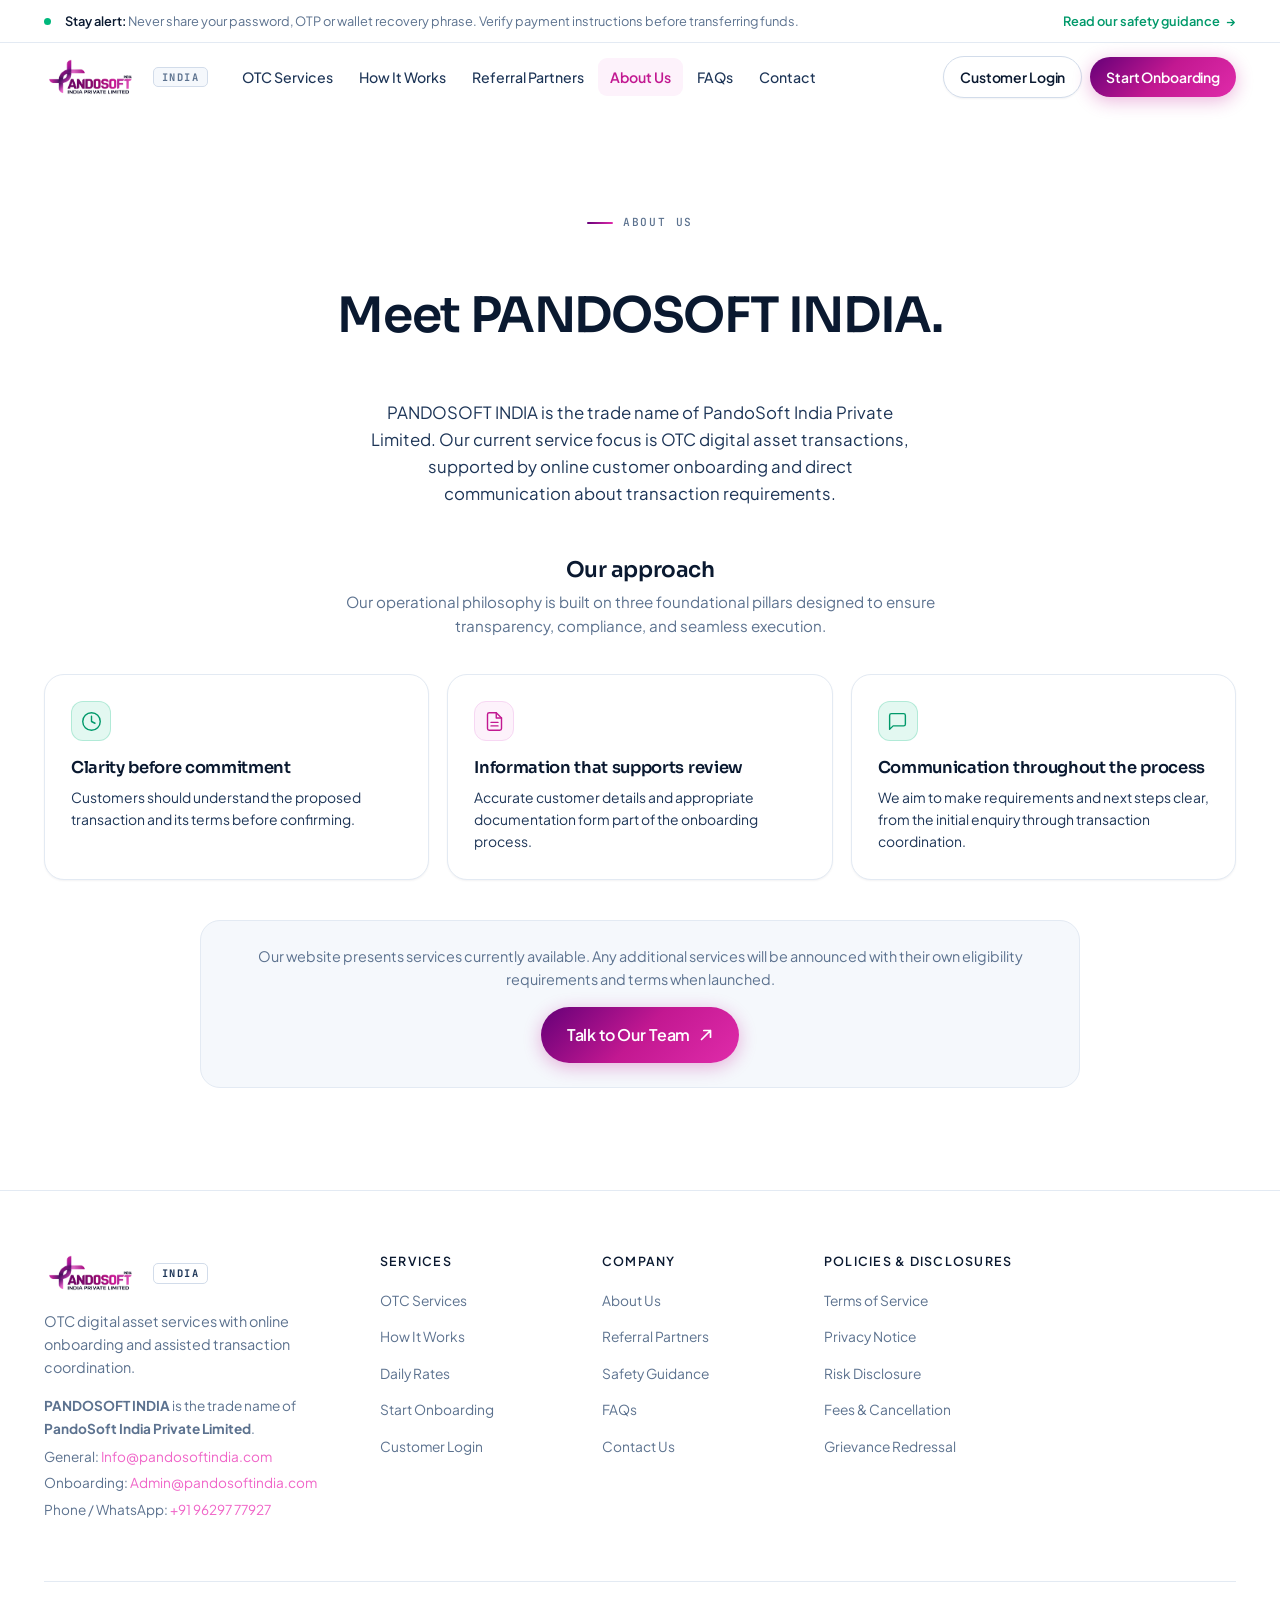
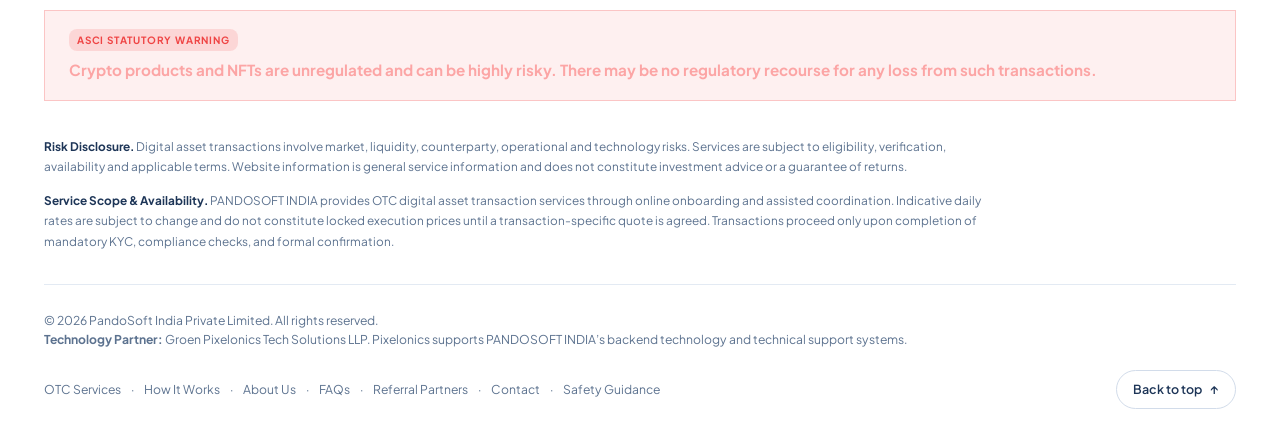
==== about-us.html @ 2924d198 "feat: add new informational pages and update existing layout and script files" ====
<!DOCTYPE html>
<html lang="en">
<head>
<meta charset="utf-8" />
<meta name="viewport" content="width=device-width, initial-scale=1" />
<title>About Us · PandoSoft India</title>
<meta name="description" content="Learn about PANDOSOFT INDIA — PandoSoft India Private Limited. Professional OTC digital asset desk with structured compliance and corporate governance." />
<meta name="theme-color" content="#071B3A" />
<link rel="preconnect" href="https://fonts.googleapis.com" />
<link rel="preconnect" href="https://fonts.gstatic.com" crossorigin />
<link href="https://fonts.googleapis.com/css2?family=Sora:wght@400;500;600;700&family=Plus+Jakarta+Sans:wght@400;500;600;700&family=JetBrains+Mono:wght@400;500;600&display=swap" rel="stylesheet" />
<link rel="stylesheet" href="styles.css" />
<link rel="icon" type="image/png" href="logo.png" />
<link rel="apple-touch-icon" href="logo.png" />
</head>
<body>

<div class="progress" id="progress" aria-hidden="true"></div>

<a class="skiplink" href="#main">Skip to content</a>

<!-- ══════════ NOTICE ══════════ -->
<div class="notice">
  <div class="wrap notice__in">
    <span class="notice__dot" aria-hidden="true"></span>
    <p class="notice__text">
      <strong>Stay alert:</strong> Never share your password, OTP or wallet recovery phrase. Verify payment instructions before transferring funds.
    </p>
    <a class="notice__link" href="index.html#security">Read our safety guidance <span aria-hidden="true">→</span></a>
  </div>
</div>

<!-- ══════════ HEADER ══════════ -->
<header class="header" id="header">
  <div class="wrap header__in">
    <a class="brand" href="index.html#top" aria-label="PandoSoft India — home">
      <img class="brand__logo-img" src="logo.png" alt="PandoSoft India" />
      <span class="brand__tag">INDIA</span>
    </a>

    <nav class="nav" aria-label="Main">
      <a class="nav__link" href="index.html#otc-services">OTC Services</a>
      <a class="nav__link" href="how-it-works.html">How It Works</a>
      <a class="nav__link" href="referral-partners.html">Referral Partners</a>
      <a class="nav__link is-active" href="about.html">About Us</a>
      <a class="nav__link" href="how-it-works.html#faq">FAQs</a>
      <a class="nav__link" href="contact.html">Contact</a>
    </nav>

    <div class="header__cta">
      <a class="btn btn--ghost btn--sm" href="https://portal.pandosoftindia.com/login">Customer Login</a>
      <a class="btn btn--primary btn--sm" href="https://portal.pandosoftindia.com/onboard" data-magnetic>Start Onboarding</a>
    </div>

    <button class="burger" id="burger" type="button" aria-expanded="false" aria-controls="drawer" aria-label="Open menu">
      <span></span><span></span><span></span>
    </button>
  </div>

  <!-- mobile drawer -->
  <div class="drawer" id="drawer" hidden>
    <div class="wrap">
      <a class="drawer__link" href="index.html#otc-services">OTC Services</a>
      <a class="drawer__link" href="how-it-works.html">How It Works</a>
      <a class="drawer__link" href="referral-partners.html">Referral Partners</a>
      <a class="drawer__link" href="about.html">About Us</a>
      <a class="drawer__link" href="how-it-works.html#faq">FAQs</a>
      <a class="drawer__link" href="contact.html">Contact</a>
      <div class="drawer__cta">
        <a class="btn btn--primary btn--block" href="https://portal.pandosoftindia.com/onboard">Start Onboarding</a>
        <a class="btn btn--ghost btn--block" href="https://portal.pandosoftindia.com/login">Customer Login</a>
      </div>
    </div>
  </div>
</header>

<main id="main">
<!-- ══════════ ABOUT US ══════════ -->
<section class="section" id="about">
  <div class="wrap">
    <div class="sechead sechead--center">
      <p class="eyebrow"><span></span> About Us</p>
      <h2>Meet PANDOSOFT INDIA.</h2>
      <p class="sechead__lede">
        PANDOSOFT INDIA is the trade name of PandoSoft India Private Limited. Our current service focus is OTC digital asset transactions, supported by online customer onboarding and direct communication about transaction requirements.
      </p>
    </div>

    <!-- Our Approach -->
    <div style="margin-top:20px; text-align:center;">
      <h3 style="font-size:1.35rem; color:var(--ink); margin-bottom:8px;">Our approach</h3>
      <p style="font-size:0.95rem; color:var(--muted); max-width:680px; margin:0 auto 36px auto;">
        Our operational philosophy is built on three foundational pillars designed to ensure transparency, compliance, and seamless execution.
      </p>
    </div>

    <div class="secgrid">
      <div class="seccard">
        <span class="seccard__ico" aria-hidden="true">
          <svg viewBox="0 0 24 24" fill="none" stroke="currentColor" stroke-width="1.6" stroke-linecap="round" stroke-linejoin="round"><circle cx="12" cy="12" r="10"/><path d="M12 6v6l4 2"/></svg>
        </span>
        <h3>Clarity before commitment</h3>
        <p>Customers should understand the proposed transaction and its terms before confirming.</p>
      </div>

      <div class="seccard">
        <span class="seccard__ico" aria-hidden="true">
          <svg viewBox="0 0 24 24" fill="none" stroke="currentColor" stroke-width="1.6" stroke-linecap="round" stroke-linejoin="round"><path d="M14 2H6a2 2 0 0 0-2 2v16a2 2 0 0 0 2 2h12a2 2 0 0 0 2-2V8z"/><polyline points="14 2 14 8 20 8"/><line x1="16" y1="13" x2="8" y2="13"/><line x1="16" y1="17" x2="8" y2="17"/></svg>
        </span>
        <h3>Information that supports review</h3>
        <p>Accurate customer details and appropriate documentation form part of the onboarding process.</p>
      </div>

      <div class="seccard">
        <span class="seccard__ico" aria-hidden="true">
          <svg viewBox="0 0 24 24" fill="none" stroke="currentColor" stroke-width="1.6" stroke-linecap="round" stroke-linejoin="round"><path d="M21 15a2 2 0 0 1-2 2H7l-4 4V5a2 2 0 0 1 2-2h14a2 2 0 0 1 2 2z"/></svg>
        </span>
        <h3>Communication throughout the process</h3>
        <p>We aim to make requirements and next steps clear, from the initial enquiry through transaction coordination.</p>
      </div>
    </div>

    <div style="background:var(--bg); border:1px solid var(--line); border-radius:var(--r-lg); padding:24px 32px; max-width:880px; margin:40px auto 0 auto; text-align:center;">
      <p style="font-size:0.9rem; color:var(--muted); line-height:1.6; margin:0 0 16px 0;">
        Our website presents services currently available. Any additional services will be announced with their own eligibility requirements and terms when launched.
      </p>
      <div>
        <a class="btn btn--primary btn--lg" href="#contact" data-magnetic>
          Talk to Our Team
          <svg viewBox="0 0 14 14" aria-hidden="true"><path d="M2.5 11.5 11.5 2.5M11.5 2.5H4.8M11.5 2.5v6.7" fill="none" stroke="currentColor" stroke-width="1.7" stroke-linecap="round" stroke-linejoin="round"/></svg>
        </a>
      </div>
    </div>
  </div>
</section>
</main>

<!-- ══════════ FOOTER ══════════ -->
<footer class="footer">
  <div class="wrap">
    <div class="footer__top">
      <div class="footer__brand">
        <a class="brand brand--light" href="index.html#top" aria-label="PandoSoft India — home">
          <img class="brand__logo-img" src="logo.png" alt="PandoSoft India" />
          <span class="brand__tag">INDIA</span>
        </a>
        <p style="margin: 12px 0 16px 0; line-height: 1.6; color: var(--d-muted); font-size: 0.9rem;">
          OTC digital asset services with online onboarding and assisted transaction coordination.
        </p>
        <div style="font-size: 0.85rem; color: var(--d-muted); line-height: 1.6; margin-bottom: 16px;">
          <p style="margin: 0 0 6px 0;"><strong>PANDOSOFT INDIA</strong> is the trade name of <strong>PandoSoft India Private Limited</strong>.</p>
          <p style="margin: 0 0 4px 0;">General: <a href="mailto:Info@pandosoftindia.com" style="color: #F065C8;">Info@pandosoftindia.com</a></p>
          <p style="margin: 0 0 4px 0;">Onboarding: <a href="mailto:Admin@pandosoftindia.com" style="color: #F065C8;">Admin@pandosoftindia.com</a></p>
          <p style="margin: 0;">Phone / WhatsApp: <a href="tel:+919629777927" style="color: #F065C8;">+91 96297 77927</a></p>
        </div>
      </div>

      <nav class="footer__col" aria-label="OTC Services">
        <h3>Services</h3>
        <ul>
          <li><a href="index.html#otc-services">OTC Services</a></li>
          <li><a href="how-it-works.html">How It Works</a></li>
          <li><a href="index.html#otc-services">Daily Rates</a></li>
          <li><a href="https://portal.pandosoftindia.com/onboard">Start Onboarding</a></li>
          <li><a href="https://portal.pandosoftindia.com/login">Customer Login</a></li>
        </ul>
      </nav>
      <nav class="footer__col" aria-label="Company">
        <h3>Company</h3>
        <ul>
          <li><a href="about.html">About Us</a></li>
          <li><a href="referral-partners.html">Referral Partners</a></li>
          <li><a href="index.html#security">Safety Guidance</a></li>
          <li><a href="how-it-works.html#faq">FAQs</a></li>
          <li><a href="contact.html">Contact Us</a></li>
        </ul>
      </nav>
      <nav class="footer__col" aria-label="Legal & Policies">
        <h3>Policies &amp; Disclosures</h3>
        <ul>
          <li><a href="how-it-works.html#faq">Terms of Service</a></li>
          <li><a href="how-it-works.html#faq">Privacy Notice</a></li>
          <li><a href="how-it-works.html#faq">Risk Disclosure</a></li>
          <li><a href="how-it-works.html#faq">Fees &amp; Cancellation</a></li>
          <li><a href="how-it-works.html#faq">Grievance Redressal</a></li>
        </ul>
      </nav>
    </div>

    <!-- Statutory ASCI VDA Warning -->
    <div class="footer__statutory-warning">
      <div class="warning-badge">ASCI Statutory Warning</div>
      <p class="warning-text">
        <strong>Crypto products and NFTs are unregulated and can be highly risky. There may be no regulatory recourse for any loss from such transactions.</strong>
      </p>
    </div>

    <!-- Additional Risk Wording & Regulatory Note -->
    <div class="footer__legal" style="padding-top: 16px;">
      <p>
        <b>Risk Disclosure.</b> Digital asset transactions involve market, liquidity, counterparty, operational and technology risks. Services are subject to eligibility, verification, availability and applicable terms. Website information is general service information and does not constitute investment advice or a guarantee of returns.
      </p>
      <p>
        <b>Service Scope &amp; Availability.</b> PANDOSOFT INDIA provides OTC digital asset transaction services through online onboarding and assisted coordination. Indicative daily rates are subject to change and do not constitute locked execution prices until a transaction-specific quote is agreed. Transactions proceed only upon completion of mandatory KYC, compliance checks, and formal confirmation.
      </p>
    </div>

    <div class="footer__bottom">
      <span>© 2026 PandoSoft India Private Limited. All rights reserved.<br />
      <strong>Technology Partner:</strong> Groen Pixelonics Tech Solutions LLP. Pixelonics supports PANDOSOFT INDIA’s backend technology and technical support systems.</span>
      <div class="footer__bottom-links">
        <a href="index.html#otc-services">OTC Services</a><span aria-hidden="true">·</span>
        <a href="how-it-works.html">How It Works</a><span aria-hidden="true">·</span>
        <a href="about.html">About Us</a><span aria-hidden="true">·</span>
        <a href="how-it-works.html#faq">FAQs</a><span aria-hidden="true">·</span>
        <a href="referral-partners.html">Referral Partners</a><span aria-hidden="true">·</span>
        <a href="contact.html">Contact</a><span aria-hidden="true">·</span>
        <a href="index.html#security">Safety Guidance</a>
      </div>
      <button class="totop" id="toTop" type="button">Back to top <span aria-hidden="true">↑</span></button>
    </div>
  </div>
</footer>

<!-- mobile sticky cta -->
<div class="mobilebar" id="mobileBar">
  <div class="mobilebar__in">
    <span><b>OTC Digital Asset Desk</b><small>Assisted execution &amp; portal onboarding</small></span>
    <a class="btn btn--primary" href="https://portal.pandosoftindia.com/onboard">Start Onboarding</a>
  </div>
</div>

<div class="toasts" id="toasts" aria-live="polite" aria-atomic="false"></div>

<script src="script.js"></script>
</body>
</html>
---- styles.css ----
/* ==========================================================================
   PandoSoft India — stylesheet
   1. Tokens        2. Base          3. Primitives    4. Header/notice
   5. Hero          6. Trust         7. Markets       8. Demo terminal
   9. Products     10. Fees         11. Steps        12. Security
  13. Reviews      14. Compare      15. Tools        16. FAQ
  17. CTA          18. Footer       19. Overlays     20. Motion / responsive
   ========================================================================== */

/* ── 1. TOKENS ───────────────────────────────────────────────────────────── */
:root {
  /* brand logo palette & gradient tokens */
  --deep-purple:  #650078;
  --magenta:      #C21891;
  --bright-pink:  #E02BAA;

  /* signature gradient */
  --brand-grad:       linear-gradient(135deg, #650078 0%, #C21891 50%, #E02BAA 100%);
  --brand-grad-h:     linear-gradient(90deg, #650078 0%, #C21891 50%, #E02BAA 100%);
  --brand-grad-hover: linear-gradient(135deg, #7A0291 0%, #D81C9F 50%, #F435BD 100%);

  /* brand primary mappings */
  --blue:       #C21891;
  --blue-700:   #650078;
  --blue-900:   #1C0224;
  --blue-ink:   #110117;
  --blue-50:    #FDF2FB;
  --blue-100:   #F7D7F3;
  --green:      #00B87C;
  --green-700:  #00996A;
  --green-50:   #E3F8F1;
  --warn:       #C21891;
  --down:       #C21891;
  --down-50:    #FDF2FB;

  /* neutrals */
  --ink:        #0A1930;
  --ink-2:      #1D3557;
  --muted:      #5C728F;
  --muted-2:    #8497B0;
  --line:       #E3EAF3;
  --line-2:     #D2DCEA;
  --bg:         #F5F8FC;
  --bg-2:       #EEF3FA;
  --white:      #FFFFFF;

  /* dark-section */
  --d-line:     rgba(255,255,255,.10);
  --d-line-2:   rgba(255,255,255,.16);
  --d-text:     #B7C8E0;
  --d-text-2:   #8AA0C0;

  /* shape */
  --r-xs: 8px;
  --r-sm: 10px;
  --r:    14px;
  --r-lg: 20px;
  --r-xl: 28px;

  /* shadow */
  --sh-1: 0 1px 2px rgba(10,25,48,.05);
  --sh-2: 0 2px 4px rgba(10,25,48,.04), 0 8px 20px rgba(10,25,48,.06);
  --sh-3: 0 4px 10px rgba(10,25,48,.05), 0 18px 44px rgba(10,25,48,.10);
  --sh-4: 0 24px 70px rgba(4,18,42,.22);
  --sh-blue: 0 8px 26px rgba(194, 24, 145, .32);
  --sh-green: 0 8px 24px rgba(0,184,124,.26);

  /* motion */
  --ease:  cubic-bezier(.22,1,.36,1);
  --ease-out: cubic-bezier(.16,1,.3,1);
  --spring: cubic-bezier(.34,1.4,.64,1);

  /* type */
  --sans: 'Plus Jakarta Sans', system-ui, -apple-system, 'Segoe UI', sans-serif;
  --display: 'Sora', var(--sans);
  --mono: 'JetBrains Mono', ui-monospace, 'SF Mono', Consolas, monospace;
}

/* ── 2. BASE ─────────────────────────────────────────────────────────────── */
*, *::before, *::after { box-sizing: border-box; }
[hidden] { display: none !important; }

html {
  -webkit-text-size-adjust: 100%;
  scroll-behavior: smooth;
  scroll-padding-top: 96px;
}

body {
  margin: 0;
  font-family: var(--sans);
  font-size: 16px;
  line-height: 1.6;
  color: var(--ink);
  background: var(--white);
  overflow-x: hidden;
  -webkit-font-smoothing: antialiased;
  -moz-osx-font-smoothing: grayscale;
  -webkit-tap-highlight-color: transparent;
}

h1, h2, h3, h4 {
  font-family: var(--display);
  font-weight: 600;
  letter-spacing: -.028em;
  line-height: 1.06;
  margin: 0;
  text-wrap: balance;
}

h1 { font-size: clamp(2.5rem, 5.6vw, 4.35rem); font-weight: 700; }
h2 { font-size: clamp(1.95rem, 3.9vw, 3.05rem); }
h3 { font-size: clamp(1.05rem, 1.4vw, 1.22rem); letter-spacing: -.02em; }

h2 em, h1 em {
  font-style: normal;
  background: linear-gradient(135deg, #650078 0%, #C21891 50%, #E02BAA 100%);
  -webkit-background-clip: text;
  -webkit-text-fill-color: transparent;
}

p { margin: 0; }
ul, ol, dl, dd, dt, figure, blockquote { margin: 0; padding: 0; }
ul, ol { list-style: none; }
li { list-style: none; }

a { color: inherit; text-decoration: none; }
img, svg, canvas { display: block; max-width: 100%; }
button, input, select { font: inherit; color: inherit; }
button { background: none; border: 0; padding: 0; cursor: pointer; touch-action: manipulation; }
input, select { border-radius: 0; }

:focus-visible {
  outline: 2px solid var(--blue);
  outline-offset: 3px;
  border-radius: 4px;
}

::selection { background: var(--blue); color: #fff; }

::-webkit-scrollbar { width: 11px; height: 11px; }
::-webkit-scrollbar-track { background: var(--bg-2); }
::-webkit-scrollbar-thumb { background: var(--line-2); border-radius: 99px; border: 3px solid var(--bg-2); }
::-webkit-scrollbar-thumb:hover { background: var(--muted-2); }

.sr-only {
  position: absolute; width: 1px; height: 1px; overflow: hidden;
  clip: rect(0 0 0 0); clip-path: inset(50%); white-space: nowrap;
}

.skiplink {
  position: fixed; top: -100px; left: 16px; z-index: 200;
  background: var(--ink); color: #fff; padding: 12px 18px;
  border-radius: var(--r-sm); font-weight: 600; font-size: .9rem;
  transition: top .25s var(--ease);
}
.skiplink:focus { top: 16px; }

.wrap {
  width: 100%;
  max-width: 1240px;
  margin-inline: auto;
  padding-inline: 24px;
}

.section { padding: clamp(72px, 8vw, 116px) 0; position: relative; }
.section--tint { background: var(--bg); }
.section--dark { background: var(--blue-900); color: var(--d-text); }
.section--dark h2, .section--dark h3 { color: #fff; }

/* scroll progress */
.progress {
  position: fixed; inset: 0 auto auto 0; z-index: 90;
  height: 2px; width: 0;
  background: linear-gradient(90deg, var(--blue), var(--green));
  transition: width .1s linear;
}

/* ── 3. PRIMITIVES ───────────────────────────────────────────────────────── */
.eyebrow {
  display: inline-flex; align-items: center; gap: 10px;
  font-family: var(--mono); font-size: .7rem; font-weight: 500;
  letter-spacing: .16em; text-transform: uppercase;
  color: var(--muted); margin-bottom: 18px;
}
.eyebrow span { width: 26px; height: 2px; background: linear-gradient(90deg, #650078, #E02BAA); display: block; border-radius: 2px; }
.eyebrow--light { color: var(--d-text-2); }
.eyebrow--light span { background: var(--green); }

.sechead { display: flex; justify-content: space-between; align-items: flex-end; gap: 40px; flex-wrap: wrap; margin-bottom: clamp(36px, 4vw, 56px); }
.sechead__copy { max-width: 620px; }
.sechead__lede { margin-top: 18px; font-size: 1.05rem; color: var(--ink-2); max-width: 540px; }
.sechead--light .sechead__lede { color: var(--d-text); }
.sechead--center { flex-direction: column; align-items: center; text-align: center; }
.sechead--center .sechead__lede { margin-inline: auto; }
.sechead__aside { flex: 0 0 auto; }

/* buttons */
.btn {
  position: relative;
  display: inline-flex; align-items: center; justify-content: center; gap: 9px;
  padding: 12px 20px;
  border-radius: 99px;
  font-family: var(--sans);
  font-size: .925rem; font-weight: 600; letter-spacing: -.01em;
  white-space: nowrap; cursor: pointer;
  overflow: hidden;
  isolation: isolate;
  transition: transform .18s var(--ease), box-shadow .28s var(--ease),
              background-color .22s var(--ease), border-color .22s var(--ease), color .22s var(--ease);
  touch-action: manipulation;
}
.btn svg { width: 14px; height: 14px; transition: transform .28s var(--ease); }
.btn--sm { padding: 9px 16px; font-size: .875rem; }
.btn--lg { padding: 15px 26px; font-size: 1rem; }
.btn--block { display: flex; width: 100%; }

.btn--primary {
  background: linear-gradient(135deg, #650078 0%, #C21891 50%, #E02BAA 100%);
  color: #fff;
  border-color: transparent;
  box-shadow: 0 4px 18px rgba(194, 24, 145, .32);
}
.btn--primary:hover {
  background: linear-gradient(135deg, #7A0291 0%, #D81C9F 50%, #F435BD 100%);
  transform: translateY(-2px);
  box-shadow: 0 12px 30px rgba(194, 24, 145, .42);
}
.btn--primary:hover svg { transform: translate(2px,-2px); }
.btn--primary:active { transform: translateY(0) scale(.98); box-shadow: 0 4px 12px rgba(194, 24, 145, .3); }

.btn--ghost {
  background: var(--white); color: var(--ink);
  border: 1px solid var(--line-2);
  box-shadow: var(--sh-1);
}
.btn--ghost:hover { border-color: var(--ink); background: var(--ink); color: #fff; transform: translateY(-2px); }
.btn--ghost:active { transform: translateY(0) scale(.98); }

.section--dark .btn--ghost, .cta .btn--ghost {
  background: rgba(255,255,255,.06); color: #fff; border-color: var(--d-line-2); box-shadow: none;
}
.section--dark .btn--ghost:hover, .cta .btn--ghost:hover { background: #fff; color: var(--ink); border-color: #fff; }

.btn[disabled] { opacity: .55; pointer-events: none; }
.btn--done { background: var(--green) !important; box-shadow: var(--sh-green) !important; }

/* ripple */
.ripple {
  position: absolute; border-radius: 50%; transform: scale(0); pointer-events: none;
  background: currentColor; opacity: .28; z-index: -1;
  animation: ripple .6s var(--ease-out) forwards;
}
@keyframes ripple { to { transform: scale(2.6); opacity: 0; } }

.link {
  display: inline-flex; align-items: center; gap: 7px;
  font-size: .92rem; font-weight: 600; color: var(--blue);
  padding-bottom: 2px;
  background-image: linear-gradient(currentColor, currentColor);
  background-size: 0% 1.5px; background-repeat: no-repeat; background-position: 0 100%;
  transition: background-size .35s var(--ease), gap .3s var(--ease);
}
.link:hover { background-size: 100% 1.5px; gap: 11px; }
.link--light { color: var(--green); }

.dot { width: 7px; height: 7px; border-radius: 50%; display: inline-block; flex: 0 0 auto; }
.dot--green { background: var(--green); box-shadow: 0 0 0 4px rgba(0,184,124,.18); }
.dot--blue { background: var(--blue); box-shadow: 0 0 0 4px rgba(194,24,145,.16); }

.chg {
  display: inline-flex; align-items: center; gap: 3px;
  font-family: var(--mono); font-size: .76rem; font-weight: 600;
  padding: 3px 8px; border-radius: 6px; white-space: nowrap;
  transition: background-color .3s var(--ease), color .3s var(--ease);
}
.chg.up { background: var(--green-50); color: var(--green-700); }
.chg.down { background: var(--down-50); color: var(--down); }
.up { color: var(--green-700); }
.down { color: var(--down); }
.ok { color: var(--green-700); }
.is-zero { color: var(--muted-2) !important; }

.asset { display: flex; align-items: center; gap: 11px; }
.asset b { display: block; font-family: var(--display); font-size: .95rem; font-weight: 600; letter-spacing: -.01em; }
.asset small { display: block; font-size: .76rem; color: var(--muted); }

.asset__ico {
  width: 38px; height: 38px; flex: 0 0 38px; border-radius: 50%;
  display: flex; align-items: center; justify-content: center;
  overflow: hidden;
  box-shadow: 0 2px 6px rgba(0,0,0,.12);
  background: transparent;
}
.asset__ico svg {
  width: 100%; height: 100%; display: block; border-radius: 50%;
}
.asset__ico--xs { width: 26px; height: 26px; flex-basis: 26px; border-radius: 50%; }
.asset__ico--xs svg { width: 100%; height: 100%; display: block; border-radius: 50%; }
/* coin badges stay inside the blue / green / white palette */
.asset__ico[data-v="btc"]  { background: linear-gradient(140deg,#00B87C,#00996A); }
.asset__ico[data-v="eth"]  { background: linear-gradient(140deg,#1355F5,#0E42C4); }
.asset__ico[data-v="sol"]  { background: linear-gradient(140deg,#00B87C,#1355F5); }
.asset__ico[data-v="bnb"]  { background: linear-gradient(140deg,#00B87C,#00996A); }
.asset__ico[data-v="xrp"]  { background: linear-gradient(140deg,#1355F5,#0E42C4); }
.asset__ico[data-v="ada"]  { background: linear-gradient(140deg,#0E42C4,#1355F5); }
.asset__ico[data-v="doge"] { background: linear-gradient(140deg,#00B87C,#1355F5); }
.asset__ico[data-v="link"] { background: linear-gradient(140deg,#1355F5,#0E42C4); }
.asset__ico[data-v="avax"] { background: linear-gradient(140deg,#00B87C,#00996A); }
.asset__ico[data-v="dot"]  { background: linear-gradient(140deg,#1355F5,#00B87C); }
.asset__ico[data-v="sui"]  { background: linear-gradient(140deg,#1355F5,#0E42C4); }
.asset__ico[data-v="hbar"] { background: linear-gradient(140deg,#00B87C,#00996A); }
.asset__ico[data-v="apt"]  { background: linear-gradient(140deg,#0E42C4,#1355F5); }
.asset__ico[data-v="pol"]  { background: linear-gradient(140deg,#1355F5,#00B87C); }
.asset__ico[data-v="uni"]  { background: linear-gradient(140deg,#00B87C,#1355F5); }

/* segmented control */
.seg {
  position: relative; display: inline-flex; align-items: center; gap: 2px;
  padding: 4px; border-radius: 99px;
  background: var(--white); border: 1px solid var(--line);
  box-shadow: var(--sh-1);
}
.seg button {
  position: relative; z-index: 1;
  padding: 8px 15px; border-radius: 99px;
  font-size: .84rem; font-weight: 600; color: var(--muted);
  transition: color .25s var(--ease);
  white-space: nowrap;
}
.seg button:hover { color: var(--ink); }
.seg button.is-active { color: #fff; }
.seg__thumb {
  position: absolute; top: 4px; left: 0; height: calc(100% - 8px);
  border-radius: 99px; background: var(--ink);
  transform: translateX(var(--x, 0)); width: var(--w, 0);
  transition: transform .38s var(--spring), width .38s var(--spring);
  pointer-events: none;
}
.seg--sm button { padding: 6px 12px; font-size: .78rem; }
.seg--full { display: flex; width: 100%; }
.seg--full button { flex: 1; }
.seg--center { margin: 0 auto clamp(32px,4vw,44px); }
.seg--tabs { background: var(--white); }

.section--dark .seg { background: rgba(255,255,255,.05); border-color: var(--d-line); }
.section--dark .seg button { color: var(--d-text-2); }
.section--dark .seg button:hover { color: #fff; }
.section--dark .seg__thumb { background: var(--blue); }

/* pill */
.pill {
  display: inline-flex; align-items: center; gap: 10px;
  padding: 6px 15px 6px 6px; margin-bottom: 26px;
  border-radius: 99px; background: var(--white);
  border: 1px solid var(--line); box-shadow: var(--sh-1);
  font-size: .82rem; font-weight: 500; color: var(--ink-2);
}
.pill__badge {
  background: var(--green); color: #fff;
  font-size: .68rem; font-weight: 700; letter-spacing: .07em; text-transform: uppercase;
  padding: 4px 9px; border-radius: 99px;
}

/* ── 4. NOTICE + HEADER ──────────────────────────────────────────────────── */
.notice {
  background: var(--blue-ink); color: var(--d-text);
  font-size: .8rem; position: relative; z-index: 60;
}
.notice__in { display: flex; align-items: center; gap: 14px; min-height: 42px; padding-block: 8px; }
.notice__dot {
  width: 7px; height: 7px; border-radius: 50%; background: var(--green); flex: 0 0 auto;
  box-shadow: 0 0 0 0 rgba(0,184,124,.6); animation: ping 2.6s var(--ease) infinite;
}
@keyframes ping {
  0% { box-shadow: 0 0 0 0 rgba(0,184,124,.55); }
  70% { box-shadow: 0 0 0 9px rgba(0,184,124,0); }
  100% { box-shadow: 0 0 0 0 rgba(0,184,124,0); }
}
.notice__text { flex: 1; min-width: 0; }
.notice__text strong { color: #fff; font-weight: 600; }
.notice__link { color: var(--green); font-weight: 600; white-space: nowrap; display: inline-flex; align-items: center; gap: 6px; transition: gap .3s var(--ease); }
.notice__link:hover { gap: 10px; }

.header {
  position: sticky; top: 0; z-index: 70;
  background: rgba(255,255,255,.86);
  backdrop-filter: saturate(180%) blur(16px);
  -webkit-backdrop-filter: saturate(180%) blur(16px);
  border-bottom: 1px solid transparent;
  transition: border-color .3s var(--ease), background-color .3s var(--ease), box-shadow .3s var(--ease);
}
.header.is-stuck { border-bottom-color: var(--line); background: rgba(255,255,255,.95); box-shadow: 0 4px 20px rgba(10,25,48,.05); }
.header__in { display: flex; align-items: center; gap: 22px; height: 68px; }

/* brand */
.brand { display: inline-flex; align-items: center; gap: 10px; flex: 0 0 auto; }
.brand__logo-img {
  height: 36px;
  width: auto;
  max-width: 140px;
  object-fit: contain;
  display: block;
  border-radius: 6px;
  transition: transform .3s var(--spring);
}
.brand:hover .brand__logo-img { transform: scale(1.04); }
.brand__mark {
  width: 34px; height: 34px; border-radius: 10px;
  display: grid; place-items: center;
  background: linear-gradient(140deg, var(--blue) 10%, var(--green) 130%);
  color: #fff; box-shadow: 0 4px 12px rgba(194,24,145,.24);
  transition: transform .3s var(--spring);
}
.brand:hover .brand__mark { transform: rotate(-6deg) scale(1.06); }
.brand__mark svg { width: 22px; height: 22px; }
.brand__tag {
  display: inline-block;
  font-family: var(--mono);
  font-size: .65rem;
  font-weight: 700;
  letter-spacing: .14em;
  color: var(--muted);
  background: var(--bg);
  border: 1px solid var(--line-2);
  padding: 3px 8px;
  border-radius: 5px;
  text-transform: uppercase;
  line-height: 1.2;
  margin-left: 2px;
}
.brand--light .brand__tag {
  color: var(--d-text);
  background: rgba(255, 255, 255, 0.08);
  border-color: var(--d-line-2);
}

.brand__type {
  display: flex; align-items: baseline; gap: 5px;
  font-family: var(--display); font-weight: 600; font-size: 1.06rem; letter-spacing: -.03em;
}
.brand__type span {
  background: linear-gradient(135deg, #650078 0%, #C21891 50%, #E02BAA 100%);
  -webkit-background-clip: text;
  -webkit-text-fill-color: transparent;
}
.brand__type small {
  font-family: var(--mono); font-size: .55rem; font-weight: 500;
  letter-spacing: .16em; color: var(--muted);
  border: 1px solid var(--line-2); padding: 2px 5px; border-radius: 4px;
  transform: translateY(-2px);
}
.brand--light .brand__type { color: #fff; }
.brand--light .brand__type span { color: var(--green); }
.brand--light .brand__type small { color: var(--d-text-2); border-color: var(--d-line-2); }

/* nav */
.nav { display: flex; align-items: center; gap: 2px; flex: 1; }
.nav__item { position: relative; }
.nav__link {
  display: inline-flex; align-items: center; gap: 5px;
  padding: 8px 12px; border-radius: 9px;
  font-size: .885rem; font-weight: 500; color: var(--ink-2);
  transition: background-color .2s var(--ease), color .2s var(--ease);
}
.nav__link:hover { background: var(--bg-2); color: var(--ink); }
.nav__link.is-active {
  color: var(--magenta);
  font-weight: 600;
  background: var(--blue-50);
}
.nav__link .chev { width: 9px; height: 6px; transition: transform .3s var(--ease); }
.nav__item.is-open .nav__link { background: var(--bg-2); color: var(--ink); }
.nav__item.is-open .chev { transform: rotate(180deg); }

.menu {
  position: absolute; top: calc(100% + 10px); left: -8px;
  width: 320px; padding: 8px;
  background: var(--white); border: 1px solid var(--line);
  border-radius: var(--r-lg); box-shadow: var(--sh-3);
  opacity: 0; visibility: hidden; transform: translateY(-8px) scale(.98);
  transform-origin: top left;
  transition: opacity .22s var(--ease), transform .28s var(--ease), visibility .22s;
}
.nav__item.is-open .menu { opacity: 1; visibility: visible; transform: none; }
.menu__row {
  display: flex; align-items: center; gap: 12px;
  padding: 10px 12px; border-radius: var(--r-sm);
  transition: background-color .2s var(--ease), transform .2s var(--ease);
}
.menu__row:hover { background: var(--bg); transform: translateX(3px); }
.menu__row b { display: block; font-size: .89rem; font-weight: 600; }
.menu__row small { display: block; font-size: .78rem; color: var(--muted); }
.menu__ico {
  width: 34px; height: 34px; flex: 0 0 34px; border-radius: 10px;
  display: grid; place-items: center; font-size: .9rem; font-weight: 700;
}
.ico-blue { background: var(--blue-50); color: var(--blue); }
.ico-green { background: var(--green-50); color: var(--green-700); }

.header__cta { display: flex; align-items: center; gap: 8px; flex: 0 0 auto; }

.burger { display: none; width: 40px; height: 40px; border-radius: 10px; position: relative; }
.burger span {
  position: absolute; left: 11px; width: 18px; height: 1.8px; border-radius: 2px;
  background: var(--ink); transition: transform .3s var(--ease), opacity .2s var(--ease), top .3s var(--ease);
}
.burger span:nth-child(1) { top: 14px; }
.burger span:nth-child(2) { top: 19px; }
.burger span:nth-child(3) { top: 24px; }
.burger.is-open span:nth-child(1) { top: 19px; transform: rotate(45deg); }
.burger.is-open span:nth-child(2) { opacity: 0; }
.burger.is-open span:nth-child(3) { top: 19px; transform: rotate(-45deg); }

.drawer { border-top: 1px solid var(--line); background: var(--white); }
.drawer__link {
  display: block; padding: 15px 0; font-size: 1rem; font-weight: 600;
  border-bottom: 1px solid var(--line);
  transition: padding-left .25s var(--ease), color .2s var(--ease);
}
.drawer__link:active { padding-left: 8px; color: var(--blue); }
.drawer__cta { display: grid; gap: 10px; padding: 20px 0 26px; }

/* ── 5. HERO ─────────────────────────────────────────────────────────────── */
.hero {
  position: relative; overflow: hidden;
  padding: clamp(52px, 6vw, 84px) 0 clamp(56px, 6vw, 88px);
  background:
    radial-gradient(900px 460px at 88% -10%, rgba(194,24,145,.10), transparent 62%),
    radial-gradient(700px 420px at 4% 22%, rgba(0,184,124,.09), transparent 62%),
    linear-gradient(180deg, #fff 0%, var(--bg) 100%);
}
.hero__glow {
  position: absolute; width: 620px; height: 620px; border-radius: 50%;
  top: -260px; right: -140px; pointer-events: none;
  background: radial-gradient(circle, rgba(194,24,145,.16), transparent 66%);
  filter: blur(10px);
}
.hero__grid-lines {
  position: absolute; inset: 0; pointer-events: none;
  background-image:
    linear-gradient(rgba(10,25,48,.045) 1px, transparent 1px),
    linear-gradient(90deg, rgba(10,25,48,.045) 1px, transparent 1px);
  background-size: 68px 68px;
  -webkit-mask-image: radial-gradient(ellipse 78% 62% at 50% 24%, #000 10%, transparent 72%);
  mask-image: radial-gradient(ellipse 78% 62% at 50% 24%, #000 10%, transparent 72%);
}
.hero__in {
  position: relative;
  display: grid; grid-template-columns: 1.02fr .98fr;
  gap: clamp(36px, 5vw, 72px); align-items: center;
}

h1 .mark {
  position: relative;
  background: linear-gradient(135deg, #650078 0%, #C21891 48%, #E02BAA 100%);
  -webkit-background-clip: text;
  -webkit-text-fill-color: transparent;
  white-space: nowrap;
}
h1 .mark::after {
  content: ''; position: absolute; left: 0; right: 0; bottom: .04em;
  height: .22em; border-radius: 3px;
  background: linear-gradient(90deg, rgba(0,184,124,.28), rgba(194,24,145,.16));
  z-index: -1;
  transform: scaleX(0); transform-origin: left;
  animation: mark-in .9s .5s var(--ease-out) forwards;
}
@keyframes mark-in { to { transform: scaleX(1); } }

.hero__lede {
  margin-top: 24px; font-size: clamp(1rem, 1.25vw, 1.1rem);
  color: var(--ink-2); max-width: 512px;
}
.hero__actions { display: flex; gap: 12px; margin-top: 34px; flex-wrap: wrap; }
.hero__notes {
  display: flex; flex-wrap: wrap; gap: 8px 22px; margin-top: 30px;
  padding-top: 24px; border-top: 1px solid var(--line);
  font-size: .855rem; color: var(--muted);
}
.hero__notes li { display: inline-flex; align-items: center; gap: 7px; }
.hero__notes svg { width: 12px; height: 12px; color: var(--green); }

/* chart card */
.card {
  background: var(--white); border: 1px solid var(--line);
  border-radius: var(--r-xl); box-shadow: var(--sh-3);
}
.chart {
  position: relative; padding: 22px 22px 18px;
  transform-style: preserve-3d;
  transition: transform .5s var(--ease), box-shadow .5s var(--ease);
  will-change: transform;
}
.chart__head { display: flex; align-items: flex-start; justify-content: space-between; gap: 16px; }
.live {
  display: inline-flex; align-items: center; gap: 7px;
  font-family: var(--mono); font-size: .68rem; font-weight: 500; letter-spacing: .09em;
  text-transform: uppercase; color: var(--green-700);
  background: var(--green-50); padding: 5px 10px; border-radius: 99px;
}
.live i { width: 6px; height: 6px; border-radius: 50%; background: var(--green); animation: blink 1.8s var(--ease) infinite; }
@keyframes blink { 0%,100% { opacity: 1; } 50% { opacity: .25; } }

.chart__price { display: flex; align-items: baseline; gap: 12px; margin: 18px 0 2px; }
.chart__price b {
  font-family: var(--mono); font-size: clamp(1.35rem, 2.1vw, 1.72rem);
  font-weight: 500; letter-spacing: -.02em;
  transition: color .5s var(--ease);
}
.chart__price.flash-up b { color: var(--green-700); }
.chart__price.flash-down b { color: var(--down); }
.chart__stamp { font-family: var(--mono); font-size: .68rem; color: var(--muted-2); }

.chart__canvas-wrap { position: relative; height: 168px; margin: 14px 0 14px; }
.chart__canvas-wrap canvas { width: 100%; height: 100%; cursor: crosshair; }
.chart__tip {
  position: absolute; top: 0; left: 0; z-index: 4;
  display: none; align-items: center; gap: 10px;
  padding: 7px 11px; border-radius: var(--r-xs);
  background: var(--ink); color: #fff;
  font-family: var(--mono); font-size: .72rem;
  box-shadow: var(--sh-2); pointer-events: none; white-space: nowrap;
}
.chart__tip b { font-weight: 500; }
.chart__tip span { color: var(--muted-2); }

.chart__stats {
  display: grid; grid-template-columns: repeat(3,1fr); gap: 12px;
  margin-top: 16px; padding-top: 16px; border-top: 1px solid var(--line);
}
.chart__stats dt { font-family: var(--mono); font-size: .64rem; letter-spacing: .08em; text-transform: uppercase; color: var(--muted-2); }
.chart__stats dd { font-family: var(--mono); font-size: .84rem; font-weight: 500; margin-top: 5px; }

.chip {
  position: absolute; z-index: 5;
  display: inline-flex; align-items: center; gap: 8px;
  padding: 9px 13px; border-radius: 99px;
  background: rgba(255,255,255,.94);
  backdrop-filter: blur(8px);
  border: 1px solid var(--line); box-shadow: var(--sh-2);
  font-family: var(--mono); font-size: .7rem; color: var(--ink-2);
  animation: float 6s var(--ease) infinite;
}
.chip--tl { top: 118px; left: -34px; }
.chip--br { bottom: 30px; right: -26px; animation-delay: -3s; }
@keyframes float { 0%,100% { transform: translateY(0); } 50% { transform: translateY(-9px); } }

/* hero stats */
.stats {
  display: grid; grid-template-columns: repeat(4,1fr);
  gap: 4px; margin-top: clamp(48px, 5vw, 72px);
  padding: 22px 0; border-top: 1px solid var(--line); border-bottom: 1px solid var(--line);
}
.stats > div { padding-left: 20px; border-left: 1px solid var(--line); }
.stats > div:first-child { padding-left: 0; border-left: 0; }
.stats dt { font-size: .78rem; color: var(--muted); }
.stats dd {
  font-family: var(--display); font-size: clamp(1.4rem, 2.4vw, 1.95rem);
  font-weight: 600; letter-spacing: -.03em; margin-top: 6px;
}

/* ── 6. TRUST RAIL ───────────────────────────────────────────────────────── */
.trust { background: var(--white); border-bottom: 1px solid var(--line); }
.trust__in { display: grid; grid-template-columns: repeat(4,1fr); gap: 30px; padding-block: 32px; }
.trust__item { display: flex; align-items: flex-start; gap: 13px; }
.trust__ico {
  width: 38px; height: 38px; flex: 0 0 38px; border-radius: 11px;
  display: grid; place-items: center;
  background: var(--green-50); color: var(--green-700);
  border: 1px solid rgba(0,184,124,.16);
}
.trust__ico svg { width: 20px; height: 20px; }
.trust__item:nth-child(2n) .trust__ico { background: var(--blue-50); color: var(--blue); border-color: rgba(194,24,145,.14); }
.trust__item b { display: block; font-size: .88rem; font-weight: 600; }
.trust__item small { display: block; font-size: .78rem; color: var(--muted); line-height: 1.5; margin-top: 2px; }

/* ── 7. MARKETS ──────────────────────────────────────────────────────────── */
.table {
  border: 1px solid var(--line); border-radius: var(--r-lg);
  background: var(--white); overflow: hidden; box-shadow: var(--sh-1);
}
.table__head, .mrow, .crow {
  display: grid;
  grid-template-columns: minmax(190px, 1.5fr) 1.1fr 1fr .85fr .95fr auto;
  align-items: center; column-gap: 16px; row-gap: 0;
  padding: 14px 20px;
}
.table__head {
  background: var(--bg);
  font-family: var(--mono); font-size: .66rem; font-weight: 500;
  letter-spacing: .09em; text-transform: uppercase; color: var(--muted-2);
  border-bottom: 1px solid var(--line);
}
.ta-r { text-align: right; }
.ta-c { text-align: center; }

.mrow {
  border-bottom: 1px solid var(--line);
  transition: background-color .22s var(--ease);
  cursor: pointer;
}
.mrow:last-child { border-bottom: 0; }
.mrow:hover { background: var(--bg); }
.mrow:active { background: var(--bg-2); }

.mrow__asset { display: flex; align-items: center; gap: 12px; min-width: 0; }
.mrow__name b { display: block; font-family: var(--display); font-size: .93rem; font-weight: 600; letter-spacing: -.01em; }
.mrow__name small { font-family: var(--mono); font-size: .72rem; color: var(--muted); }
.mrow__range {
  grid-column: 1 / -1;
  display: flex; align-items: center; gap: 10px;
  max-height: 0; opacity: 0; overflow: hidden;
  transition: max-height .35s var(--ease), opacity .3s var(--ease), margin-top .35s var(--ease);
}
.mrow.is-hover .mrow__range { max-height: 30px; opacity: 1; margin-top: 10px; }
.mrow__range small { font-family: var(--mono); font-size: .68rem; color: var(--muted); white-space: nowrap; }
.mrow__track { position: relative; flex: 1; height: 4px; border-radius: 99px; background: var(--line); }
.mrow__fill { position: absolute; inset: 0 auto 0 0; border-radius: 99px; background: linear-gradient(90deg, var(--blue), var(--green)); }
.mrow__knob {
  position: absolute; top: 50%; width: 9px; height: 9px; border-radius: 50%;
  background: var(--ink); transform: translate(-50%,-50%);
  box-shadow: 0 0 0 3px rgba(255,255,255,.9);
}
.mrow__vol, .mrow__price { font-family: var(--mono); font-size: .89rem; font-weight: 500; text-align: right; }
.mrow__vol { font-size: .82rem; font-weight: 400; color: var(--muted); }
.mrow__spark { display: grid; place-items: center; }
.mrow__spark canvas { width: 96px; height: 34px; }
.mrow__cta {
  justify-self: end;
  font-size: .8rem; font-weight: 600; color: var(--blue);
  padding: 7px 14px; border-radius: 99px;
  background: var(--blue-50);
  transition: background-color .25s var(--ease), color .25s var(--ease), transform .2s var(--ease);
}
/* every ripple host needs its own paint context */
.mrow__cta, .chipbtn, .totop, .badge, .iconbtn, .convert__swap {
  position: relative; overflow: hidden; isolation: isolate;
}
.mrow:hover .mrow__cta { background: var(--blue); color: #fff; }
.mrow:active .mrow__cta { transform: scale(.95); }

/* converter */
.convert {
  margin-top: 26px; padding: 24px;
  border: 1px solid var(--line); border-radius: var(--r-lg);
  background: linear-gradient(180deg, var(--white), var(--bg));
  box-shadow: var(--sh-1);
}
.convert__head { display: flex; justify-content: space-between; align-items: flex-start; gap: 20px; flex-wrap: wrap; margin-bottom: 18px; }
.convert__head h3 { font-size: 1.1rem; }
.convert__head p { font-size: .82rem; color: var(--muted); margin-top: 4px; }
.convert__rate {
  font-family: var(--mono); font-size: .76rem; color: var(--blue);
  background: var(--blue-50); padding: 7px 13px; border-radius: 99px;
}
.convert__row { display: grid; grid-template-columns: 1fr auto 1fr; gap: 14px; align-items: end; }
.convert__swap {
  width: 42px; height: 42px; margin-bottom: 4px;
  border-radius: 50%; display: grid; place-items: center;
  background: var(--ink); color: #fff;
  box-shadow: var(--sh-2);
  transition: transform .35s var(--spring), background-color .25s var(--ease);
}
.convert__swap svg { width: 16px; height: 16px; }
.convert__swap:hover { background: var(--blue); transform: rotate(180deg); }
.convert__swap:active { transform: rotate(180deg) scale(.9); }
.field__unit--static { pointer-events: none; }
.field { display: grid; gap: 8px; }
.field label { font-family: var(--mono); font-size: .68rem; letter-spacing: .08em; text-transform: uppercase; color: var(--muted-2); }
.field__in {
  display: flex; align-items: center;
  background: var(--white); border: 1px solid var(--line-2); border-radius: var(--r);
  padding: 4px 5px 4px 16px;
  transition: border-color .22s var(--ease), box-shadow .22s var(--ease);
}
.field__in:focus-within { border-color: var(--blue); box-shadow: 0 0 0 4px rgba(194,24,145,.10); }
.field__in input {
  flex: 1; min-width: 0; border: 0; background: none; outline: none;
  font-family: var(--mono); font-size: 1.02rem; padding: 13px 0;
}
.field__unit {
  display: inline-flex; align-items: center; gap: 7px;
  font-family: var(--mono); font-size: .8rem; font-weight: 600;
  padding: 10px 13px; border-radius: var(--r-sm);
  background: var(--bg-2); color: var(--ink-2);
  transition: background-color .22s var(--ease), transform .18s var(--ease);
}
.field__unit svg { width: 13px; height: 12px; }
.field__unit:hover { background: var(--ink); color: #fff; }
.field__unit:active { transform: scale(.94); }
.convert__chips { display: flex; flex-wrap: wrap; gap: 8px; margin-top: 16px; }
.chipbtn {
  font-family: var(--mono); font-size: .76rem; font-weight: 500;
  padding: 7px 14px; border-radius: 99px;
  border: 1px solid var(--line-2); background: var(--white); color: var(--ink-2);
  transition: all .22s var(--ease);
}
.chipbtn:hover { border-color: var(--blue); color: var(--blue); transform: translateY(-1px); }
.chipbtn:active { transform: scale(.95); }
.chipbtn.is-active { background: var(--ink); border-color: var(--ink); color: #fff; }
.convert__note { margin-top: 16px; font-size: .76rem; color: var(--muted-2); }

/* ── 8. DEMO TERMINAL ────────────────────────────────────────────────────── */
.terminal-sec { overflow: hidden; }
.section--dark .sechead__lede { color: var(--d-text); }
.ticklist { display: grid; gap: 10px; margin-top: 24px; }
.ticklist li { display: flex; align-items: flex-start; gap: 12px; font-size: .92rem; color: var(--d-text); }
.ticklist li span {
  font-family: var(--mono); font-size: .68rem; color: var(--green);
  padding-top: 3px; flex: 0 0 auto;
}
.ticklist--dark-text li { color: var(--ink-2); }
.ticklist--dark-text li span { color: var(--green-700); font-weight: 700; }

.ticket {
  display: grid; grid-template-columns: 1.35fr .85fr; gap: 0;
  border: 1px solid var(--d-line); border-radius: var(--r-xl);
  background: rgba(255,255,255,.03); overflow: hidden;
  box-shadow: var(--sh-4);
}
.ticket__chart { padding: 22px; border-right: 1px solid var(--d-line); min-width: 0; }
.ticket__top { display: flex; align-items: flex-start; justify-content: space-between; gap: 18px; flex-wrap: wrap; }
.ticket__top .asset b { color: #fff; }
.ticket__top .asset small { color: var(--d-text-2); }
.ticket__price { text-align: right; }
.ticket__price b { display: block; font-family: var(--mono); font-size: 1.25rem; font-weight: 500; color: #fff; }
.ticket__canvas-wrap { position: relative; height: 250px; margin: 18px 0 20px; }
.ticket__canvas-wrap canvas { width: 100%; height: 100%; }
.tv-marks { position: absolute; inset: 0; pointer-events: none; }
.tv-hit {
  position: absolute; left: 0; right: 0;
  font-family: var(--mono); font-size: .66rem;
  padding: 3px 0 0 6px; height: 0;
  border-top: 1px dashed currentColor;
}
.tv-hit--buy { top: 18%; color: rgba(0,184,124,.85); }
.tv-hit--sell { top: 74%; color: rgba(194,24,145,.85); }

.ticket__book { display: grid; grid-template-columns: 1fr; gap: 16px; }
.book__title {
  display: flex; justify-content: space-between; align-items: baseline;
  font-family: var(--mono); font-size: .68rem; letter-spacing: .08em;
  text-transform: uppercase; color: var(--d-text-2); margin-bottom: 10px;
}
.book__title small { text-transform: none; letter-spacing: 0; color: rgba(255,255,255,.28); font-size: .64rem; }
.book__legend {
  display: grid; grid-template-columns: 1fr 1fr 1fr 1fr; gap: 8px;
  padding: 0 8px 6px;
  font-family: var(--mono); font-size: .62rem; letter-spacing: .06em;
  text-transform: uppercase; color: rgba(255,255,255,.26);
}
.book__legend span:last-child { text-align: right; }
.book__side { display: grid; gap: 3px; }
.brow {
  position: relative;
  display: grid; grid-template-columns: 1fr 1fr 1fr 1fr;
  gap: 8px; padding: 5px 8px; border-radius: 6px;
  font-family: var(--mono); font-size: .74rem;
  overflow: hidden;
}
.brow::before {
  content: ''; position: absolute; inset: 0 auto 0 0;
  width: var(--d, 30%); opacity: .16; border-radius: 6px;
}
.book__side--ask .brow { color: #9DBBFF; }
.book__side--ask .brow::before { background: var(--down); }
.book__side--bid .brow { color: #6FE2B8; }
.book__side--bid .brow::before { background: var(--green); }
.brow span { position: relative; }
.brow span:last-child { text-align: right; color: var(--d-text-2); }
.brow.is-flash { animation: rowflash .5s var(--ease); }
@keyframes rowflash { 0% { background: rgba(255,255,255,.14); } 100% { background: transparent; } }
.book__mid {
  display: flex; align-items: center; justify-content: space-between;
  margin: 8px 0; padding: 8px 10px; border-radius: var(--r-xs);
  background: rgba(255,255,255,.05);
  font-family: var(--mono); font-size: .74rem; color: var(--d-text-2);
}
.book__mid b { color: #fff; font-weight: 500; }

/* order form */
.order { padding: 22px; background: rgba(4,18,42,.45); display: grid; gap: 15px; align-content: start; }
.side {
  position: relative; display: grid; grid-template-columns: 1fr 1fr;
  padding: 4px; border-radius: 12px;
  background: rgba(255,255,255,.05); border: 1px solid var(--d-line);
}
.side button {
  position: relative; z-index: 1; padding: 11px; border-radius: 9px;
  font-size: .92rem; font-weight: 600; color: var(--d-text-2);
  transition: color .28s var(--ease);
}
.side button.is-active { color: #fff; }
.side__thumb {
  position: absolute; top: 4px; left: 4px; height: calc(100% - 8px); width: calc(50% - 4px);
  border-radius: 9px; background: var(--green);
  box-shadow: 0 4px 14px rgba(0,184,124,.32);
  transition: transform .36s var(--spring), background-color .3s var(--ease), box-shadow .3s var(--ease);
}
.side.is-sell .side__thumb { transform: translateX(100%); background: var(--down); box-shadow: 0 4px 14px rgba(194,24,145,.32); }

.order__types { display: flex; }
.order__pair { display: grid; gap: 7px; }
.order__pair label, .order__label label {
  font-family: var(--mono); font-size: .68rem; letter-spacing: .08em;
  text-transform: uppercase; color: var(--d-text-2);
}
.select {
  position: relative; display: flex; align-items: center; gap: 10px;
  padding: 10px 12px; border-radius: var(--r);
  background: rgba(255,255,255,.05); border: 1px solid var(--d-line);
  transition: border-color .22s var(--ease);
}
.select:hover { border-color: var(--d-line-2); }
.select select {
  flex: 1; appearance: none; -webkit-appearance: none;
  background: none; border: 0; outline: none;
  font-family: var(--mono); font-size: .9rem; font-weight: 500; color: #fff;
  cursor: pointer; padding-right: 18px;
}
.select select option { background: var(--blue-900); color: #fff; }
.select__chev { position: absolute; right: 13px; width: 9px; height: 6px; color: var(--d-text-2); pointer-events: none; }

.order__field { display: grid; gap: 7px; }
.order__label { display: flex; justify-content: space-between; align-items: baseline; gap: 10px; }
.order__label span { font-family: var(--mono); font-size: .68rem; color: rgba(255,255,255,.42); }
.amountbox {
  display: flex; align-items: center; gap: 8px;
  padding: 4px 5px 4px 14px; border-radius: var(--r);
  background: rgba(255,255,255,.05); border: 1px solid var(--d-line);
  transition: border-color .22s var(--ease), box-shadow .22s var(--ease);
}
.amountbox:focus-within { border-color: var(--blue); box-shadow: 0 0 0 4px rgba(194,24,145,.16); }
.amountbox__pre { font-family: var(--mono); font-size: .95rem; color: var(--d-text-2); }
.amountbox input {
  flex: 1; min-width: 0; border: 0; background: none; outline: none;
  font-family: var(--mono); font-size: 1.05rem; font-weight: 500; color: #fff;
  padding: 11px 0;
}
.amountbox--out { background: rgba(255,255,255,.02); }
.amountbox--out input { color: var(--green); }
.amountbox__unit {
  font-family: var(--mono); font-size: .74rem; font-weight: 600;
  padding: 8px 11px; border-radius: 8px;
  background: rgba(255,255,255,.07); color: var(--d-text);
}

/* slider */
.slider {
  -webkit-appearance: none; appearance: none;
  width: 100%; height: 5px; border-radius: 99px; outline: none;
  background: linear-gradient(90deg, var(--blue) var(--fill,50%), rgba(255,255,255,.14) var(--fill,50%));
  cursor: pointer;
}
.slider::-webkit-slider-thumb {
  -webkit-appearance: none; width: 18px; height: 18px; border-radius: 50%;
  background: #fff; border: 2px solid var(--blue);
  box-shadow: 0 2px 8px rgba(4,18,42,.5);
  transition: transform .16s var(--spring);
}
.slider::-moz-range-thumb {
  width: 16px; height: 16px; border-radius: 50%; border: 2px solid var(--blue);
  background: #fff; box-shadow: 0 2px 8px rgba(4,18,42,.5);
}
.slider:hover::-webkit-slider-thumb { transform: scale(1.15); }
.slider:active::-webkit-slider-thumb { transform: scale(1.28); }
.section--tint .slider { background: linear-gradient(90deg, var(--blue) var(--fill,50%), var(--line-2) var(--fill,50%)); }
.section--tint .slider::-webkit-slider-thumb { box-shadow: 0 2px 10px rgba(194,24,145,.32); }
.slider--lg { height: 7px; margin-top: 4px; }
.slider--lg::-webkit-slider-thumb { width: 24px; height: 24px; }

.quickrow { display: flex; gap: 7px; }
.quickrow button {
  flex: 1; padding: 8px 4px; border-radius: var(--r-xs);
  font-family: var(--mono); font-size: .76rem; font-weight: 500;
  background: rgba(255,255,255,.05); border: 1px solid var(--d-line); color: var(--d-text);
  transition: all .2s var(--ease);
}
.quickrow button:hover { border-color: var(--blue); color: #fff; }
.quickrow button:active { transform: scale(.95); }
.quickrow button.is-active { background: var(--blue); border-color: var(--blue); color: #fff; }

.fees { display: grid; gap: 9px; padding: 15px; border-radius: var(--r); background: rgba(255,255,255,.04); border: 1px solid var(--d-line); }
.fees > div { display: flex; justify-content: space-between; align-items: baseline; gap: 12px; }
.fees dt { font-size: .84rem; color: var(--d-text-2); }
.fees dt small { font-family: var(--mono); font-size: .68rem; color: rgba(255,255,255,.32); margin-left: 4px; }
.fees dd { font-family: var(--mono); font-size: .86rem; font-weight: 500; color: #fff; }
.fees__total { padding-top: 10px; border-top: 1px solid var(--d-line); }
.fees__total dt { font-weight: 600; color: #fff; }
.fees__total dd { font-size: 1rem; color: var(--green); }

.order__note { font-size: .72rem; color: rgba(255,255,255,.38); text-align: center; }

/* ── 9. PRODUCTS ─────────────────────────────────────────────────────────── */
.prods { position: relative; }
.prod {
  display: grid; grid-template-columns: 1fr 1fr; gap: clamp(28px, 4vw, 56px);
  align-items: center;
  padding: clamp(24px, 3vw, 40px);
  border: 1px solid var(--line); border-radius: var(--r-xl);
  background: linear-gradient(150deg, var(--white) 30%, var(--bg));
  box-shadow: var(--sh-1);
}
.prod[hidden] { display: none; }
.prod.is-active { animation: panel-in .5s var(--ease-out) both; }
@keyframes panel-in { from { opacity: 0; transform: translateY(14px); } to { opacity: 1; transform: none; } }
.prod__copy h3 { font-size: clamp(1.3rem, 2.2vw, 1.72rem); line-height: 1.14; }
.prod__copy p { margin-top: 14px; color: var(--ink-2); font-size: 1rem; max-width: 460px; }
.prod__copy .link { margin-top: 22px; }
.prod__art { display: grid; }

.mini-card {
  border: 1px solid var(--line); border-radius: var(--r-lg);
  background: var(--white); box-shadow: var(--sh-2); overflow: hidden;
}
.mini-card__head {
  display: flex; justify-content: space-between; align-items: center; gap: 12px;
  padding: 14px 18px; border-bottom: 1px solid var(--line); background: var(--bg);
  font-size: .88rem; font-weight: 600;
}
.mini-card__head span { font-family: var(--mono); font-size: .7rem; font-weight: 500; color: var(--muted); }
.mini-card__row {
  display: grid; grid-template-columns: 26px 1fr auto; align-items: center;
  gap: 11px; padding: 13px 18px; border-bottom: 1px solid var(--line);
  transition: background-color .22s var(--ease);
}
.mini-card__row:hover { background: var(--bg); }
.mini-card__row b { font-size: .9rem; font-weight: 600; }
.mini-card__row small { display: block; grid-column: 2; font-size: .74rem; color: var(--muted); margin-top: -12px; }
.mini-card__row em { font-family: var(--mono); font-size: .84rem; font-style: normal; }
.mini-card__foot {
  display: flex; justify-content: space-between; align-items: center;
  padding: 14px 18px; font-size: .84rem; color: var(--muted);
}
.mini-card__foot b { font-family: var(--mono); font-size: .7rem; padding: 4px 9px; border-radius: 99px; background: var(--green-50); }
.mini-card__grid { display: grid; grid-template-columns: 1fr 1fr; }
.mini-card__grid > div { padding: 15px 18px; border-bottom: 1px solid var(--line); }
.mini-card__grid > div:nth-child(odd) { border-right: 1px solid var(--line); }
.mini-card__grid small { display: block; font-family: var(--mono); font-size: .66rem; letter-spacing: .06em; text-transform: uppercase; color: var(--muted-2); }
.mini-card__grid b { display: block; font-family: var(--mono); font-size: .92rem; font-weight: 500; margin-top: 6px; }
.mini-card__chain { padding: 8px; }
.chainrow {
  display: grid; grid-template-columns: 1.1fr .6fr .8fr .6fr; gap: 8px;
  align-items: center; padding: 10px 12px; border-radius: var(--r-xs);
  font-family: var(--mono); font-size: .78rem;
  transition: background-color .2s var(--ease);
}
.chainrow:hover { background: var(--bg); }
.chainrow small { color: var(--muted); }
.chainrow span { text-align: right; }
.chainrow em { font-style: normal; text-align: right; font-size: .74rem; }

.codebox { border: 1px solid var(--line); border-radius: var(--r-lg); background: var(--blue-900); overflow: hidden; box-shadow: var(--sh-2); }
.codebox pre { margin: 0; padding: 20px; overflow-x: auto; }
.codebox code { font-family: var(--mono); font-size: .78rem; line-height: 1.75; color: #C8D6EC; }
.c-key { color: #7FB2FF; }
.c-str { color: #6FE2B8; }
.c-num { color: #8FB0FF; }
.c-head { color: #8AA0C0; }
.codebox__res {
  padding: 12px 20px; border-top: 1px solid var(--d-line);
  font-family: var(--mono); font-size: .72rem; color: var(--d-text-2);
  background: rgba(255,255,255,.03);
}

/* ── 10. FEES ────────────────────────────────────────────────────────────── */
.fees-calc {
  display: grid; grid-template-columns: 1.25fr .75fr; gap: clamp(24px, 3vw, 44px);
  padding: clamp(24px, 3vw, 38px);
  border: 1px solid var(--line); border-radius: var(--r-xl);
  background: var(--white); box-shadow: var(--sh-2);
}
.calc__row { display: flex; justify-content: space-between; align-items: baseline; gap: 16px; }
.calc__row label { font-size: .92rem; font-weight: 600; }
.calc__row output { font-family: var(--mono); font-size: 1.35rem; font-weight: 500; color: var(--blue); }
.calc__scale { display: flex; justify-content: space-between; margin-top: 8px; font-family: var(--mono); font-size: .68rem; color: var(--muted-2); }
.calc__seg { margin-top: 26px; }
.fees-calc__out { display: grid; gap: 2px; align-content: start; }
.calcstat { padding: 16px 18px; border-radius: var(--r); background: var(--bg); }
.calcstat + .calcstat { margin-top: 0; }
.calcstat small { display: block; font-size: .78rem; color: var(--muted); }
.calcstat b { display: block; font-family: var(--mono); font-size: 1.3rem; font-weight: 500; margin-top: 6px; }
.calcstat--save { background: var(--green-50); }
.calcstat--save small { color: var(--green-700); opacity: .8; }
.calcstat--save b { color: var(--green-700); }
.calc__note { margin-top: 14px; font-size: .76rem; color: var(--muted-2); line-height: 1.55; }

.fee-cards { display: grid; grid-template-columns: repeat(3,1fr); gap: 20px; margin-top: 24px; }
.feecard {
  padding: 26px; border: 1px solid var(--line); border-radius: var(--r-lg);
  background: var(--white);
  transition: transform .3s var(--ease), box-shadow .3s var(--ease), border-color .3s var(--ease);
}
.feecard:hover { transform: translateY(-4px); box-shadow: var(--sh-2); border-color: var(--line-2); }
.feecard--accent { border-color: rgba(194,24,145,.28); box-shadow: 0 10px 30px rgba(194,24,145,.08); }
.feecard h3 { font-size: .95rem; letter-spacing: -.01em; }
.feecard__big {
  font-family: var(--display); font-size: clamp(2.1rem, 3.6vw, 2.7rem); font-weight: 600;
  letter-spacing: -.04em; margin: 14px 0 18px; line-height: 1;
}
.feecard__big small { display: block; font-family: var(--mono); font-size: .68rem; font-weight: 500; letter-spacing: .1em; text-transform: uppercase; color: var(--muted); margin-top: 8px; }
.feecard ul { display: grid; gap: 10px; }
.feecard li { position: relative; padding-left: 18px; font-size: .86rem; color: var(--ink-2); line-height: 1.5; }
.feecard li::before {
  content: ''; position: absolute; left: 0; top: .5em;
  width: 6px; height: 6px; border-radius: 2px; background: var(--green);
}

/* ── 11. STEPS ───────────────────────────────────────────────────────────── */
.steps {
  display: grid;
  grid-template-columns: repeat(3, 1fr);
  gap: 22px;
  list-style: none;
  padding: 0;
  margin: 36px 0 0 0;
}
.step {
  position: relative;
  background: var(--white);
  border: 1px solid var(--line);
  border-radius: var(--r-lg);
  padding: 26px 22px;
  display: flex;
  flex-direction: column;
  box-shadow: 0 4px 14px rgba(10, 25, 48, 0.03);
  transition: transform 0.2s ease, border-color 0.2s ease, box-shadow 0.2s ease;
}
.step:hover {
  transform: translateY(-2px);
  border-color: var(--blue-100);
  box-shadow: 0 8px 24px rgba(194, 24, 145, 0.08);
}
.step:first-child {
  border-left: 1px solid var(--line);
  padding-left: 22px;
}
.step__n {
  display: inline-block;
  align-self: flex-start;
  font-family: var(--mono);
  font-size: .78rem;
  font-weight: 700;
  color: var(--magenta);
  background: var(--blue-50);
  border: 1px solid var(--blue-100);
  letter-spacing: .08em;
  padding: 3px 9px;
  border-radius: var(--r-xs);
  margin-bottom: 14px;
}
.step::after {
  display: none;
}
.step h3 {
  font-size: 1.1rem;
  font-weight: 700;
  color: var(--ink);
  margin: 0 0 10px 0;
  line-height: 1.35;
}
.step p {
  font-size: .88rem;
  color: var(--muted);
  line-height: 1.6;
  margin: 0 0 16px 0;
  flex-grow: 1;
}
.step__meta {
  display: inline-block;
  align-self: flex-start;
  margin-top: auto;
  font-family: var(--mono);
  font-size: .7rem;
  font-weight: 600;
  padding: 4px 10px;
  border-radius: var(--r-full);
  background: var(--green-50);
  color: var(--green-700);
  border: 1px solid rgba(0, 184, 124, 0.2);
}
.section--tint .step__n {
  background: var(--blue-50);
}

/* ── Referral Audience Card ── */
.ref-audience-box {
  margin-top: 40px;
  background: var(--white);
  border: 1px solid var(--line);
  border-radius: var(--r-lg);
  padding: 36px 32px;
  box-shadow: 0 4px 18px rgba(10, 25, 48, 0.03);
}
.ref-audience-grid {
  display: grid;
  grid-template-columns: repeat(3, 1fr);
  gap: 20px;
  margin-top: 28px;
  padding-top: 24px;
  border-top: 1px solid var(--line);
}
@media (max-width: 980px) {
  .steps {
    grid-template-columns: repeat(2, 1fr);
  }
  .ref-audience-grid {
    grid-template-columns: 1fr;
  }
}
@media (max-width: 640px) {
  .steps {
    grid-template-columns: 1fr;
  }
}

/* ── 12. SECURITY ────────────────────────────────────────────────────────── */
.poR {
  padding: 20px 22px; border-radius: var(--r-lg);
  background: rgba(255,255,255,.04); border: 1px solid var(--d-line);
  min-width: 236px;
}
.poR__label { font-family: var(--mono); font-size: .66rem; letter-spacing: .1em; text-transform: uppercase; color: var(--d-text-2); }
.poR__val {
  font-family: var(--display); font-size: 2.3rem; font-weight: 600; letter-spacing: -.04em;
  color: var(--green); margin: 6px 0 10px; line-height: 1;
}
.poR__sub { font-size: .8rem; color: var(--d-text); line-height: 1.55; }
.poR .link { margin-top: 14px; }

.secgrid { display: grid; grid-template-columns: repeat(3,1fr); gap: 18px; }
.seccard {
  padding: 26px; border-radius: var(--r-lg);
  background: rgba(255,255,255,.03); border: 1px solid var(--d-line);
  transition: transform .3s var(--ease), background-color .3s var(--ease), border-color .3s var(--ease);
}
.seccard:hover { transform: translateY(-4px); background: rgba(255,255,255,.055); border-color: var(--d-line-2); }
.seccard__ico {
  display: grid; place-items: center; width: 40px; height: 40px;
  border-radius: 12px; margin-bottom: 18px;
  background: rgba(0,184,124,.12); color: var(--green);
  border: 1px solid rgba(0,184,124,.2);
}
.seccard__ico svg { width: 21px; height: 21px; }
.seccard:nth-child(3n+2) .seccard__ico { background: rgba(194,24,145,.16); color: #7FA9FF; border-color: rgba(194,24,145,.28); }
.seccard h3 { font-size: 1.02rem; margin-bottom: 10px; }
.seccard p { font-size: .87rem; color: var(--d-text); line-height: 1.6; }

/* ── 13. REVIEWS ─────────────────────────────────────────────────────────── */
.reviews { display: grid; grid-template-columns: repeat(4,1fr); gap: 18px; }
.review {
  display: flex; flex-direction: column; gap: 16px;
  padding: 26px; border: 1px solid var(--line); border-radius: var(--r-lg);
  background: var(--white);
  transition: transform .3s var(--ease), box-shadow .3s var(--ease);
}
.review:hover { transform: translateY(-4px); box-shadow: var(--sh-2); }
.review--accent { background: linear-gradient(160deg, var(--blue-50), var(--white)); border-color: var(--blue-100); }
.stars { color: var(--warn); font-size: .82rem; letter-spacing: .18em; }
.review blockquote { font-size: .93rem; color: var(--ink-2); line-height: 1.62; flex: 1; }
.review figcaption b { display: block; font-size: .88rem; font-weight: 600; }
.review figcaption small { display: block; font-size: .76rem; color: var(--muted); margin-top: 3px; }

/* ── 14. COMPARE ─────────────────────────────────────────────────────────── */
.table--compare .table__head { grid-template-columns: 2fr 1fr 1.2fr; }
.crow { grid-template-columns: 2fr 1fr 1.2fr; border-bottom: 1px solid var(--line); transition: background-color .2s var(--ease); }
.crow:last-child { border-bottom: 0; }
.crow:hover { background: var(--bg); }
.crow > span { font-size: .92rem; }
.crow b { font-family: var(--mono); font-size: .82rem; font-weight: 600; text-align: center; color: var(--green-700); }
.crow b.no { color: var(--muted); font-weight: 400; }
.crow em { font-style: normal; font-family: var(--sans); font-size: .84rem; color: var(--muted); text-align: center; }

/* ── 15. TOOLS & CALCULATORS SUITE ─────────────────────────────────────── */
.tools-tabs {
  max-width: 820px;
  margin: 0 auto 36px;
  overflow-x: auto;
  scrollbar-width: none;
}
.tools-tabs::-webkit-scrollbar { display: none; }
.tools-tabs button {
  display: inline-flex;
  align-items: center;
  gap: 8px;
  white-space: nowrap;
  padding: 10px 18px;
  font-size: .84rem;
}
.tools-tabs button svg { flex-shrink: 0; }

.tool-view {
  display: none;
  animation: toolFadeIn 0.32s cubic-bezier(0.16, 1, 0.3, 1) forwards;
}
.tool-view.is-active {
  display: block;
}
@keyframes toolFadeIn {
  from { opacity: 0; transform: translateY(8px); }
  to { opacity: 1; transform: translateY(0); }
}

/* Calculator Grid */
.calc-card {
  background: var(--white);
  border: 1px solid var(--line);
  border-radius: var(--r-xl);
  padding: clamp(24px, 4vw, 36px);
  box-shadow: var(--sh-1);
}
.calc-grid {
  display: grid;
  grid-template-columns: 1.15fr 0.85fr;
  gap: clamp(24px, 4vw, 44px);
  align-items: start;
}
.calc-inputs {
  display: flex;
  flex-direction: column;
  gap: 20px;
}
.calc-row-2 {
  display: grid;
  grid-template-columns: 1fr 1fr;
  gap: 16px;
}
.calc-label-row {
  display: flex;
  justify-content: space-between;
  align-items: center;
  margin-bottom: 6px;
}
.calc-label-row label {
  font-family: var(--mono);
  font-size: 0.72rem;
  letter-spacing: 0.08em;
  text-transform: uppercase;
  color: var(--muted-2);
  font-weight: 500;
}
.calc-label-val {
  font-family: var(--mono);
  font-size: 0.82rem;
  font-weight: 600;
  color: var(--ink);
}
.calc-field {
  position: relative;
  display: flex;
  align-items: center;
  border: 1px solid var(--line);
  border-radius: var(--r);
  background: var(--bg);
  transition: border-color .2s var(--ease), box-shadow .2s var(--ease);
}
.calc-field:focus-within {
  border-color: var(--blue);
  box-shadow: 0 0 0 4px rgba(194,24,145,.10);
  background: #fff;
}
.calc-prefix {
  padding-left: 14px;
  font-family: var(--mono);
  font-size: 0.95rem;
  color: var(--muted);
  font-weight: 500;
  pointer-events: none;
}
.calc-input {
  width: 100%;
  border: 0;
  background: transparent;
  padding: 12px 14px;
  font-family: var(--mono);
  font-size: 1.05rem;
  font-weight: 600;
  color: var(--ink);
  outline: none;
}
.calc-select {
  border: 0;
  background: transparent;
  padding: 12px 14px;
  font-family: var(--sans);
  font-size: 0.9rem;
  font-weight: 600;
  color: var(--ink);
  cursor: pointer;
  outline: none;
  width: 100%;
}
.calc-field-btn {
  margin-right: 6px;
  padding: 6px 10px;
  font-size: 0.72rem;
  font-family: var(--mono);
  font-weight: 600;
  border: 1px solid var(--line);
  border-radius: var(--r-sm);
  background: var(--white);
  color: var(--blue);
  cursor: pointer;
  white-space: nowrap;
  transition: all 0.2s var(--ease);
}
.calc-field-btn:hover {
  background: var(--blue);
  color: #fff;
  border-color: var(--blue);
}

.calc-chips {
  display: flex;
  flex-wrap: wrap;
  gap: 8px;
  margin-top: 8px;
}
.calc-chips .chipbtn {
  font-size: 0.76rem;
  padding: 5px 11px;
}

/* Range slider in calculators */
.calc-range {
  width: 100%;
  appearance: none;
  height: 6px;
  border-radius: 99px;
  background: var(--line);
  outline: none;
  cursor: pointer;
  margin-top: 8px;
}
.calc-range::-webkit-slider-thumb {
  appearance: none;
  width: 18px;
  height: 18px;
  border-radius: 50%;
  background: var(--blue);
  box-shadow: 0 2px 6px rgba(194,24,145,.35);
  cursor: grab;
  transition: transform .15s var(--ease);
}
.calc-range::-webkit-slider-thumb:active {
  cursor: grabbing;
  transform: scale(1.18);
}
.calc-range::-moz-range-thumb {
  width: 18px;
  height: 18px;
  border-radius: 50%;
  background: var(--blue);
  box-shadow: 0 2px 6px rgba(194,24,145,.35);
  border: none;
  cursor: grab;
}

/* Results Card */
.calc-results {
  background: var(--bg);
  border: 1px solid var(--line);
  border-radius: var(--r-lg);
  padding: 24px;
  display: flex;
  flex-direction: column;
  gap: 18px;
}
.calc-results-head {
  display: flex;
  justify-content: space-between;
  align-items: baseline;
  border-bottom: 1px solid var(--line);
  padding-bottom: 14px;
}
.calc-results-head h4 {
  font-size: 0.96rem;
  color: var(--ink);
  font-weight: 600;
}
.calc-badge {
  font-family: var(--mono);
  font-size: 0.72rem;
  font-weight: 600;
  padding: 4px 10px;
  border-radius: 99px;
  background: var(--blue-50);
  color: var(--blue);
}
.calc-highlight-box {
  background: var(--white);
  border: 1px solid var(--line);
  border-radius: var(--r);
  padding: 18px;
  text-align: center;
  transition: all 0.3s var(--ease);
}
.calc-highlight-box.is-profit {
  border-color: rgba(0, 184, 124, 0.4);
  background: rgba(0, 184, 124, 0.04);
}
.calc-highlight-box.is-loss {
  border-color: rgba(235, 59, 90, 0.4);
  background: rgba(235, 59, 90, 0.04);
}
.calc-highlight-box .calc-hl-label {
  font-size: 0.76rem;
  color: var(--muted);
  text-transform: uppercase;
  letter-spacing: 0.05em;
  font-family: var(--mono);
}
.calc-highlight-box .calc-hl-val {
  font-size: 1.8rem;
  font-family: var(--mono);
  font-weight: 700;
  margin: 6px 0;
  letter-spacing: -0.02em;
}
.calc-highlight-box.is-profit .calc-hl-val { color: var(--green-700); }
.calc-highlight-box.is-loss .calc-hl-val { color: #eb3b5a; }
.calc-highlight-box .calc-hl-sub {
  font-size: 0.82rem;
  color: var(--muted);
  font-family: var(--mono);
}

.calc-breakdown {
  display: flex;
  flex-direction: column;
  gap: 10px;
}
.calc-item {
  display: flex;
  justify-content: space-between;
  align-items: baseline;
  font-size: 0.86rem;
  color: var(--ink-2);
}
.calc-item dt {
  display: flex;
  align-items: center;
  gap: 6px;
  color: var(--muted);
}
.calc-item dd {
  font-family: var(--mono);
  font-weight: 600;
  color: var(--ink);
}
.calc-item.calc-total {
  border-top: 1px solid var(--line);
  padding-top: 10px;
  font-weight: 600;
  color: var(--ink);
}
.calc-item.calc-total dd {
  font-size: 1.05rem;
  color: var(--blue);
}

/* Stacked bar visualization for SIP */
.calc-bar-wrap {
  margin-top: 6px;
}
.calc-bar {
  display: flex;
  height: 10px;
  border-radius: 99px;
  overflow: hidden;
  background: var(--line);
}
.calc-bar-invested {
  background: var(--blue);
  transition: width 0.4s var(--ease);
}
.calc-bar-returns {
  background: var(--green);
  transition: width 0.4s var(--ease);
}
.calc-bar-legend {
  display: flex;
  justify-content: space-between;
  margin-top: 8px;
  font-size: 0.74rem;
  font-family: var(--mono);
  color: var(--muted);
}
.calc-bar-legend span {
  display: inline-flex;
  align-items: center;
  gap: 5px;
}
.calc-bar-legend i {
  width: 8px;
  height: 8px;
  border-radius: 50%;
  display: inline-block;
}

.calc-note {
  font-size: 0.74rem;
  color: var(--muted-2);
  line-height: 1.45;
  border-top: 1px dashed var(--line);
  padding-top: 12px;
}

/* ── MARKET HEATMAP ─────────────────────────────────────────────────────── */
.heatmap-card {
  background: var(--white);
  border: 1px solid var(--line);
  border-radius: var(--r-xl);
  padding: clamp(20px, 3.5vw, 32px);
  box-shadow: var(--sh-1);
}
.heatmap-header {
  display: flex;
  justify-content: space-between;
  align-items: center;
  flex-wrap: wrap;
  gap: 16px;
  margin-bottom: 22px;
}
.heatmap-legend {
  display: flex;
  align-items: center;
  gap: 12px;
  font-size: 0.76rem;
  font-family: var(--mono);
  color: var(--muted);
}
.heatmap-grad-bar {
  width: 90px;
  height: 8px;
  border-radius: 4px;
  background: linear-gradient(90deg, #eb3b5a 0%, #8497b0 50%, #00b87c 100%);
}
.heatmap-grid {
  display: grid;
  grid-template-columns: repeat(12, 1fr);
  grid-auto-rows: minmax(90px, auto);
  gap: 12px;
}
.hm-tile {
  position: relative;
  border-radius: var(--r);
  padding: 16px;
  display: flex;
  flex-direction: column;
  justify-content: space-between;
  cursor: pointer;
  transition: transform 0.25s var(--ease), box-shadow 0.25s var(--ease), filter 0.25s;
  overflow: hidden;
  color: #fff;
  border: 1px solid rgba(255,255,255,0.12);
}
.hm-tile:hover {
  transform: translateY(-4px) scale(1.015);
  box-shadow: 0 12px 28px rgba(0,0,0,0.22);
  z-index: 5;
  filter: brightness(1.08);
}
.hm-tile--btc { grid-column: span 5; grid-row: span 2; }
.hm-tile--eth { grid-column: span 4; grid-row: span 2; }
.hm-tile--sol { grid-column: span 3; grid-row: span 1; }
.hm-tile--bnb { grid-column: span 3; grid-row: span 1; }
.hm-tile--xrp { grid-column: span 3; grid-row: span 1; }
.hm-tile--doge { grid-column: span 3; grid-row: span 1; }
.hm-tile--ada { grid-column: span 2; grid-row: span 1; }
.hm-tile--link { grid-column: span 2; grid-row: span 1; }
.hm-tile--avax { grid-column: span 2; grid-row: span 1; }
.hm-tile--sui { grid-column: span 2; grid-row: span 1; }
.hm-tile--dot { grid-column: span 2; grid-row: span 1; }
.hm-tile--hbar { grid-column: span 2; grid-row: span 1; }
.hm-tile--apt { grid-column: span 3; grid-row: span 1; }
.hm-tile--pol { grid-column: span 3; grid-row: span 1; }

.hm-tile-top {
  display: flex;
  justify-content: space-between;
  align-items: flex-start;
  gap: 6px;
}
.hm-tile-sym {
  font-family: var(--font);
  font-size: 1.15rem;
  font-weight: 700;
  letter-spacing: -0.01em;
}
.hm-tile--btc .hm-tile-sym,
.hm-tile--eth .hm-tile-sym {
  font-size: 1.5rem;
}
.hm-tile-name {
  font-size: 0.72rem;
  opacity: 0.85;
  font-weight: 400;
  display: block;
}
.hm-tile-chg {
  font-family: var(--mono);
  font-size: 0.78rem;
  font-weight: 600;
  padding: 3px 7px;
  border-radius: 99px;
  background: rgba(0,0,0,0.25);
  backdrop-filter: blur(4px);
}
.hm-tile-bottom {
  display: flex;
  justify-content: space-between;
  align-items: baseline;
  gap: 6px;
  margin-top: 8px;
}
.hm-tile-price {
  font-family: var(--mono);
  font-size: 0.95rem;
  font-weight: 600;
  letter-spacing: -0.01em;
}
.hm-tile--btc .hm-tile-price,
.hm-tile--eth .hm-tile-price {
  font-size: 1.25rem;
}
.hm-tile-vol {
  font-family: var(--mono);
  font-size: 0.7rem;
  opacity: 0.75;
}

/* Tool legacy card links fallback */
.tools { display: grid; grid-template-columns: repeat(4,1fr); gap: 18px; margin-top: 32px; }
.tool {
  display: flex; flex-direction: column; gap: 12px;
  padding: 24px; border: 1px solid var(--line); border-radius: var(--r-lg);
  background: var(--white);
  transition: transform .3s var(--ease), box-shadow .3s var(--ease), border-color .3s var(--ease);
}
.tool:hover { transform: translateY(-4px); box-shadow: var(--sh-2); border-color: var(--blue-100); }
.tool__ico {
  display: grid; place-items: center; width: 42px; height: 42px;
  border-radius: 12px; margin-bottom: 6px;
  background: var(--bg-2); color: var(--blue);
}
.tool__ico svg { width: 21px; height: 21px; }
.tool:nth-child(2n) .tool__ico { background: var(--green-50); color: var(--green-700); }
.tool h3 { font-size: 1rem; }
.tool p { font-size: .87rem; color: var(--ink-2); flex: 1; }
.tool .link { font-size: .84rem; }

/* ── 16. FAQ ─────────────────────────────────────────────────────────────── */
.faq { display: grid; grid-template-columns: .82fr 1.18fr; gap: clamp(32px, 5vw, 72px); align-items: start; }
.faq__aside h2 { margin-bottom: 16px; }
.faq__lede { color: var(--ink-2); font-size: 1rem; margin-bottom: 26px; max-width: 340px; }
.faq__list { display: grid; gap: 10px; }
.faq__list details {
  border: 1px solid var(--line); border-radius: var(--r);
  background: var(--white); overflow: hidden;
  transition: border-color .25s var(--ease), box-shadow .25s var(--ease), background-color .25s var(--ease);
}
.faq__list details[open] { border-color: var(--blue-100); box-shadow: 0 6px 22px rgba(194,24,145,.07); }
.faq__list summary {
  display: flex; align-items: center; justify-content: space-between; gap: 18px;
  padding: 19px 22px; cursor: pointer;
  font-family: var(--display); font-size: .98rem; font-weight: 600; letter-spacing: -.015em;
  list-style: none;
  transition: color .2s var(--ease);
}
.faq__list summary::-webkit-details-marker { display: none; }
.faq__list summary:hover { color: var(--blue); }
.faq__ico {
  position: relative; width: 26px; height: 26px; flex: 0 0 26px;
  border-radius: 50%; background: var(--bg-2);
  transition: background-color .3s var(--ease), transform .35s var(--spring);
}
.faq__ico::before, .faq__ico::after {
  content: ''; position: absolute; top: 50%; left: 50%; background: var(--ink-2);
  transform: translate(-50%,-50%);
  transition: background-color .3s var(--ease), opacity .3s var(--ease), transform .3s var(--ease);
}
.faq__ico::before { width: 10px; height: 1.6px; }
.faq__ico::after { width: 1.6px; height: 10px; }
details[open] .faq__ico { background: var(--blue); transform: rotate(135deg); }
details[open] .faq__ico::before, details[open] .faq__ico::after { background: #fff; }
.faq__body { padding: 0 22px 22px; }
.faq__body p { font-size: .92rem; color: var(--ink-2); line-height: 1.68; max-width: 620px; }

/* ── 17. CTA ─────────────────────────────────────────────────────────────── */
.cta {
  position: relative; overflow: hidden;
  background: var(--blue-900); color: var(--d-text);
  padding: clamp(64px, 7vw, 104px) 0;
}
.cta__glow {
  position: absolute; inset: 0; pointer-events: none;
  background:
    radial-gradient(760px 420px at 12% 8%, rgba(194,24,145,.30), transparent 62%),
    radial-gradient(680px 420px at 88% 96%, rgba(0,184,124,.22), transparent 62%);
}
.cta__in { position: relative; display: grid; grid-template-columns: 1.25fr .75fr; gap: clamp(32px, 5vw, 64px); align-items: center; }
.cta__copy h2 { color: #fff; }
.cta__copy h2 em { color: var(--green); }
.cta__lede { margin-top: 18px; font-size: 1.03rem; max-width: 480px; }
.signup { display: flex; gap: 10px; margin-top: 30px; flex-wrap: wrap; max-width: 560px; }
.signup__field { flex: 1 1 260px; }
.signup__field input {
  width: 100%; padding: 15px 20px; border-radius: 99px;
  background: rgba(255,255,255,.07); border: 1px solid var(--d-line-2);
  color: #fff; outline: none; font-size: .95rem;
  transition: border-color .22s var(--ease), box-shadow .22s var(--ease), background-color .22s var(--ease);
}
.signup__field input::placeholder { color: rgba(255,255,255,.42); }
.signup__field input:focus { border-color: var(--green); box-shadow: 0 0 0 4px rgba(0,184,124,.16); background: rgba(255,255,255,.1); }
.signup__field input.is-invalid { border-color: var(--down); box-shadow: 0 0 0 4px rgba(194,24,145,.16); }
.signup__msg { flex: 1 1 100%; font-size: .82rem; min-height: 20px; color: var(--down); }
.signup__msg.is-ok { color: var(--green); }
.cta__fine { margin-top: 8px; font-size: .74rem; color: var(--d-text-2); max-width: 480px; }

.qrcard {
  padding: 26px; border-radius: var(--r-xl);
  background: rgba(255,255,255,.05); border: 1px solid var(--d-line);
  text-align: center;
}
.qrcard__code {
  width: 148px; height: 148px; margin: 0 auto 18px;
  border-radius: var(--r);
  display: grid; grid-template-columns: repeat(21, 1fr); grid-template-rows: repeat(21, 1fr);
  box-shadow: 0 10px 30px rgba(4,18,42,.4);
  overflow: hidden;
}
.qrcard__code i { display: block; }
.qrcard__cap { font-size: .85rem; color: var(--d-text-2); }
.qrcard__cap b { display: block; color: #fff; margin-top: 3px; }
.qrcard__badges { display: grid; gap: 9px; margin-top: 20px; }
.badge {
  display: flex; align-items: center; gap: 11px;
  padding: 9px 15px; border-radius: 12px;
  background: rgba(255,255,255,.07); border: 1px solid var(--d-line-2);
  text-align: left;
  transition: background-color .25s var(--ease), transform .2s var(--ease), border-color .25s var(--ease);
}
.badge:hover { background: rgba(255,255,255,.14); transform: translateY(-2px); border-color: rgba(255,255,255,.28); }
.badge:active { transform: translateY(0) scale(.98); }
.badge svg { width: 20px; height: 20px; flex: 0 0 20px; color: #fff; }
.badge small { display: block; font-size: .6rem; letter-spacing: .06em; text-transform: uppercase; color: var(--d-text-2); }
.badge b { display: block; font-size: .85rem; color: #fff; margin-top: -1px; }

/* ── 18. FOOTER ──────────────────────────────────────────────────────────── */
.footer { background: var(--blue-ink); color: var(--d-text-2); padding: clamp(48px,5vw,72px) 0 30px; }
.footer__top { display: grid; grid-template-columns: 1.6fr repeat(4, 1fr); gap: 32px; padding-bottom: 44px; border-bottom: 1px solid var(--d-line); }
.footer__brand p { margin-top: 18px; font-size: .85rem; line-height: 1.65; max-width: 300px; }
.footer__brand .brand__type { color: #fff; }
.footer__brand .brand__type span { color: var(--green); }
.footer__brand .brand__type small { color: var(--d-text-2); border-color: var(--d-line-2); }
.footer__social { display: flex; gap: 9px; margin-top: 22px; }
.footer__social a {
  width: 36px; height: 36px; border-radius: 10px; display: grid; place-items: center;
  border: 1px solid var(--d-line); color: var(--d-text);
  transition: all .25s var(--ease);
}
.footer__social svg { width: 17px; height: 17px; }
.footer__social a:hover { background: var(--green); border-color: var(--green); color: var(--blue-ink); transform: translateY(-2px); }
.footer__col h3 { font-family: var(--sans); font-size: .78rem; font-weight: 600; letter-spacing: .1em; text-transform: uppercase; color: #fff; margin-bottom: 18px; }
.footer__col ul { display: grid; gap: 11px; }
.footer__col a { font-size: .86rem; transition: color .2s var(--ease), padding-left .2s var(--ease); }
.footer__col a:hover { color: #fff; padding-left: 4px; }

.footer__legal { display: grid; gap: 14px; padding: 32px 0; border-bottom: 1px solid var(--d-line); }
.footer__legal p { font-size: .74rem; line-height: 1.7; max-width: 940px; color: rgba(138,160,192,.78); }
.footer__legal b { color: var(--d-text); }

.footer__bottom { display: flex; align-items: center; justify-content: space-between; gap: 20px; flex-wrap: wrap; padding-top: 26px; font-size: .76rem; }
.footer__bottom-links { display: flex; align-items: center; gap: 10px; }
.footer__bottom-links a:hover { color: #fff; }
.totop {
  display: inline-flex; align-items: center; gap: 8px;
  padding: 9px 16px; border-radius: 99px;
  border: 1px solid var(--d-line-2); font-size: .78rem; font-weight: 600; color: var(--d-text);
  transition: all .25s var(--ease);
}
.totop:hover { background: var(--green); border-color: var(--green); color: var(--blue-ink); }
.totop:active { transform: scale(.96); }

/* ── 19. OVERLAYS ────────────────────────────────────────────────────────── */
.mobilebar {
  position: fixed; left: 0; right: 0; bottom: 0; z-index: 80;
  background: rgba(255,255,255,.96);
  backdrop-filter: blur(14px); -webkit-backdrop-filter: blur(14px);
  border-top: 1px solid var(--line);
  padding: 10px 16px calc(10px + env(safe-area-inset-bottom, 0px));
  transform: translateY(120%);
  transition: transform .4s var(--ease);
  display: none;
}
.mobilebar.is-on { transform: none; }
.mobilebar__in { display: flex; align-items: center; justify-content: space-between; gap: 14px; max-width: 560px; margin-inline: auto; }
.mobilebar__in b { display: block; font-size: .88rem; }
.mobilebar__in small { display: block; font-size: .72rem; color: var(--muted); }

.sheet, .modal { position: fixed; inset: 0; z-index: 120; display: grid; }
.sheet[hidden], .modal[hidden] { display: none; }
.sheet__backdrop, .modal__backdrop {
  position: absolute; inset: 0; background: rgba(4,18,42,.5);
  backdrop-filter: blur(4px); -webkit-backdrop-filter: blur(4px);
  opacity: 0; animation: fade-in .25s var(--ease) forwards;
}
@keyframes fade-in { to { opacity: 1; } }
.sheet { align-items: end; }
.sheet__panel {
  position: relative; width: 100%; max-height: 78vh; overflow: auto;
  background: var(--white); border-radius: var(--r-xl) var(--r-xl) 0 0;
  padding: 22px;
  animation: sheet-in .4s var(--ease-out) both;
  box-shadow: var(--sh-4);
}
@keyframes sheet-in { from { transform: translateY(100%); } to { transform: none; } }
.sheet__head { display: flex; align-items: center; justify-content: space-between; margin-bottom: 16px; }
.sheet__head h3 { font-size: 1.05rem; }
.sheet__list { display: grid; gap: 4px; }
.sheet__row {
  display: grid; grid-template-columns: 38px 1fr auto; align-items: center; gap: 12px;
  padding: 11px 12px; border-radius: var(--r);
  transition: background-color .2s var(--ease);
  width: 100%; text-align: left;
}
.sheet__row:hover, .sheet__row:active { background: var(--bg); }
.sheet__row b { font-size: .9rem; font-weight: 600; }
.sheet__row small { display: block; font-size: .74rem; color: var(--muted); }
.sheet__row em { font-family: var(--mono); font-size: .84rem; font-style: normal; }

.modal { place-items: center; padding: 20px; }
.modal__panel {
  position: relative; width: 100%; max-width: 440px;
  background: var(--white); border-radius: var(--r-xl);
  padding: 24px; box-shadow: var(--sh-4);
  animation: modal-in .35s var(--ease-out) both;
}
@keyframes modal-in { from { opacity: 0; transform: scale(.94) translateY(10px); } to { opacity: 1; transform: none; } }
.modal__head { display: flex; align-items: center; justify-content: space-between; margin-bottom: 18px; }
.modal__head h3 { font-size: 1.1rem; }
.iconbtn {
  width: 32px; height: 32px; border-radius: 9px; display: grid; place-items: center;
  background: var(--bg-2); color: var(--ink-2); font-size: .8rem;
  transition: background-color .2s var(--ease), transform .18s var(--ease);
}
.iconbtn:hover { background: var(--ink); color: #fff; }
.iconbtn:active { transform: scale(.9); }
.modal__list { display: grid; gap: 11px; padding: 18px; border-radius: var(--r); background: var(--bg); }
.modal__list > div { display: flex; justify-content: space-between; align-items: baseline; gap: 14px; }
.modal__list dt { font-size: .85rem; color: var(--muted); }
.modal__list dd { font-family: var(--mono); font-size: .88rem; font-weight: 500; }
.modal__list .is-total { padding-top: 11px; border-top: 1px solid var(--line-2); }
.modal__list .is-total dt { font-weight: 600; color: var(--ink); }
.modal__warn {
  margin-top: 14px; padding: 11px 14px; border-radius: var(--r-xs);
  background: var(--down-50); color: #0E42C4; font-size: .78rem; line-height: 1.5;
}
.modal__actions { display: flex; gap: 10px; margin-top: 20px; }
.modal__actions .btn { flex: 1; }

.toasts { position: fixed; z-index: 140; left: 50%; bottom: 26px; transform: translateX(-50%); display: grid; gap: 9px; width: max-content; max-width: calc(100vw - 32px); }
.toast {
  display: flex; align-items: center; gap: 11px;
  padding: 13px 18px; border-radius: 99px;
  background: var(--ink); color: #fff; font-size: .87rem; font-weight: 500;
  box-shadow: var(--sh-3);
  opacity: 0; transform: translateY(14px) scale(.96);
  transition: opacity .3s var(--ease), transform .4s var(--spring);
}
.toast.is-visible { opacity: 1; transform: none; }
.toast b { display: grid; place-items: center; width: 22px; height: 22px; border-radius: 50%; background: var(--green); font-size: .72rem; flex: 0 0 22px; }
.toast--warn b { background: var(--warn); }

/* ── 20. MOTION / RESPONSIVE ─────────────────────────────────────────────── */
.reveal {
  opacity: 1;
  transform: none;
  transition: opacity .6s var(--ease-out), transform .6s var(--ease-out);
}
.hero .reveal {
  animation: heroFadeIn .7s var(--ease-out) both;
}
@keyframes heroFadeIn {
  from { opacity: 0; transform: translateY(14px); }
  to { opacity: 1; transform: translateY(0); }
}
.reveal.is-in { opacity: 1; transform: none; }
.reveal.d1 { animation-delay: .08s; transition-delay: .08s; }
.reveal.d2 { animation-delay: .16s; transition-delay: .16s; }
.reveal.d3 { animation-delay: .24s; transition-delay: .24s; }
.reveal.d4 { animation-delay: .32s; transition-delay: .32s; }
.hero__copy > .reveal:nth-child(1) { animation-delay: 0s; }
.hero__copy > .reveal:nth-child(2) { animation-delay: .08s; }
.hero__copy > .reveal:nth-child(3) { animation-delay: .16s; }
.hero__copy > .reveal:nth-child(4) { animation-delay: .24s; }
.hero__copy > .reveal:nth-child(5) { animation-delay: .32s; }

@media (max-width: 1120px) {
  .hero__in { grid-template-columns: 1fr; gap: 48px; }
  .hero__visual { max-width: 620px; }
  .chip--tl { left: -12px; }
  .chip--br { right: -12px; }
  .ticket { grid-template-columns: 1fr; }
  .ticket__chart { border-right: 0; border-bottom: 1px solid var(--d-line); }
  .ticket__book { grid-template-columns: 1fr; }
  .fees-calc { grid-template-columns: 1fr; }
  .trust__in { grid-template-columns: 1fr 1fr; gap: 22px; }
  .steps { grid-template-columns: 1fr 1fr; gap: 32px 0; }
  .step { border-left: 1px solid var(--line); }
  .step:nth-child(odd) { border-left: 0; padding-left: 0; }
  .secgrid { grid-template-columns: 1fr 1fr; }
  .reviews { grid-template-columns: 1fr 1fr; }
  .tools { grid-template-columns: 1fr 1fr; }
  .footer__top { grid-template-columns: 1fr 1fr 1fr; }
  .footer__brand { grid-column: 1 / -1; }
}

@media (max-width: 980px) {
  .nav, .header__cta { display: none; }
  .burger { display: block; margin-left: auto; }
  .header__in { height: 62px; }
  .faq { grid-template-columns: 1fr; gap: 34px; }
  .faq__lede { max-width: none; }
  .prod { grid-template-columns: 1fr; }
  .cta__in { grid-template-columns: 1fr; }
  .qrcard { max-width: 360px; }
  .sechead { align-items: flex-start; }
  .stats { grid-template-columns: 1fr 1fr; gap: 22px 0; }
  .stats > div:nth-child(odd) { padding-left: 0; border-left: 0; }
  .mobilebar { display: block; }
  .footer { padding-bottom: 96px; }
  .toasts { bottom: 96px; }
  .hide-md { display: none; }
  .table__head, .mrow { grid-template-columns: minmax(150px,1.5fr) 1.1fr 1fr auto; }
}

@media (max-width: 700px) {
  .wrap { padding-inline: 18px; }
  .notice__link { display: none; }
  .hero__actions { flex-direction: column; align-items: stretch; }
  .hero__actions .btn { width: 100%; }
  .hero__notes { gap: 8px 16px; font-size: .8rem; }
  .chart__stats { grid-template-columns: 1fr 1fr; }
  .chip { display: none; }
  .trust__in { grid-template-columns: 1fr; gap: 18px; }
  .steps { grid-template-columns: 1fr; gap: 26px; }
  .step, .step:nth-child(odd) { border-left: 0; padding-left: 0; }
  .step::after { display: none; }
  .secgrid, .reviews, .tools, .fee-cards { grid-template-columns: 1fr; }
  .footer__top { grid-template-columns: 1fr 1fr; }
  .footer__brand, .footer__col:first-of-type { grid-column: 1 / -1; }
  .table--compare .table__head, .crow { grid-template-columns: 1.6fr .9fr; }
  .convert__row { grid-template-columns: 1fr; align-items: stretch; }
  .convert__swap { justify-self: center; transform: rotate(90deg); margin: 2px 0 4px; }
  .convert__swap:hover { transform: rotate(270deg); }
  .hide-sm { display: none; }
  .table__head, .mrow { grid-template-columns: minmax(130px,1.6fr) 1fr auto; gap: 10px; padding: 13px 14px; }
  .mrow__spark, .mrow__vol { display: none; }
  .mrow__range { display: none; }
  .modal__actions { flex-direction: column-reverse; }
  .signup { flex-direction: column; }
  .signup .btn { width: 100%; }
  .quickrow button { font-size: .72rem; }
  .seg--tabs { max-width: 100%; }
  .seg--tabs button { padding: 8px 10px; font-size: .74rem; }
  .footer__bottom { flex-direction: column; align-items: flex-start; gap: 14px; }
}

@media (max-width: 380px) {
  .seg--tabs button { padding: 7px 8px; font-size: .7rem; }
}

@media (hover: none) {
  .mrow.is-hover .mrow__range { max-height: 0; opacity: 0; margin-top: 0; }
}

@media (prefers-reduced-motion: reduce) {
  html { scroll-behavior: auto; }
  *, *::before, *::after {
    animation-duration: .001ms !important;
    animation-iteration-count: 1 !important;
    transition-duration: .001ms !important;
  }
  .reveal { opacity: 1; transform: none; }
  .ticker__track { animation: none; }
}

/* ticker (kept last: relies on generic tokens only) */
.ticker {
  background: var(--blue-ink); color: var(--d-text-2);
  border-bottom: 1px solid var(--d-line);
  overflow: hidden; white-space: nowrap;
  -webkit-mask-image: linear-gradient(90deg, transparent, #000 3%, #000 97%, transparent);
  mask-image: linear-gradient(90deg, transparent, #000 3%, #000 97%, transparent);
}
.ticker__track { display: inline-flex; gap: 34px; padding: 9px 0; animation: slide 58s linear infinite; }
.ticker:hover .ticker__track { animation-play-state: paused; }
@keyframes slide { from { transform: translateX(0); } to { transform: translateX(-50%); } }
.tk { display: inline-flex; align-items: center; gap: 9px; font-family: var(--mono); font-size: .75rem; }
.tk b { color: #fff; font-weight: 500; }
.tk small { font-size: .68rem; color: rgba(138,160,192,.6); }
.tk .up { color: var(--green); }
.tk .down { color: #9DBBFF; }
.tk .d { width: 5px; height: 5px; border-radius: 50%; background: rgba(138,160,192,.35); }

/* ══════════════════════════════════════════════════════════════════════════
   21. WHITE THEME — every former dark surface is now white.
   Appended last so it wins at equal specificity.
   ══════════════════════════════════════════════════════════════════════════ */
:root {
  /* the old "dark section" tokens now describe text/borders on white */
  --d-line:   #E3EAF3;
  --d-line-2: #D2DCEA;
  --d-text:   #1D3557;
  --d-text-2: #5C728F;
}

/* ── surfaces ── */
.notice, .ticker, .section--dark, .cta, .footer { background: var(--white); }
.notice { border-bottom: 1px solid var(--line); color: var(--muted); }
.ticker { border-bottom: 1px solid var(--line); color: var(--muted); }
.section--tint { background: var(--white); border-top: 1px solid var(--line); }
.section--dark { color: var(--ink-2); border-top: 1px solid var(--line); }
.section--dark h2, .section--dark h3 { color: var(--ink); }
.cta { color: var(--ink-2); border-top: 1px solid var(--line); }
.footer { color: var(--muted); border-top: 1px solid var(--line); }

/* ── notice, eyebrows, lists, brand ── */
.notice__text strong { color: var(--ink); }
.notice__link { color: var(--green-700); }
.link--light { color: var(--green-700); }
.ticklist li span { color: var(--green-700); }
.brand--light .brand__type { color: var(--ink); }
.brand--light .brand__type span { color: var(--green-700); }

/* ── ghost buttons + segmented controls on white ── */
.section--dark .btn--ghost, .cta .btn--ghost {
  background: var(--white); color: var(--ink); border-color: var(--line-2); box-shadow: var(--sh-1);
}
.section--dark .btn--ghost:hover, .cta .btn--ghost:hover {
  background: var(--blue-50); color: var(--blue-700); border-color: var(--blue-100);
}
.section--dark .seg { background: var(--white); border-color: var(--line); }
.section--dark .seg button { color: var(--muted); }
.section--dark .seg button:hover { color: var(--ink); }

/* ── demo terminal: ticket + order book ── */
.ticket { background: var(--white); border-color: var(--line); box-shadow: var(--sh-3); }
.ticket__chart { border-right-color: var(--line); }
.ticket__top .asset b { color: var(--ink); }
.ticket__price b { color: var(--ink); }
.book__title small { color: var(--muted-2); }
.book__legend { color: var(--muted-2); }
.book__side--ask .brow { color: var(--blue-700); }
.book__side--bid .brow { color: var(--green-700); }
@keyframes rowflash { 0% { background: rgba(194,24,145,.10); } 100% { background: transparent; } }
.book__mid { background: var(--bg); }
.book__mid b { color: var(--ink); }

/* ── demo terminal: order form ── */
.order { background: var(--bg); }
.side { background: var(--white); border-color: var(--line); }
.select { background: var(--white); border-color: var(--line); }
.select:hover { border-color: var(--line-2); }
.select select { color: var(--ink); }
.select select option { background: var(--white); color: var(--ink); }
.order__label span { color: var(--muted-2); }
.amountbox { background: var(--white); border-color: var(--line); }
.amountbox input { color: var(--ink); }
.amountbox--out { background: var(--bg); }
.amountbox__unit { background: var(--bg-2); color: var(--ink-2); }
.slider { background: linear-gradient(90deg, var(--blue) var(--fill,50%), var(--line-2) var(--fill,50%)); }
.slider::-webkit-slider-thumb { box-shadow: 0 2px 8px rgba(194,24,145,.30); }
.slider::-moz-range-thumb { box-shadow: 0 2px 8px rgba(194,24,145,.30); }
.quickrow button { background: var(--white); border-color: var(--line); color: var(--ink-2); }
.quickrow button:hover { border-color: var(--blue); color: var(--blue-700); }
.fees { background: var(--bg); border-color: var(--line); }
.fees dt small { color: var(--muted-2); }
.fees dd { color: var(--ink); }
.fees__total dt { color: var(--ink); }
.order__note { color: var(--muted); }

/* ── api code sample (was a dark editor) ── */
.codebox { background: var(--bg); border-color: var(--line); }
.codebox code { color: var(--ink-2); }
.c-key { color: var(--blue); }
.c-str { color: var(--green-700); }
.c-num { color: var(--blue-700); }
.c-head { color: var(--muted); }
.codebox__res { background: var(--white); border-top-color: var(--line); color: var(--muted); }

/* ── security ── */
.poR { background: var(--white); border-color: var(--line); box-shadow: var(--sh-1); }
.poR__val { color: var(--green-700); }
.seccard { background: var(--white); border-color: var(--line); box-shadow: var(--sh-1); }
.seccard:hover { background: var(--white); border-color: var(--blue-100); box-shadow: var(--sh-2); }
.seccard__ico { background: var(--green-50); color: var(--green-700); border-color: rgba(0,184,124,.22); }
.seccard:nth-child(3n+2) .seccard__ico { background: var(--blue-50); color: var(--blue); border-color: var(--blue-100); }

/* ── sign-up CTA ── */
.cta__glow {
  background:
    radial-gradient(760px 420px at 12% 8%, rgba(194,24,145,.10), transparent 62%),
    radial-gradient(680px 420px at 88% 96%, rgba(0,184,124,.09), transparent 62%);
}
.cta__copy h2 { color: var(--ink); }
.cta__copy h2 em { color: var(--green-700); }
.signup__field input { background: var(--white); border-color: var(--line-2); color: var(--ink); }
.signup__field input::placeholder { color: var(--muted-2); }
.signup__field input:focus { background: var(--white); }
.qrcard { background: var(--white); border-color: var(--line); box-shadow: var(--sh-2); }
.qrcard__code { box-shadow: 0 10px 26px rgba(194,24,145,.14); }
.qrcard__cap b { color: var(--ink); }
.badge { background: var(--white); border-color: var(--line-2); }
.badge:hover { background: var(--blue-50); border-color: var(--blue-100); }
.badge svg { color: var(--blue); }
.badge b { color: var(--ink); }

/* ── footer ── */
.footer__brand .brand__type { color: var(--ink); }
.footer__brand .brand__type span { color: var(--green-700); }
.footer__col h3 { color: var(--ink); }
.footer__col a:hover { color: var(--blue); }
.footer__legal p { color: var(--muted); }
.footer__bottom-links a:hover { color: var(--blue); }
.totop { border-color: var(--line-2); color: var(--ink-2); }

/* ── ticker text ── */
.tk b { color: var(--ink); }
.tk small { color: var(--muted-2); }
.tk .up { color: var(--green-700); }
.tk .down { color: var(--blue-700); }
.tk .d { background: var(--line-2); }

/* ── cascade guards: keep the *active* label legible on its thumb ── */
.section--dark .seg button.is-active,
.section--dark .seg button.is-active:hover { color: #fff; }
.quickrow button.is-active,
.quickrow button.is-active:hover { color: #fff; }
.amountbox--out input { color: var(--green-700); }

/* Responsive styles for Calculators & Heatmap */
@media (max-width: 980px) {
  .calc-grid { grid-template-columns: 1fr; }
  .hm-tile--btc { grid-column: span 6; grid-row: span 2; }
  .hm-tile--eth { grid-column: span 6; grid-row: span 2; }
  .hm-tile--sol, .hm-tile--bnb, .hm-tile--xrp, .hm-tile--doge { grid-column: span 4; }
  .hm-tile--ada, .hm-tile--link, .hm-tile--avax, .hm-tile--sui, .hm-tile--dot, .hm-tile--hbar { grid-column: span 3; }
  .hm-tile--apt, .hm-tile--pol { grid-column: span 6; }
}
@media (max-width: 700px) {
  .calc-row-2 { grid-template-columns: 1fr; }
  .heatmap-grid { grid-template-columns: repeat(2, 1fr); }
  .hm-tile--btc, .hm-tile--eth { grid-column: span 2; grid-row: span 1; }
  .hm-tile--sol, .hm-tile--bnb, .hm-tile--xrp, .hm-tile--doge,
  .hm-tile--ada, .hm-tile--link, .hm-tile--avax, .hm-tile--sui,
  .hm-tile--dot, .hm-tile--hbar, .hm-tile--apt, .hm-tile--pol { grid-column: span 1; grid-row: span 1; }
}
.fees__total dd { color: var(--green-700); }

/* ── OTC Ecosystem & Partners Bar ── */
.partners-bar {
  padding: 32px 0;
  background: var(--bg);
  border-bottom: 1px solid var(--line);
}
.partner-card {
  display: grid;
  grid-template-columns: 1.2fr 1fr;
  gap: 28px;
  background: var(--white);
  border: 1px solid var(--line);
  border-radius: var(--r-lg);
  padding: 24px 28px;
  box-shadow: 0 4px 18px rgba(10, 25, 48, 0.04);
}
.partner-card__label {
  display: inline-block;
  font-size: 11px;
  font-weight: 700;
  text-transform: uppercase;
  letter-spacing: 0.06em;
  color: var(--blue);
  background: var(--blue-50);
  padding: 4px 10px;
  border-radius: var(--r-xs);
  margin-bottom: 8px;
}
.partner-card__text {
  font-size: 15px;
  font-weight: 600;
  color: var(--ink);
  margin-bottom: 6px;
  line-height: 1.5;
}
.partner-card__subtext {
  font-size: 13px;
  color: var(--muted);
  line-height: 1.6;
}
.partner-card__tech {
  border-left: 1px solid var(--line);
  padding-left: 28px;
}
@media (max-width: 840px) {
  .partner-card {
    grid-template-columns: 1fr;
    gap: 20px;
  }
  .partner-card__tech {
    border-left: none;
    border-top: 1px solid var(--line);
    padding-left: 0;
    padding-top: 20px;
  }
}

/* ── Process Card in Hero ── */
.process-card {
  padding: 32px 28px;
  background: var(--white);
  border: 1px solid var(--line);
  border-radius: var(--r-xl);
  box-shadow: 0 18px 45px rgba(10, 25, 48, 0.08);
}
.process-card__head {
  margin-bottom: 20px;
  border-bottom: 1px solid var(--line);
  padding-bottom: 16px;
}
.process-badge {
  display: inline-block;
  font-size: 11px;
  font-weight: 700;
  text-transform: uppercase;
  letter-spacing: 0.05em;
  color: var(--blue-700);
  background: var(--blue-50);
  padding: 4px 10px;
  border-radius: var(--r-xs);
  margin-bottom: 8px;
}
.process-card__title {
  font-size: 1.35rem;
  font-weight: 700;
  color: var(--ink);
  margin: 0;
}
.process-card__steps {
  list-style: none;
  padding: 0;
  margin: 0 0 20px 0;
  display: flex;
  flex-direction: column;
  gap: 12px;
}
.process-card__step {
  display: flex;
  align-items: center;
  gap: 14px;
  padding: 12px 14px;
  background: var(--bg);
  border: 1px solid var(--line);
  border-radius: var(--r-sm);
  transition: all var(--transition-fast, 0.2s ease);
}
.process-card__step:hover {
  background: var(--white);
  border-color: var(--blue-100);
  box-shadow: 0 4px 12px rgba(19, 85, 245, 0.06);
}
.process-card__num {
  width: 28px;
  height: 28px;
  border-radius: 50%;
  background: var(--blue);
  color: #fff;
  font-size: 13px;
  font-weight: 700;
  display: flex;
  align-items: center;
  justify-content: center;
  flex-shrink: 0;
}
.process-card__step-body b {
  display: block;
  font-size: 14px;
  color: var(--ink);
}
.process-card__step-body small {
  font-size: 12px;
  color: var(--muted);
}
.process-card__caption {
  display: flex;
  align-items: center;
  gap: 8px;
  font-size: 13px;
  font-weight: 500;
  color: var(--muted);
  border-top: 1px solid var(--line);
  padding-top: 16px;
}


/* ══════════ CONTACT & ENQUIRY SECTION ══════════ */
.contact-grid {
  display: grid;
  grid-template-columns: 1fr 1.35fr;
  gap: 36px;
  align-items: start;
  margin-top: 40px;
}
.contact-channels {
  display: flex;
  flex-direction: column;
  gap: 16px;
}
.contact-card {
  background: var(--white);
  border: 1px solid var(--line);
  border-radius: var(--r-md);
  padding: 20px 24px;
  box-shadow: 0 4px 14px rgba(10, 25, 48, 0.03);
  transition: transform 0.2s ease, border-color 0.2s ease;
}
.contact-card:hover {
  border-color: var(--blue-100);
  transform: translateY(-2px);
}
.contact-card--highlight {
  background: linear-gradient(135deg, rgba(19, 85, 245, 0.04) 0%, rgba(19, 85, 245, 0.01) 100%);
  border-color: rgba(19, 85, 245, 0.2);
}
.contact-card__head {
  display: flex;
  gap: 16px;
  align-items: flex-start;
  margin-bottom: 12px;
}
.contact-card__ico {
  width: 40px;
  height: 40px;
  border-radius: var(--r-sm);
  background: var(--blue-50);
  color: var(--blue);
  display: flex;
  align-items: center;
  justify-content: center;
  flex-shrink: 0;
}
.contact-card__ico svg {
  width: 20px;
  height: 20px;
}
.contact-card__head h3 {
  font-size: 1.05rem;
  font-weight: 700;
  color: var(--ink);
  margin: 0 0 4px 0;
}
.contact-card__head p {
  font-size: 0.85rem;
  color: var(--muted);
  line-height: 1.5;
  margin: 0;
}
.contact-link {
  display: inline-block;
  font-size: 1.05rem;
  font-weight: 700;
  color: var(--blue);
  text-decoration: none;
  transition: color 0.2s ease;
}
.contact-link:hover {
  color: var(--blue-700);
  text-decoration: underline;
}

/* Enquiry Form Card */
.enquiry-card {
  background: var(--white);
  border: 1px solid var(--line);
  border-radius: var(--r-lg);
  padding: 32px 36px;
  box-shadow: 0 10px 30px rgba(10, 25, 48, 0.05);
}
.enquiry-card__head {
  margin-bottom: 24px;
  border-bottom: 1px solid var(--line);
  padding-bottom: 16px;
}
.enquiry-card__head h3 {
  font-size: 1.4rem;
  font-weight: 700;
  color: var(--ink);
  margin: 0 0 6px 0;
}
.enquiry-card__head p {
  font-size: 0.9rem;
  color: var(--muted);
  line-height: 1.5;
  margin: 0;
}
.enquiry-form {
  display: flex;
  flex-direction: column;
  gap: 18px;
}
.form-row {
  display: grid;
  grid-template-columns: 1fr 1fr;
  gap: 16px;
}
.form-group {
  display: flex;
  flex-direction: column;
  gap: 6px;
}
.form-group label {
  font-size: 0.82rem;
  font-weight: 600;
  color: var(--ink);
}
.form-group label .req {
  color: var(--red);
}
.form-group label .opt {
  color: var(--muted);
  font-weight: 400;
}
.form-group input,
.form-group select,
.form-group textarea {
  width: 100%;
  padding: 10px 14px;
  font-size: 0.92rem;
  font-family: inherit;
  color: var(--ink);
  background: var(--bg);
  border: 1px solid var(--line);
  border-radius: var(--r-sm);
  outline: none;
  transition: border-color 0.2s ease, box-shadow 0.2s ease, background 0.2s ease;
}
.form-group input:focus,
.form-group select:focus,
.form-group textarea:focus {
  border-color: var(--blue);
  background: var(--white);
  box-shadow: 0 0 0 3px rgba(19, 85, 245, 0.12);
}
.form-group textarea {
  resize: vertical;
  min-height: 90px;
}
.form-note {
  display: flex;
  align-items: flex-start;
  gap: 10px;
  padding: 12px 14px;
  background: #FFFBEB;
  border: 1px solid #FDE68A;
  border-radius: var(--r-sm);
  color: #92400E;
}
.form-note svg {
  flex-shrink: 0;
  margin-top: 2px;
  stroke: #D97706;
}
.form-note p {
  font-size: 0.8rem;
  line-height: 1.5;
  margin: 0;
}
.form-checkbox {
  display: flex;
  align-items: flex-start;
  gap: 10px;
  padding: 4px 0;
}
.form-checkbox input[type="checkbox"] {
  width: 18px;
  height: 18px;
  margin-top: 2px;
  cursor: pointer;
  accent-color: var(--blue);
}
.form-checkbox label {
  font-size: 0.85rem;
  color: var(--muted);
  line-height: 1.5;
  cursor: pointer;
}
.form-checkbox label a {
  color: var(--blue);
  text-decoration: underline;
}
.form-alert {
  padding: 14px 16px;
  border-radius: var(--r-sm);
  font-size: 0.88rem;
  line-height: 1.5;
  margin-top: 12px;
}
.form-alert--success {
  background: #ECFDF5;
  border: 1px solid #A7F3D0;
  color: #065F46;
}
.form-alert--error {
  background: #FEF2F2;
  border: 1px solid #FECACA;
  color: #991B1B;
}

/* ══════════ STATUTORY ASCI WARNING BANNER ══════════ */
.footer__statutory-warning {
  margin: 28px 0 20px 0;
  padding: 18px 24px;
  background: rgba(239, 68, 68, 0.08);
  border: 1px solid rgba(239, 68, 68, 0.25);
  border-radius: var(--r-md);
  display: flex;
  flex-direction: column;
  gap: 8px;
}
.warning-badge {
  display: inline-block;
  align-self: flex-start;
  font-size: 10px;
  font-weight: 700;
  text-transform: uppercase;
  letter-spacing: 0.08em;
  color: #EF4444;
  background: rgba(239, 68, 68, 0.15);
  padding: 3px 8px;
  border-radius: var(--r-xs);
}
.warning-text {
  font-size: 0.95rem;
  line-height: 1.5;
  color: #F87171;
  margin: 0;
}
.warning-text strong {
  color: #FCA5A5;
}

@media (max-width: 860px) {
  .contact-grid {
    grid-template-columns: 1fr;
    gap: 28px;
  }
  .form-row {
    grid-template-columns: 1fr;
  }
  .enquiry-card {
    padding: 24px 20px;
  }
}


/* ══════════ REFERRAL PARTNER PROGRAM STYLES ══════════ */
.partner-steps-grid {
  display: grid;
  grid-template-columns: repeat(auto-fit, minmax(220px, 1fr));
  gap: 20px;
  margin-top: 32px;
}
.partner-step {
  background: var(--white);
  border: 1px solid var(--line);
  border-radius: var(--r-md);
  padding: 24px 20px;
  display: flex;
  flex-direction: column;
  gap: 14px;
  box-shadow: 0 4px 14px rgba(10, 25, 48, 0.03);
  transition: transform 0.2s ease, border-color 0.2s ease, box-shadow 0.2s ease;
}
.partner-step:hover {
  transform: translateY(-2px);
  border-color: var(--blue-100);
  box-shadow: 0 8px 24px rgba(19, 85, 245, 0.08);
}
.partner-step__num {
  width: 32px;
  height: 32px;
  border-radius: 50%;
  background: var(--blue);
  color: #fff;
  font-size: 14px;
  font-weight: 700;
  display: flex;
  align-items: center;
  justify-content: center;
  flex-shrink: 0;
}
.partner-step__content h4 {
  font-size: 1.05rem;
  font-weight: 700;
  color: var(--ink);
  margin: 0 0 6px 0;
}
.partner-step__content p {
  font-size: 0.88rem;
  color: var(--muted);
  line-height: 1.5;
  margin: 0;
}


/* ── Operational Milestones with Images ── */
.milestones-grid {
  display: grid;
  grid-template-columns: repeat(4, 1fr);
  gap: 16px;
}
.milestone-card {
  padding: 14px;
  background: var(--bg);
  border-radius: var(--r-md);
  border: 1px solid var(--line);
  text-align: center;
  display: flex;
  flex-direction: column;
  align-items: center;
  transition: transform 0.2s ease, border-color 0.2s ease, box-shadow 0.2s ease;
}
.milestone-card:hover {
  transform: translateY(-2px);
  border-color: var(--blue-100);
  background: var(--white);
  box-shadow: 0 6px 18px rgba(10, 25, 48, 0.05);
}
.milestone-card__img-wrap {
  width: 100%;
  aspect-ratio: 16 / 9;
  border-radius: 6px;
  overflow: hidden;
  margin-bottom: 10px;
  border: 1px solid var(--line);
  background: #0D1117;
}
.milestone-card__img-wrap img {
  width: 100%;
  height: 100%;
  object-fit: cover;
  display: block;
  transition: transform 0.3s ease;
}
.milestone-card:hover .milestone-card__img-wrap img {
  transform: scale(1.05);
}
.milestone-card__tag {
  font-size: 11px;
  font-weight: 700;
  text-transform: uppercase;
  letter-spacing: 0.05em;
  display: block;
  margin-bottom: 4px;
}
.milestone-card__tag--magenta {
  color: var(--magenta);
}
.milestone-card__tag--green {
  color: var(--green-700);
}
.milestone-card__title {
  font-size: 13.5px;
  font-weight: 700;
  color: var(--ink);
  margin: 0;
  line-height: 1.35;
}
@media (max-width: 860px) {
  .milestones-grid {
    grid-template-columns: repeat(2, 1fr);
    gap: 14px;
  }
}
@media (max-width: 480px) {
  .milestones-grid {
    grid-template-columns: 1fr;
  }
}

/* ════════════════════════════════════════════════════════════════
   LIVE OTC RATES & ORDER BOOK COMPONENT
   ════════════════════════════════════════════════════════════════ */
.section--rates {
  padding: 54px 0;
  background: linear-gradient(180deg, #FFFFFF 0%, #FAFBFD 50%, #FFFFFF 100%);
  border-top: 1px solid var(--line);
  position: relative;
}
.rates-header {
  display: flex;
  align-items: flex-end;
  justify-content: space-between;
  gap: 24px;
  flex-wrap: wrap;
  margin-bottom: 28px;
}
.rates-header__left {
  max-width: 680px;
}
.rates-pulse-badge {
  display: inline-flex;
  align-items: center;
  gap: 7px;
  padding: 4px 12px;
  border-radius: 999px;
  background: #FDF2F8;
  border: 1px solid #FBCFE8;
  color: var(--magenta);
  font-size: 11.5px;
  font-weight: 700;
  text-transform: uppercase;
  letter-spacing: 0.05em;
  margin-bottom: 10px;
}
.pulse-dot {
  width: 8px;
  height: 8px;
  border-radius: 50%;
  background: var(--magenta);
  box-shadow: 0 0 0 0 rgba(194, 24, 145, 0.7);
  animation: pulseDot 2s infinite ease-in-out;
}
@keyframes pulseDot {
  0% {
    transform: scale(0.95);
    box-shadow: 0 0 0 0 rgba(194, 24, 145, 0.7);
  }
  70% {
    transform: scale(1);
    box-shadow: 0 0 0 6px rgba(194, 24, 145, 0);
  }
  100% {
    transform: scale(0.95);
    box-shadow: 0 0 0 0 rgba(194, 24, 145, 0);
  }
}
.rates-title {
  font-size: 28px;
  font-weight: 800;
  color: var(--ink);
  letter-spacing: -0.02em;
  line-height: 1.25;
  margin: 0 0 8px;
}
.rates-subtitle {
  font-size: 14px;
  color: var(--muted);
  line-height: 1.5;
  margin: 0;
}
.rates-header__controls {
  display: flex;
  align-items: center;
  gap: 12px;
}
.currency-toggle {
  display: inline-flex;
  background: #F1F5F9;
  padding: 3px;
  border-radius: 30px;
  border: 1px solid var(--line);
}
.currency-btn {
  border: none;
  background: transparent;
  padding: 6px 14px;
  border-radius: 24px;
  font-size: 13px;
  font-weight: 700;
  color: var(--muted);
  cursor: pointer;
  transition: all 0.2s ease;
  font-family: inherit;
}
.currency-btn.is-active {
  background: var(--brand-grad);
  color: #FFFFFF;
  box-shadow: 0 2px 8px rgba(194, 24, 145, 0.35);
}
.rates-refresh-wrap {
  display: inline-flex;
  align-items: center;
  gap: 8px;
  background: #FFFFFF;
  border: 1px solid var(--line);
  border-radius: 30px;
  padding: 4px 10px 4px 14px;
  box-shadow: 0 1px 3px rgba(0,0,0,0.04);
}
.refresh-countdown {
  font-size: 12px;
  font-weight: 700;
  color: var(--magenta);
  font-variant-numeric: tabular-nums;
  min-width: 26px;
  text-align: right;
}
.rates-refresh-btn {
  width: 28px;
  height: 28px;
  border-radius: 50%;
  border: none;
  background: #F8FAFC;
  display: flex;
  align-items: center;
  justify-content: center;
  cursor: pointer;
  color: var(--ink);
  transition: all 0.2s ease;
}
.rates-refresh-btn:hover {
  background: #EDE9FE;
  color: var(--magenta);
}
.refresh-icon {
  width: 15px;
  height: 15px;
  transition: transform 0.3s ease;
}
.rates-refresh-btn.is-spinning .refresh-icon {
  animation: spinIcon 0.8s linear infinite;
}
@keyframes spinIcon {
  from { transform: rotate(0deg); }
  to { transform: rotate(360deg); }
}

/* ── Grid Layout ── */
.rates-grid {
  display: grid;
  grid-template-columns: 1.25fr 1fr;
  gap: 22px;
  align-items: stretch;
}
.rates-card {
  background: #FFFFFF;
  border: 1px solid var(--line);
  border-radius: 12px;
  box-shadow: 0 4px 20px -2px rgba(15, 23, 42, 0.05);
  display: flex;
  flex-direction: column;
  overflow: hidden;
  transition: border-color 0.2s ease;
}
.rates-card:hover {
  border-color: rgba(194, 24, 145, 0.3);
}
.rates-card__head {
  padding: 14px 18px;
  border-bottom: 1px solid var(--line);
  display: flex;
  align-items: center;
  justify-content: space-between;
  gap: 8px;
  flex-wrap: wrap;
  background: #FAFBFD;
}
.rates-card__title-group {
  display: flex;
  align-items: center;
  gap: 8px;
}
.rates-card__title {
  font-size: 14.5px;
  font-weight: 700;
  margin: 0;
  color: var(--ink);
}
.rates-card__tag {
  font-size: 10.5px;
  font-weight: 700;
  text-transform: uppercase;
  padding: 2px 7px;
  border-radius: 4px;
  background: #F1F5F9;
  color: var(--muted);
}
.rates-card__tag--accent {
  background: #FDF2F8;
  color: var(--magenta);
  border: 1px solid #FBCFE8;
}
.rates-card__note {
  font-size: 11.5px;
  color: var(--muted);
}
.rates-card__footer {
  padding: 10px 18px;
  border-top: 1px solid var(--line);
  background: #FAFBFD;
}
.rates-footnote {
  font-size: 11px;
  color: var(--muted);
  line-height: 1.4;
}

/* ── Rates Table ── */
.rates-table-wrap {
  overflow-x: auto;
  flex: 1;
}
.rates-table {
  width: 100%;
  border-collapse: collapse;
  font-size: 13.5px;
}
.rates-table th {
  padding: 10px 16px;
  font-size: 11px;
  font-weight: 700;
  text-transform: uppercase;
  letter-spacing: 0.05em;
  color: var(--muted);
  background: #FAFBFD;
  border-bottom: 1px solid var(--line);
}
.rates-table td {
  padding: 12px 16px;
  border-bottom: 1px solid #F1F5F9;
  vertical-align: middle;
}
.rates-table tbody tr {
  transition: background 0.15s ease, border-color 0.15s ease;
  cursor: pointer;
  position: relative;
}
.rates-table tbody tr:hover {
  background: #F8FAFC;
}
.rates-table tbody tr.is-selected {
  background: rgba(194, 24, 145, 0.04);
  box-shadow: inset 3px 0 0 var(--magenta);
}
.text-right {
  text-align: right;
}
.asset-col {
  display: flex;
  align-items: center;
  gap: 10px;
}
.asset-img {
  width: 26px;
  height: 26px;
  border-radius: 50%;
  flex-shrink: 0;
  background: #F1F5F9;
  object-fit: contain;
}
.asset-meta {
  display: flex;
  flex-direction: column;
}
.asset-name {
  font-weight: 700;
  color: var(--ink);
  line-height: 1.2;
}
.asset-symbol {
  font-size: 11px;
  color: var(--muted);
  text-transform: uppercase;
  font-weight: 600;
}
.asset-price {
  font-weight: 700;
  font-variant-numeric: tabular-nums;
  color: var(--ink);
}
.change-pill {
  display: inline-flex;
  align-items: center;
  gap: 2px;
  padding: 2px 8px;
  border-radius: 999px;
  font-size: 11.5px;
  font-weight: 700;
  font-variant-numeric: tabular-nums;
}
.change-pill--up {
  background: rgba(16, 185, 129, 0.12);
  color: #047857;
}
.change-pill--down {
  background: rgba(239, 68, 68, 0.12);
  color: #DC2626;
}
.asset-mcap {
  font-size: 12.5px;
  color: var(--muted);
  font-variant-numeric: tabular-nums;
}

/* ── Order Book ── */
.orderbook-card .orderbook-spread {
  font-size: 11.5px;
  font-weight: 700;
  color: var(--magenta);
  background: #FDF2F8;
  padding: 2px 8px;
  border-radius: 4px;
  border: 1px solid #FBCFE8;
}
.orderbook-body {
  padding: 10px 16px;
  flex: 1;
  display: flex;
  flex-direction: column;
}
.orderbook-cols-head {
  display: grid;
  grid-template-columns: 1.2fr 1fr 1fr;
  font-size: 10.5px;
  font-weight: 700;
  text-transform: uppercase;
  letter-spacing: 0.05em;
  color: var(--muted);
  padding: 4px 6px 8px;
  border-bottom: 1px solid var(--line);
}
.orderbook-list {
  display: flex;
  flex-direction: column;
  gap: 2px;
  margin: 4px 0;
}
.orderbook-row {
  display: grid;
  grid-template-columns: 1.2fr 1fr 1fr;
  padding: 4px 6px;
  font-size: 12px;
  font-variant-numeric: tabular-nums;
  position: relative;
  border-radius: 3px;
  overflow: hidden;
}
.orderbook-row__depth-bar {
  position: absolute;
  top: 0;
  right: 0;
  bottom: 0;
  opacity: 0.15;
  pointer-events: none;
  z-index: 1;
  transition: width 0.3s ease;
}
.orderbook-row--ask .orderbook-row__depth-bar {
  background: #E11D48;
}
.orderbook-row--bid .orderbook-row__depth-bar {
  background: #10B981;
}
.orderbook-row span {
  position: relative;
  z-index: 2;
}
.orderbook-row--ask .orderbook-price {
  color: #DC2626;
  font-weight: 700;
}
.orderbook-row--bid .orderbook-price {
  color: #047857;
  font-weight: 700;
}
.orderbook-size,
.orderbook-total {
  color: var(--ink);
  font-weight: 500;
}
.orderbook-mid {
  margin: 6px 0;
  padding: 8px 12px;
  background: linear-gradient(135deg, rgba(101, 0, 120, 0.04), rgba(194, 24, 145, 0.06));
  border: 1px dashed rgba(194, 24, 145, 0.35);
  border-radius: 6px;
  display: flex;
  align-items: center;
  justify-content: space-between;
}
.orderbook-mid__price-wrap {
  display: flex;
  align-items: center;
  gap: 8px;
}
.orderbook-mid__dot {
  width: 7px;
  height: 7px;
  border-radius: 50%;
  background: var(--magenta);
}
.orderbook-mid__price {
  font-size: 15px;
  font-weight: 800;
  color: var(--magenta);
  font-variant-numeric: tabular-nums;
}
.orderbook-mid__label {
  font-size: 11px;
  font-weight: 600;
  color: var(--muted);
}
.orderbook-mid__status {
  font-size: 10px;
  font-weight: 700;
  text-transform: uppercase;
  background: rgba(101, 0, 120, 0.08);
  color: var(--deep-purple);
  padding: 2px 7px;
  border-radius: 4px;
}
.orderbook-footer {
  padding: 8px 16px;
  background: #FAFBFD;
  border-top: 1px solid var(--line);
}
.orderbook-caption {
  font-size: 10.5px;
  color: var(--muted);
}

@media (max-width: 980px) {
  .rates-grid {
    grid-template-columns: 1fr;
    gap: 18px;
  }
}
@media (max-width: 580px) {
  .rates-header {
    flex-direction: column;
    align-items: flex-start;
    gap: 16px;
  }
  .rates-header__controls {
    width: 100%;
    justify-content: space-between;
  }
}

/* ════════════════════════════════════════════════════════════════
   USDT/INR LIVE TERMINAL (CHART, ORDER BOOK & BUY/SELL DESK)
   ════════════════════════════════════════════════════════════════ */
.usdt-terminal {
  margin-top: 40px;
  background: #FFFFFF;
  border: 1px solid var(--line);
  border-radius: var(--r-xl);
  box-shadow: 0 10px 32px rgba(10, 25, 48, 0.07);
  overflow: hidden;
  transition: box-shadow 0.3s ease;
}
.usdt-terminal:hover {
  box-shadow: 0 14px 40px rgba(194, 24, 145, 0.1);
}
.usdt-terminal__header {
  padding: 20px 24px;
  background: linear-gradient(135deg, #FAFBFD 0%, #FFFFFF 100%);
  border-bottom: 1px solid var(--line);
  display: flex;
  justify-content: space-between;
  align-items: center;
  flex-wrap: wrap;
  gap: 16px;
}
.usdt-terminal__pair {
  display: flex;
  align-items: center;
  gap: 14px;
}
.usdt-terminal__icons {
  position: relative;
  width: 42px;
  height: 42px;
  flex-shrink: 0;
}
.usdt-terminal__logo {
  width: 36px;
  height: 36px;
  border-radius: 50%;
  display: block;
  box-shadow: 0 2px 8px rgba(0,0,0,0.12);
}
.usdt-terminal__badge-inr {
  position: absolute;
  right: 0;
  bottom: 0;
  width: 20px;
  height: 20px;
  border-radius: 50%;
  background: var(--brand-grad);
  color: #FFFFFF;
  font-size: 11px;
  font-weight: 800;
  display: flex;
  align-items: center;
  justify-content: center;
  border: 2px solid #FFFFFF;
  box-shadow: 0 1px 4px rgba(0,0,0,0.15);
}
.usdt-terminal__title-row {
  display: flex;
  align-items: center;
  gap: 10px;
  flex-wrap: wrap;
}
.usdt-terminal__title {
  font-size: 1.25rem;
  font-weight: 800;
  color: var(--ink);
  margin: 0;
  letter-spacing: -0.01em;
}
.terminal-badge {
  font-size: 11px;
  font-weight: 700;
  padding: 3px 8px;
  border-radius: 6px;
  letter-spacing: 0.04em;
}
.terminal-badge--live {
  background: #FDF2F8;
  color: var(--magenta);
  border: 1px solid #FBCFE8;
  display: inline-flex;
  align-items: center;
  gap: 6px;
}
.terminal-badge--chain {
  background: #F1F5F9;
  color: var(--muted);
}
.usdt-terminal__sub {
  font-size: 0.85rem;
  color: var(--muted);
  margin: 4px 0 0;
}
.usdt-terminal__metrics {
  display: flex;
  align-items: center;
  gap: 10px;
  flex-wrap: wrap;
}
.term-metric {
  display: flex;
  flex-direction: column;
  padding: 6px 12px;
  background: #F8FAFC;
  border: 1px solid var(--line);
  border-radius: 8px;
}
.term-metric__label {
  font-size: 10px;
  font-weight: 700;
  text-transform: uppercase;
  color: var(--muted);
  letter-spacing: 0.04em;
}
.term-metric__val {
  font-size: 13.5px;
  font-weight: 800;
  color: var(--ink);
  font-variant-numeric: tabular-nums;
}
.term-metric__val--price {
  font-size: 16px;
  color: var(--magenta);
}
.term-metric__val--green {
  color: #047857;
}

/* ── Terminal Body Grid (Chart + Order Book + Action Desk) ── */
.usdt-terminal__body {
  display: grid;
  grid-template-columns: 1.45fr 1fr 1fr;
  align-items: stretch;
  background: #FFFFFF;
}
.usdt-terminal__col {
  display: flex;
  flex-direction: column;
}
.usdt-terminal__col:not(:last-child) {
  border-right: 1px solid var(--line);
}
.panel-header {
  padding: 10px 16px;
  border-bottom: 1px solid var(--line);
  background: #FAFBFD;
  display: flex;
  flex-direction: column;
  gap: 8px;
}
.panel-header__top {
  display: flex;
  align-items: center;
  justify-content: space-between;
  gap: 12px;
}
.panel-header__market {
  display: flex;
  align-items: center;
  gap: 10px;
  white-space: nowrap;
  flex-shrink: 0;
}
.panel-header__title {
  font-size: 13.5px;
  font-weight: 800;
  color: var(--ink);
  letter-spacing: 0.02em;
  white-space: nowrap;
}
.panel-header__price {
  font-size: 15px;
  font-weight: 800;
  color: #047857;
  font-variant-numeric: tabular-nums;
  white-space: nowrap;
}
.panel-header__badge {
  font-size: 9.5px;
  font-weight: 700;
  text-transform: uppercase;
  background: #DCFCE7;
  color: #047857;
  padding: 2px 6px;
  border-radius: 4px;
  letter-spacing: 0.04em;
}
.panel-header__controls {
  display: flex;
  align-items: center;
  gap: 8px;
  flex-wrap: nowrap;
  white-space: nowrap;
}
.chart-mode-selector {
  display: inline-flex;
  background: #F1F5F9;
  padding: 2px;
  border-radius: 6px;
  border: 1px solid var(--line);
}
.mode-btn {
  border: none;
  background: transparent;
  padding: 3px 8px;
  border-radius: 4px;
  font-size: 11px;
  font-weight: 700;
  color: var(--muted);
  cursor: pointer;
  transition: all 0.15s ease;
  font-family: inherit;
  white-space: nowrap;
}
.mode-btn.is-active {
  background: #FFFFFF;
  color: var(--ink);
  box-shadow: 0 1px 3px rgba(0,0,0,0.1);
}
.tf-selector {
  display: inline-flex;
  background: #F1F5F9;
  padding: 2px;
  border-radius: 6px;
  border: 1px solid var(--line);
}
.tf-btn {
  border: none;
  background: transparent;
  padding: 3px 8px;
  border-radius: 4px;
  font-size: 11px;
  font-weight: 700;
  color: var(--muted);
  cursor: pointer;
  transition: all 0.15s ease;
  font-family: inherit;
  white-space: nowrap;
}
.tf-btn.is-active {
  background: var(--brand-grad);
  color: #FFFFFF;
}
.panel-header__bottom {
  display: flex;
  align-items: center;
  border-top: 1px dashed rgba(226, 232, 240, 0.8);
  padding-top: 6px;
}
.chart-ohlc {
  display: inline-flex;
  align-items: center;
  gap: 12px;
  font-size: 11px;
  color: var(--muted);
  white-space: nowrap;
}
.ohlc-tag {
  font-weight: 700;
  color: var(--muted);
  text-transform: uppercase;
  font-size: 10px;
  letter-spacing: 0.05em;
}
.ohlc-item {
  font-variant-numeric: tabular-nums;
  display: inline-flex;
  align-items: center;
  gap: 4px;
}
.ohlc-item small {
  font-weight: 600;
  color: var(--muted);
  font-size: 10px;
}
.ohlc-item strong {
  color: var(--ink);
  font-weight: 700;
  font-size: 11.5px;
}

/* ── Canvas Chart ── */
.chart-container {
  position: relative;
  padding: 10px 14px 6px;
  flex: 1;
  min-height: 250px;
  display: flex;
  align-items: center;
  justify-content: center;
  background: #FFFFFF;
}
#usdtTerminalChart {
  width: 100% !important;
  height: 250px !important;
  display: block;
  cursor: crosshair;
}
.chart-tooltip {
  position: absolute;
  pointer-events: none;
  background: rgba(15, 23, 42, 0.9);
  color: #FFFFFF;
  padding: 6px 10px;
  border-radius: 6px;
  font-size: 11px;
  line-height: 1.4;
  box-shadow: 0 4px 14px rgba(0,0,0,0.2);
  z-index: 10;
  transform: translate(-50%, -120%);
  white-space: nowrap;
}
.chart-info-bar {
  padding: 8px 16px;
  border-top: 1px solid var(--line);
  background: #FAFBFD;
  display: flex;
  justify-content: space-between;
  align-items: center;
  font-size: 11px;
  color: var(--muted);
}
.chart-info-tag {
  display: inline-flex;
  align-items: center;
  gap: 5px;
}

/* ── Order Book Desk ── */
.book-spread-pill {
  font-size: 11px;
  font-weight: 700;
  color: var(--magenta);
  background: #FDF2F8;
  padding: 2px 7px;
  border-radius: 4px;
  border: 1px solid #FBCFE8;
}
.desk-book {
  padding: 10px 14px;
  flex: 1;
  display: flex;
  flex-direction: column;
}
.desk-book__head {
  display: grid;
  grid-template-columns: 1.2fr 1fr 1fr;
  font-size: 10px;
  font-weight: 700;
  text-transform: uppercase;
  color: var(--muted);
  letter-spacing: 0.05em;
  padding: 0 4px 6px;
  border-bottom: 1px solid var(--line);
}
.desk-book__asks,
.desk-book__bids {
  display: flex;
  flex-direction: column;
  gap: 2px;
  margin: 4px 0;
}
.desk-book-row {
  display: grid;
  grid-template-columns: 1.2fr 1fr 1fr;
  padding: 3.5px 5px;
  font-size: 12px;
  font-variant-numeric: tabular-nums;
  position: relative;
  border-radius: 3px;
  overflow: hidden;
}
.desk-book-row__fill {
  position: absolute;
  top: 0;
  right: 0;
  bottom: 0;
  opacity: 0.14;
  pointer-events: none;
  z-index: 1;
  transition: width 0.3s ease;
}
.desk-book-row--ask .desk-book-row__fill {
  background: #DC2626;
}
.desk-book-row--bid .desk-book-row__fill {
  background: #059669;
}
.desk-book-row span {
  position: relative;
  z-index: 2;
}
.desk-book-row--ask .desk-price {
  color: #DC2626;
  font-weight: 700;
}
.desk-book-row--bid .desk-price {
  color: #047857;
  font-weight: 700;
}
.desk-size,
.desk-total {
  color: var(--ink);
  font-weight: 500;
}
.desk-book__mid {
  margin: 5px 0;
  padding: 7px 10px;
  background: linear-gradient(135deg, rgba(101, 0, 120, 0.04), rgba(194, 24, 145, 0.06));
  border: 1px dashed rgba(194, 24, 145, 0.35);
  border-radius: 6px;
  display: flex;
  align-items: center;
  justify-content: space-between;
}
.desk-book__mid-wrap {
  display: flex;
  align-items: center;
  gap: 7px;
}
.desk-book__mid-price {
  font-size: 14.5px;
  font-weight: 800;
  color: var(--magenta);
  font-variant-numeric: tabular-nums;
}
.desk-book__mid-lbl {
  font-size: 10.5px;
  font-weight: 600;
  color: var(--muted);
}
.desk-book__mid-stat {
  font-size: 9.5px;
  font-weight: 700;
  text-transform: uppercase;
  background: rgba(101, 0, 120, 0.08);
  color: var(--deep-purple);
  padding: 2px 6px;
  border-radius: 4px;
}
.desk-book__foot {
  padding: 8px 14px;
  background: #FAFBFD;
  border-top: 1px solid var(--line);
  font-size: 10.5px;
  color: var(--muted);
}

/* ── Buy & Sell Action Desk ── */
.usdt-terminal__col--trade {
  padding: 16px;
  background: #FFFFFF;
}
.trade-toggle-bar {
  display: flex;
  background: #F1F5F9;
  padding: 3px;
  border-radius: 8px;
  margin-bottom: 12px;
  gap: 4px;
}
.trade-toggle-btn {
  flex: 1;
  padding: 8px 12px;
  border: none;
  border-radius: 6px;
  font-size: 12.5px;
  font-weight: 700;
  cursor: pointer;
  display: flex;
  align-items: center;
  justify-content: center;
  gap: 6px;
  transition: all 0.2s ease;
  background: transparent;
  color: var(--muted);
  font-family: inherit;
}
.trade-toggle-btn--buy.is-active {
  background: #059669;
  color: #FFFFFF;
  box-shadow: 0 2px 8px rgba(5, 150, 105, 0.35);
}
.trade-toggle-btn--sell.is-active {
  background: #E11D48;
  color: #FFFFFF;
  box-shadow: 0 2px 8px rgba(225, 29, 72, 0.35);
}
.trade-input-block {
  background: #F8FAFC;
  border: 1px solid var(--line);
  border-radius: 8px;
  padding: 8px 12px;
  transition: border-color 0.2s ease, background 0.2s ease;
}
.trade-input-block:focus-within {
  border-color: var(--magenta);
  background: #FFFFFF;
  box-shadow: 0 0 0 3px rgba(194, 24, 145, 0.08);
}
.trade-input-block__head {
  display: flex;
  justify-content: space-between;
  align-items: center;
  margin-bottom: 4px;
}
.trade-input-block__head label {
  font-size: 11px;
  font-weight: 700;
  text-transform: uppercase;
  color: var(--muted);
  letter-spacing: 0.04em;
}
.trade-input-block__tag {
  font-size: 10px;
  font-weight: 700;
  color: var(--magenta);
}
.trade-input-row {
  display: flex;
  align-items: center;
  gap: 6px;
}
.trade-cur-symbol {
  font-size: 16px;
  font-weight: 800;
  color: var(--muted);
}
.trade-num-input {
  width: 100%;
  border: none;
  background: transparent;
  font-size: 16px;
  font-weight: 800;
  color: var(--ink);
  outline: none;
  font-family: inherit;
  font-variant-numeric: tabular-nums;
}
.trade-cur-code {
  font-size: 12px;
  font-weight: 800;
  color: var(--muted);
}
.trade-swap-row {
  display: flex;
  justify-content: center;
  margin: 6px 0;
}
.trade-swap-action {
  width: 28px;
  height: 28px;
  border-radius: 50%;
  border: 1px solid var(--line);
  background: #FFFFFF;
  color: var(--muted);
  display: flex;
  align-items: center;
  justify-content: center;
  cursor: pointer;
  transition: all 0.2s ease;
}
.trade-swap-action:hover {
  background: #FDF2F8;
  color: var(--magenta);
  border-color: #FBCFE8;
  transform: rotate(180deg);
}
.trade-swap-action svg {
  width: 14px;
  height: 14px;
}
.trade-summary {
  background: #F8FAFC;
  border: 1px solid var(--line);
  border-radius: 8px;
  padding: 10px 12px;
  margin: 12px 0;
  display: flex;
  flex-direction: column;
  gap: 6px;
}
.trade-summary-row {
  display: flex;
  justify-content: space-between;
  align-items: center;
  font-size: 11.5px;
  color: var(--muted);
}
.trade-summary-row strong {
  color: var(--ink);
  font-weight: 700;
}
.trade-button-group {
  display: flex;
  flex-direction: column;
  gap: 8px;
}
.btn--trade-main {
  width: 100%;
  padding: 12px 16px;
  border-radius: 8px;
  font-weight: 800;
  font-size: 13.5px;
  display: flex;
  align-items: center;
  justify-content: center;
  gap: 8px;
  border: none;
  cursor: pointer;
  transition: transform 0.15s ease, box-shadow 0.15s ease;
  font-family: inherit;
}
.btn--trade-main:hover {
  transform: translateY(-1px);
}
.btn--trade-main-buy {
  background: linear-gradient(135deg, #059669 0%, #10B981 100%);
  color: #FFFFFF;
  box-shadow: 0 4px 14px rgba(16, 185, 129, 0.4);
}
.btn--trade-main-sell {
  background: linear-gradient(135deg, #C21891 0%, #E11D48 100%);
  color: #FFFFFF;
  box-shadow: 0 4px 14px rgba(194, 24, 145, 0.4);
}
.btn--trade-main svg {
  width: 15px;
  height: 15px;
}
.btn--trade-sub {
  width: 100%;
  padding: 9px 14px;
  border-radius: 8px;
  font-weight: 700;
  font-size: 12px;
  text-align: center;
  background: #F1F5F9;
  color: var(--ink);
  border: 1px solid var(--line);
  text-decoration: none;
  display: block;
  transition: background 0.15s ease;
}
.btn--trade-sub:hover {
  background: #E2E8F0;
}
.trade-compliance-note {
  display: block;
  font-size: 10px;
  color: var(--muted);
  line-height: 1.4;
  margin-top: 10px;
  text-align: center;
}

@media (max-width: 1140px) {
  .usdt-terminal__body {
    grid-template-columns: 1fr 1fr;
  }
  .usdt-terminal__col--trade {
    grid-column: 1 / -1;
    border-top: 1px solid var(--line);
    border-right: none !important;
  }
}
@media (max-width: 768px) {
  .usdt-terminal__body {
    grid-template-columns: 1fr;
  }
  .usdt-terminal__col:not(:last-child) {
    border-right: none;
    border-bottom: 1px solid var(--line);
  }
  .term-metric--hide-sm {
    display: none;
  }
  .usdt-terminal__header {
    flex-direction: column;
    align-items: flex-start;
  }
  .panel-header__top {
    flex-direction: column;
    align-items: flex-start;
    gap: 8px;
  }
  .panel-header__controls {
    width: 100%;
    justify-content: space-between;
  }
}
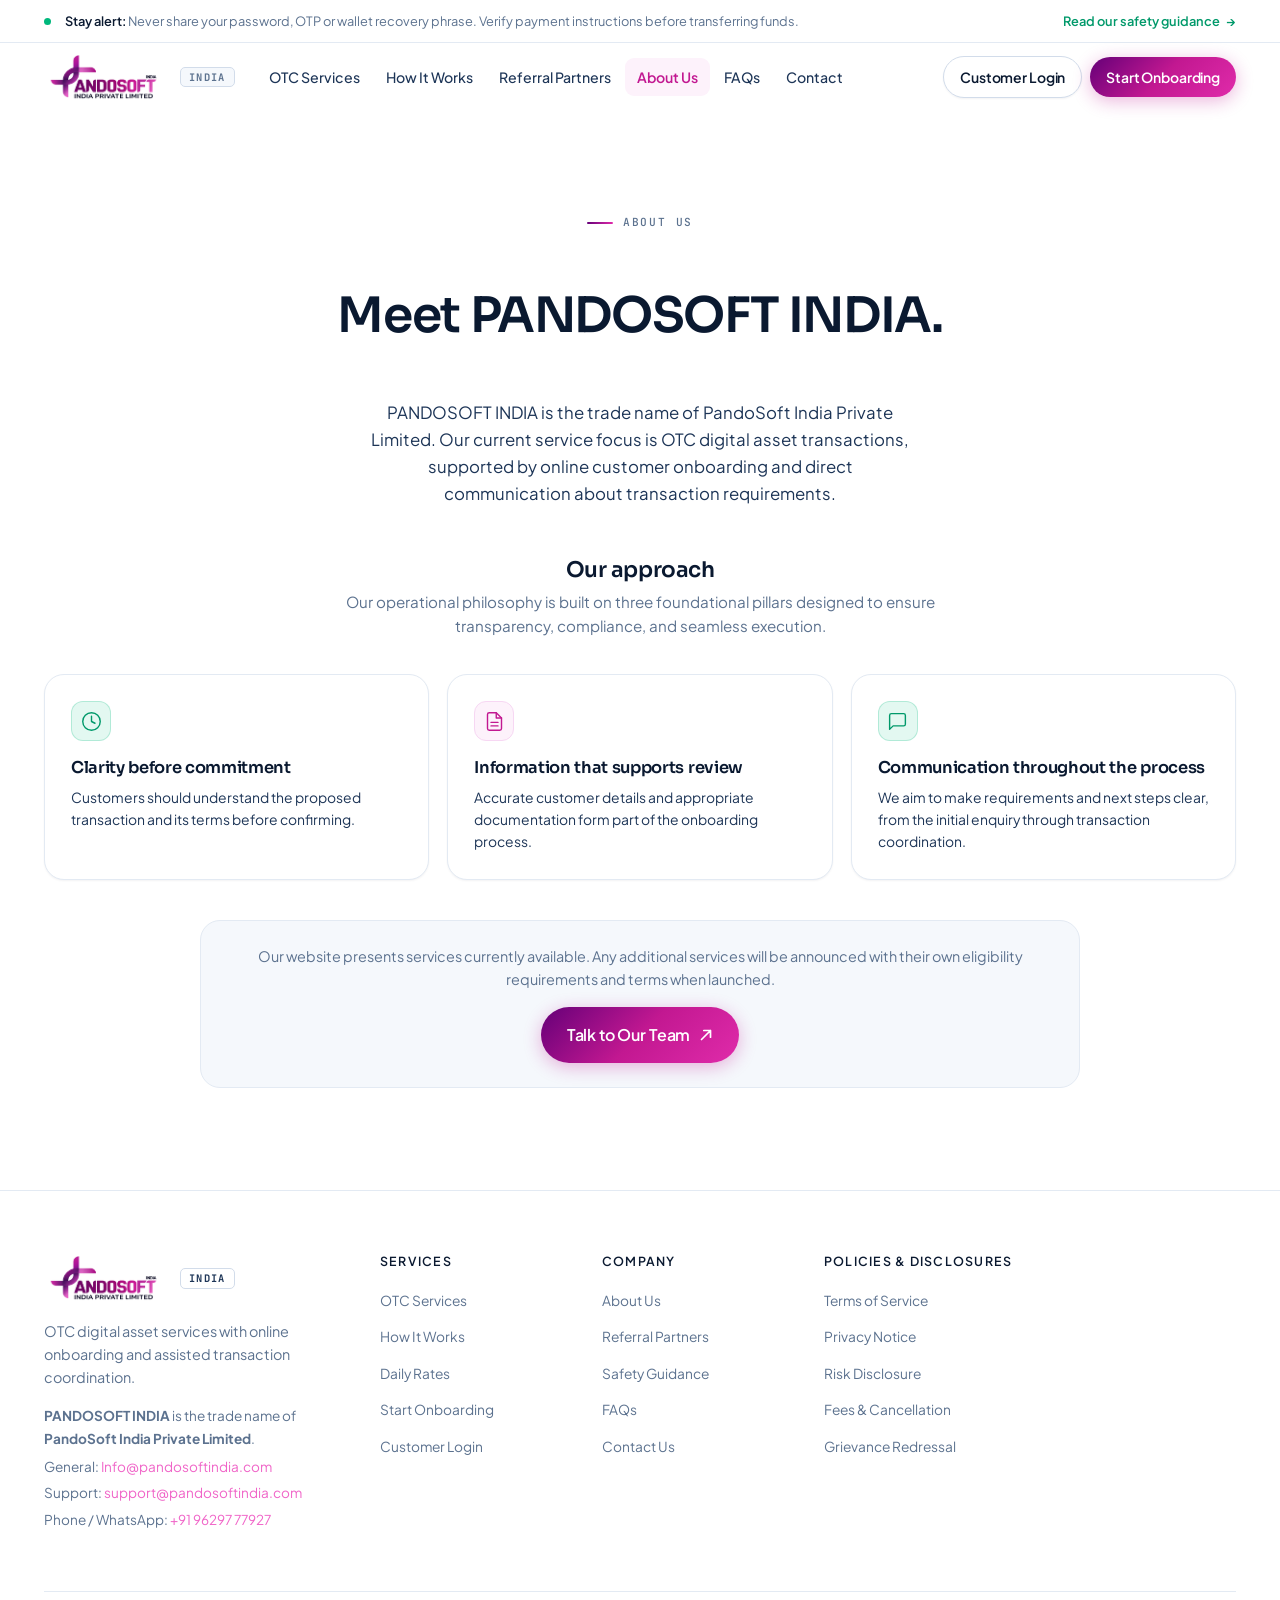
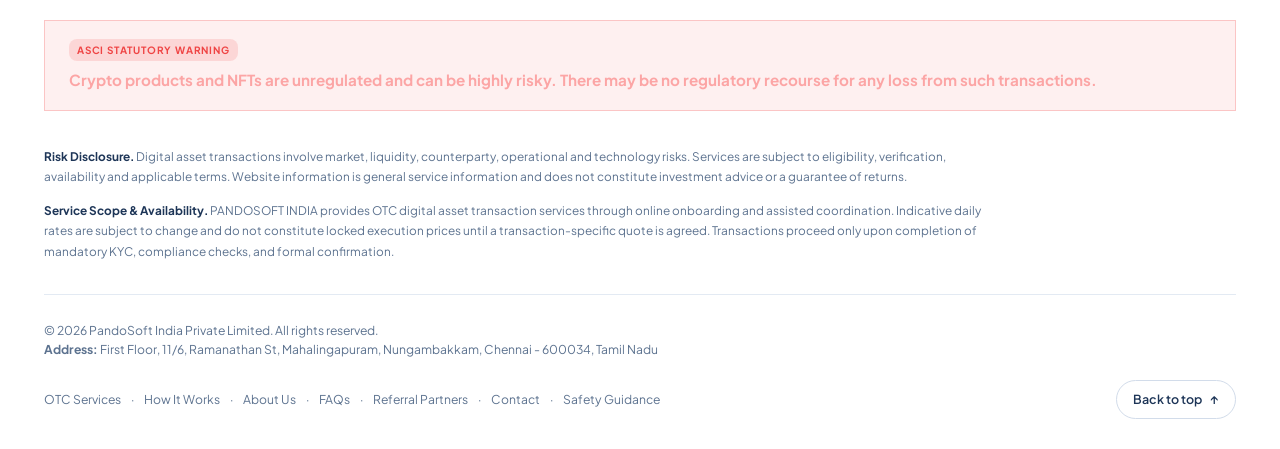
==== commit 1a5e8674: "change adress" ====
--- a/about-us.html
+++ b/about-us.html
@@ -150,7 +150,7 @@
         <div style="font-size: 0.85rem; color: var(--d-muted); line-height: 1.6; margin-bottom: 16px;">
           <p style="margin: 0 0 6px 0;"><strong>PANDOSOFT INDIA</strong> is the trade name of <strong>PandoSoft India Private Limited</strong>.</p>
           <p style="margin: 0 0 4px 0;">General: <a href="mailto:Info@pandosoftindia.com" style="color: #F065C8;">Info@pandosoftindia.com</a></p>
-          <p style="margin: 0 0 4px 0;">Onboarding: <a href="mailto:Admin@pandosoftindia.com" style="color: #F065C8;">Admin@pandosoftindia.com</a></p>
+          <p style="margin: 0 0 4px 0;">Support: <a href="mailto:support@pandosoftindia.com" style="color: #F065C8;">support@pandosoftindia.com</a></p>
           <p style="margin: 0;">Phone / WhatsApp: <a href="tel:+919629777927" style="color: #F065C8;">+91 96297 77927</a></p>
         </div>
       </div>
@@ -207,7 +207,7 @@
 
     <div class="footer__bottom">
       <span>© 2026 PandoSoft India Private Limited. All rights reserved.<br />
-      <strong>Technology Partner:</strong> Groen Pixelonics Tech Solutions LLP. Pixelonics supports PANDOSOFT INDIA’s backend technology and technical support systems.</span>
+      <strong>Address:</strong> First Floor, 11/6, Ramanathan St, Mahalingapuram, Nungambakkam, Chennai - 600034, Tamil Nadu</span>
       <div class="footer__bottom-links">
         <a href="index.html#otc-services">OTC Services</a><span aria-hidden="true">·</span>
         <a href="how-it-works.html">How It Works</a><span aria-hidden="true">·</span>
--- a/styles.css
+++ b/styles.css
@@ -396,9 +396,9 @@
 /* brand */
 .brand { display: inline-flex; align-items: center; gap: 10px; flex: 0 0 auto; }
 .brand__logo-img {
-  height: 36px;
+  height: 46px;
   width: auto;
-  max-width: 140px;
+  max-width: 180px;
   object-fit: contain;
   display: block;
   border-radius: 6px;
@@ -2019,6 +2019,7 @@
 }
 
 @media (max-width: 980px) {
+  .brand__logo-img { height: 40px; }
   .nav, .header__cta { display: none; }
   .burger { display: block; margin-left: auto; }
   .header__in { height: 62px; }
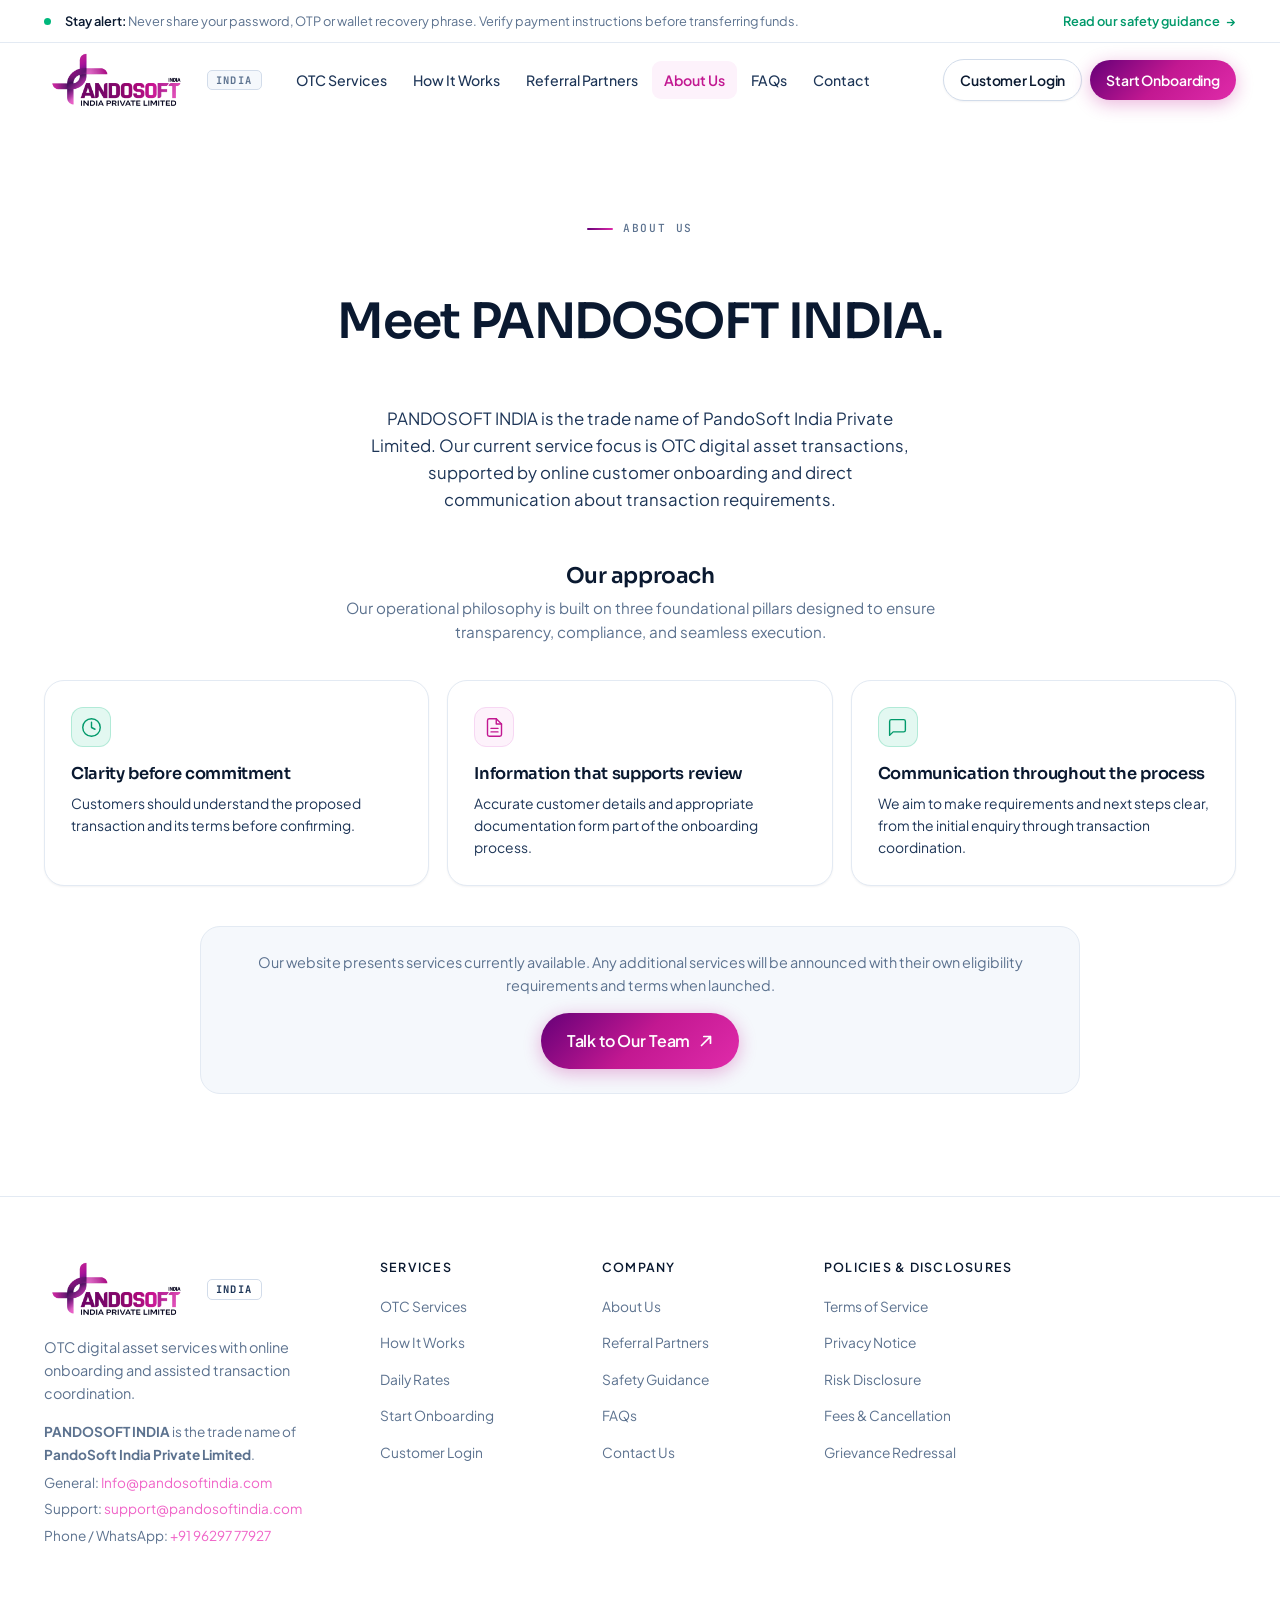
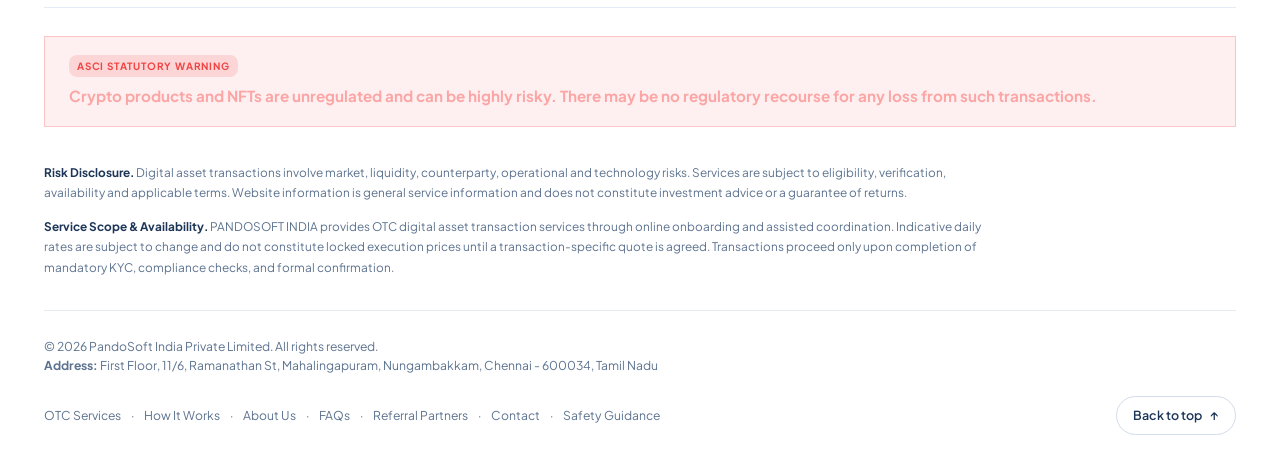
==== commit 906919a1: "refactor: update brand logo image source across all HTML pages" ====
--- a/about-us.html
+++ b/about-us.html
@@ -34,7 +34,7 @@
 <header class="header" id="header">
   <div class="wrap header__in">
     <a class="brand" href="index.html#top" aria-label="PandoSoft India — home">
-      <img class="brand__logo-img" src="logo.png" alt="PandoSoft India" />
+      <img class="brand__logo-img" src="main-logo.png" alt="PandoSoft India" />
       <span class="brand__tag">INDIA</span>
     </a>
 
@@ -141,7 +141,7 @@
     <div class="footer__top">
       <div class="footer__brand">
         <a class="brand brand--light" href="index.html#top" aria-label="PandoSoft India — home">
-          <img class="brand__logo-img" src="logo.png" alt="PandoSoft India" />
+          <img class="brand__logo-img" src="main-logo.png" alt="PandoSoft India" />
           <span class="brand__tag">INDIA</span>
         </a>
         <p style="margin: 12px 0 16px 0; line-height: 1.6; color: var(--d-muted); font-size: 0.9rem;">
--- a/styles.css
+++ b/styles.css
@@ -391,14 +391,14 @@
   transition: border-color .3s var(--ease), background-color .3s var(--ease), box-shadow .3s var(--ease);
 }
 .header.is-stuck { border-bottom-color: var(--line); background: rgba(255,255,255,.95); box-shadow: 0 4px 20px rgba(10,25,48,.05); }
-.header__in { display: flex; align-items: center; gap: 22px; height: 68px; }
+.header__in { display: flex; align-items: center; gap: 22px; height: 74px; }
 
 /* brand */
 .brand { display: inline-flex; align-items: center; gap: 10px; flex: 0 0 auto; }
 .brand__logo-img {
-  height: 46px;
+  height: 56px;
   width: auto;
-  max-width: 180px;
+  max-width: 220px;
   object-fit: contain;
   display: block;
   border-radius: 6px;
@@ -2019,10 +2019,10 @@
 }
 
 @media (max-width: 980px) {
-  .brand__logo-img { height: 40px; }
+  .brand__logo-img { height: 48px; max-width: 190px; }
   .nav, .header__cta { display: none; }
   .burger { display: block; margin-left: auto; }
-  .header__in { height: 62px; }
+  .header__in { height: 66px; }
   .faq { grid-template-columns: 1fr; gap: 34px; }
   .faq__lede { max-width: none; }
   .prod { grid-template-columns: 1fr; }
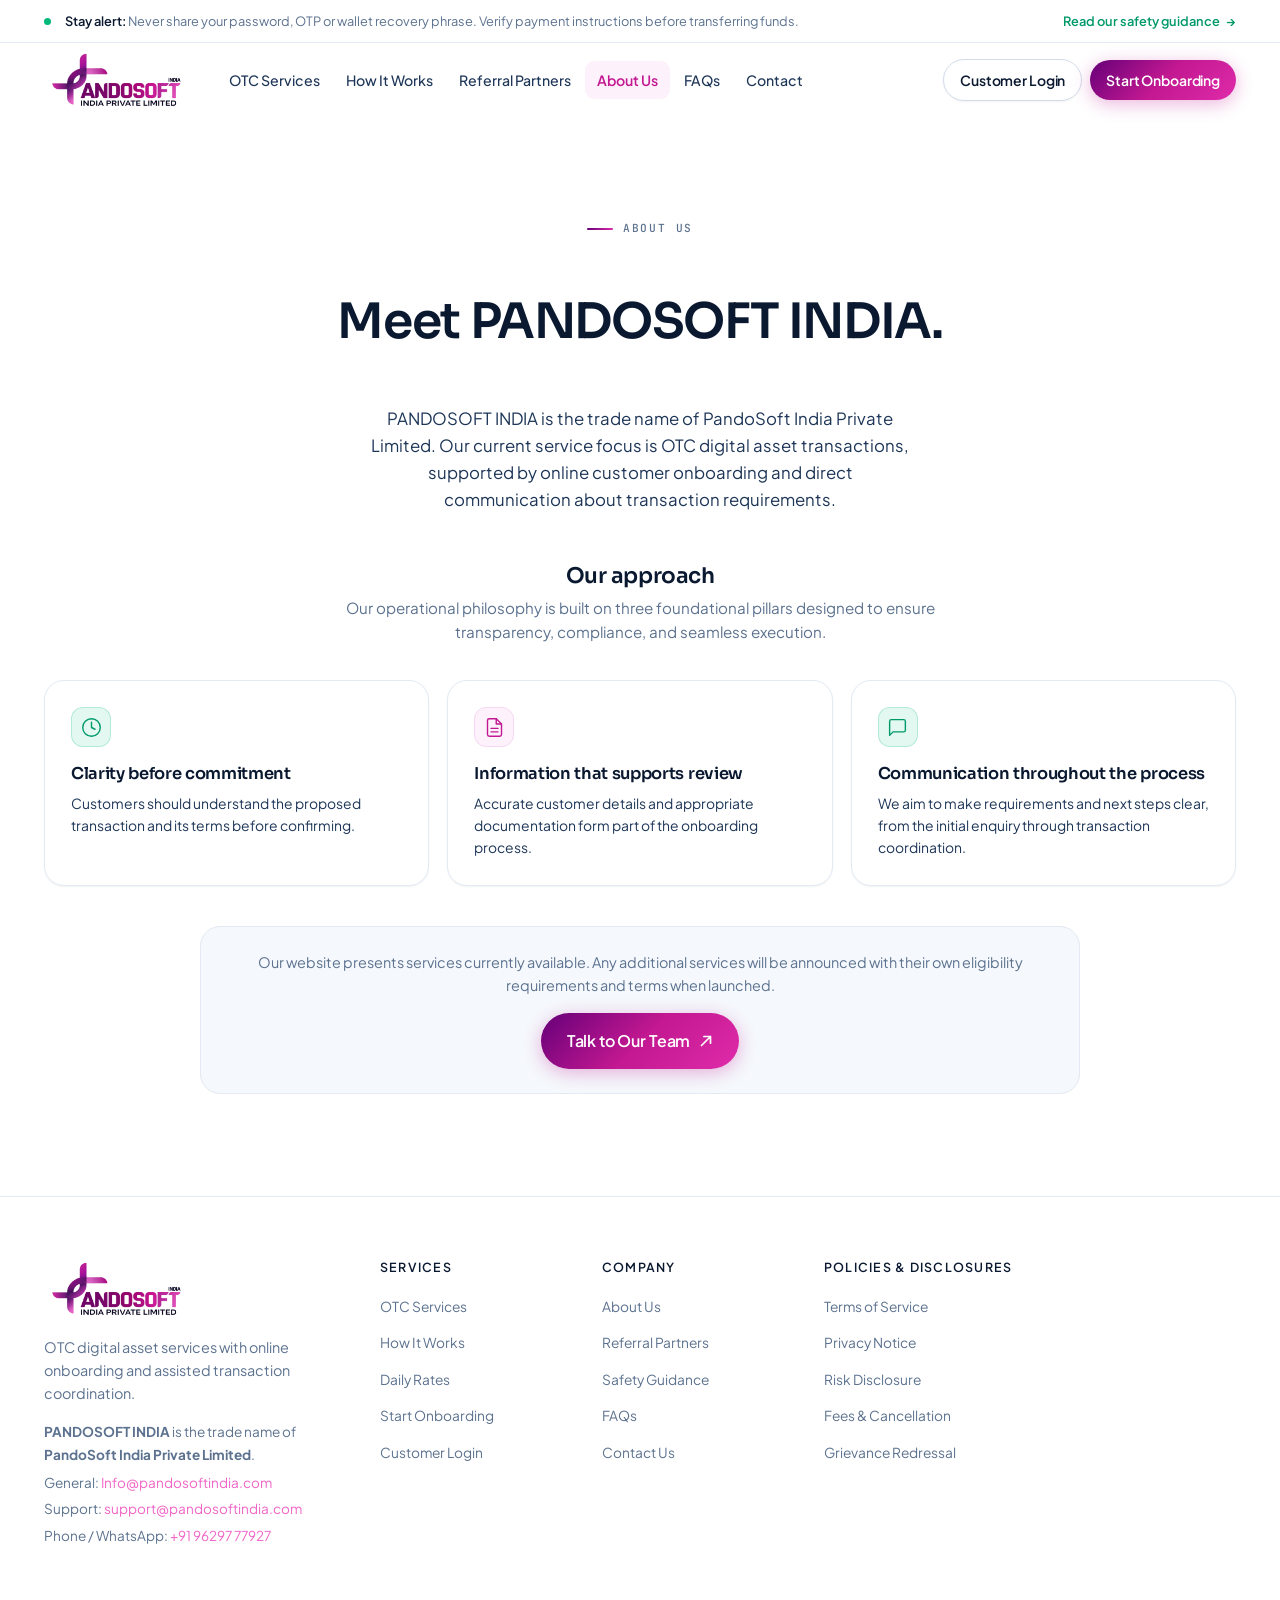
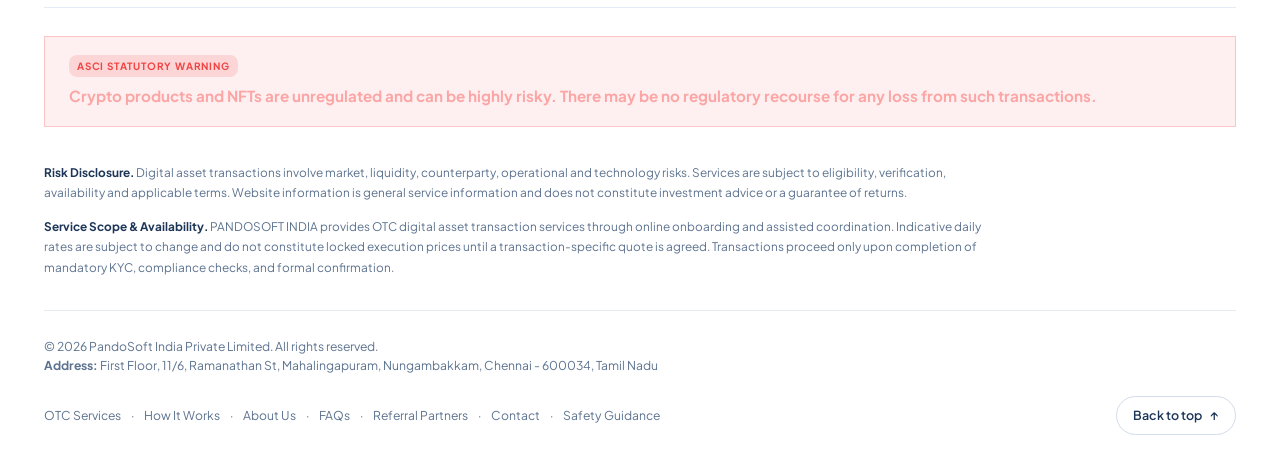
==== commit c74ab00a: "refactor: remove INDIA brand tag from headers and footers across HTML pages" ====
--- a/about-us.html
+++ b/about-us.html
@@ -10,8 +10,10 @@
 <link rel="preconnect" href="https://fonts.gstatic.com" crossorigin />
 <link href="https://fonts.googleapis.com/css2?family=Sora:wght@400;500;600;700&family=Plus+Jakarta+Sans:wght@400;500;600;700&family=JetBrains+Mono:wght@400;500;600&display=swap" rel="stylesheet" />
 <link rel="stylesheet" href="styles.css" />
-<link rel="icon" type="image/png" href="logo.png" />
-<link rel="apple-touch-icon" href="logo.png" />
+<link rel="icon" type="image/png" sizes="32x32" href="logo.png?v=2" />
+<link rel="icon" type="image/png" sizes="16x16" href="logo.png?v=2" />
+<link rel="shortcut icon" href="favicon.ico?v=2" />
+<link rel="apple-touch-icon" sizes="180x180" href="logo.png?v=2" />
 </head>
 <body>
 
@@ -35,7 +37,6 @@
   <div class="wrap header__in">
     <a class="brand" href="index.html#top" aria-label="PandoSoft India — home">
       <img class="brand__logo-img" src="main-logo.png" alt="PandoSoft India" />
-      <span class="brand__tag">INDIA</span>
     </a>
 
     <nav class="nav" aria-label="Main">
@@ -142,7 +143,6 @@
       <div class="footer__brand">
         <a class="brand brand--light" href="index.html#top" aria-label="PandoSoft India — home">
           <img class="brand__logo-img" src="main-logo.png" alt="PandoSoft India" />
-          <span class="brand__tag">INDIA</span>
         </a>
         <p style="margin: 12px 0 16px 0; line-height: 1.6; color: var(--d-muted); font-size: 0.9rem;">
           OTC digital asset services with online onboarding and assisted transaction coordination.
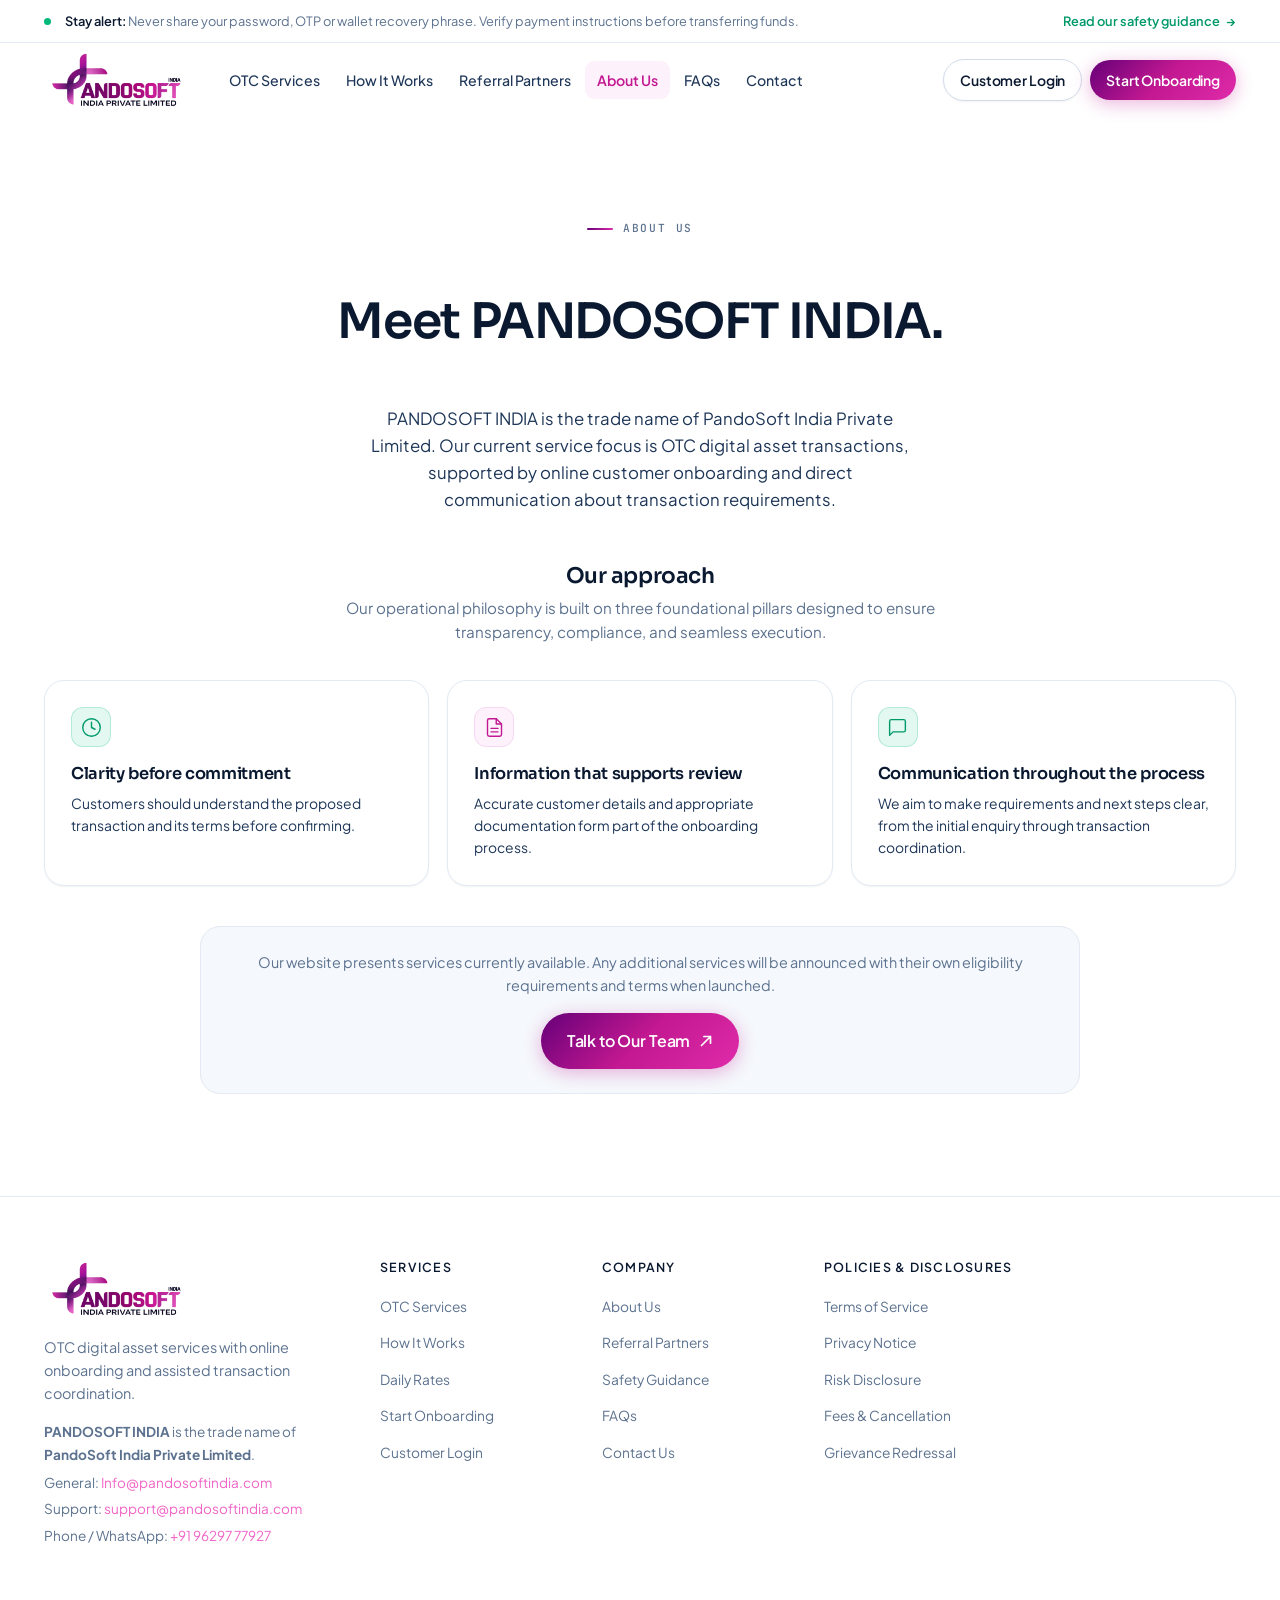
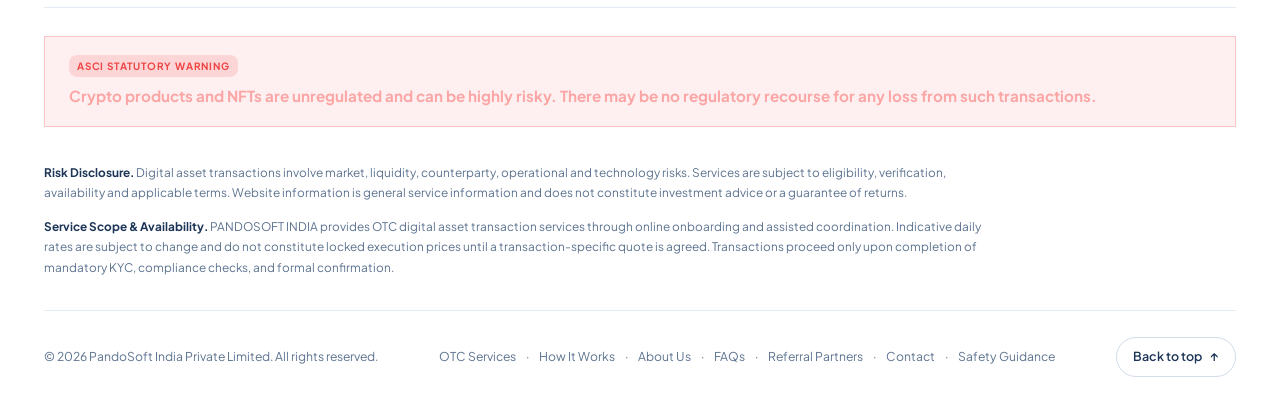
==== commit 7b9b9c3a: "refactor: format HTML and CSS with consistent indentation and styling" ====
--- a/about-us.html
+++ b/about-us.html
@@ -1,237 +1,278 @@
 <!DOCTYPE html>
 <html lang="en">
+
 <head>
-<meta charset="utf-8" />
-<meta name="viewport" content="width=device-width, initial-scale=1" />
-<title>About Us · PandoSoft India</title>
-<meta name="description" content="Learn about PANDOSOFT INDIA — PandoSoft India Private Limited. Professional OTC digital asset desk with structured compliance and corporate governance." />
-<meta name="theme-color" content="#071B3A" />
-<link rel="preconnect" href="https://fonts.googleapis.com" />
-<link rel="preconnect" href="https://fonts.gstatic.com" crossorigin />
-<link href="https://fonts.googleapis.com/css2?family=Sora:wght@400;500;600;700&family=Plus+Jakarta+Sans:wght@400;500;600;700&family=JetBrains+Mono:wght@400;500;600&display=swap" rel="stylesheet" />
-<link rel="stylesheet" href="styles.css" />
-<link rel="icon" type="image/png" sizes="32x32" href="logo.png?v=2" />
-<link rel="icon" type="image/png" sizes="16x16" href="logo.png?v=2" />
-<link rel="shortcut icon" href="favicon.ico?v=2" />
-<link rel="apple-touch-icon" sizes="180x180" href="logo.png?v=2" />
+  <meta charset="utf-8" />
+  <meta name="viewport" content="width=device-width, initial-scale=1" />
+  <title>About Us · PandoSoft India</title>
+  <meta name="description"
+    content="Learn about PANDOSOFT INDIA — PandoSoft India Private Limited. Professional OTC digital asset desk with structured compliance and corporate governance." />
+  <meta name="theme-color" content="#071B3A" />
+  <link rel="preconnect" href="https://fonts.googleapis.com" />
+  <link rel="preconnect" href="https://fonts.gstatic.com" crossorigin />
+  <link
+    href="https://fonts.googleapis.com/css2?family=Sora:wght@400;500;600;700&family=Plus+Jakarta+Sans:wght@400;500;600;700&family=JetBrains+Mono:wght@400;500;600&display=swap"
+    rel="stylesheet" />
+  <link rel="stylesheet" href="styles.css" />
+  <link rel="icon" type="image/png" sizes="32x32" href="logo.png?v=2" />
+  <link rel="icon" type="image/png" sizes="16x16" href="logo.png?v=2" />
+  <link rel="shortcut icon" href="favicon.ico?v=2" />
+  <link rel="apple-touch-icon" sizes="180x180" href="logo.png?v=2" />
 </head>
+
 <body>
 
-<div class="progress" id="progress" aria-hidden="true"></div>
-
-<a class="skiplink" href="#main">Skip to content</a>
-
-<!-- ══════════ NOTICE ══════════ -->
-<div class="notice">
-  <div class="wrap notice__in">
-    <span class="notice__dot" aria-hidden="true"></span>
-    <p class="notice__text">
-      <strong>Stay alert:</strong> Never share your password, OTP or wallet recovery phrase. Verify payment instructions before transferring funds.
-    </p>
-    <a class="notice__link" href="index.html#security">Read our safety guidance <span aria-hidden="true">→</span></a>
+  <div class="progress" id="progress" aria-hidden="true"></div>
+
+  <a class="skiplink" href="#main">Skip to content</a>
+
+  <!-- ══════════ NOTICE ══════════ -->
+  <div class="notice">
+    <div class="wrap notice__in">
+      <span class="notice__dot" aria-hidden="true"></span>
+      <p class="notice__text">
+        <strong>Stay alert:</strong> Never share your password, OTP or wallet recovery phrase. Verify payment
+        instructions before transferring funds.
+      </p>
+      <a class="notice__link" href="index.html#security">Read our safety guidance <span aria-hidden="true">→</span></a>
+    </div>
   </div>
-</div>
-
-<!-- ══════════ HEADER ══════════ -->
-<header class="header" id="header">
-  <div class="wrap header__in">
-    <a class="brand" href="index.html#top" aria-label="PandoSoft India — home">
-      <img class="brand__logo-img" src="main-logo.png" alt="PandoSoft India" />
-    </a>
-
-    <nav class="nav" aria-label="Main">
-      <a class="nav__link" href="index.html#otc-services">OTC Services</a>
-      <a class="nav__link" href="how-it-works.html">How It Works</a>
-      <a class="nav__link" href="referral-partners.html">Referral Partners</a>
-      <a class="nav__link is-active" href="about.html">About Us</a>
-      <a class="nav__link" href="how-it-works.html#faq">FAQs</a>
-      <a class="nav__link" href="contact.html">Contact</a>
-    </nav>
-
-    <div class="header__cta">
-      <a class="btn btn--ghost btn--sm" href="https://portal.pandosoftindia.com/login">Customer Login</a>
-      <a class="btn btn--primary btn--sm" href="https://portal.pandosoftindia.com/onboard" data-magnetic>Start Onboarding</a>
-    </div>
-
-    <button class="burger" id="burger" type="button" aria-expanded="false" aria-controls="drawer" aria-label="Open menu">
-      <span></span><span></span><span></span>
-    </button>
+
+  <!-- ══════════ HEADER ══════════ -->
+  <header class="header" id="header">
+    <div class="wrap header__in">
+      <a class="brand" href="index.html#top" aria-label="PandoSoft India — home">
+        <img class="brand__logo-img" src="main-logo.png" alt="PandoSoft India" />
+      </a>
+
+      <nav class="nav" aria-label="Main">
+        <a class="nav__link" href="index.html#otc-services">OTC Services</a>
+        <a class="nav__link" href="how-it-works.html">How It Works</a>
+        <a class="nav__link" href="referral-partners.html">Referral Partners</a>
+        <a class="nav__link is-active" href="about.html">About Us</a>
+        <a class="nav__link" href="how-it-works.html#faq">FAQs</a>
+        <a class="nav__link" href="contact.html">Contact</a>
+      </nav>
+
+      <div class="header__cta">
+        <a class="btn btn--ghost btn--sm" href="https://portal.pandosoftindia.com/login">Customer Login</a>
+        <a class="btn btn--primary btn--sm" href="https://portal.pandosoftindia.com/onboard" data-magnetic>Start
+          Onboarding</a>
+      </div>
+
+      <button class="burger" id="burger" type="button" aria-expanded="false" aria-controls="drawer"
+        aria-label="Open menu">
+        <span></span><span></span><span></span>
+      </button>
+    </div>
+
+    <!-- mobile drawer -->
+    <div class="drawer" id="drawer" hidden>
+      <div class="wrap">
+        <a class="drawer__link" href="index.html#otc-services">OTC Services</a>
+        <a class="drawer__link" href="how-it-works.html">How It Works</a>
+        <a class="drawer__link" href="referral-partners.html">Referral Partners</a>
+        <a class="drawer__link" href="about.html">About Us</a>
+        <a class="drawer__link" href="how-it-works.html#faq">FAQs</a>
+        <a class="drawer__link" href="contact.html">Contact</a>
+        <div class="drawer__cta">
+          <a class="btn btn--primary btn--block" href="https://portal.pandosoftindia.com/onboard">Start Onboarding</a>
+          <a class="btn btn--ghost btn--block" href="https://portal.pandosoftindia.com/login">Customer Login</a>
+        </div>
+      </div>
+    </div>
+  </header>
+
+  <main id="main">
+    <!-- ══════════ ABOUT US ══════════ -->
+    <section class="section" id="about">
+      <div class="wrap">
+        <div class="sechead sechead--center">
+          <p class="eyebrow"><span></span> About Us</p>
+          <h2>Meet PANDOSOFT INDIA.</h2>
+          <p class="sechead__lede">
+            PANDOSOFT INDIA is the trade name of PandoSoft India Private Limited. Our current service focus is OTC
+            digital asset transactions, supported by online customer onboarding and direct communication about
+            transaction requirements.
+          </p>
+        </div>
+
+        <!-- Our Approach -->
+        <div style="margin-top:20px; text-align:center;">
+          <h3 style="font-size:1.35rem; color:var(--ink); margin-bottom:8px;">Our approach</h3>
+          <p style="font-size:0.95rem; color:var(--muted); max-width:680px; margin:0 auto 36px auto;">
+            Our operational philosophy is built on three foundational pillars designed to ensure transparency,
+            compliance, and seamless execution.
+          </p>
+        </div>
+
+        <div class="secgrid">
+          <div class="seccard">
+            <span class="seccard__ico" aria-hidden="true">
+              <svg viewBox="0 0 24 24" fill="none" stroke="currentColor" stroke-width="1.6" stroke-linecap="round"
+                stroke-linejoin="round">
+                <circle cx="12" cy="12" r="10" />
+                <path d="M12 6v6l4 2" />
+              </svg>
+            </span>
+            <h3>Clarity before commitment</h3>
+            <p>Customers should understand the proposed transaction and its terms before confirming.</p>
+          </div>
+
+          <div class="seccard">
+            <span class="seccard__ico" aria-hidden="true">
+              <svg viewBox="0 0 24 24" fill="none" stroke="currentColor" stroke-width="1.6" stroke-linecap="round"
+                stroke-linejoin="round">
+                <path d="M14 2H6a2 2 0 0 0-2 2v16a2 2 0 0 0 2 2h12a2 2 0 0 0 2-2V8z" />
+                <polyline points="14 2 14 8 20 8" />
+                <line x1="16" y1="13" x2="8" y2="13" />
+                <line x1="16" y1="17" x2="8" y2="17" />
+              </svg>
+            </span>
+            <h3>Information that supports review</h3>
+            <p>Accurate customer details and appropriate documentation form part of the onboarding process.</p>
+          </div>
+
+          <div class="seccard">
+            <span class="seccard__ico" aria-hidden="true">
+              <svg viewBox="0 0 24 24" fill="none" stroke="currentColor" stroke-width="1.6" stroke-linecap="round"
+                stroke-linejoin="round">
+                <path d="M21 15a2 2 0 0 1-2 2H7l-4 4V5a2 2 0 0 1 2-2h14a2 2 0 0 1 2 2z" />
+              </svg>
+            </span>
+            <h3>Communication throughout the process</h3>
+            <p>We aim to make requirements and next steps clear, from the initial enquiry through transaction
+              coordination.</p>
+          </div>
+        </div>
+
+        <div
+          style="background:var(--bg); border:1px solid var(--line); border-radius:var(--r-lg); padding:24px 32px; max-width:880px; margin:40px auto 0 auto; text-align:center;">
+          <p style="font-size:0.9rem; color:var(--muted); line-height:1.6; margin:0 0 16px 0;">
+            Our website presents services currently available. Any additional services will be announced with their own
+            eligibility requirements and terms when launched.
+          </p>
+          <div>
+            <a class="btn btn--primary btn--lg" href="#contact" data-magnetic>
+              Talk to Our Team
+              <svg viewBox="0 0 14 14" aria-hidden="true">
+                <path d="M2.5 11.5 11.5 2.5M11.5 2.5H4.8M11.5 2.5v6.7" fill="none" stroke="currentColor"
+                  stroke-width="1.7" stroke-linecap="round" stroke-linejoin="round" />
+              </svg>
+            </a>
+          </div>
+        </div>
+      </div>
+    </section>
+  </main>
+
+  <!-- ══════════ FOOTER ══════════ -->
+  <footer class="footer">
+    <div class="wrap">
+      <div class="footer__top">
+        <div class="footer__brand">
+          <a class="brand brand--light" href="index.html#top" aria-label="PandoSoft India — home">
+            <img class="brand__logo-img" src="main-logo.png" alt="PandoSoft India" />
+          </a>
+          <p style="margin: 12px 0 16px 0; line-height: 1.6; color: var(--d-muted); font-size: 0.9rem;">
+            OTC digital asset services with online onboarding and assisted transaction coordination.
+          </p>
+          <div style="font-size: 0.85rem; color: var(--d-muted); line-height: 1.6; margin-bottom: 16px;">
+            <p style="margin: 0 0 6px 0;"><strong>PANDOSOFT INDIA</strong> is the trade name of <strong>PandoSoft India
+                Private Limited</strong>.</p>
+            <p style="margin: 0 0 4px 0;">General: <a href="mailto:Info@pandosoftindia.com"
+                style="color: #F065C8;">Info@pandosoftindia.com</a></p>
+            <p style="margin: 0 0 4px 0;">Support: <a href="mailto:support@pandosoftindia.com"
+                style="color: #F065C8;">support@pandosoftindia.com</a></p>
+            <p style="margin: 0;">Phone / WhatsApp: <a href="tel:+919629777927" style="color: #F065C8;">+91 96297
+                77927</a></p>
+          </div>
+        </div>
+
+        <nav class="footer__col" aria-label="OTC Services">
+          <h3>Services</h3>
+          <ul>
+            <li><a href="index.html#otc-services">OTC Services</a></li>
+            <li><a href="how-it-works.html">How It Works</a></li>
+            <li><a href="index.html#otc-services">Daily Rates</a></li>
+            <li><a href="https://portal.pandosoftindia.com/onboard">Start Onboarding</a></li>
+            <li><a href="https://portal.pandosoftindia.com/login">Customer Login</a></li>
+          </ul>
+        </nav>
+        <nav class="footer__col" aria-label="Company">
+          <h3>Company</h3>
+          <ul>
+            <li><a href="about.html">About Us</a></li>
+            <li><a href="referral-partners.html">Referral Partners</a></li>
+            <li><a href="index.html#security">Safety Guidance</a></li>
+            <li><a href="how-it-works.html#faq">FAQs</a></li>
+            <li><a href="contact.html">Contact Us</a></li>
+          </ul>
+        </nav>
+        <nav class="footer__col" aria-label="Legal & Policies">
+          <h3>Policies &amp; Disclosures</h3>
+          <ul>
+            <li><a href="how-it-works.html#faq">Terms of Service</a></li>
+            <li><a href="how-it-works.html#faq">Privacy Notice</a></li>
+            <li><a href="how-it-works.html#faq">Risk Disclosure</a></li>
+            <li><a href="how-it-works.html#faq">Fees &amp; Cancellation</a></li>
+            <li><a href="how-it-works.html#faq">Grievance Redressal</a></li>
+          </ul>
+        </nav>
+      </div>
+
+      <!-- Statutory ASCI VDA Warning -->
+      <div class="footer__statutory-warning">
+        <div class="warning-badge">ASCI Statutory Warning</div>
+        <p class="warning-text">
+          <strong>Crypto products and NFTs are unregulated and can be highly risky. There may be no regulatory recourse
+            for any loss from such transactions.</strong>
+        </p>
+      </div>
+
+      <!-- Additional Risk Wording & Regulatory Note -->
+      <div class="footer__legal" style="padding-top: 16px;">
+        <p>
+          <b>Risk Disclosure.</b> Digital asset transactions involve market, liquidity, counterparty, operational and
+          technology risks. Services are subject to eligibility, verification, availability and applicable terms.
+          Website information is general service information and does not constitute investment advice or a guarantee of
+          returns.
+        </p>
+        <p>
+          <b>Service Scope &amp; Availability.</b> PANDOSOFT INDIA provides OTC digital asset transaction services
+          through online onboarding and assisted coordination. Indicative daily rates are subject to change and do not
+          constitute locked execution prices until a transaction-specific quote is agreed. Transactions proceed only
+          upon completion of mandatory KYC, compliance checks, and formal confirmation.
+        </p>
+      </div>
+
+      <div class="footer__bottom">
+        <span>© 2026 PandoSoft India Private Limited. All rights reserved.</span>
+        <div class="footer__bottom-links">
+          <a href="index.html#otc-services">OTC Services</a><span aria-hidden="true">·</span>
+          <a href="how-it-works.html">How It Works</a><span aria-hidden="true">·</span>
+          <a href="about.html">About Us</a><span aria-hidden="true">·</span>
+          <a href="how-it-works.html#faq">FAQs</a><span aria-hidden="true">·</span>
+          <a href="referral-partners.html">Referral Partners</a><span aria-hidden="true">·</span>
+          <a href="contact.html">Contact</a><span aria-hidden="true">·</span>
+          <a href="index.html#security">Safety Guidance</a>
+        </div>
+        <button class="totop" id="toTop" type="button">Back to top <span aria-hidden="true">↑</span></button>
+      </div>
+    </div>
+  </footer>
+
+  <!-- mobile sticky cta -->
+  <div class="mobilebar" id="mobileBar">
+    <div class="mobilebar__in">
+      <span><b>OTC Digital Asset Desk</b><small>Assisted execution &amp; portal onboarding</small></span>
+      <a class="btn btn--primary" href="https://portal.pandosoftindia.com/onboard">Start Onboarding</a>
+    </div>
   </div>
 
-  <!-- mobile drawer -->
-  <div class="drawer" id="drawer" hidden>
-    <div class="wrap">
-      <a class="drawer__link" href="index.html#otc-services">OTC Services</a>
-      <a class="drawer__link" href="how-it-works.html">How It Works</a>
-      <a class="drawer__link" href="referral-partners.html">Referral Partners</a>
-      <a class="drawer__link" href="about.html">About Us</a>
-      <a class="drawer__link" href="how-it-works.html#faq">FAQs</a>
-      <a class="drawer__link" href="contact.html">Contact</a>
-      <div class="drawer__cta">
-        <a class="btn btn--primary btn--block" href="https://portal.pandosoftindia.com/onboard">Start Onboarding</a>
-        <a class="btn btn--ghost btn--block" href="https://portal.pandosoftindia.com/login">Customer Login</a>
-      </div>
-    </div>
-  </div>
-</header>
-
-<main id="main">
-<!-- ══════════ ABOUT US ══════════ -->
-<section class="section" id="about">
-  <div class="wrap">
-    <div class="sechead sechead--center">
-      <p class="eyebrow"><span></span> About Us</p>
-      <h2>Meet PANDOSOFT INDIA.</h2>
-      <p class="sechead__lede">
-        PANDOSOFT INDIA is the trade name of PandoSoft India Private Limited. Our current service focus is OTC digital asset transactions, supported by online customer onboarding and direct communication about transaction requirements.
-      </p>
-    </div>
-
-    <!-- Our Approach -->
-    <div style="margin-top:20px; text-align:center;">
-      <h3 style="font-size:1.35rem; color:var(--ink); margin-bottom:8px;">Our approach</h3>
-      <p style="font-size:0.95rem; color:var(--muted); max-width:680px; margin:0 auto 36px auto;">
-        Our operational philosophy is built on three foundational pillars designed to ensure transparency, compliance, and seamless execution.
-      </p>
-    </div>
-
-    <div class="secgrid">
-      <div class="seccard">
-        <span class="seccard__ico" aria-hidden="true">
-          <svg viewBox="0 0 24 24" fill="none" stroke="currentColor" stroke-width="1.6" stroke-linecap="round" stroke-linejoin="round"><circle cx="12" cy="12" r="10"/><path d="M12 6v6l4 2"/></svg>
-        </span>
-        <h3>Clarity before commitment</h3>
-        <p>Customers should understand the proposed transaction and its terms before confirming.</p>
-      </div>
-
-      <div class="seccard">
-        <span class="seccard__ico" aria-hidden="true">
-          <svg viewBox="0 0 24 24" fill="none" stroke="currentColor" stroke-width="1.6" stroke-linecap="round" stroke-linejoin="round"><path d="M14 2H6a2 2 0 0 0-2 2v16a2 2 0 0 0 2 2h12a2 2 0 0 0 2-2V8z"/><polyline points="14 2 14 8 20 8"/><line x1="16" y1="13" x2="8" y2="13"/><line x1="16" y1="17" x2="8" y2="17"/></svg>
-        </span>
-        <h3>Information that supports review</h3>
-        <p>Accurate customer details and appropriate documentation form part of the onboarding process.</p>
-      </div>
-
-      <div class="seccard">
-        <span class="seccard__ico" aria-hidden="true">
-          <svg viewBox="0 0 24 24" fill="none" stroke="currentColor" stroke-width="1.6" stroke-linecap="round" stroke-linejoin="round"><path d="M21 15a2 2 0 0 1-2 2H7l-4 4V5a2 2 0 0 1 2-2h14a2 2 0 0 1 2 2z"/></svg>
-        </span>
-        <h3>Communication throughout the process</h3>
-        <p>We aim to make requirements and next steps clear, from the initial enquiry through transaction coordination.</p>
-      </div>
-    </div>
-
-    <div style="background:var(--bg); border:1px solid var(--line); border-radius:var(--r-lg); padding:24px 32px; max-width:880px; margin:40px auto 0 auto; text-align:center;">
-      <p style="font-size:0.9rem; color:var(--muted); line-height:1.6; margin:0 0 16px 0;">
-        Our website presents services currently available. Any additional services will be announced with their own eligibility requirements and terms when launched.
-      </p>
-      <div>
-        <a class="btn btn--primary btn--lg" href="#contact" data-magnetic>
-          Talk to Our Team
-          <svg viewBox="0 0 14 14" aria-hidden="true"><path d="M2.5 11.5 11.5 2.5M11.5 2.5H4.8M11.5 2.5v6.7" fill="none" stroke="currentColor" stroke-width="1.7" stroke-linecap="round" stroke-linejoin="round"/></svg>
-        </a>
-      </div>
-    </div>
-  </div>
-</section>
-</main>
-
-<!-- ══════════ FOOTER ══════════ -->
-<footer class="footer">
-  <div class="wrap">
-    <div class="footer__top">
-      <div class="footer__brand">
-        <a class="brand brand--light" href="index.html#top" aria-label="PandoSoft India — home">
-          <img class="brand__logo-img" src="main-logo.png" alt="PandoSoft India" />
-        </a>
-        <p style="margin: 12px 0 16px 0; line-height: 1.6; color: var(--d-muted); font-size: 0.9rem;">
-          OTC digital asset services with online onboarding and assisted transaction coordination.
-        </p>
-        <div style="font-size: 0.85rem; color: var(--d-muted); line-height: 1.6; margin-bottom: 16px;">
-          <p style="margin: 0 0 6px 0;"><strong>PANDOSOFT INDIA</strong> is the trade name of <strong>PandoSoft India Private Limited</strong>.</p>
-          <p style="margin: 0 0 4px 0;">General: <a href="mailto:Info@pandosoftindia.com" style="color: #F065C8;">Info@pandosoftindia.com</a></p>
-          <p style="margin: 0 0 4px 0;">Support: <a href="mailto:support@pandosoftindia.com" style="color: #F065C8;">support@pandosoftindia.com</a></p>
-          <p style="margin: 0;">Phone / WhatsApp: <a href="tel:+919629777927" style="color: #F065C8;">+91 96297 77927</a></p>
-        </div>
-      </div>
-
-      <nav class="footer__col" aria-label="OTC Services">
-        <h3>Services</h3>
-        <ul>
-          <li><a href="index.html#otc-services">OTC Services</a></li>
-          <li><a href="how-it-works.html">How It Works</a></li>
-          <li><a href="index.html#otc-services">Daily Rates</a></li>
-          <li><a href="https://portal.pandosoftindia.com/onboard">Start Onboarding</a></li>
-          <li><a href="https://portal.pandosoftindia.com/login">Customer Login</a></li>
-        </ul>
-      </nav>
-      <nav class="footer__col" aria-label="Company">
-        <h3>Company</h3>
-        <ul>
-          <li><a href="about.html">About Us</a></li>
-          <li><a href="referral-partners.html">Referral Partners</a></li>
-          <li><a href="index.html#security">Safety Guidance</a></li>
-          <li><a href="how-it-works.html#faq">FAQs</a></li>
-          <li><a href="contact.html">Contact Us</a></li>
-        </ul>
-      </nav>
-      <nav class="footer__col" aria-label="Legal & Policies">
-        <h3>Policies &amp; Disclosures</h3>
-        <ul>
-          <li><a href="how-it-works.html#faq">Terms of Service</a></li>
-          <li><a href="how-it-works.html#faq">Privacy Notice</a></li>
-          <li><a href="how-it-works.html#faq">Risk Disclosure</a></li>
-          <li><a href="how-it-works.html#faq">Fees &amp; Cancellation</a></li>
-          <li><a href="how-it-works.html#faq">Grievance Redressal</a></li>
-        </ul>
-      </nav>
-    </div>
-
-    <!-- Statutory ASCI VDA Warning -->
-    <div class="footer__statutory-warning">
-      <div class="warning-badge">ASCI Statutory Warning</div>
-      <p class="warning-text">
-        <strong>Crypto products and NFTs are unregulated and can be highly risky. There may be no regulatory recourse for any loss from such transactions.</strong>
-      </p>
-    </div>
-
-    <!-- Additional Risk Wording & Regulatory Note -->
-    <div class="footer__legal" style="padding-top: 16px;">
-      <p>
-        <b>Risk Disclosure.</b> Digital asset transactions involve market, liquidity, counterparty, operational and technology risks. Services are subject to eligibility, verification, availability and applicable terms. Website information is general service information and does not constitute investment advice or a guarantee of returns.
-      </p>
-      <p>
-        <b>Service Scope &amp; Availability.</b> PANDOSOFT INDIA provides OTC digital asset transaction services through online onboarding and assisted coordination. Indicative daily rates are subject to change and do not constitute locked execution prices until a transaction-specific quote is agreed. Transactions proceed only upon completion of mandatory KYC, compliance checks, and formal confirmation.
-      </p>
-    </div>
-
-    <div class="footer__bottom">
-      <span>© 2026 PandoSoft India Private Limited. All rights reserved.<br />
-      <strong>Address:</strong> First Floor, 11/6, Ramanathan St, Mahalingapuram, Nungambakkam, Chennai - 600034, Tamil Nadu</span>
-      <div class="footer__bottom-links">
-        <a href="index.html#otc-services">OTC Services</a><span aria-hidden="true">·</span>
-        <a href="how-it-works.html">How It Works</a><span aria-hidden="true">·</span>
-        <a href="about.html">About Us</a><span aria-hidden="true">·</span>
-        <a href="how-it-works.html#faq">FAQs</a><span aria-hidden="true">·</span>
-        <a href="referral-partners.html">Referral Partners</a><span aria-hidden="true">·</span>
-        <a href="contact.html">Contact</a><span aria-hidden="true">·</span>
-        <a href="index.html#security">Safety Guidance</a>
-      </div>
-      <button class="totop" id="toTop" type="button">Back to top <span aria-hidden="true">↑</span></button>
-    </div>
-  </div>
-</footer>
-
-<!-- mobile sticky cta -->
-<div class="mobilebar" id="mobileBar">
-  <div class="mobilebar__in">
-    <span><b>OTC Digital Asset Desk</b><small>Assisted execution &amp; portal onboarding</small></span>
-    <a class="btn btn--primary" href="https://portal.pandosoftindia.com/onboard">Start Onboarding</a>
-  </div>
-</div>
-
-<div class="toasts" id="toasts" aria-live="polite" aria-atomic="false"></div>
-
-<script src="script.js"></script>
+  <div class="toasts" id="toasts" aria-live="polite" aria-atomic="false"></div>
+
+  <script src="script.js"></script>
 </body>
-</html>
+
+</html>
--- a/styles.css
+++ b/styles.css
@@ -10,65 +10,65 @@
 /* ── 1. TOKENS ───────────────────────────────────────────────────────────── */
 :root {
   /* brand logo palette & gradient tokens */
-  --deep-purple:  #650078;
-  --magenta:      #C21891;
-  --bright-pink:  #E02BAA;
+  --deep-purple: #650078;
+  --magenta: #C21891;
+  --bright-pink: #E02BAA;
 
   /* signature gradient */
-  --brand-grad:       linear-gradient(135deg, #650078 0%, #C21891 50%, #E02BAA 100%);
-  --brand-grad-h:     linear-gradient(90deg, #650078 0%, #C21891 50%, #E02BAA 100%);
+  --brand-grad: linear-gradient(135deg, #650078 0%, #C21891 50%, #E02BAA 100%);
+  --brand-grad-h: linear-gradient(90deg, #650078 0%, #C21891 50%, #E02BAA 100%);
   --brand-grad-hover: linear-gradient(135deg, #7A0291 0%, #D81C9F 50%, #F435BD 100%);
 
   /* brand primary mappings */
-  --blue:       #C21891;
-  --blue-700:   #650078;
-  --blue-900:   #1C0224;
-  --blue-ink:   #110117;
-  --blue-50:    #FDF2FB;
-  --blue-100:   #F7D7F3;
-  --green:      #00B87C;
-  --green-700:  #00996A;
-  --green-50:   #E3F8F1;
-  --warn:       #C21891;
-  --down:       #C21891;
-  --down-50:    #FDF2FB;
+  --blue: #C21891;
+  --blue-700: #650078;
+  --blue-900: #1C0224;
+  --blue-ink: #110117;
+  --blue-50: #FDF2FB;
+  --blue-100: #F7D7F3;
+  --green: #00B87C;
+  --green-700: #00996A;
+  --green-50: #E3F8F1;
+  --warn: #C21891;
+  --down: #C21891;
+  --down-50: #FDF2FB;
 
   /* neutrals */
-  --ink:        #0A1930;
-  --ink-2:      #1D3557;
-  --muted:      #5C728F;
-  --muted-2:    #8497B0;
-  --line:       #E3EAF3;
-  --line-2:     #D2DCEA;
-  --bg:         #F5F8FC;
-  --bg-2:       #EEF3FA;
-  --white:      #FFFFFF;
+  --ink: #0A1930;
+  --ink-2: #1D3557;
+  --muted: #5C728F;
+  --muted-2: #8497B0;
+  --line: #E3EAF3;
+  --line-2: #D2DCEA;
+  --bg: #F5F8FC;
+  --bg-2: #EEF3FA;
+  --white: #FFFFFF;
 
   /* dark-section */
-  --d-line:     rgba(255,255,255,.10);
-  --d-line-2:   rgba(255,255,255,.16);
-  --d-text:     #B7C8E0;
-  --d-text-2:   #8AA0C0;
+  --d-line: rgba(255, 255, 255, .10);
+  --d-line-2: rgba(255, 255, 255, .16);
+  --d-text: #B7C8E0;
+  --d-text-2: #8AA0C0;
 
   /* shape */
   --r-xs: 8px;
   --r-sm: 10px;
-  --r:    14px;
+  --r: 14px;
   --r-lg: 20px;
   --r-xl: 28px;
 
   /* shadow */
-  --sh-1: 0 1px 2px rgba(10,25,48,.05);
-  --sh-2: 0 2px 4px rgba(10,25,48,.04), 0 8px 20px rgba(10,25,48,.06);
-  --sh-3: 0 4px 10px rgba(10,25,48,.05), 0 18px 44px rgba(10,25,48,.10);
-  --sh-4: 0 24px 70px rgba(4,18,42,.22);
+  --sh-1: 0 1px 2px rgba(10, 25, 48, .05);
+  --sh-2: 0 2px 4px rgba(10, 25, 48, .04), 0 8px 20px rgba(10, 25, 48, .06);
+  --sh-3: 0 4px 10px rgba(10, 25, 48, .05), 0 18px 44px rgba(10, 25, 48, .10);
+  --sh-4: 0 24px 70px rgba(4, 18, 42, .22);
   --sh-blue: 0 8px 26px rgba(194, 24, 145, .32);
-  --sh-green: 0 8px 24px rgba(0,184,124,.26);
+  --sh-green: 0 8px 24px rgba(0, 184, 124, .26);
 
   /* motion */
-  --ease:  cubic-bezier(.22,1,.36,1);
-  --ease-out: cubic-bezier(.16,1,.3,1);
-  --spring: cubic-bezier(.34,1.4,.64,1);
+  --ease: cubic-bezier(.22, 1, .36, 1);
+  --ease-out: cubic-bezier(.16, 1, .3, 1);
+  --spring: cubic-bezier(.34, 1.4, .64, 1);
 
   /* type */
   --sans: 'Plus Jakarta Sans', system-ui, -apple-system, 'Segoe UI', sans-serif;
@@ -77,8 +77,15 @@
 }
 
 /* ── 2. BASE ─────────────────────────────────────────────────────────────── */
-*, *::before, *::after { box-sizing: border-box; }
-[hidden] { display: none !important; }
+*,
+*::before,
+*::after {
+  box-sizing: border-box;
+}
+
+[hidden] {
+  display: none !important;
+}
 
 html {
   -webkit-text-size-adjust: 100%;
@@ -99,7 +106,10 @@
   -webkit-tap-highlight-color: transparent;
 }
 
-h1, h2, h3, h4 {
+h1,
+h2,
+h3,
+h4 {
   font-family: var(--display);
   font-weight: 600;
   letter-spacing: -.028em;
@@ -108,27 +118,83 @@
   text-wrap: balance;
 }
 
-h1 { font-size: clamp(2.5rem, 5.6vw, 4.35rem); font-weight: 700; }
-h2 { font-size: clamp(1.95rem, 3.9vw, 3.05rem); }
-h3 { font-size: clamp(1.05rem, 1.4vw, 1.22rem); letter-spacing: -.02em; }
-
-h2 em, h1 em {
+h1 {
+  font-size: clamp(2.5rem, 5.6vw, 4.35rem);
+  font-weight: 700;
+}
+
+h2 {
+  font-size: clamp(1.95rem, 3.9vw, 3.05rem);
+}
+
+h3 {
+  font-size: clamp(1.05rem, 1.4vw, 1.22rem);
+  letter-spacing: -.02em;
+}
+
+h2 em,
+h1 em {
   font-style: normal;
   background: linear-gradient(135deg, #650078 0%, #C21891 50%, #E02BAA 100%);
   -webkit-background-clip: text;
   -webkit-text-fill-color: transparent;
 }
 
-p { margin: 0; }
-ul, ol, dl, dd, dt, figure, blockquote { margin: 0; padding: 0; }
-ul, ol { list-style: none; }
-li { list-style: none; }
-
-a { color: inherit; text-decoration: none; }
-img, svg, canvas { display: block; max-width: 100%; }
-button, input, select { font: inherit; color: inherit; }
-button { background: none; border: 0; padding: 0; cursor: pointer; touch-action: manipulation; }
-input, select { border-radius: 0; }
+p {
+  margin: 0;
+}
+
+ul,
+ol,
+dl,
+dd,
+dt,
+figure,
+blockquote {
+  margin: 0;
+  padding: 0;
+}
+
+ul,
+ol {
+  list-style: none;
+}
+
+li {
+  list-style: none;
+}
+
+a {
+  color: inherit;
+  text-decoration: none;
+}
+
+img,
+svg,
+canvas {
+  display: block;
+  max-width: 100%;
+}
+
+button,
+input,
+select {
+  font: inherit;
+  color: inherit;
+}
+
+button {
+  background: none;
+  border: 0;
+  padding: 0;
+  cursor: pointer;
+  touch-action: manipulation;
+}
+
+input,
+select {
+  border-radius: 0;
+}
 
 :focus-visible {
   outline: 2px solid var(--blue);
@@ -136,25 +202,57 @@
   border-radius: 4px;
 }
 
-::selection { background: var(--blue); color: #fff; }
-
-::-webkit-scrollbar { width: 11px; height: 11px; }
-::-webkit-scrollbar-track { background: var(--bg-2); }
-::-webkit-scrollbar-thumb { background: var(--line-2); border-radius: 99px; border: 3px solid var(--bg-2); }
-::-webkit-scrollbar-thumb:hover { background: var(--muted-2); }
+::selection {
+  background: var(--blue);
+  color: #fff;
+}
+
+::-webkit-scrollbar {
+  width: 11px;
+  height: 11px;
+}
+
+::-webkit-scrollbar-track {
+  background: var(--bg-2);
+}
+
+::-webkit-scrollbar-thumb {
+  background: var(--line-2);
+  border-radius: 99px;
+  border: 3px solid var(--bg-2);
+}
+
+::-webkit-scrollbar-thumb:hover {
+  background: var(--muted-2);
+}
 
 .sr-only {
-  position: absolute; width: 1px; height: 1px; overflow: hidden;
-  clip: rect(0 0 0 0); clip-path: inset(50%); white-space: nowrap;
+  position: absolute;
+  width: 1px;
+  height: 1px;
+  overflow: hidden;
+  clip: rect(0 0 0 0);
+  clip-path: inset(50%);
+  white-space: nowrap;
 }
 
 .skiplink {
-  position: fixed; top: -100px; left: 16px; z-index: 200;
-  background: var(--ink); color: #fff; padding: 12px 18px;
-  border-radius: var(--r-sm); font-weight: 600; font-size: .9rem;
+  position: fixed;
+  top: -100px;
+  left: 16px;
+  z-index: 200;
+  background: var(--ink);
+  color: #fff;
+  padding: 12px 18px;
+  border-radius: var(--r-sm);
+  font-weight: 600;
+  font-size: .9rem;
   transition: top .25s var(--ease);
 }
-.skiplink:focus { top: 16px; }
+
+.skiplink:focus {
+  top: 16px;
+}
 
 .wrap {
   width: 100%;
@@ -163,57 +261,146 @@
   padding-inline: 24px;
 }
 
-.section { padding: clamp(72px, 8vw, 116px) 0; position: relative; }
-.section--tint { background: var(--bg); }
-.section--dark { background: var(--blue-900); color: var(--d-text); }
-.section--dark h2, .section--dark h3 { color: #fff; }
+.section {
+  padding: clamp(72px, 8vw, 116px) 0;
+  position: relative;
+}
+
+.section--tint {
+  background: var(--bg);
+}
+
+.section--dark {
+  background: var(--blue-900);
+  color: var(--d-text);
+}
+
+.section--dark h2,
+.section--dark h3 {
+  color: #fff;
+}
 
 /* scroll progress */
 .progress {
-  position: fixed; inset: 0 auto auto 0; z-index: 90;
-  height: 2px; width: 0;
+  position: fixed;
+  inset: 0 auto auto 0;
+  z-index: 90;
+  height: 2px;
+  width: 0;
   background: linear-gradient(90deg, var(--blue), var(--green));
   transition: width .1s linear;
 }
 
 /* ── 3. PRIMITIVES ───────────────────────────────────────────────────────── */
 .eyebrow {
-  display: inline-flex; align-items: center; gap: 10px;
-  font-family: var(--mono); font-size: .7rem; font-weight: 500;
-  letter-spacing: .16em; text-transform: uppercase;
-  color: var(--muted); margin-bottom: 18px;
-}
-.eyebrow span { width: 26px; height: 2px; background: linear-gradient(90deg, #650078, #E02BAA); display: block; border-radius: 2px; }
-.eyebrow--light { color: var(--d-text-2); }
-.eyebrow--light span { background: var(--green); }
-
-.sechead { display: flex; justify-content: space-between; align-items: flex-end; gap: 40px; flex-wrap: wrap; margin-bottom: clamp(36px, 4vw, 56px); }
-.sechead__copy { max-width: 620px; }
-.sechead__lede { margin-top: 18px; font-size: 1.05rem; color: var(--ink-2); max-width: 540px; }
-.sechead--light .sechead__lede { color: var(--d-text); }
-.sechead--center { flex-direction: column; align-items: center; text-align: center; }
-.sechead--center .sechead__lede { margin-inline: auto; }
-.sechead__aside { flex: 0 0 auto; }
+  display: inline-flex;
+  align-items: center;
+  gap: 10px;
+  font-family: var(--mono);
+  font-size: .7rem;
+  font-weight: 500;
+  letter-spacing: .16em;
+  text-transform: uppercase;
+  color: var(--muted);
+  margin-bottom: 18px;
+}
+
+.eyebrow span {
+  width: 26px;
+  height: 2px;
+  background: linear-gradient(90deg, #650078, #E02BAA);
+  display: block;
+  border-radius: 2px;
+}
+
+.eyebrow--light {
+  color: var(--d-text-2);
+}
+
+.eyebrow--light span {
+  background: var(--green);
+}
+
+.sechead {
+  display: flex;
+  justify-content: space-between;
+  align-items: flex-end;
+  gap: 40px;
+  flex-wrap: wrap;
+  margin-bottom: clamp(36px, 4vw, 56px);
+}
+
+.sechead__copy {
+  max-width: 620px;
+}
+
+.sechead__lede {
+  margin-top: 18px;
+  font-size: 1.05rem;
+  color: var(--ink-2);
+  max-width: 540px;
+}
+
+.sechead--light .sechead__lede {
+  color: var(--d-text);
+}
+
+.sechead--center {
+  flex-direction: column;
+  align-items: center;
+  text-align: center;
+}
+
+.sechead--center .sechead__lede {
+  margin-inline: auto;
+}
+
+.sechead__aside {
+  flex: 0 0 auto;
+}
 
 /* buttons */
 .btn {
   position: relative;
-  display: inline-flex; align-items: center; justify-content: center; gap: 9px;
+  display: inline-flex;
+  align-items: center;
+  justify-content: center;
+  gap: 9px;
   padding: 12px 20px;
   border-radius: 99px;
   font-family: var(--sans);
-  font-size: .925rem; font-weight: 600; letter-spacing: -.01em;
-  white-space: nowrap; cursor: pointer;
+  font-size: .925rem;
+  font-weight: 600;
+  letter-spacing: -.01em;
+  white-space: nowrap;
+  cursor: pointer;
   overflow: hidden;
   isolation: isolate;
   transition: transform .18s var(--ease), box-shadow .28s var(--ease),
-              background-color .22s var(--ease), border-color .22s var(--ease), color .22s var(--ease);
+    background-color .22s var(--ease), border-color .22s var(--ease), color .22s var(--ease);
   touch-action: manipulation;
 }
-.btn svg { width: 14px; height: 14px; transition: transform .28s var(--ease); }
-.btn--sm { padding: 9px 16px; font-size: .875rem; }
-.btn--lg { padding: 15px 26px; font-size: 1rem; }
-.btn--block { display: flex; width: 100%; }
+
+.btn svg {
+  width: 14px;
+  height: 14px;
+  transition: transform .28s var(--ease);
+}
+
+.btn--sm {
+  padding: 9px 16px;
+  font-size: .875rem;
+}
+
+.btn--lg {
+  padding: 15px 26px;
+  font-size: 1rem;
+}
+
+.btn--block {
+  display: flex;
+  width: 100%;
+}
 
 .btn--primary {
   background: linear-gradient(135deg, #650078 0%, #C21891 50%, #E02BAA 100%);
@@ -221,180 +408,489 @@
   border-color: transparent;
   box-shadow: 0 4px 18px rgba(194, 24, 145, .32);
 }
+
 .btn--primary:hover {
   background: linear-gradient(135deg, #7A0291 0%, #D81C9F 50%, #F435BD 100%);
   transform: translateY(-2px);
   box-shadow: 0 12px 30px rgba(194, 24, 145, .42);
 }
-.btn--primary:hover svg { transform: translate(2px,-2px); }
-.btn--primary:active { transform: translateY(0) scale(.98); box-shadow: 0 4px 12px rgba(194, 24, 145, .3); }
+
+.btn--primary:hover svg {
+  transform: translate(2px, -2px);
+}
+
+.btn--primary:active {
+  transform: translateY(0) scale(.98);
+  box-shadow: 0 4px 12px rgba(194, 24, 145, .3);
+}
 
 .btn--ghost {
-  background: var(--white); color: var(--ink);
+  background: var(--white);
+  color: var(--ink);
   border: 1px solid var(--line-2);
   box-shadow: var(--sh-1);
 }
-.btn--ghost:hover { border-color: var(--ink); background: var(--ink); color: #fff; transform: translateY(-2px); }
-.btn--ghost:active { transform: translateY(0) scale(.98); }
-
-.section--dark .btn--ghost, .cta .btn--ghost {
-  background: rgba(255,255,255,.06); color: #fff; border-color: var(--d-line-2); box-shadow: none;
-}
-.section--dark .btn--ghost:hover, .cta .btn--ghost:hover { background: #fff; color: var(--ink); border-color: #fff; }
-
-.btn[disabled] { opacity: .55; pointer-events: none; }
-.btn--done { background: var(--green) !important; box-shadow: var(--sh-green) !important; }
+
+.btn--ghost:hover {
+  border-color: var(--ink);
+  background: var(--ink);
+  color: #fff;
+  transform: translateY(-2px);
+}
+
+.btn--ghost:active {
+  transform: translateY(0) scale(.98);
+}
+
+.section--dark .btn--ghost,
+.cta .btn--ghost {
+  background: rgba(255, 255, 255, .06);
+  color: #fff;
+  border-color: var(--d-line-2);
+  box-shadow: none;
+}
+
+.section--dark .btn--ghost:hover,
+.cta .btn--ghost:hover {
+  background: #fff;
+  color: var(--ink);
+  border-color: #fff;
+}
+
+.btn[disabled] {
+  opacity: .55;
+  pointer-events: none;
+}
+
+.btn--done {
+  background: var(--green) !important;
+  box-shadow: var(--sh-green) !important;
+}
 
 /* ripple */
 .ripple {
-  position: absolute; border-radius: 50%; transform: scale(0); pointer-events: none;
-  background: currentColor; opacity: .28; z-index: -1;
+  position: absolute;
+  border-radius: 50%;
+  transform: scale(0);
+  pointer-events: none;
+  background: currentColor;
+  opacity: .28;
+  z-index: -1;
   animation: ripple .6s var(--ease-out) forwards;
 }
-@keyframes ripple { to { transform: scale(2.6); opacity: 0; } }
+
+@keyframes ripple {
+  to {
+    transform: scale(2.6);
+    opacity: 0;
+  }
+}
 
 .link {
-  display: inline-flex; align-items: center; gap: 7px;
-  font-size: .92rem; font-weight: 600; color: var(--blue);
+  display: inline-flex;
+  align-items: center;
+  gap: 7px;
+  font-size: .92rem;
+  font-weight: 600;
+  color: var(--blue);
   padding-bottom: 2px;
   background-image: linear-gradient(currentColor, currentColor);
-  background-size: 0% 1.5px; background-repeat: no-repeat; background-position: 0 100%;
+  background-size: 0% 1.5px;
+  background-repeat: no-repeat;
+  background-position: 0 100%;
   transition: background-size .35s var(--ease), gap .3s var(--ease);
 }
-.link:hover { background-size: 100% 1.5px; gap: 11px; }
-.link--light { color: var(--green); }
-
-.dot { width: 7px; height: 7px; border-radius: 50%; display: inline-block; flex: 0 0 auto; }
-.dot--green { background: var(--green); box-shadow: 0 0 0 4px rgba(0,184,124,.18); }
-.dot--blue { background: var(--blue); box-shadow: 0 0 0 4px rgba(194,24,145,.16); }
+
+.link:hover {
+  background-size: 100% 1.5px;
+  gap: 11px;
+}
+
+.link--light {
+  color: var(--green);
+}
+
+.dot {
+  width: 7px;
+  height: 7px;
+  border-radius: 50%;
+  display: inline-block;
+  flex: 0 0 auto;
+}
+
+.dot--green {
+  background: var(--green);
+  box-shadow: 0 0 0 4px rgba(0, 184, 124, .18);
+}
+
+.dot--blue {
+  background: var(--blue);
+  box-shadow: 0 0 0 4px rgba(194, 24, 145, .16);
+}
 
 .chg {
-  display: inline-flex; align-items: center; gap: 3px;
-  font-family: var(--mono); font-size: .76rem; font-weight: 600;
-  padding: 3px 8px; border-radius: 6px; white-space: nowrap;
+  display: inline-flex;
+  align-items: center;
+  gap: 3px;
+  font-family: var(--mono);
+  font-size: .76rem;
+  font-weight: 600;
+  padding: 3px 8px;
+  border-radius: 6px;
+  white-space: nowrap;
   transition: background-color .3s var(--ease), color .3s var(--ease);
 }
-.chg.up { background: var(--green-50); color: var(--green-700); }
-.chg.down { background: var(--down-50); color: var(--down); }
-.up { color: var(--green-700); }
-.down { color: var(--down); }
-.ok { color: var(--green-700); }
-.is-zero { color: var(--muted-2) !important; }
-
-.asset { display: flex; align-items: center; gap: 11px; }
-.asset b { display: block; font-family: var(--display); font-size: .95rem; font-weight: 600; letter-spacing: -.01em; }
-.asset small { display: block; font-size: .76rem; color: var(--muted); }
+
+.chg.up {
+  background: var(--green-50);
+  color: var(--green-700);
+}
+
+.chg.down {
+  background: var(--down-50);
+  color: var(--down);
+}
+
+.up {
+  color: var(--green-700);
+}
+
+.down {
+  color: var(--down);
+}
+
+.ok {
+  color: var(--green-700);
+}
+
+.is-zero {
+  color: var(--muted-2) !important;
+}
+
+.asset {
+  display: flex;
+  align-items: center;
+  gap: 11px;
+}
+
+.asset b {
+  display: block;
+  font-family: var(--display);
+  font-size: .95rem;
+  font-weight: 600;
+  letter-spacing: -.01em;
+}
+
+.asset small {
+  display: block;
+  font-size: .76rem;
+  color: var(--muted);
+}
 
 .asset__ico {
-  width: 38px; height: 38px; flex: 0 0 38px; border-radius: 50%;
-  display: flex; align-items: center; justify-content: center;
+  width: 38px;
+  height: 38px;
+  flex: 0 0 38px;
+  border-radius: 50%;
+  display: flex;
+  align-items: center;
+  justify-content: center;
   overflow: hidden;
-  box-shadow: 0 2px 6px rgba(0,0,0,.12);
+  box-shadow: 0 2px 6px rgba(0, 0, 0, .12);
   background: transparent;
 }
+
 .asset__ico svg {
-  width: 100%; height: 100%; display: block; border-radius: 50%;
-}
-.asset__ico--xs { width: 26px; height: 26px; flex-basis: 26px; border-radius: 50%; }
-.asset__ico--xs svg { width: 100%; height: 100%; display: block; border-radius: 50%; }
+  width: 100%;
+  height: 100%;
+  display: block;
+  border-radius: 50%;
+}
+
+.asset__ico--xs {
+  width: 26px;
+  height: 26px;
+  flex-basis: 26px;
+  border-radius: 50%;
+}
+
+.asset__ico--xs svg {
+  width: 100%;
+  height: 100%;
+  display: block;
+  border-radius: 50%;
+}
+
 /* coin badges stay inside the blue / green / white palette */
-.asset__ico[data-v="btc"]  { background: linear-gradient(140deg,#00B87C,#00996A); }
-.asset__ico[data-v="eth"]  { background: linear-gradient(140deg,#1355F5,#0E42C4); }
-.asset__ico[data-v="sol"]  { background: linear-gradient(140deg,#00B87C,#1355F5); }
-.asset__ico[data-v="bnb"]  { background: linear-gradient(140deg,#00B87C,#00996A); }
-.asset__ico[data-v="xrp"]  { background: linear-gradient(140deg,#1355F5,#0E42C4); }
-.asset__ico[data-v="ada"]  { background: linear-gradient(140deg,#0E42C4,#1355F5); }
-.asset__ico[data-v="doge"] { background: linear-gradient(140deg,#00B87C,#1355F5); }
-.asset__ico[data-v="link"] { background: linear-gradient(140deg,#1355F5,#0E42C4); }
-.asset__ico[data-v="avax"] { background: linear-gradient(140deg,#00B87C,#00996A); }
-.asset__ico[data-v="dot"]  { background: linear-gradient(140deg,#1355F5,#00B87C); }
-.asset__ico[data-v="sui"]  { background: linear-gradient(140deg,#1355F5,#0E42C4); }
-.asset__ico[data-v="hbar"] { background: linear-gradient(140deg,#00B87C,#00996A); }
-.asset__ico[data-v="apt"]  { background: linear-gradient(140deg,#0E42C4,#1355F5); }
-.asset__ico[data-v="pol"]  { background: linear-gradient(140deg,#1355F5,#00B87C); }
-.asset__ico[data-v="uni"]  { background: linear-gradient(140deg,#00B87C,#1355F5); }
+.asset__ico[data-v="btc"] {
+  background: linear-gradient(140deg, #00B87C, #00996A);
+}
+
+.asset__ico[data-v="eth"] {
+  background: linear-gradient(140deg, #1355F5, #0E42C4);
+}
+
+.asset__ico[data-v="sol"] {
+  background: linear-gradient(140deg, #00B87C, #1355F5);
+}
+
+.asset__ico[data-v="bnb"] {
+  background: linear-gradient(140deg, #00B87C, #00996A);
+}
+
+.asset__ico[data-v="xrp"] {
+  background: linear-gradient(140deg, #1355F5, #0E42C4);
+}
+
+.asset__ico[data-v="ada"] {
+  background: linear-gradient(140deg, #0E42C4, #1355F5);
+}
+
+.asset__ico[data-v="doge"] {
+  background: linear-gradient(140deg, #00B87C, #1355F5);
+}
+
+.asset__ico[data-v="link"] {
+  background: linear-gradient(140deg, #1355F5, #0E42C4);
+}
+
+.asset__ico[data-v="avax"] {
+  background: linear-gradient(140deg, #00B87C, #00996A);
+}
+
+.asset__ico[data-v="dot"] {
+  background: linear-gradient(140deg, #1355F5, #00B87C);
+}
+
+.asset__ico[data-v="sui"] {
+  background: linear-gradient(140deg, #1355F5, #0E42C4);
+}
+
+.asset__ico[data-v="hbar"] {
+  background: linear-gradient(140deg, #00B87C, #00996A);
+}
+
+.asset__ico[data-v="apt"] {
+  background: linear-gradient(140deg, #0E42C4, #1355F5);
+}
+
+.asset__ico[data-v="pol"] {
+  background: linear-gradient(140deg, #1355F5, #00B87C);
+}
+
+.asset__ico[data-v="uni"] {
+  background: linear-gradient(140deg, #00B87C, #1355F5);
+}
 
 /* segmented control */
 .seg {
-  position: relative; display: inline-flex; align-items: center; gap: 2px;
-  padding: 4px; border-radius: 99px;
-  background: var(--white); border: 1px solid var(--line);
+  position: relative;
+  display: inline-flex;
+  align-items: center;
+  gap: 2px;
+  padding: 4px;
+  border-radius: 99px;
+  background: var(--white);
+  border: 1px solid var(--line);
   box-shadow: var(--sh-1);
 }
+
 .seg button {
-  position: relative; z-index: 1;
-  padding: 8px 15px; border-radius: 99px;
-  font-size: .84rem; font-weight: 600; color: var(--muted);
+  position: relative;
+  z-index: 1;
+  padding: 8px 15px;
+  border-radius: 99px;
+  font-size: .84rem;
+  font-weight: 600;
+  color: var(--muted);
   transition: color .25s var(--ease);
   white-space: nowrap;
 }
-.seg button:hover { color: var(--ink); }
-.seg button.is-active { color: #fff; }
+
+.seg button:hover {
+  color: var(--ink);
+}
+
+.seg button.is-active {
+  color: #fff;
+}
+
 .seg__thumb {
-  position: absolute; top: 4px; left: 0; height: calc(100% - 8px);
-  border-radius: 99px; background: var(--ink);
-  transform: translateX(var(--x, 0)); width: var(--w, 0);
+  position: absolute;
+  top: 4px;
+  left: 0;
+  height: calc(100% - 8px);
+  border-radius: 99px;
+  background: var(--ink);
+  transform: translateX(var(--x, 0));
+  width: var(--w, 0);
   transition: transform .38s var(--spring), width .38s var(--spring);
   pointer-events: none;
 }
-.seg--sm button { padding: 6px 12px; font-size: .78rem; }
-.seg--full { display: flex; width: 100%; }
-.seg--full button { flex: 1; }
-.seg--center { margin: 0 auto clamp(32px,4vw,44px); }
-.seg--tabs { background: var(--white); }
-
-.section--dark .seg { background: rgba(255,255,255,.05); border-color: var(--d-line); }
-.section--dark .seg button { color: var(--d-text-2); }
-.section--dark .seg button:hover { color: #fff; }
-.section--dark .seg__thumb { background: var(--blue); }
+
+.seg--sm button {
+  padding: 6px 12px;
+  font-size: .78rem;
+}
+
+.seg--full {
+  display: flex;
+  width: 100%;
+}
+
+.seg--full button {
+  flex: 1;
+}
+
+.seg--center {
+  margin: 0 auto clamp(32px, 4vw, 44px);
+}
+
+.seg--tabs {
+  background: var(--white);
+}
+
+.section--dark .seg {
+  background: rgba(255, 255, 255, .05);
+  border-color: var(--d-line);
+}
+
+.section--dark .seg button {
+  color: var(--d-text-2);
+}
+
+.section--dark .seg button:hover {
+  color: #fff;
+}
+
+.section--dark .seg__thumb {
+  background: var(--blue);
+}
 
 /* pill */
 .pill {
-  display: inline-flex; align-items: center; gap: 10px;
-  padding: 6px 15px 6px 6px; margin-bottom: 26px;
-  border-radius: 99px; background: var(--white);
-  border: 1px solid var(--line); box-shadow: var(--sh-1);
-  font-size: .82rem; font-weight: 500; color: var(--ink-2);
-}
+  display: inline-flex;
+  align-items: center;
+  gap: 10px;
+  padding: 6px 15px 6px 6px;
+  margin-bottom: 26px;
+  border-radius: 99px;
+  background: var(--white);
+  border: 1px solid var(--line);
+  box-shadow: var(--sh-1);
+  font-size: .82rem;
+  font-weight: 500;
+  color: var(--ink-2);
+}
+
 .pill__badge {
-  background: var(--green); color: #fff;
-  font-size: .68rem; font-weight: 700; letter-spacing: .07em; text-transform: uppercase;
-  padding: 4px 9px; border-radius: 99px;
+  background: var(--green);
+  color: #fff;
+  font-size: .68rem;
+  font-weight: 700;
+  letter-spacing: .07em;
+  text-transform: uppercase;
+  padding: 4px 9px;
+  border-radius: 99px;
 }
 
 /* ── 4. NOTICE + HEADER ──────────────────────────────────────────────────── */
 .notice {
-  background: var(--blue-ink); color: var(--d-text);
-  font-size: .8rem; position: relative; z-index: 60;
-}
-.notice__in { display: flex; align-items: center; gap: 14px; min-height: 42px; padding-block: 8px; }
+  background: var(--blue-ink);
+  color: var(--d-text);
+  font-size: .8rem;
+  position: relative;
+  z-index: 60;
+}
+
+.notice__in {
+  display: flex;
+  align-items: center;
+  gap: 14px;
+  min-height: 42px;
+  padding-block: 8px;
+}
+
 .notice__dot {
-  width: 7px; height: 7px; border-radius: 50%; background: var(--green); flex: 0 0 auto;
-  box-shadow: 0 0 0 0 rgba(0,184,124,.6); animation: ping 2.6s var(--ease) infinite;
-}
+  width: 7px;
+  height: 7px;
+  border-radius: 50%;
+  background: var(--green);
+  flex: 0 0 auto;
+  box-shadow: 0 0 0 0 rgba(0, 184, 124, .6);
+  animation: ping 2.6s var(--ease) infinite;
+}
+
 @keyframes ping {
-  0% { box-shadow: 0 0 0 0 rgba(0,184,124,.55); }
-  70% { box-shadow: 0 0 0 9px rgba(0,184,124,0); }
-  100% { box-shadow: 0 0 0 0 rgba(0,184,124,0); }
-}
-.notice__text { flex: 1; min-width: 0; }
-.notice__text strong { color: #fff; font-weight: 600; }
-.notice__link { color: var(--green); font-weight: 600; white-space: nowrap; display: inline-flex; align-items: center; gap: 6px; transition: gap .3s var(--ease); }
-.notice__link:hover { gap: 10px; }
+  0% {
+    box-shadow: 0 0 0 0 rgba(0, 184, 124, .55);
+  }
+
+  70% {
+    box-shadow: 0 0 0 9px rgba(0, 184, 124, 0);
+  }
+
+  100% {
+    box-shadow: 0 0 0 0 rgba(0, 184, 124, 0);
+  }
+}
+
+.notice__text {
+  flex: 1;
+  min-width: 0;
+}
+
+.notice__text strong {
+  color: #fff;
+  font-weight: 600;
+}
+
+.notice__link {
+  color: var(--green);
+  font-weight: 600;
+  white-space: nowrap;
+  display: inline-flex;
+  align-items: center;
+  gap: 6px;
+  transition: gap .3s var(--ease);
+}
+
+.notice__link:hover {
+  gap: 10px;
+}
 
 .header {
-  position: sticky; top: 0; z-index: 70;
-  background: rgba(255,255,255,.86);
+  position: sticky;
+  top: 0;
+  z-index: 70;
+  background: rgba(255, 255, 255, .86);
   backdrop-filter: saturate(180%) blur(16px);
   -webkit-backdrop-filter: saturate(180%) blur(16px);
   border-bottom: 1px solid transparent;
   transition: border-color .3s var(--ease), background-color .3s var(--ease), box-shadow .3s var(--ease);
 }
-.header.is-stuck { border-bottom-color: var(--line); background: rgba(255,255,255,.95); box-shadow: 0 4px 20px rgba(10,25,48,.05); }
-.header__in { display: flex; align-items: center; gap: 22px; height: 74px; }
+
+.header.is-stuck {
+  border-bottom-color: var(--line);
+  background: rgba(255, 255, 255, .95);
+  box-shadow: 0 4px 20px rgba(10, 25, 48, .05);
+}
+
+.header__in {
+  display: flex;
+  align-items: center;
+  gap: 22px;
+  height: 74px;
+}
 
 /* brand */
-.brand { display: inline-flex; align-items: center; gap: 10px; flex: 0 0 auto; }
+.brand {
+  display: inline-flex;
+  align-items: center;
+  gap: 10px;
+  flex: 0 0 auto;
+}
+
 .brand__logo-img {
   height: 56px;
   width: auto;
@@ -404,16 +900,32 @@
   border-radius: 6px;
   transition: transform .3s var(--spring);
 }
-.brand:hover .brand__logo-img { transform: scale(1.04); }
+
+.brand:hover .brand__logo-img {
+  transform: scale(1.04);
+}
+
 .brand__mark {
-  width: 34px; height: 34px; border-radius: 10px;
-  display: grid; place-items: center;
+  width: 34px;
+  height: 34px;
+  border-radius: 10px;
+  display: grid;
+  place-items: center;
   background: linear-gradient(140deg, var(--blue) 10%, var(--green) 130%);
-  color: #fff; box-shadow: 0 4px 12px rgba(194,24,145,.24);
+  color: #fff;
+  box-shadow: 0 4px 12px rgba(194, 24, 145, .24);
   transition: transform .3s var(--spring);
 }
-.brand:hover .brand__mark { transform: rotate(-6deg) scale(1.06); }
-.brand__mark svg { width: 22px; height: 22px; }
+
+.brand:hover .brand__mark {
+  transform: rotate(-6deg) scale(1.06);
+}
+
+.brand__mark svg {
+  width: 22px;
+  height: 22px;
+}
+
 .brand__tag {
   display: inline-block;
   font-family: var(--mono);
@@ -429,6 +941,7 @@
   line-height: 1.2;
   margin-left: 2px;
 }
+
 .brand--light .brand__tag {
   color: var(--d-text);
   background: rgba(255, 255, 255, 0.08);
@@ -436,119 +949,283 @@
 }
 
 .brand__type {
-  display: flex; align-items: baseline; gap: 5px;
-  font-family: var(--display); font-weight: 600; font-size: 1.06rem; letter-spacing: -.03em;
-}
+  display: flex;
+  align-items: baseline;
+  gap: 5px;
+  font-family: var(--display);
+  font-weight: 600;
+  font-size: 1.06rem;
+  letter-spacing: -.03em;
+}
+
 .brand__type span {
   background: linear-gradient(135deg, #650078 0%, #C21891 50%, #E02BAA 100%);
   -webkit-background-clip: text;
   -webkit-text-fill-color: transparent;
 }
+
 .brand__type small {
-  font-family: var(--mono); font-size: .55rem; font-weight: 500;
-  letter-spacing: .16em; color: var(--muted);
-  border: 1px solid var(--line-2); padding: 2px 5px; border-radius: 4px;
+  font-family: var(--mono);
+  font-size: .55rem;
+  font-weight: 500;
+  letter-spacing: .16em;
+  color: var(--muted);
+  border: 1px solid var(--line-2);
+  padding: 2px 5px;
+  border-radius: 4px;
   transform: translateY(-2px);
 }
-.brand--light .brand__type { color: #fff; }
-.brand--light .brand__type span { color: var(--green); }
-.brand--light .brand__type small { color: var(--d-text-2); border-color: var(--d-line-2); }
+
+.brand--light .brand__type {
+  color: #fff;
+}
+
+.brand--light .brand__type span {
+  color: var(--green);
+}
+
+.brand--light .brand__type small {
+  color: var(--d-text-2);
+  border-color: var(--d-line-2);
+}
 
 /* nav */
-.nav { display: flex; align-items: center; gap: 2px; flex: 1; }
-.nav__item { position: relative; }
+.nav {
+  display: flex;
+  align-items: center;
+  gap: 2px;
+  flex: 1;
+}
+
+.nav__item {
+  position: relative;
+}
+
 .nav__link {
-  display: inline-flex; align-items: center; gap: 5px;
-  padding: 8px 12px; border-radius: 9px;
-  font-size: .885rem; font-weight: 500; color: var(--ink-2);
+  display: inline-flex;
+  align-items: center;
+  gap: 5px;
+  padding: 8px 12px;
+  border-radius: 9px;
+  font-size: .885rem;
+  font-weight: 500;
+  color: var(--ink-2);
   transition: background-color .2s var(--ease), color .2s var(--ease);
 }
-.nav__link:hover { background: var(--bg-2); color: var(--ink); }
+
+.nav__link:hover {
+  background: var(--bg-2);
+  color: var(--ink);
+}
+
 .nav__link.is-active {
   color: var(--magenta);
   font-weight: 600;
   background: var(--blue-50);
 }
-.nav__link .chev { width: 9px; height: 6px; transition: transform .3s var(--ease); }
-.nav__item.is-open .nav__link { background: var(--bg-2); color: var(--ink); }
-.nav__item.is-open .chev { transform: rotate(180deg); }
+
+.nav__link .chev {
+  width: 9px;
+  height: 6px;
+  transition: transform .3s var(--ease);
+}
+
+.nav__item.is-open .nav__link {
+  background: var(--bg-2);
+  color: var(--ink);
+}
+
+.nav__item.is-open .chev {
+  transform: rotate(180deg);
+}
 
 .menu {
-  position: absolute; top: calc(100% + 10px); left: -8px;
-  width: 320px; padding: 8px;
-  background: var(--white); border: 1px solid var(--line);
-  border-radius: var(--r-lg); box-shadow: var(--sh-3);
-  opacity: 0; visibility: hidden; transform: translateY(-8px) scale(.98);
+  position: absolute;
+  top: calc(100% + 10px);
+  left: -8px;
+  width: 320px;
+  padding: 8px;
+  background: var(--white);
+  border: 1px solid var(--line);
+  border-radius: var(--r-lg);
+  box-shadow: var(--sh-3);
+  opacity: 0;
+  visibility: hidden;
+  transform: translateY(-8px) scale(.98);
   transform-origin: top left;
   transition: opacity .22s var(--ease), transform .28s var(--ease), visibility .22s;
 }
-.nav__item.is-open .menu { opacity: 1; visibility: visible; transform: none; }
+
+.nav__item.is-open .menu {
+  opacity: 1;
+  visibility: visible;
+  transform: none;
+}
+
 .menu__row {
-  display: flex; align-items: center; gap: 12px;
-  padding: 10px 12px; border-radius: var(--r-sm);
+  display: flex;
+  align-items: center;
+  gap: 12px;
+  padding: 10px 12px;
+  border-radius: var(--r-sm);
   transition: background-color .2s var(--ease), transform .2s var(--ease);
 }
-.menu__row:hover { background: var(--bg); transform: translateX(3px); }
-.menu__row b { display: block; font-size: .89rem; font-weight: 600; }
-.menu__row small { display: block; font-size: .78rem; color: var(--muted); }
+
+.menu__row:hover {
+  background: var(--bg);
+  transform: translateX(3px);
+}
+
+.menu__row b {
+  display: block;
+  font-size: .89rem;
+  font-weight: 600;
+}
+
+.menu__row small {
+  display: block;
+  font-size: .78rem;
+  color: var(--muted);
+}
+
 .menu__ico {
-  width: 34px; height: 34px; flex: 0 0 34px; border-radius: 10px;
-  display: grid; place-items: center; font-size: .9rem; font-weight: 700;
-}
-.ico-blue { background: var(--blue-50); color: var(--blue); }
-.ico-green { background: var(--green-50); color: var(--green-700); }
-
-.header__cta { display: flex; align-items: center; gap: 8px; flex: 0 0 auto; }
-
-.burger { display: none; width: 40px; height: 40px; border-radius: 10px; position: relative; }
+  width: 34px;
+  height: 34px;
+  flex: 0 0 34px;
+  border-radius: 10px;
+  display: grid;
+  place-items: center;
+  font-size: .9rem;
+  font-weight: 700;
+}
+
+.ico-blue {
+  background: var(--blue-50);
+  color: var(--blue);
+}
+
+.ico-green {
+  background: var(--green-50);
+  color: var(--green-700);
+}
+
+.header__cta {
+  display: flex;
+  align-items: center;
+  gap: 8px;
+  flex: 0 0 auto;
+}
+
+.burger {
+  display: none;
+  width: 40px;
+  height: 40px;
+  border-radius: 10px;
+  position: relative;
+}
+
 .burger span {
-  position: absolute; left: 11px; width: 18px; height: 1.8px; border-radius: 2px;
-  background: var(--ink); transition: transform .3s var(--ease), opacity .2s var(--ease), top .3s var(--ease);
-}
-.burger span:nth-child(1) { top: 14px; }
-.burger span:nth-child(2) { top: 19px; }
-.burger span:nth-child(3) { top: 24px; }
-.burger.is-open span:nth-child(1) { top: 19px; transform: rotate(45deg); }
-.burger.is-open span:nth-child(2) { opacity: 0; }
-.burger.is-open span:nth-child(3) { top: 19px; transform: rotate(-45deg); }
-
-.drawer { border-top: 1px solid var(--line); background: var(--white); }
+  position: absolute;
+  left: 11px;
+  width: 18px;
+  height: 1.8px;
+  border-radius: 2px;
+  background: var(--ink);
+  transition: transform .3s var(--ease), opacity .2s var(--ease), top .3s var(--ease);
+}
+
+.burger span:nth-child(1) {
+  top: 14px;
+}
+
+.burger span:nth-child(2) {
+  top: 19px;
+}
+
+.burger span:nth-child(3) {
+  top: 24px;
+}
+
+.burger.is-open span:nth-child(1) {
+  top: 19px;
+  transform: rotate(45deg);
+}
+
+.burger.is-open span:nth-child(2) {
+  opacity: 0;
+}
+
+.burger.is-open span:nth-child(3) {
+  top: 19px;
+  transform: rotate(-45deg);
+}
+
+.drawer {
+  border-top: 1px solid var(--line);
+  background: var(--white);
+}
+
 .drawer__link {
-  display: block; padding: 15px 0; font-size: 1rem; font-weight: 600;
+  display: block;
+  padding: 15px 0;
+  font-size: 1rem;
+  font-weight: 600;
   border-bottom: 1px solid var(--line);
   transition: padding-left .25s var(--ease), color .2s var(--ease);
 }
-.drawer__link:active { padding-left: 8px; color: var(--blue); }
-.drawer__cta { display: grid; gap: 10px; padding: 20px 0 26px; }
+
+.drawer__link:active {
+  padding-left: 8px;
+  color: var(--blue);
+}
+
+.drawer__cta {
+  display: grid;
+  gap: 10px;
+  padding: 20px 0 26px;
+}
 
 /* ── 5. HERO ─────────────────────────────────────────────────────────────── */
 .hero {
-  position: relative; overflow: hidden;
+  position: relative;
+  overflow: hidden;
   padding: clamp(52px, 6vw, 84px) 0 clamp(56px, 6vw, 88px);
   background:
-    radial-gradient(900px 460px at 88% -10%, rgba(194,24,145,.10), transparent 62%),
-    radial-gradient(700px 420px at 4% 22%, rgba(0,184,124,.09), transparent 62%),
+    radial-gradient(900px 460px at 88% -10%, rgba(194, 24, 145, .10), transparent 62%),
+    radial-gradient(700px 420px at 4% 22%, rgba(0, 184, 124, .09), transparent 62%),
     linear-gradient(180deg, #fff 0%, var(--bg) 100%);
 }
+
 .hero__glow {
-  position: absolute; width: 620px; height: 620px; border-radius: 50%;
-  top: -260px; right: -140px; pointer-events: none;
-  background: radial-gradient(circle, rgba(194,24,145,.16), transparent 66%);
+  position: absolute;
+  width: 620px;
+  height: 620px;
+  border-radius: 50%;
+  top: -260px;
+  right: -140px;
+  pointer-events: none;
+  background: radial-gradient(circle, rgba(194, 24, 145, .16), transparent 66%);
   filter: blur(10px);
 }
+
 .hero__grid-lines {
-  position: absolute; inset: 0; pointer-events: none;
+  position: absolute;
+  inset: 0;
+  pointer-events: none;
   background-image:
-    linear-gradient(rgba(10,25,48,.045) 1px, transparent 1px),
-    linear-gradient(90deg, rgba(10,25,48,.045) 1px, transparent 1px);
+    linear-gradient(rgba(10, 25, 48, .045) 1px, transparent 1px),
+    linear-gradient(90deg, rgba(10, 25, 48, .045) 1px, transparent 1px);
   background-size: 68px 68px;
   -webkit-mask-image: radial-gradient(ellipse 78% 62% at 50% 24%, #000 10%, transparent 72%);
   mask-image: radial-gradient(ellipse 78% 62% at 50% 24%, #000 10%, transparent 72%);
 }
+
 .hero__in {
   position: relative;
-  display: grid; grid-template-columns: 1.02fr .98fr;
-  gap: clamp(36px, 5vw, 72px); align-items: center;
+  display: grid;
+  grid-template-columns: 1.02fr .98fr;
+  gap: clamp(36px, 5vw, 72px);
+  align-items: center;
 }
 
 h1 .mark {
@@ -558,553 +1235,1706 @@
   -webkit-text-fill-color: transparent;
   white-space: nowrap;
 }
+
 h1 .mark::after {
-  content: ''; position: absolute; left: 0; right: 0; bottom: .04em;
-  height: .22em; border-radius: 3px;
-  background: linear-gradient(90deg, rgba(0,184,124,.28), rgba(194,24,145,.16));
+  content: '';
+  position: absolute;
+  left: 0;
+  right: 0;
+  bottom: .04em;
+  height: .22em;
+  border-radius: 3px;
+  background: linear-gradient(90deg, rgba(0, 184, 124, .28), rgba(194, 24, 145, .16));
   z-index: -1;
-  transform: scaleX(0); transform-origin: left;
+  transform: scaleX(0);
+  transform-origin: left;
   animation: mark-in .9s .5s var(--ease-out) forwards;
 }
-@keyframes mark-in { to { transform: scaleX(1); } }
+
+@keyframes mark-in {
+  to {
+    transform: scaleX(1);
+  }
+}
 
 .hero__lede {
-  margin-top: 24px; font-size: clamp(1rem, 1.25vw, 1.1rem);
-  color: var(--ink-2); max-width: 512px;
-}
-.hero__actions { display: flex; gap: 12px; margin-top: 34px; flex-wrap: wrap; }
+  margin-top: 24px;
+  font-size: clamp(1rem, 1.25vw, 1.1rem);
+  color: var(--ink-2);
+  max-width: 512px;
+}
+
+.hero__actions {
+  display: flex;
+  gap: 12px;
+  margin-top: 34px;
+  flex-wrap: wrap;
+}
+
 .hero__notes {
-  display: flex; flex-wrap: wrap; gap: 8px 22px; margin-top: 30px;
-  padding-top: 24px; border-top: 1px solid var(--line);
-  font-size: .855rem; color: var(--muted);
-}
-.hero__notes li { display: inline-flex; align-items: center; gap: 7px; }
-.hero__notes svg { width: 12px; height: 12px; color: var(--green); }
+  display: flex;
+  flex-wrap: wrap;
+  gap: 8px 22px;
+  margin-top: 30px;
+  padding-top: 24px;
+  border-top: 1px solid var(--line);
+  font-size: .855rem;
+  color: var(--muted);
+}
+
+.hero__notes li {
+  display: inline-flex;
+  align-items: center;
+  gap: 7px;
+}
+
+.hero__notes svg {
+  width: 12px;
+  height: 12px;
+  color: var(--green);
+}
 
 /* chart card */
 .card {
-  background: var(--white); border: 1px solid var(--line);
-  border-radius: var(--r-xl); box-shadow: var(--sh-3);
-}
+  background: var(--white);
+  border: 1px solid var(--line);
+  border-radius: var(--r-xl);
+  box-shadow: var(--sh-3);
+}
+
 .chart {
-  position: relative; padding: 22px 22px 18px;
+  position: relative;
+  padding: 22px 22px 18px;
   transform-style: preserve-3d;
   transition: transform .5s var(--ease), box-shadow .5s var(--ease);
   will-change: transform;
 }
-.chart__head { display: flex; align-items: flex-start; justify-content: space-between; gap: 16px; }
+
+.chart__head {
+  display: flex;
+  align-items: flex-start;
+  justify-content: space-between;
+  gap: 16px;
+}
+
 .live {
-  display: inline-flex; align-items: center; gap: 7px;
-  font-family: var(--mono); font-size: .68rem; font-weight: 500; letter-spacing: .09em;
-  text-transform: uppercase; color: var(--green-700);
-  background: var(--green-50); padding: 5px 10px; border-radius: 99px;
-}
-.live i { width: 6px; height: 6px; border-radius: 50%; background: var(--green); animation: blink 1.8s var(--ease) infinite; }
-@keyframes blink { 0%,100% { opacity: 1; } 50% { opacity: .25; } }
-
-.chart__price { display: flex; align-items: baseline; gap: 12px; margin: 18px 0 2px; }
+  display: inline-flex;
+  align-items: center;
+  gap: 7px;
+  font-family: var(--mono);
+  font-size: .68rem;
+  font-weight: 500;
+  letter-spacing: .09em;
+  text-transform: uppercase;
+  color: var(--green-700);
+  background: var(--green-50);
+  padding: 5px 10px;
+  border-radius: 99px;
+}
+
+.live i {
+  width: 6px;
+  height: 6px;
+  border-radius: 50%;
+  background: var(--green);
+  animation: blink 1.8s var(--ease) infinite;
+}
+
+@keyframes blink {
+
+  0%,
+  100% {
+    opacity: 1;
+  }
+
+  50% {
+    opacity: .25;
+  }
+}
+
+.chart__price {
+  display: flex;
+  align-items: baseline;
+  gap: 12px;
+  margin: 18px 0 2px;
+}
+
 .chart__price b {
-  font-family: var(--mono); font-size: clamp(1.35rem, 2.1vw, 1.72rem);
-  font-weight: 500; letter-spacing: -.02em;
+  font-family: var(--mono);
+  font-size: clamp(1.35rem, 2.1vw, 1.72rem);
+  font-weight: 500;
+  letter-spacing: -.02em;
   transition: color .5s var(--ease);
 }
-.chart__price.flash-up b { color: var(--green-700); }
-.chart__price.flash-down b { color: var(--down); }
-.chart__stamp { font-family: var(--mono); font-size: .68rem; color: var(--muted-2); }
-
-.chart__canvas-wrap { position: relative; height: 168px; margin: 14px 0 14px; }
-.chart__canvas-wrap canvas { width: 100%; height: 100%; cursor: crosshair; }
+
+.chart__price.flash-up b {
+  color: var(--green-700);
+}
+
+.chart__price.flash-down b {
+  color: var(--down);
+}
+
+.chart__stamp {
+  font-family: var(--mono);
+  font-size: .68rem;
+  color: var(--muted-2);
+}
+
+.chart__canvas-wrap {
+  position: relative;
+  height: 168px;
+  margin: 14px 0 14px;
+}
+
+.chart__canvas-wrap canvas {
+  width: 100%;
+  height: 100%;
+  cursor: crosshair;
+}
+
 .chart__tip {
-  position: absolute; top: 0; left: 0; z-index: 4;
-  display: none; align-items: center; gap: 10px;
-  padding: 7px 11px; border-radius: var(--r-xs);
-  background: var(--ink); color: #fff;
-  font-family: var(--mono); font-size: .72rem;
-  box-shadow: var(--sh-2); pointer-events: none; white-space: nowrap;
-}
-.chart__tip b { font-weight: 500; }
-.chart__tip span { color: var(--muted-2); }
+  position: absolute;
+  top: 0;
+  left: 0;
+  z-index: 4;
+  display: none;
+  align-items: center;
+  gap: 10px;
+  padding: 7px 11px;
+  border-radius: var(--r-xs);
+  background: var(--ink);
+  color: #fff;
+  font-family: var(--mono);
+  font-size: .72rem;
+  box-shadow: var(--sh-2);
+  pointer-events: none;
+  white-space: nowrap;
+}
+
+.chart__tip b {
+  font-weight: 500;
+}
+
+.chart__tip span {
+  color: var(--muted-2);
+}
 
 .chart__stats {
-  display: grid; grid-template-columns: repeat(3,1fr); gap: 12px;
-  margin-top: 16px; padding-top: 16px; border-top: 1px solid var(--line);
-}
-.chart__stats dt { font-family: var(--mono); font-size: .64rem; letter-spacing: .08em; text-transform: uppercase; color: var(--muted-2); }
-.chart__stats dd { font-family: var(--mono); font-size: .84rem; font-weight: 500; margin-top: 5px; }
+  display: grid;
+  grid-template-columns: repeat(3, 1fr);
+  gap: 12px;
+  margin-top: 16px;
+  padding-top: 16px;
+  border-top: 1px solid var(--line);
+}
+
+.chart__stats dt {
+  font-family: var(--mono);
+  font-size: .64rem;
+  letter-spacing: .08em;
+  text-transform: uppercase;
+  color: var(--muted-2);
+}
+
+.chart__stats dd {
+  font-family: var(--mono);
+  font-size: .84rem;
+  font-weight: 500;
+  margin-top: 5px;
+}
 
 .chip {
-  position: absolute; z-index: 5;
-  display: inline-flex; align-items: center; gap: 8px;
-  padding: 9px 13px; border-radius: 99px;
-  background: rgba(255,255,255,.94);
+  position: absolute;
+  z-index: 5;
+  display: inline-flex;
+  align-items: center;
+  gap: 8px;
+  padding: 9px 13px;
+  border-radius: 99px;
+  background: rgba(255, 255, 255, .94);
   backdrop-filter: blur(8px);
-  border: 1px solid var(--line); box-shadow: var(--sh-2);
-  font-family: var(--mono); font-size: .7rem; color: var(--ink-2);
+  border: 1px solid var(--line);
+  box-shadow: var(--sh-2);
+  font-family: var(--mono);
+  font-size: .7rem;
+  color: var(--ink-2);
   animation: float 6s var(--ease) infinite;
 }
-.chip--tl { top: 118px; left: -34px; }
-.chip--br { bottom: 30px; right: -26px; animation-delay: -3s; }
-@keyframes float { 0%,100% { transform: translateY(0); } 50% { transform: translateY(-9px); } }
+
+.chip--tl {
+  top: 118px;
+  left: -34px;
+}
+
+.chip--br {
+  bottom: 30px;
+  right: -26px;
+  animation-delay: -3s;
+}
+
+@keyframes float {
+
+  0%,
+  100% {
+    transform: translateY(0);
+  }
+
+  50% {
+    transform: translateY(-9px);
+  }
+}
 
 /* hero stats */
 .stats {
-  display: grid; grid-template-columns: repeat(4,1fr);
-  gap: 4px; margin-top: clamp(48px, 5vw, 72px);
-  padding: 22px 0; border-top: 1px solid var(--line); border-bottom: 1px solid var(--line);
-}
-.stats > div { padding-left: 20px; border-left: 1px solid var(--line); }
-.stats > div:first-child { padding-left: 0; border-left: 0; }
-.stats dt { font-size: .78rem; color: var(--muted); }
+  display: grid;
+  grid-template-columns: repeat(4, 1fr);
+  gap: 4px;
+  margin-top: clamp(48px, 5vw, 72px);
+  padding: 22px 0;
+  border-top: 1px solid var(--line);
+  border-bottom: 1px solid var(--line);
+}
+
+.stats>div {
+  padding-left: 20px;
+  border-left: 1px solid var(--line);
+}
+
+.stats>div:first-child {
+  padding-left: 0;
+  border-left: 0;
+}
+
+.stats dt {
+  font-size: .78rem;
+  color: var(--muted);
+}
+
 .stats dd {
-  font-family: var(--display); font-size: clamp(1.4rem, 2.4vw, 1.95rem);
-  font-weight: 600; letter-spacing: -.03em; margin-top: 6px;
+  font-family: var(--display);
+  font-size: clamp(1.4rem, 2.4vw, 1.95rem);
+  font-weight: 600;
+  letter-spacing: -.03em;
+  margin-top: 6px;
 }
 
 /* ── 6. TRUST RAIL ───────────────────────────────────────────────────────── */
-.trust { background: var(--white); border-bottom: 1px solid var(--line); }
-.trust__in { display: grid; grid-template-columns: repeat(4,1fr); gap: 30px; padding-block: 32px; }
-.trust__item { display: flex; align-items: flex-start; gap: 13px; }
+.trust {
+  background: var(--white);
+  border-bottom: 1px solid var(--line);
+}
+
+.trust__in {
+  display: grid;
+  grid-template-columns: repeat(4, 1fr);
+  gap: 30px;
+  padding-block: 32px;
+}
+
+.trust__item {
+  display: flex;
+  align-items: flex-start;
+  gap: 13px;
+}
+
 .trust__ico {
-  width: 38px; height: 38px; flex: 0 0 38px; border-radius: 11px;
-  display: grid; place-items: center;
-  background: var(--green-50); color: var(--green-700);
-  border: 1px solid rgba(0,184,124,.16);
-}
-.trust__ico svg { width: 20px; height: 20px; }
-.trust__item:nth-child(2n) .trust__ico { background: var(--blue-50); color: var(--blue); border-color: rgba(194,24,145,.14); }
-.trust__item b { display: block; font-size: .88rem; font-weight: 600; }
-.trust__item small { display: block; font-size: .78rem; color: var(--muted); line-height: 1.5; margin-top: 2px; }
+  width: 38px;
+  height: 38px;
+  flex: 0 0 38px;
+  border-radius: 11px;
+  display: grid;
+  place-items: center;
+  background: var(--green-50);
+  color: var(--green-700);
+  border: 1px solid rgba(0, 184, 124, .16);
+}
+
+.trust__ico svg {
+  width: 20px;
+  height: 20px;
+}
+
+.trust__item:nth-child(2n) .trust__ico {
+  background: var(--blue-50);
+  color: var(--blue);
+  border-color: rgba(194, 24, 145, .14);
+}
+
+.trust__item b {
+  display: block;
+  font-size: .88rem;
+  font-weight: 600;
+}
+
+.trust__item small {
+  display: block;
+  font-size: .78rem;
+  color: var(--muted);
+  line-height: 1.5;
+  margin-top: 2px;
+}
 
 /* ── 7. MARKETS ──────────────────────────────────────────────────────────── */
 .table {
-  border: 1px solid var(--line); border-radius: var(--r-lg);
-  background: var(--white); overflow: hidden; box-shadow: var(--sh-1);
-}
-.table__head, .mrow, .crow {
+  border: 1px solid var(--line);
+  border-radius: var(--r-lg);
+  background: var(--white);
+  overflow: hidden;
+  box-shadow: var(--sh-1);
+}
+
+.table__head,
+.mrow,
+.crow {
   display: grid;
   grid-template-columns: minmax(190px, 1.5fr) 1.1fr 1fr .85fr .95fr auto;
-  align-items: center; column-gap: 16px; row-gap: 0;
+  align-items: center;
+  column-gap: 16px;
+  row-gap: 0;
   padding: 14px 20px;
 }
+
 .table__head {
   background: var(--bg);
-  font-family: var(--mono); font-size: .66rem; font-weight: 500;
-  letter-spacing: .09em; text-transform: uppercase; color: var(--muted-2);
+  font-family: var(--mono);
+  font-size: .66rem;
+  font-weight: 500;
+  letter-spacing: .09em;
+  text-transform: uppercase;
+  color: var(--muted-2);
   border-bottom: 1px solid var(--line);
 }
-.ta-r { text-align: right; }
-.ta-c { text-align: center; }
+
+.ta-r {
+  text-align: right;
+}
+
+.ta-c {
+  text-align: center;
+}
 
 .mrow {
   border-bottom: 1px solid var(--line);
   transition: background-color .22s var(--ease);
   cursor: pointer;
 }
-.mrow:last-child { border-bottom: 0; }
-.mrow:hover { background: var(--bg); }
-.mrow:active { background: var(--bg-2); }
-
-.mrow__asset { display: flex; align-items: center; gap: 12px; min-width: 0; }
-.mrow__name b { display: block; font-family: var(--display); font-size: .93rem; font-weight: 600; letter-spacing: -.01em; }
-.mrow__name small { font-family: var(--mono); font-size: .72rem; color: var(--muted); }
+
+.mrow:last-child {
+  border-bottom: 0;
+}
+
+.mrow:hover {
+  background: var(--bg);
+}
+
+.mrow:active {
+  background: var(--bg-2);
+}
+
+.mrow__asset {
+  display: flex;
+  align-items: center;
+  gap: 12px;
+  min-width: 0;
+}
+
+.mrow__name b {
+  display: block;
+  font-family: var(--display);
+  font-size: .93rem;
+  font-weight: 600;
+  letter-spacing: -.01em;
+}
+
+.mrow__name small {
+  font-family: var(--mono);
+  font-size: .72rem;
+  color: var(--muted);
+}
+
 .mrow__range {
   grid-column: 1 / -1;
-  display: flex; align-items: center; gap: 10px;
-  max-height: 0; opacity: 0; overflow: hidden;
+  display: flex;
+  align-items: center;
+  gap: 10px;
+  max-height: 0;
+  opacity: 0;
+  overflow: hidden;
   transition: max-height .35s var(--ease), opacity .3s var(--ease), margin-top .35s var(--ease);
 }
-.mrow.is-hover .mrow__range { max-height: 30px; opacity: 1; margin-top: 10px; }
-.mrow__range small { font-family: var(--mono); font-size: .68rem; color: var(--muted); white-space: nowrap; }
-.mrow__track { position: relative; flex: 1; height: 4px; border-radius: 99px; background: var(--line); }
-.mrow__fill { position: absolute; inset: 0 auto 0 0; border-radius: 99px; background: linear-gradient(90deg, var(--blue), var(--green)); }
+
+.mrow.is-hover .mrow__range {
+  max-height: 30px;
+  opacity: 1;
+  margin-top: 10px;
+}
+
+.mrow__range small {
+  font-family: var(--mono);
+  font-size: .68rem;
+  color: var(--muted);
+  white-space: nowrap;
+}
+
+.mrow__track {
+  position: relative;
+  flex: 1;
+  height: 4px;
+  border-radius: 99px;
+  background: var(--line);
+}
+
+.mrow__fill {
+  position: absolute;
+  inset: 0 auto 0 0;
+  border-radius: 99px;
+  background: linear-gradient(90deg, var(--blue), var(--green));
+}
+
 .mrow__knob {
-  position: absolute; top: 50%; width: 9px; height: 9px; border-radius: 50%;
-  background: var(--ink); transform: translate(-50%,-50%);
-  box-shadow: 0 0 0 3px rgba(255,255,255,.9);
-}
-.mrow__vol, .mrow__price { font-family: var(--mono); font-size: .89rem; font-weight: 500; text-align: right; }
-.mrow__vol { font-size: .82rem; font-weight: 400; color: var(--muted); }
-.mrow__spark { display: grid; place-items: center; }
-.mrow__spark canvas { width: 96px; height: 34px; }
+  position: absolute;
+  top: 50%;
+  width: 9px;
+  height: 9px;
+  border-radius: 50%;
+  background: var(--ink);
+  transform: translate(-50%, -50%);
+  box-shadow: 0 0 0 3px rgba(255, 255, 255, .9);
+}
+
+.mrow__vol,
+.mrow__price {
+  font-family: var(--mono);
+  font-size: .89rem;
+  font-weight: 500;
+  text-align: right;
+}
+
+.mrow__vol {
+  font-size: .82rem;
+  font-weight: 400;
+  color: var(--muted);
+}
+
+.mrow__spark {
+  display: grid;
+  place-items: center;
+}
+
+.mrow__spark canvas {
+  width: 96px;
+  height: 34px;
+}
+
 .mrow__cta {
   justify-self: end;
-  font-size: .8rem; font-weight: 600; color: var(--blue);
-  padding: 7px 14px; border-radius: 99px;
+  font-size: .8rem;
+  font-weight: 600;
+  color: var(--blue);
+  padding: 7px 14px;
+  border-radius: 99px;
   background: var(--blue-50);
   transition: background-color .25s var(--ease), color .25s var(--ease), transform .2s var(--ease);
 }
+
 /* every ripple host needs its own paint context */
-.mrow__cta, .chipbtn, .totop, .badge, .iconbtn, .convert__swap {
-  position: relative; overflow: hidden; isolation: isolate;
-}
-.mrow:hover .mrow__cta { background: var(--blue); color: #fff; }
-.mrow:active .mrow__cta { transform: scale(.95); }
+.mrow__cta,
+.chipbtn,
+.totop,
+.badge,
+.iconbtn,
+.convert__swap {
+  position: relative;
+  overflow: hidden;
+  isolation: isolate;
+}
+
+.mrow:hover .mrow__cta {
+  background: var(--blue);
+  color: #fff;
+}
+
+.mrow:active .mrow__cta {
+  transform: scale(.95);
+}
 
 /* converter */
 .convert {
-  margin-top: 26px; padding: 24px;
-  border: 1px solid var(--line); border-radius: var(--r-lg);
+  margin-top: 26px;
+  padding: 24px;
+  border: 1px solid var(--line);
+  border-radius: var(--r-lg);
   background: linear-gradient(180deg, var(--white), var(--bg));
   box-shadow: var(--sh-1);
 }
-.convert__head { display: flex; justify-content: space-between; align-items: flex-start; gap: 20px; flex-wrap: wrap; margin-bottom: 18px; }
-.convert__head h3 { font-size: 1.1rem; }
-.convert__head p { font-size: .82rem; color: var(--muted); margin-top: 4px; }
+
+.convert__head {
+  display: flex;
+  justify-content: space-between;
+  align-items: flex-start;
+  gap: 20px;
+  flex-wrap: wrap;
+  margin-bottom: 18px;
+}
+
+.convert__head h3 {
+  font-size: 1.1rem;
+}
+
+.convert__head p {
+  font-size: .82rem;
+  color: var(--muted);
+  margin-top: 4px;
+}
+
 .convert__rate {
-  font-family: var(--mono); font-size: .76rem; color: var(--blue);
-  background: var(--blue-50); padding: 7px 13px; border-radius: 99px;
-}
-.convert__row { display: grid; grid-template-columns: 1fr auto 1fr; gap: 14px; align-items: end; }
+  font-family: var(--mono);
+  font-size: .76rem;
+  color: var(--blue);
+  background: var(--blue-50);
+  padding: 7px 13px;
+  border-radius: 99px;
+}
+
+.convert__row {
+  display: grid;
+  grid-template-columns: 1fr auto 1fr;
+  gap: 14px;
+  align-items: end;
+}
+
 .convert__swap {
-  width: 42px; height: 42px; margin-bottom: 4px;
-  border-radius: 50%; display: grid; place-items: center;
-  background: var(--ink); color: #fff;
+  width: 42px;
+  height: 42px;
+  margin-bottom: 4px;
+  border-radius: 50%;
+  display: grid;
+  place-items: center;
+  background: var(--ink);
+  color: #fff;
   box-shadow: var(--sh-2);
   transition: transform .35s var(--spring), background-color .25s var(--ease);
 }
-.convert__swap svg { width: 16px; height: 16px; }
-.convert__swap:hover { background: var(--blue); transform: rotate(180deg); }
-.convert__swap:active { transform: rotate(180deg) scale(.9); }
-.field__unit--static { pointer-events: none; }
-.field { display: grid; gap: 8px; }
-.field label { font-family: var(--mono); font-size: .68rem; letter-spacing: .08em; text-transform: uppercase; color: var(--muted-2); }
+
+.convert__swap svg {
+  width: 16px;
+  height: 16px;
+}
+
+.convert__swap:hover {
+  background: var(--blue);
+  transform: rotate(180deg);
+}
+
+.convert__swap:active {
+  transform: rotate(180deg) scale(.9);
+}
+
+.field__unit--static {
+  pointer-events: none;
+}
+
+.field {
+  display: grid;
+  gap: 8px;
+}
+
+.field label {
+  font-family: var(--mono);
+  font-size: .68rem;
+  letter-spacing: .08em;
+  text-transform: uppercase;
+  color: var(--muted-2);
+}
+
 .field__in {
-  display: flex; align-items: center;
-  background: var(--white); border: 1px solid var(--line-2); border-radius: var(--r);
+  display: flex;
+  align-items: center;
+  background: var(--white);
+  border: 1px solid var(--line-2);
+  border-radius: var(--r);
   padding: 4px 5px 4px 16px;
   transition: border-color .22s var(--ease), box-shadow .22s var(--ease);
 }
-.field__in:focus-within { border-color: var(--blue); box-shadow: 0 0 0 4px rgba(194,24,145,.10); }
+
+.field__in:focus-within {
+  border-color: var(--blue);
+  box-shadow: 0 0 0 4px rgba(194, 24, 145, .10);
+}
+
 .field__in input {
-  flex: 1; min-width: 0; border: 0; background: none; outline: none;
-  font-family: var(--mono); font-size: 1.02rem; padding: 13px 0;
-}
+  flex: 1;
+  min-width: 0;
+  border: 0;
+  background: none;
+  outline: none;
+  font-family: var(--mono);
+  font-size: 1.02rem;
+  padding: 13px 0;
+}
+
 .field__unit {
-  display: inline-flex; align-items: center; gap: 7px;
-  font-family: var(--mono); font-size: .8rem; font-weight: 600;
-  padding: 10px 13px; border-radius: var(--r-sm);
-  background: var(--bg-2); color: var(--ink-2);
+  display: inline-flex;
+  align-items: center;
+  gap: 7px;
+  font-family: var(--mono);
+  font-size: .8rem;
+  font-weight: 600;
+  padding: 10px 13px;
+  border-radius: var(--r-sm);
+  background: var(--bg-2);
+  color: var(--ink-2);
   transition: background-color .22s var(--ease), transform .18s var(--ease);
 }
-.field__unit svg { width: 13px; height: 12px; }
-.field__unit:hover { background: var(--ink); color: #fff; }
-.field__unit:active { transform: scale(.94); }
-.convert__chips { display: flex; flex-wrap: wrap; gap: 8px; margin-top: 16px; }
+
+.field__unit svg {
+  width: 13px;
+  height: 12px;
+}
+
+.field__unit:hover {
+  background: var(--ink);
+  color: #fff;
+}
+
+.field__unit:active {
+  transform: scale(.94);
+}
+
+.convert__chips {
+  display: flex;
+  flex-wrap: wrap;
+  gap: 8px;
+  margin-top: 16px;
+}
+
 .chipbtn {
-  font-family: var(--mono); font-size: .76rem; font-weight: 500;
-  padding: 7px 14px; border-radius: 99px;
-  border: 1px solid var(--line-2); background: var(--white); color: var(--ink-2);
+  font-family: var(--mono);
+  font-size: .76rem;
+  font-weight: 500;
+  padding: 7px 14px;
+  border-radius: 99px;
+  border: 1px solid var(--line-2);
+  background: var(--white);
+  color: var(--ink-2);
   transition: all .22s var(--ease);
 }
-.chipbtn:hover { border-color: var(--blue); color: var(--blue); transform: translateY(-1px); }
-.chipbtn:active { transform: scale(.95); }
-.chipbtn.is-active { background: var(--ink); border-color: var(--ink); color: #fff; }
-.convert__note { margin-top: 16px; font-size: .76rem; color: var(--muted-2); }
+
+.chipbtn:hover {
+  border-color: var(--blue);
+  color: var(--blue);
+  transform: translateY(-1px);
+}
+
+.chipbtn:active {
+  transform: scale(.95);
+}
+
+.chipbtn.is-active {
+  background: var(--ink);
+  border-color: var(--ink);
+  color: #fff;
+}
+
+.convert__note {
+  margin-top: 16px;
+  font-size: .76rem;
+  color: var(--muted-2);
+}
 
 /* ── 8. DEMO TERMINAL ────────────────────────────────────────────────────── */
-.terminal-sec { overflow: hidden; }
-.section--dark .sechead__lede { color: var(--d-text); }
-.ticklist { display: grid; gap: 10px; margin-top: 24px; }
-.ticklist li { display: flex; align-items: flex-start; gap: 12px; font-size: .92rem; color: var(--d-text); }
+.terminal-sec {
+  overflow: hidden;
+}
+
+.section--dark .sechead__lede {
+  color: var(--d-text);
+}
+
+.ticklist {
+  display: grid;
+  gap: 10px;
+  margin-top: 24px;
+}
+
+.ticklist li {
+  display: flex;
+  align-items: flex-start;
+  gap: 12px;
+  font-size: .92rem;
+  color: var(--d-text);
+}
+
 .ticklist li span {
-  font-family: var(--mono); font-size: .68rem; color: var(--green);
-  padding-top: 3px; flex: 0 0 auto;
-}
-.ticklist--dark-text li { color: var(--ink-2); }
-.ticklist--dark-text li span { color: var(--green-700); font-weight: 700; }
+  font-family: var(--mono);
+  font-size: .68rem;
+  color: var(--green);
+  padding-top: 3px;
+  flex: 0 0 auto;
+}
+
+.ticklist--dark-text li {
+  color: var(--ink-2);
+}
+
+.ticklist--dark-text li span {
+  color: var(--green-700);
+  font-weight: 700;
+}
 
 .ticket {
-  display: grid; grid-template-columns: 1.35fr .85fr; gap: 0;
-  border: 1px solid var(--d-line); border-radius: var(--r-xl);
-  background: rgba(255,255,255,.03); overflow: hidden;
+  display: grid;
+  grid-template-columns: 1.35fr .85fr;
+  gap: 0;
+  border: 1px solid var(--d-line);
+  border-radius: var(--r-xl);
+  background: rgba(255, 255, 255, .03);
+  overflow: hidden;
   box-shadow: var(--sh-4);
 }
-.ticket__chart { padding: 22px; border-right: 1px solid var(--d-line); min-width: 0; }
-.ticket__top { display: flex; align-items: flex-start; justify-content: space-between; gap: 18px; flex-wrap: wrap; }
-.ticket__top .asset b { color: #fff; }
-.ticket__top .asset small { color: var(--d-text-2); }
-.ticket__price { text-align: right; }
-.ticket__price b { display: block; font-family: var(--mono); font-size: 1.25rem; font-weight: 500; color: #fff; }
-.ticket__canvas-wrap { position: relative; height: 250px; margin: 18px 0 20px; }
-.ticket__canvas-wrap canvas { width: 100%; height: 100%; }
-.tv-marks { position: absolute; inset: 0; pointer-events: none; }
+
+.ticket__chart {
+  padding: 22px;
+  border-right: 1px solid var(--d-line);
+  min-width: 0;
+}
+
+.ticket__top {
+  display: flex;
+  align-items: flex-start;
+  justify-content: space-between;
+  gap: 18px;
+  flex-wrap: wrap;
+}
+
+.ticket__top .asset b {
+  color: #fff;
+}
+
+.ticket__top .asset small {
+  color: var(--d-text-2);
+}
+
+.ticket__price {
+  text-align: right;
+}
+
+.ticket__price b {
+  display: block;
+  font-family: var(--mono);
+  font-size: 1.25rem;
+  font-weight: 500;
+  color: #fff;
+}
+
+.ticket__canvas-wrap {
+  position: relative;
+  height: 250px;
+  margin: 18px 0 20px;
+}
+
+.ticket__canvas-wrap canvas {
+  width: 100%;
+  height: 100%;
+}
+
+.tv-marks {
+  position: absolute;
+  inset: 0;
+  pointer-events: none;
+}
+
 .tv-hit {
-  position: absolute; left: 0; right: 0;
-  font-family: var(--mono); font-size: .66rem;
-  padding: 3px 0 0 6px; height: 0;
+  position: absolute;
+  left: 0;
+  right: 0;
+  font-family: var(--mono);
+  font-size: .66rem;
+  padding: 3px 0 0 6px;
+  height: 0;
   border-top: 1px dashed currentColor;
 }
-.tv-hit--buy { top: 18%; color: rgba(0,184,124,.85); }
-.tv-hit--sell { top: 74%; color: rgba(194,24,145,.85); }
-
-.ticket__book { display: grid; grid-template-columns: 1fr; gap: 16px; }
+
+.tv-hit--buy {
+  top: 18%;
+  color: rgba(0, 184, 124, .85);
+}
+
+.tv-hit--sell {
+  top: 74%;
+  color: rgba(194, 24, 145, .85);
+}
+
+.ticket__book {
+  display: grid;
+  grid-template-columns: 1fr;
+  gap: 16px;
+}
+
 .book__title {
-  display: flex; justify-content: space-between; align-items: baseline;
-  font-family: var(--mono); font-size: .68rem; letter-spacing: .08em;
-  text-transform: uppercase; color: var(--d-text-2); margin-bottom: 10px;
-}
-.book__title small { text-transform: none; letter-spacing: 0; color: rgba(255,255,255,.28); font-size: .64rem; }
+  display: flex;
+  justify-content: space-between;
+  align-items: baseline;
+  font-family: var(--mono);
+  font-size: .68rem;
+  letter-spacing: .08em;
+  text-transform: uppercase;
+  color: var(--d-text-2);
+  margin-bottom: 10px;
+}
+
+.book__title small {
+  text-transform: none;
+  letter-spacing: 0;
+  color: rgba(255, 255, 255, .28);
+  font-size: .64rem;
+}
+
 .book__legend {
-  display: grid; grid-template-columns: 1fr 1fr 1fr 1fr; gap: 8px;
+  display: grid;
+  grid-template-columns: 1fr 1fr 1fr 1fr;
+  gap: 8px;
   padding: 0 8px 6px;
-  font-family: var(--mono); font-size: .62rem; letter-spacing: .06em;
-  text-transform: uppercase; color: rgba(255,255,255,.26);
-}
-.book__legend span:last-child { text-align: right; }
-.book__side { display: grid; gap: 3px; }
+  font-family: var(--mono);
+  font-size: .62rem;
+  letter-spacing: .06em;
+  text-transform: uppercase;
+  color: rgba(255, 255, 255, .26);
+}
+
+.book__legend span:last-child {
+  text-align: right;
+}
+
+.book__side {
+  display: grid;
+  gap: 3px;
+}
+
 .brow {
   position: relative;
-  display: grid; grid-template-columns: 1fr 1fr 1fr 1fr;
-  gap: 8px; padding: 5px 8px; border-radius: 6px;
-  font-family: var(--mono); font-size: .74rem;
+  display: grid;
+  grid-template-columns: 1fr 1fr 1fr 1fr;
+  gap: 8px;
+  padding: 5px 8px;
+  border-radius: 6px;
+  font-family: var(--mono);
+  font-size: .74rem;
   overflow: hidden;
 }
+
 .brow::before {
-  content: ''; position: absolute; inset: 0 auto 0 0;
-  width: var(--d, 30%); opacity: .16; border-radius: 6px;
-}
-.book__side--ask .brow { color: #9DBBFF; }
-.book__side--ask .brow::before { background: var(--down); }
-.book__side--bid .brow { color: #6FE2B8; }
-.book__side--bid .brow::before { background: var(--green); }
-.brow span { position: relative; }
-.brow span:last-child { text-align: right; color: var(--d-text-2); }
-.brow.is-flash { animation: rowflash .5s var(--ease); }
-@keyframes rowflash { 0% { background: rgba(255,255,255,.14); } 100% { background: transparent; } }
+  content: '';
+  position: absolute;
+  inset: 0 auto 0 0;
+  width: var(--d, 30%);
+  opacity: .16;
+  border-radius: 6px;
+}
+
+.book__side--ask .brow {
+  color: #9DBBFF;
+}
+
+.book__side--ask .brow::before {
+  background: var(--down);
+}
+
+.book__side--bid .brow {
+  color: #6FE2B8;
+}
+
+.book__side--bid .brow::before {
+  background: var(--green);
+}
+
+.brow span {
+  position: relative;
+}
+
+.brow span:last-child {
+  text-align: right;
+  color: var(--d-text-2);
+}
+
+.brow.is-flash {
+  animation: rowflash .5s var(--ease);
+}
+
+@keyframes rowflash {
+  0% {
+    background: rgba(255, 255, 255, .14);
+  }
+
+  100% {
+    background: transparent;
+  }
+}
+
 .book__mid {
-  display: flex; align-items: center; justify-content: space-between;
-  margin: 8px 0; padding: 8px 10px; border-radius: var(--r-xs);
-  background: rgba(255,255,255,.05);
-  font-family: var(--mono); font-size: .74rem; color: var(--d-text-2);
-}
-.book__mid b { color: #fff; font-weight: 500; }
+  display: flex;
+  align-items: center;
+  justify-content: space-between;
+  margin: 8px 0;
+  padding: 8px 10px;
+  border-radius: var(--r-xs);
+  background: rgba(255, 255, 255, .05);
+  font-family: var(--mono);
+  font-size: .74rem;
+  color: var(--d-text-2);
+}
+
+.book__mid b {
+  color: #fff;
+  font-weight: 500;
+}
 
 /* order form */
-.order { padding: 22px; background: rgba(4,18,42,.45); display: grid; gap: 15px; align-content: start; }
+.order {
+  padding: 22px;
+  background: rgba(4, 18, 42, .45);
+  display: grid;
+  gap: 15px;
+  align-content: start;
+}
+
 .side {
-  position: relative; display: grid; grid-template-columns: 1fr 1fr;
-  padding: 4px; border-radius: 12px;
-  background: rgba(255,255,255,.05); border: 1px solid var(--d-line);
-}
+  position: relative;
+  display: grid;
+  grid-template-columns: 1fr 1fr;
+  padding: 4px;
+  border-radius: 12px;
+  background: rgba(255, 255, 255, .05);
+  border: 1px solid var(--d-line);
+}
+
 .side button {
-  position: relative; z-index: 1; padding: 11px; border-radius: 9px;
-  font-size: .92rem; font-weight: 600; color: var(--d-text-2);
+  position: relative;
+  z-index: 1;
+  padding: 11px;
+  border-radius: 9px;
+  font-size: .92rem;
+  font-weight: 600;
+  color: var(--d-text-2);
   transition: color .28s var(--ease);
 }
-.side button.is-active { color: #fff; }
+
+.side button.is-active {
+  color: #fff;
+}
+
 .side__thumb {
-  position: absolute; top: 4px; left: 4px; height: calc(100% - 8px); width: calc(50% - 4px);
-  border-radius: 9px; background: var(--green);
-  box-shadow: 0 4px 14px rgba(0,184,124,.32);
+  position: absolute;
+  top: 4px;
+  left: 4px;
+  height: calc(100% - 8px);
+  width: calc(50% - 4px);
+  border-radius: 9px;
+  background: var(--green);
+  box-shadow: 0 4px 14px rgba(0, 184, 124, .32);
   transition: transform .36s var(--spring), background-color .3s var(--ease), box-shadow .3s var(--ease);
 }
-.side.is-sell .side__thumb { transform: translateX(100%); background: var(--down); box-shadow: 0 4px 14px rgba(194,24,145,.32); }
-
-.order__types { display: flex; }
-.order__pair { display: grid; gap: 7px; }
-.order__pair label, .order__label label {
-  font-family: var(--mono); font-size: .68rem; letter-spacing: .08em;
-  text-transform: uppercase; color: var(--d-text-2);
-}
+
+.side.is-sell .side__thumb {
+  transform: translateX(100%);
+  background: var(--down);
+  box-shadow: 0 4px 14px rgba(194, 24, 145, .32);
+}
+
+.order__types {
+  display: flex;
+}
+
+.order__pair {
+  display: grid;
+  gap: 7px;
+}
+
+.order__pair label,
+.order__label label {
+  font-family: var(--mono);
+  font-size: .68rem;
+  letter-spacing: .08em;
+  text-transform: uppercase;
+  color: var(--d-text-2);
+}
+
 .select {
-  position: relative; display: flex; align-items: center; gap: 10px;
-  padding: 10px 12px; border-radius: var(--r);
-  background: rgba(255,255,255,.05); border: 1px solid var(--d-line);
+  position: relative;
+  display: flex;
+  align-items: center;
+  gap: 10px;
+  padding: 10px 12px;
+  border-radius: var(--r);
+  background: rgba(255, 255, 255, .05);
+  border: 1px solid var(--d-line);
   transition: border-color .22s var(--ease);
 }
-.select:hover { border-color: var(--d-line-2); }
+
+.select:hover {
+  border-color: var(--d-line-2);
+}
+
 .select select {
-  flex: 1; appearance: none; -webkit-appearance: none;
-  background: none; border: 0; outline: none;
-  font-family: var(--mono); font-size: .9rem; font-weight: 500; color: #fff;
-  cursor: pointer; padding-right: 18px;
-}
-.select select option { background: var(--blue-900); color: #fff; }
-.select__chev { position: absolute; right: 13px; width: 9px; height: 6px; color: var(--d-text-2); pointer-events: none; }
-
-.order__field { display: grid; gap: 7px; }
-.order__label { display: flex; justify-content: space-between; align-items: baseline; gap: 10px; }
-.order__label span { font-family: var(--mono); font-size: .68rem; color: rgba(255,255,255,.42); }
+  flex: 1;
+  appearance: none;
+  -webkit-appearance: none;
+  background: none;
+  border: 0;
+  outline: none;
+  font-family: var(--mono);
+  font-size: .9rem;
+  font-weight: 500;
+  color: #fff;
+  cursor: pointer;
+  padding-right: 18px;
+}
+
+.select select option {
+  background: var(--blue-900);
+  color: #fff;
+}
+
+.select__chev {
+  position: absolute;
+  right: 13px;
+  width: 9px;
+  height: 6px;
+  color: var(--d-text-2);
+  pointer-events: none;
+}
+
+.order__field {
+  display: grid;
+  gap: 7px;
+}
+
+.order__label {
+  display: flex;
+  justify-content: space-between;
+  align-items: baseline;
+  gap: 10px;
+}
+
+.order__label span {
+  font-family: var(--mono);
+  font-size: .68rem;
+  color: rgba(255, 255, 255, .42);
+}
+
 .amountbox {
-  display: flex; align-items: center; gap: 8px;
-  padding: 4px 5px 4px 14px; border-radius: var(--r);
-  background: rgba(255,255,255,.05); border: 1px solid var(--d-line);
+  display: flex;
+  align-items: center;
+  gap: 8px;
+  padding: 4px 5px 4px 14px;
+  border-radius: var(--r);
+  background: rgba(255, 255, 255, .05);
+  border: 1px solid var(--d-line);
   transition: border-color .22s var(--ease), box-shadow .22s var(--ease);
 }
-.amountbox:focus-within { border-color: var(--blue); box-shadow: 0 0 0 4px rgba(194,24,145,.16); }
-.amountbox__pre { font-family: var(--mono); font-size: .95rem; color: var(--d-text-2); }
+
+.amountbox:focus-within {
+  border-color: var(--blue);
+  box-shadow: 0 0 0 4px rgba(194, 24, 145, .16);
+}
+
+.amountbox__pre {
+  font-family: var(--mono);
+  font-size: .95rem;
+  color: var(--d-text-2);
+}
+
 .amountbox input {
-  flex: 1; min-width: 0; border: 0; background: none; outline: none;
-  font-family: var(--mono); font-size: 1.05rem; font-weight: 500; color: #fff;
+  flex: 1;
+  min-width: 0;
+  border: 0;
+  background: none;
+  outline: none;
+  font-family: var(--mono);
+  font-size: 1.05rem;
+  font-weight: 500;
+  color: #fff;
   padding: 11px 0;
 }
-.amountbox--out { background: rgba(255,255,255,.02); }
-.amountbox--out input { color: var(--green); }
+
+.amountbox--out {
+  background: rgba(255, 255, 255, .02);
+}
+
+.amountbox--out input {
+  color: var(--green);
+}
+
 .amountbox__unit {
-  font-family: var(--mono); font-size: .74rem; font-weight: 600;
-  padding: 8px 11px; border-radius: 8px;
-  background: rgba(255,255,255,.07); color: var(--d-text);
+  font-family: var(--mono);
+  font-size: .74rem;
+  font-weight: 600;
+  padding: 8px 11px;
+  border-radius: 8px;
+  background: rgba(255, 255, 255, .07);
+  color: var(--d-text);
 }
 
 /* slider */
 .slider {
-  -webkit-appearance: none; appearance: none;
-  width: 100%; height: 5px; border-radius: 99px; outline: none;
-  background: linear-gradient(90deg, var(--blue) var(--fill,50%), rgba(255,255,255,.14) var(--fill,50%));
+  -webkit-appearance: none;
+  appearance: none;
+  width: 100%;
+  height: 5px;
+  border-radius: 99px;
+  outline: none;
+  background: linear-gradient(90deg, var(--blue) var(--fill, 50%), rgba(255, 255, 255, .14) var(--fill, 50%));
   cursor: pointer;
 }
+
 .slider::-webkit-slider-thumb {
-  -webkit-appearance: none; width: 18px; height: 18px; border-radius: 50%;
-  background: #fff; border: 2px solid var(--blue);
-  box-shadow: 0 2px 8px rgba(4,18,42,.5);
+  -webkit-appearance: none;
+  width: 18px;
+  height: 18px;
+  border-radius: 50%;
+  background: #fff;
+  border: 2px solid var(--blue);
+  box-shadow: 0 2px 8px rgba(4, 18, 42, .5);
   transition: transform .16s var(--spring);
 }
+
 .slider::-moz-range-thumb {
-  width: 16px; height: 16px; border-radius: 50%; border: 2px solid var(--blue);
-  background: #fff; box-shadow: 0 2px 8px rgba(4,18,42,.5);
-}
-.slider:hover::-webkit-slider-thumb { transform: scale(1.15); }
-.slider:active::-webkit-slider-thumb { transform: scale(1.28); }
-.section--tint .slider { background: linear-gradient(90deg, var(--blue) var(--fill,50%), var(--line-2) var(--fill,50%)); }
-.section--tint .slider::-webkit-slider-thumb { box-shadow: 0 2px 10px rgba(194,24,145,.32); }
-.slider--lg { height: 7px; margin-top: 4px; }
-.slider--lg::-webkit-slider-thumb { width: 24px; height: 24px; }
-
-.quickrow { display: flex; gap: 7px; }
+  width: 16px;
+  height: 16px;
+  border-radius: 50%;
+  border: 2px solid var(--blue);
+  background: #fff;
+  box-shadow: 0 2px 8px rgba(4, 18, 42, .5);
+}
+
+.slider:hover::-webkit-slider-thumb {
+  transform: scale(1.15);
+}
+
+.slider:active::-webkit-slider-thumb {
+  transform: scale(1.28);
+}
+
+.section--tint .slider {
+  background: linear-gradient(90deg, var(--blue) var(--fill, 50%), var(--line-2) var(--fill, 50%));
+}
+
+.section--tint .slider::-webkit-slider-thumb {
+  box-shadow: 0 2px 10px rgba(194, 24, 145, .32);
+}
+
+.slider--lg {
+  height: 7px;
+  margin-top: 4px;
+}
+
+.slider--lg::-webkit-slider-thumb {
+  width: 24px;
+  height: 24px;
+}
+
+.quickrow {
+  display: flex;
+  gap: 7px;
+}
+
 .quickrow button {
-  flex: 1; padding: 8px 4px; border-radius: var(--r-xs);
-  font-family: var(--mono); font-size: .76rem; font-weight: 500;
-  background: rgba(255,255,255,.05); border: 1px solid var(--d-line); color: var(--d-text);
+  flex: 1;
+  padding: 8px 4px;
+  border-radius: var(--r-xs);
+  font-family: var(--mono);
+  font-size: .76rem;
+  font-weight: 500;
+  background: rgba(255, 255, 255, .05);
+  border: 1px solid var(--d-line);
+  color: var(--d-text);
   transition: all .2s var(--ease);
 }
-.quickrow button:hover { border-color: var(--blue); color: #fff; }
-.quickrow button:active { transform: scale(.95); }
-.quickrow button.is-active { background: var(--blue); border-color: var(--blue); color: #fff; }
-
-.fees { display: grid; gap: 9px; padding: 15px; border-radius: var(--r); background: rgba(255,255,255,.04); border: 1px solid var(--d-line); }
-.fees > div { display: flex; justify-content: space-between; align-items: baseline; gap: 12px; }
-.fees dt { font-size: .84rem; color: var(--d-text-2); }
-.fees dt small { font-family: var(--mono); font-size: .68rem; color: rgba(255,255,255,.32); margin-left: 4px; }
-.fees dd { font-family: var(--mono); font-size: .86rem; font-weight: 500; color: #fff; }
-.fees__total { padding-top: 10px; border-top: 1px solid var(--d-line); }
-.fees__total dt { font-weight: 600; color: #fff; }
-.fees__total dd { font-size: 1rem; color: var(--green); }
-
-.order__note { font-size: .72rem; color: rgba(255,255,255,.38); text-align: center; }
+
+.quickrow button:hover {
+  border-color: var(--blue);
+  color: #fff;
+}
+
+.quickrow button:active {
+  transform: scale(.95);
+}
+
+.quickrow button.is-active {
+  background: var(--blue);
+  border-color: var(--blue);
+  color: #fff;
+}
+
+.fees {
+  display: grid;
+  gap: 9px;
+  padding: 15px;
+  border-radius: var(--r);
+  background: rgba(255, 255, 255, .04);
+  border: 1px solid var(--d-line);
+}
+
+.fees>div {
+  display: flex;
+  justify-content: space-between;
+  align-items: baseline;
+  gap: 12px;
+}
+
+.fees dt {
+  font-size: .84rem;
+  color: var(--d-text-2);
+}
+
+.fees dt small {
+  font-family: var(--mono);
+  font-size: .68rem;
+  color: rgba(255, 255, 255, .32);
+  margin-left: 4px;
+}
+
+.fees dd {
+  font-family: var(--mono);
+  font-size: .86rem;
+  font-weight: 500;
+  color: #fff;
+}
+
+.fees__total {
+  padding-top: 10px;
+  border-top: 1px solid var(--d-line);
+}
+
+.fees__total dt {
+  font-weight: 600;
+  color: #fff;
+}
+
+.fees__total dd {
+  font-size: 1rem;
+  color: var(--green);
+}
+
+.order__note {
+  font-size: .72rem;
+  color: rgba(255, 255, 255, .38);
+  text-align: center;
+}
 
 /* ── 9. PRODUCTS ─────────────────────────────────────────────────────────── */
-.prods { position: relative; }
+.prods {
+  position: relative;
+}
+
 .prod {
-  display: grid; grid-template-columns: 1fr 1fr; gap: clamp(28px, 4vw, 56px);
+  display: grid;
+  grid-template-columns: 1fr 1fr;
+  gap: clamp(28px, 4vw, 56px);
   align-items: center;
   padding: clamp(24px, 3vw, 40px);
-  border: 1px solid var(--line); border-radius: var(--r-xl);
+  border: 1px solid var(--line);
+  border-radius: var(--r-xl);
   background: linear-gradient(150deg, var(--white) 30%, var(--bg));
   box-shadow: var(--sh-1);
 }
-.prod[hidden] { display: none; }
-.prod.is-active { animation: panel-in .5s var(--ease-out) both; }
-@keyframes panel-in { from { opacity: 0; transform: translateY(14px); } to { opacity: 1; transform: none; } }
-.prod__copy h3 { font-size: clamp(1.3rem, 2.2vw, 1.72rem); line-height: 1.14; }
-.prod__copy p { margin-top: 14px; color: var(--ink-2); font-size: 1rem; max-width: 460px; }
-.prod__copy .link { margin-top: 22px; }
-.prod__art { display: grid; }
+
+.prod[hidden] {
+  display: none;
+}
+
+.prod.is-active {
+  animation: panel-in .5s var(--ease-out) both;
+}
+
+@keyframes panel-in {
+  from {
+    opacity: 0;
+    transform: translateY(14px);
+  }
+
+  to {
+    opacity: 1;
+    transform: none;
+  }
+}
+
+.prod__copy h3 {
+  font-size: clamp(1.3rem, 2.2vw, 1.72rem);
+  line-height: 1.14;
+}
+
+.prod__copy p {
+  margin-top: 14px;
+  color: var(--ink-2);
+  font-size: 1rem;
+  max-width: 460px;
+}
+
+.prod__copy .link {
+  margin-top: 22px;
+}
+
+.prod__art {
+  display: grid;
+}
 
 .mini-card {
-  border: 1px solid var(--line); border-radius: var(--r-lg);
-  background: var(--white); box-shadow: var(--sh-2); overflow: hidden;
-}
+  border: 1px solid var(--line);
+  border-radius: var(--r-lg);
+  background: var(--white);
+  box-shadow: var(--sh-2);
+  overflow: hidden;
+}
+
 .mini-card__head {
-  display: flex; justify-content: space-between; align-items: center; gap: 12px;
-  padding: 14px 18px; border-bottom: 1px solid var(--line); background: var(--bg);
-  font-size: .88rem; font-weight: 600;
-}
-.mini-card__head span { font-family: var(--mono); font-size: .7rem; font-weight: 500; color: var(--muted); }
+  display: flex;
+  justify-content: space-between;
+  align-items: center;
+  gap: 12px;
+  padding: 14px 18px;
+  border-bottom: 1px solid var(--line);
+  background: var(--bg);
+  font-size: .88rem;
+  font-weight: 600;
+}
+
+.mini-card__head span {
+  font-family: var(--mono);
+  font-size: .7rem;
+  font-weight: 500;
+  color: var(--muted);
+}
+
 .mini-card__row {
-  display: grid; grid-template-columns: 26px 1fr auto; align-items: center;
-  gap: 11px; padding: 13px 18px; border-bottom: 1px solid var(--line);
+  display: grid;
+  grid-template-columns: 26px 1fr auto;
+  align-items: center;
+  gap: 11px;
+  padding: 13px 18px;
+  border-bottom: 1px solid var(--line);
   transition: background-color .22s var(--ease);
 }
-.mini-card__row:hover { background: var(--bg); }
-.mini-card__row b { font-size: .9rem; font-weight: 600; }
-.mini-card__row small { display: block; grid-column: 2; font-size: .74rem; color: var(--muted); margin-top: -12px; }
-.mini-card__row em { font-family: var(--mono); font-size: .84rem; font-style: normal; }
+
+.mini-card__row:hover {
+  background: var(--bg);
+}
+
+.mini-card__row b {
+  font-size: .9rem;
+  font-weight: 600;
+}
+
+.mini-card__row small {
+  display: block;
+  grid-column: 2;
+  font-size: .74rem;
+  color: var(--muted);
+  margin-top: -12px;
+}
+
+.mini-card__row em {
+  font-family: var(--mono);
+  font-size: .84rem;
+  font-style: normal;
+}
+
 .mini-card__foot {
-  display: flex; justify-content: space-between; align-items: center;
-  padding: 14px 18px; font-size: .84rem; color: var(--muted);
-}
-.mini-card__foot b { font-family: var(--mono); font-size: .7rem; padding: 4px 9px; border-radius: 99px; background: var(--green-50); }
-.mini-card__grid { display: grid; grid-template-columns: 1fr 1fr; }
-.mini-card__grid > div { padding: 15px 18px; border-bottom: 1px solid var(--line); }
-.mini-card__grid > div:nth-child(odd) { border-right: 1px solid var(--line); }
-.mini-card__grid small { display: block; font-family: var(--mono); font-size: .66rem; letter-spacing: .06em; text-transform: uppercase; color: var(--muted-2); }
-.mini-card__grid b { display: block; font-family: var(--mono); font-size: .92rem; font-weight: 500; margin-top: 6px; }
-.mini-card__chain { padding: 8px; }
+  display: flex;
+  justify-content: space-between;
+  align-items: center;
+  padding: 14px 18px;
+  font-size: .84rem;
+  color: var(--muted);
+}
+
+.mini-card__foot b {
+  font-family: var(--mono);
+  font-size: .7rem;
+  padding: 4px 9px;
+  border-radius: 99px;
+  background: var(--green-50);
+}
+
+.mini-card__grid {
+  display: grid;
+  grid-template-columns: 1fr 1fr;
+}
+
+.mini-card__grid>div {
+  padding: 15px 18px;
+  border-bottom: 1px solid var(--line);
+}
+
+.mini-card__grid>div:nth-child(odd) {
+  border-right: 1px solid var(--line);
+}
+
+.mini-card__grid small {
+  display: block;
+  font-family: var(--mono);
+  font-size: .66rem;
+  letter-spacing: .06em;
+  text-transform: uppercase;
+  color: var(--muted-2);
+}
+
+.mini-card__grid b {
+  display: block;
+  font-family: var(--mono);
+  font-size: .92rem;
+  font-weight: 500;
+  margin-top: 6px;
+}
+
+.mini-card__chain {
+  padding: 8px;
+}
+
 .chainrow {
-  display: grid; grid-template-columns: 1.1fr .6fr .8fr .6fr; gap: 8px;
-  align-items: center; padding: 10px 12px; border-radius: var(--r-xs);
-  font-family: var(--mono); font-size: .78rem;
+  display: grid;
+  grid-template-columns: 1.1fr .6fr .8fr .6fr;
+  gap: 8px;
+  align-items: center;
+  padding: 10px 12px;
+  border-radius: var(--r-xs);
+  font-family: var(--mono);
+  font-size: .78rem;
   transition: background-color .2s var(--ease);
 }
-.chainrow:hover { background: var(--bg); }
-.chainrow small { color: var(--muted); }
-.chainrow span { text-align: right; }
-.chainrow em { font-style: normal; text-align: right; font-size: .74rem; }
-
-.codebox { border: 1px solid var(--line); border-radius: var(--r-lg); background: var(--blue-900); overflow: hidden; box-shadow: var(--sh-2); }
-.codebox pre { margin: 0; padding: 20px; overflow-x: auto; }
-.codebox code { font-family: var(--mono); font-size: .78rem; line-height: 1.75; color: #C8D6EC; }
-.c-key { color: #7FB2FF; }
-.c-str { color: #6FE2B8; }
-.c-num { color: #8FB0FF; }
-.c-head { color: #8AA0C0; }
+
+.chainrow:hover {
+  background: var(--bg);
+}
+
+.chainrow small {
+  color: var(--muted);
+}
+
+.chainrow span {
+  text-align: right;
+}
+
+.chainrow em {
+  font-style: normal;
+  text-align: right;
+  font-size: .74rem;
+}
+
+.codebox {
+  border: 1px solid var(--line);
+  border-radius: var(--r-lg);
+  background: var(--blue-900);
+  overflow: hidden;
+  box-shadow: var(--sh-2);
+}
+
+.codebox pre {
+  margin: 0;
+  padding: 20px;
+  overflow-x: auto;
+}
+
+.codebox code {
+  font-family: var(--mono);
+  font-size: .78rem;
+  line-height: 1.75;
+  color: #C8D6EC;
+}
+
+.c-key {
+  color: #7FB2FF;
+}
+
+.c-str {
+  color: #6FE2B8;
+}
+
+.c-num {
+  color: #8FB0FF;
+}
+
+.c-head {
+  color: #8AA0C0;
+}
+
 .codebox__res {
-  padding: 12px 20px; border-top: 1px solid var(--d-line);
-  font-family: var(--mono); font-size: .72rem; color: var(--d-text-2);
-  background: rgba(255,255,255,.03);
+  padding: 12px 20px;
+  border-top: 1px solid var(--d-line);
+  font-family: var(--mono);
+  font-size: .72rem;
+  color: var(--d-text-2);
+  background: rgba(255, 255, 255, .03);
 }
 
 /* ── 10. FEES ────────────────────────────────────────────────────────────── */
 .fees-calc {
-  display: grid; grid-template-columns: 1.25fr .75fr; gap: clamp(24px, 3vw, 44px);
+  display: grid;
+  grid-template-columns: 1.25fr .75fr;
+  gap: clamp(24px, 3vw, 44px);
   padding: clamp(24px, 3vw, 38px);
-  border: 1px solid var(--line); border-radius: var(--r-xl);
-  background: var(--white); box-shadow: var(--sh-2);
-}
-.calc__row { display: flex; justify-content: space-between; align-items: baseline; gap: 16px; }
-.calc__row label { font-size: .92rem; font-weight: 600; }
-.calc__row output { font-family: var(--mono); font-size: 1.35rem; font-weight: 500; color: var(--blue); }
-.calc__scale { display: flex; justify-content: space-between; margin-top: 8px; font-family: var(--mono); font-size: .68rem; color: var(--muted-2); }
-.calc__seg { margin-top: 26px; }
-.fees-calc__out { display: grid; gap: 2px; align-content: start; }
-.calcstat { padding: 16px 18px; border-radius: var(--r); background: var(--bg); }
-.calcstat + .calcstat { margin-top: 0; }
-.calcstat small { display: block; font-size: .78rem; color: var(--muted); }
-.calcstat b { display: block; font-family: var(--mono); font-size: 1.3rem; font-weight: 500; margin-top: 6px; }
-.calcstat--save { background: var(--green-50); }
-.calcstat--save small { color: var(--green-700); opacity: .8; }
-.calcstat--save b { color: var(--green-700); }
-.calc__note { margin-top: 14px; font-size: .76rem; color: var(--muted-2); line-height: 1.55; }
-
-.fee-cards { display: grid; grid-template-columns: repeat(3,1fr); gap: 20px; margin-top: 24px; }
+  border: 1px solid var(--line);
+  border-radius: var(--r-xl);
+  background: var(--white);
+  box-shadow: var(--sh-2);
+}
+
+.calc__row {
+  display: flex;
+  justify-content: space-between;
+  align-items: baseline;
+  gap: 16px;
+}
+
+.calc__row label {
+  font-size: .92rem;
+  font-weight: 600;
+}
+
+.calc__row output {
+  font-family: var(--mono);
+  font-size: 1.35rem;
+  font-weight: 500;
+  color: var(--blue);
+}
+
+.calc__scale {
+  display: flex;
+  justify-content: space-between;
+  margin-top: 8px;
+  font-family: var(--mono);
+  font-size: .68rem;
+  color: var(--muted-2);
+}
+
+.calc__seg {
+  margin-top: 26px;
+}
+
+.fees-calc__out {
+  display: grid;
+  gap: 2px;
+  align-content: start;
+}
+
+.calcstat {
+  padding: 16px 18px;
+  border-radius: var(--r);
+  background: var(--bg);
+}
+
+.calcstat+.calcstat {
+  margin-top: 0;
+}
+
+.calcstat small {
+  display: block;
+  font-size: .78rem;
+  color: var(--muted);
+}
+
+.calcstat b {
+  display: block;
+  font-family: var(--mono);
+  font-size: 1.3rem;
+  font-weight: 500;
+  margin-top: 6px;
+}
+
+.calcstat--save {
+  background: var(--green-50);
+}
+
+.calcstat--save small {
+  color: var(--green-700);
+  opacity: .8;
+}
+
+.calcstat--save b {
+  color: var(--green-700);
+}
+
+.calc__note {
+  margin-top: 14px;
+  font-size: .76rem;
+  color: var(--muted-2);
+  line-height: 1.55;
+}
+
+.fee-cards {
+  display: grid;
+  grid-template-columns: repeat(3, 1fr);
+  gap: 20px;
+  margin-top: 24px;
+}
+
 .feecard {
-  padding: 26px; border: 1px solid var(--line); border-radius: var(--r-lg);
+  padding: 26px;
+  border: 1px solid var(--line);
+  border-radius: var(--r-lg);
   background: var(--white);
   transition: transform .3s var(--ease), box-shadow .3s var(--ease), border-color .3s var(--ease);
 }
-.feecard:hover { transform: translateY(-4px); box-shadow: var(--sh-2); border-color: var(--line-2); }
-.feecard--accent { border-color: rgba(194,24,145,.28); box-shadow: 0 10px 30px rgba(194,24,145,.08); }
-.feecard h3 { font-size: .95rem; letter-spacing: -.01em; }
+
+.feecard:hover {
+  transform: translateY(-4px);
+  box-shadow: var(--sh-2);
+  border-color: var(--line-2);
+}
+
+.feecard--accent {
+  border-color: rgba(194, 24, 145, .28);
+  box-shadow: 0 10px 30px rgba(194, 24, 145, .08);
+}
+
+.feecard h3 {
+  font-size: .95rem;
+  letter-spacing: -.01em;
+}
+
 .feecard__big {
-  font-family: var(--display); font-size: clamp(2.1rem, 3.6vw, 2.7rem); font-weight: 600;
-  letter-spacing: -.04em; margin: 14px 0 18px; line-height: 1;
-}
-.feecard__big small { display: block; font-family: var(--mono); font-size: .68rem; font-weight: 500; letter-spacing: .1em; text-transform: uppercase; color: var(--muted); margin-top: 8px; }
-.feecard ul { display: grid; gap: 10px; }
-.feecard li { position: relative; padding-left: 18px; font-size: .86rem; color: var(--ink-2); line-height: 1.5; }
+  font-family: var(--display);
+  font-size: clamp(2.1rem, 3.6vw, 2.7rem);
+  font-weight: 600;
+  letter-spacing: -.04em;
+  margin: 14px 0 18px;
+  line-height: 1;
+}
+
+.feecard__big small {
+  display: block;
+  font-family: var(--mono);
+  font-size: .68rem;
+  font-weight: 500;
+  letter-spacing: .1em;
+  text-transform: uppercase;
+  color: var(--muted);
+  margin-top: 8px;
+}
+
+.feecard ul {
+  display: grid;
+  gap: 10px;
+}
+
+.feecard li {
+  position: relative;
+  padding-left: 18px;
+  font-size: .86rem;
+  color: var(--ink-2);
+  line-height: 1.5;
+}
+
 .feecard li::before {
-  content: ''; position: absolute; left: 0; top: .5em;
-  width: 6px; height: 6px; border-radius: 2px; background: var(--green);
+  content: '';
+  position: absolute;
+  left: 0;
+  top: .5em;
+  width: 6px;
+  height: 6px;
+  border-radius: 2px;
+  background: var(--green);
 }
 
 /* ── 11. STEPS ───────────────────────────────────────────────────────────── */
@@ -1116,6 +2946,7 @@
   padding: 0;
   margin: 36px 0 0 0;
 }
+
 .step {
   position: relative;
   background: var(--white);
@@ -1127,15 +2958,18 @@
   box-shadow: 0 4px 14px rgba(10, 25, 48, 0.03);
   transition: transform 0.2s ease, border-color 0.2s ease, box-shadow 0.2s ease;
 }
+
 .step:hover {
   transform: translateY(-2px);
   border-color: var(--blue-100);
   box-shadow: 0 8px 24px rgba(194, 24, 145, 0.08);
 }
+
 .step:first-child {
   border-left: 1px solid var(--line);
   padding-left: 22px;
 }
+
 .step__n {
   display: inline-block;
   align-self: flex-start;
@@ -1150,9 +2984,11 @@
   border-radius: var(--r-xs);
   margin-bottom: 14px;
 }
+
 .step::after {
   display: none;
 }
+
 .step h3 {
   font-size: 1.1rem;
   font-weight: 700;
@@ -1160,6 +2996,7 @@
   margin: 0 0 10px 0;
   line-height: 1.35;
 }
+
 .step p {
   font-size: .88rem;
   color: var(--muted);
@@ -1167,6 +3004,7 @@
   margin: 0 0 16px 0;
   flex-grow: 1;
 }
+
 .step__meta {
   display: inline-block;
   align-self: flex-start;
@@ -1180,6 +3018,7 @@
   color: var(--green-700);
   border: 1px solid rgba(0, 184, 124, 0.2);
 }
+
 .section--tint .step__n {
   background: var(--blue-50);
 }
@@ -1193,6 +3032,7 @@
   padding: 36px 32px;
   box-shadow: 0 4px 18px rgba(10, 25, 48, 0.03);
 }
+
 .ref-audience-grid {
   display: grid;
   grid-template-columns: repeat(3, 1fr);
@@ -1201,14 +3041,17 @@
   padding-top: 24px;
   border-top: 1px solid var(--line);
 }
+
 @media (max-width: 980px) {
   .steps {
     grid-template-columns: repeat(2, 1fr);
   }
+
   .ref-audience-grid {
     grid-template-columns: 1fr;
   }
 }
+
 @media (max-width: 640px) {
   .steps {
     grid-template-columns: 1fr;
@@ -1217,60 +3060,192 @@
 
 /* ── 12. SECURITY ────────────────────────────────────────────────────────── */
 .poR {
-  padding: 20px 22px; border-radius: var(--r-lg);
-  background: rgba(255,255,255,.04); border: 1px solid var(--d-line);
+  padding: 20px 22px;
+  border-radius: var(--r-lg);
+  background: rgba(255, 255, 255, .04);
+  border: 1px solid var(--d-line);
   min-width: 236px;
 }
-.poR__label { font-family: var(--mono); font-size: .66rem; letter-spacing: .1em; text-transform: uppercase; color: var(--d-text-2); }
+
+.poR__label {
+  font-family: var(--mono);
+  font-size: .66rem;
+  letter-spacing: .1em;
+  text-transform: uppercase;
+  color: var(--d-text-2);
+}
+
 .poR__val {
-  font-family: var(--display); font-size: 2.3rem; font-weight: 600; letter-spacing: -.04em;
-  color: var(--green); margin: 6px 0 10px; line-height: 1;
-}
-.poR__sub { font-size: .8rem; color: var(--d-text); line-height: 1.55; }
-.poR .link { margin-top: 14px; }
-
-.secgrid { display: grid; grid-template-columns: repeat(3,1fr); gap: 18px; }
+  font-family: var(--display);
+  font-size: 2.3rem;
+  font-weight: 600;
+  letter-spacing: -.04em;
+  color: var(--green);
+  margin: 6px 0 10px;
+  line-height: 1;
+}
+
+.poR__sub {
+  font-size: .8rem;
+  color: var(--d-text);
+  line-height: 1.55;
+}
+
+.poR .link {
+  margin-top: 14px;
+}
+
+.secgrid {
+  display: grid;
+  grid-template-columns: repeat(3, 1fr);
+  gap: 18px;
+}
+
 .seccard {
-  padding: 26px; border-radius: var(--r-lg);
-  background: rgba(255,255,255,.03); border: 1px solid var(--d-line);
+  padding: 26px;
+  border-radius: var(--r-lg);
+  background: rgba(255, 255, 255, .03);
+  border: 1px solid var(--d-line);
   transition: transform .3s var(--ease), background-color .3s var(--ease), border-color .3s var(--ease);
 }
-.seccard:hover { transform: translateY(-4px); background: rgba(255,255,255,.055); border-color: var(--d-line-2); }
+
+.seccard:hover {
+  transform: translateY(-4px);
+  background: rgba(255, 255, 255, .055);
+  border-color: var(--d-line-2);
+}
+
 .seccard__ico {
-  display: grid; place-items: center; width: 40px; height: 40px;
-  border-radius: 12px; margin-bottom: 18px;
-  background: rgba(0,184,124,.12); color: var(--green);
-  border: 1px solid rgba(0,184,124,.2);
-}
-.seccard__ico svg { width: 21px; height: 21px; }
-.seccard:nth-child(3n+2) .seccard__ico { background: rgba(194,24,145,.16); color: #7FA9FF; border-color: rgba(194,24,145,.28); }
-.seccard h3 { font-size: 1.02rem; margin-bottom: 10px; }
-.seccard p { font-size: .87rem; color: var(--d-text); line-height: 1.6; }
+  display: grid;
+  place-items: center;
+  width: 40px;
+  height: 40px;
+  border-radius: 12px;
+  margin-bottom: 18px;
+  background: rgba(0, 184, 124, .12);
+  color: var(--green);
+  border: 1px solid rgba(0, 184, 124, .2);
+}
+
+.seccard__ico svg {
+  width: 21px;
+  height: 21px;
+}
+
+.seccard:nth-child(3n+2) .seccard__ico {
+  background: rgba(194, 24, 145, .16);
+  color: #7FA9FF;
+  border-color: rgba(194, 24, 145, .28);
+}
+
+.seccard h3 {
+  font-size: 1.02rem;
+  margin-bottom: 10px;
+}
+
+.seccard p {
+  font-size: .87rem;
+  color: var(--d-text);
+  line-height: 1.6;
+}
 
 /* ── 13. REVIEWS ─────────────────────────────────────────────────────────── */
-.reviews { display: grid; grid-template-columns: repeat(4,1fr); gap: 18px; }
+.reviews {
+  display: grid;
+  grid-template-columns: repeat(4, 1fr);
+  gap: 18px;
+}
+
 .review {
-  display: flex; flex-direction: column; gap: 16px;
-  padding: 26px; border: 1px solid var(--line); border-radius: var(--r-lg);
+  display: flex;
+  flex-direction: column;
+  gap: 16px;
+  padding: 26px;
+  border: 1px solid var(--line);
+  border-radius: var(--r-lg);
   background: var(--white);
   transition: transform .3s var(--ease), box-shadow .3s var(--ease);
 }
-.review:hover { transform: translateY(-4px); box-shadow: var(--sh-2); }
-.review--accent { background: linear-gradient(160deg, var(--blue-50), var(--white)); border-color: var(--blue-100); }
-.stars { color: var(--warn); font-size: .82rem; letter-spacing: .18em; }
-.review blockquote { font-size: .93rem; color: var(--ink-2); line-height: 1.62; flex: 1; }
-.review figcaption b { display: block; font-size: .88rem; font-weight: 600; }
-.review figcaption small { display: block; font-size: .76rem; color: var(--muted); margin-top: 3px; }
+
+.review:hover {
+  transform: translateY(-4px);
+  box-shadow: var(--sh-2);
+}
+
+.review--accent {
+  background: linear-gradient(160deg, var(--blue-50), var(--white));
+  border-color: var(--blue-100);
+}
+
+.stars {
+  color: var(--warn);
+  font-size: .82rem;
+  letter-spacing: .18em;
+}
+
+.review blockquote {
+  font-size: .93rem;
+  color: var(--ink-2);
+  line-height: 1.62;
+  flex: 1;
+}
+
+.review figcaption b {
+  display: block;
+  font-size: .88rem;
+  font-weight: 600;
+}
+
+.review figcaption small {
+  display: block;
+  font-size: .76rem;
+  color: var(--muted);
+  margin-top: 3px;
+}
 
 /* ── 14. COMPARE ─────────────────────────────────────────────────────────── */
-.table--compare .table__head { grid-template-columns: 2fr 1fr 1.2fr; }
-.crow { grid-template-columns: 2fr 1fr 1.2fr; border-bottom: 1px solid var(--line); transition: background-color .2s var(--ease); }
-.crow:last-child { border-bottom: 0; }
-.crow:hover { background: var(--bg); }
-.crow > span { font-size: .92rem; }
-.crow b { font-family: var(--mono); font-size: .82rem; font-weight: 600; text-align: center; color: var(--green-700); }
-.crow b.no { color: var(--muted); font-weight: 400; }
-.crow em { font-style: normal; font-family: var(--sans); font-size: .84rem; color: var(--muted); text-align: center; }
+.table--compare .table__head {
+  grid-template-columns: 2fr 1fr 1.2fr;
+}
+
+.crow {
+  grid-template-columns: 2fr 1fr 1.2fr;
+  border-bottom: 1px solid var(--line);
+  transition: background-color .2s var(--ease);
+}
+
+.crow:last-child {
+  border-bottom: 0;
+}
+
+.crow:hover {
+  background: var(--bg);
+}
+
+.crow>span {
+  font-size: .92rem;
+}
+
+.crow b {
+  font-family: var(--mono);
+  font-size: .82rem;
+  font-weight: 600;
+  text-align: center;
+  color: var(--green-700);
+}
+
+.crow b.no {
+  color: var(--muted);
+  font-weight: 400;
+}
+
+.crow em {
+  font-style: normal;
+  font-family: var(--sans);
+  font-size: .84rem;
+  color: var(--muted);
+  text-align: center;
+}
 
 /* ── 15. TOOLS & CALCULATORS SUITE ─────────────────────────────────────── */
 .tools-tabs {
@@ -1279,7 +3254,11 @@
   overflow-x: auto;
   scrollbar-width: none;
 }
-.tools-tabs::-webkit-scrollbar { display: none; }
+
+.tools-tabs::-webkit-scrollbar {
+  display: none;
+}
+
 .tools-tabs button {
   display: inline-flex;
   align-items: center;
@@ -1288,18 +3267,30 @@
   padding: 10px 18px;
   font-size: .84rem;
 }
-.tools-tabs button svg { flex-shrink: 0; }
+
+.tools-tabs button svg {
+  flex-shrink: 0;
+}
 
 .tool-view {
   display: none;
   animation: toolFadeIn 0.32s cubic-bezier(0.16, 1, 0.3, 1) forwards;
 }
+
 .tool-view.is-active {
   display: block;
 }
+
 @keyframes toolFadeIn {
-  from { opacity: 0; transform: translateY(8px); }
-  to { opacity: 1; transform: translateY(0); }
+  from {
+    opacity: 0;
+    transform: translateY(8px);
+  }
+
+  to {
+    opacity: 1;
+    transform: translateY(0);
+  }
 }
 
 /* Calculator Grid */
@@ -1310,28 +3301,33 @@
   padding: clamp(24px, 4vw, 36px);
   box-shadow: var(--sh-1);
 }
+
 .calc-grid {
   display: grid;
   grid-template-columns: 1.15fr 0.85fr;
   gap: clamp(24px, 4vw, 44px);
   align-items: start;
 }
+
 .calc-inputs {
   display: flex;
   flex-direction: column;
   gap: 20px;
 }
+
 .calc-row-2 {
   display: grid;
   grid-template-columns: 1fr 1fr;
   gap: 16px;
 }
+
 .calc-label-row {
   display: flex;
   justify-content: space-between;
   align-items: center;
   margin-bottom: 6px;
 }
+
 .calc-label-row label {
   font-family: var(--mono);
   font-size: 0.72rem;
@@ -1340,12 +3336,14 @@
   color: var(--muted-2);
   font-weight: 500;
 }
+
 .calc-label-val {
   font-family: var(--mono);
   font-size: 0.82rem;
   font-weight: 600;
   color: var(--ink);
 }
+
 .calc-field {
   position: relative;
   display: flex;
@@ -1355,11 +3353,13 @@
   background: var(--bg);
   transition: border-color .2s var(--ease), box-shadow .2s var(--ease);
 }
+
 .calc-field:focus-within {
   border-color: var(--blue);
-  box-shadow: 0 0 0 4px rgba(194,24,145,.10);
+  box-shadow: 0 0 0 4px rgba(194, 24, 145, .10);
   background: #fff;
 }
+
 .calc-prefix {
   padding-left: 14px;
   font-family: var(--mono);
@@ -1368,6 +3368,7 @@
   font-weight: 500;
   pointer-events: none;
 }
+
 .calc-input {
   width: 100%;
   border: 0;
@@ -1379,6 +3380,7 @@
   color: var(--ink);
   outline: none;
 }
+
 .calc-select {
   border: 0;
   background: transparent;
@@ -1391,6 +3393,7 @@
   outline: none;
   width: 100%;
 }
+
 .calc-field-btn {
   margin-right: 6px;
   padding: 6px 10px;
@@ -1405,6 +3408,7 @@
   white-space: nowrap;
   transition: all 0.2s var(--ease);
 }
+
 .calc-field-btn:hover {
   background: var(--blue);
   color: #fff;
@@ -1417,6 +3421,7 @@
   gap: 8px;
   margin-top: 8px;
 }
+
 .calc-chips .chipbtn {
   font-size: 0.76rem;
   padding: 5px 11px;
@@ -1433,26 +3438,29 @@
   cursor: pointer;
   margin-top: 8px;
 }
+
 .calc-range::-webkit-slider-thumb {
   appearance: none;
   width: 18px;
   height: 18px;
   border-radius: 50%;
   background: var(--blue);
-  box-shadow: 0 2px 6px rgba(194,24,145,.35);
+  box-shadow: 0 2px 6px rgba(194, 24, 145, .35);
   cursor: grab;
   transition: transform .15s var(--ease);
 }
+
 .calc-range::-webkit-slider-thumb:active {
   cursor: grabbing;
   transform: scale(1.18);
 }
+
 .calc-range::-moz-range-thumb {
   width: 18px;
   height: 18px;
   border-radius: 50%;
   background: var(--blue);
-  box-shadow: 0 2px 6px rgba(194,24,145,.35);
+  box-shadow: 0 2px 6px rgba(194, 24, 145, .35);
   border: none;
   cursor: grab;
 }
@@ -1467,6 +3475,7 @@
   flex-direction: column;
   gap: 18px;
 }
+
 .calc-results-head {
   display: flex;
   justify-content: space-between;
@@ -1474,11 +3483,13 @@
   border-bottom: 1px solid var(--line);
   padding-bottom: 14px;
 }
+
 .calc-results-head h4 {
   font-size: 0.96rem;
   color: var(--ink);
   font-weight: 600;
 }
+
 .calc-badge {
   font-family: var(--mono);
   font-size: 0.72rem;
@@ -1488,6 +3499,7 @@
   background: var(--blue-50);
   color: var(--blue);
 }
+
 .calc-highlight-box {
   background: var(--white);
   border: 1px solid var(--line);
@@ -1496,14 +3508,17 @@
   text-align: center;
   transition: all 0.3s var(--ease);
 }
+
 .calc-highlight-box.is-profit {
   border-color: rgba(0, 184, 124, 0.4);
   background: rgba(0, 184, 124, 0.04);
 }
+
 .calc-highlight-box.is-loss {
   border-color: rgba(235, 59, 90, 0.4);
   background: rgba(235, 59, 90, 0.04);
 }
+
 .calc-highlight-box .calc-hl-label {
   font-size: 0.76rem;
   color: var(--muted);
@@ -1511,6 +3526,7 @@
   letter-spacing: 0.05em;
   font-family: var(--mono);
 }
+
 .calc-highlight-box .calc-hl-val {
   font-size: 1.8rem;
   font-family: var(--mono);
@@ -1518,8 +3534,15 @@
   margin: 6px 0;
   letter-spacing: -0.02em;
 }
-.calc-highlight-box.is-profit .calc-hl-val { color: var(--green-700); }
-.calc-highlight-box.is-loss .calc-hl-val { color: #eb3b5a; }
+
+.calc-highlight-box.is-profit .calc-hl-val {
+  color: var(--green-700);
+}
+
+.calc-highlight-box.is-loss .calc-hl-val {
+  color: #eb3b5a;
+}
+
 .calc-highlight-box .calc-hl-sub {
   font-size: 0.82rem;
   color: var(--muted);
@@ -1531,6 +3554,7 @@
   flex-direction: column;
   gap: 10px;
 }
+
 .calc-item {
   display: flex;
   justify-content: space-between;
@@ -1538,23 +3562,27 @@
   font-size: 0.86rem;
   color: var(--ink-2);
 }
+
 .calc-item dt {
   display: flex;
   align-items: center;
   gap: 6px;
   color: var(--muted);
 }
+
 .calc-item dd {
   font-family: var(--mono);
   font-weight: 600;
   color: var(--ink);
 }
+
 .calc-item.calc-total {
   border-top: 1px solid var(--line);
   padding-top: 10px;
   font-weight: 600;
   color: var(--ink);
 }
+
 .calc-item.calc-total dd {
   font-size: 1.05rem;
   color: var(--blue);
@@ -1564,6 +3592,7 @@
 .calc-bar-wrap {
   margin-top: 6px;
 }
+
 .calc-bar {
   display: flex;
   height: 10px;
@@ -1571,14 +3600,17 @@
   overflow: hidden;
   background: var(--line);
 }
+
 .calc-bar-invested {
   background: var(--blue);
   transition: width 0.4s var(--ease);
 }
+
 .calc-bar-returns {
   background: var(--green);
   transition: width 0.4s var(--ease);
 }
+
 .calc-bar-legend {
   display: flex;
   justify-content: space-between;
@@ -1587,11 +3619,13 @@
   font-family: var(--mono);
   color: var(--muted);
 }
+
 .calc-bar-legend span {
   display: inline-flex;
   align-items: center;
   gap: 5px;
 }
+
 .calc-bar-legend i {
   width: 8px;
   height: 8px;
@@ -1615,6 +3649,7 @@
   padding: clamp(20px, 3.5vw, 32px);
   box-shadow: var(--sh-1);
 }
+
 .heatmap-header {
   display: flex;
   justify-content: space-between;
@@ -1623,6 +3658,7 @@
   gap: 16px;
   margin-bottom: 22px;
 }
+
 .heatmap-legend {
   display: flex;
   align-items: center;
@@ -1631,18 +3667,21 @@
   font-family: var(--mono);
   color: var(--muted);
 }
+
 .heatmap-grad-bar {
   width: 90px;
   height: 8px;
   border-radius: 4px;
   background: linear-gradient(90deg, #eb3b5a 0%, #8497b0 50%, #00b87c 100%);
 }
+
 .heatmap-grid {
   display: grid;
   grid-template-columns: repeat(12, 1fr);
   grid-auto-rows: minmax(90px, auto);
   gap: 12px;
 }
+
 .hm-tile {
   position: relative;
   border-radius: var(--r);
@@ -1654,28 +3693,85 @@
   transition: transform 0.25s var(--ease), box-shadow 0.25s var(--ease), filter 0.25s;
   overflow: hidden;
   color: #fff;
-  border: 1px solid rgba(255,255,255,0.12);
-}
+  border: 1px solid rgba(255, 255, 255, 0.12);
+}
+
 .hm-tile:hover {
   transform: translateY(-4px) scale(1.015);
-  box-shadow: 0 12px 28px rgba(0,0,0,0.22);
+  box-shadow: 0 12px 28px rgba(0, 0, 0, 0.22);
   z-index: 5;
   filter: brightness(1.08);
 }
-.hm-tile--btc { grid-column: span 5; grid-row: span 2; }
-.hm-tile--eth { grid-column: span 4; grid-row: span 2; }
-.hm-tile--sol { grid-column: span 3; grid-row: span 1; }
-.hm-tile--bnb { grid-column: span 3; grid-row: span 1; }
-.hm-tile--xrp { grid-column: span 3; grid-row: span 1; }
-.hm-tile--doge { grid-column: span 3; grid-row: span 1; }
-.hm-tile--ada { grid-column: span 2; grid-row: span 1; }
-.hm-tile--link { grid-column: span 2; grid-row: span 1; }
-.hm-tile--avax { grid-column: span 2; grid-row: span 1; }
-.hm-tile--sui { grid-column: span 2; grid-row: span 1; }
-.hm-tile--dot { grid-column: span 2; grid-row: span 1; }
-.hm-tile--hbar { grid-column: span 2; grid-row: span 1; }
-.hm-tile--apt { grid-column: span 3; grid-row: span 1; }
-.hm-tile--pol { grid-column: span 3; grid-row: span 1; }
+
+.hm-tile--btc {
+  grid-column: span 5;
+  grid-row: span 2;
+}
+
+.hm-tile--eth {
+  grid-column: span 4;
+  grid-row: span 2;
+}
+
+.hm-tile--sol {
+  grid-column: span 3;
+  grid-row: span 1;
+}
+
+.hm-tile--bnb {
+  grid-column: span 3;
+  grid-row: span 1;
+}
+
+.hm-tile--xrp {
+  grid-column: span 3;
+  grid-row: span 1;
+}
+
+.hm-tile--doge {
+  grid-column: span 3;
+  grid-row: span 1;
+}
+
+.hm-tile--ada {
+  grid-column: span 2;
+  grid-row: span 1;
+}
+
+.hm-tile--link {
+  grid-column: span 2;
+  grid-row: span 1;
+}
+
+.hm-tile--avax {
+  grid-column: span 2;
+  grid-row: span 1;
+}
+
+.hm-tile--sui {
+  grid-column: span 2;
+  grid-row: span 1;
+}
+
+.hm-tile--dot {
+  grid-column: span 2;
+  grid-row: span 1;
+}
+
+.hm-tile--hbar {
+  grid-column: span 2;
+  grid-row: span 1;
+}
+
+.hm-tile--apt {
+  grid-column: span 3;
+  grid-row: span 1;
+}
+
+.hm-tile--pol {
+  grid-column: span 3;
+  grid-row: span 1;
+}
 
 .hm-tile-top {
   display: flex;
@@ -1683,31 +3779,36 @@
   align-items: flex-start;
   gap: 6px;
 }
+
 .hm-tile-sym {
   font-family: var(--font);
   font-size: 1.15rem;
   font-weight: 700;
   letter-spacing: -0.01em;
 }
+
 .hm-tile--btc .hm-tile-sym,
 .hm-tile--eth .hm-tile-sym {
   font-size: 1.5rem;
 }
+
 .hm-tile-name {
   font-size: 0.72rem;
   opacity: 0.85;
   font-weight: 400;
   display: block;
 }
+
 .hm-tile-chg {
   font-family: var(--mono);
   font-size: 0.78rem;
   font-weight: 600;
   padding: 3px 7px;
   border-radius: 99px;
-  background: rgba(0,0,0,0.25);
+  background: rgba(0, 0, 0, 0.25);
   backdrop-filter: blur(4px);
 }
+
 .hm-tile-bottom {
   display: flex;
   justify-content: space-between;
@@ -1715,16 +3816,19 @@
   gap: 6px;
   margin-top: 8px;
 }
+
 .hm-tile-price {
   font-family: var(--mono);
   font-size: 0.95rem;
   font-weight: 600;
   letter-spacing: -0.01em;
 }
+
 .hm-tile--btc .hm-tile-price,
 .hm-tile--eth .hm-tile-price {
   font-size: 1.25rem;
 }
+
 .hm-tile-vol {
   font-family: var(--mono);
   font-size: 0.7rem;
@@ -1732,247 +3836,819 @@
 }
 
 /* Tool legacy card links fallback */
-.tools { display: grid; grid-template-columns: repeat(4,1fr); gap: 18px; margin-top: 32px; }
+.tools {
+  display: grid;
+  grid-template-columns: repeat(4, 1fr);
+  gap: 18px;
+  margin-top: 32px;
+}
+
 .tool {
-  display: flex; flex-direction: column; gap: 12px;
-  padding: 24px; border: 1px solid var(--line); border-radius: var(--r-lg);
+  display: flex;
+  flex-direction: column;
+  gap: 12px;
+  padding: 24px;
+  border: 1px solid var(--line);
+  border-radius: var(--r-lg);
   background: var(--white);
   transition: transform .3s var(--ease), box-shadow .3s var(--ease), border-color .3s var(--ease);
 }
-.tool:hover { transform: translateY(-4px); box-shadow: var(--sh-2); border-color: var(--blue-100); }
+
+.tool:hover {
+  transform: translateY(-4px);
+  box-shadow: var(--sh-2);
+  border-color: var(--blue-100);
+}
+
 .tool__ico {
-  display: grid; place-items: center; width: 42px; height: 42px;
-  border-radius: 12px; margin-bottom: 6px;
-  background: var(--bg-2); color: var(--blue);
-}
-.tool__ico svg { width: 21px; height: 21px; }
-.tool:nth-child(2n) .tool__ico { background: var(--green-50); color: var(--green-700); }
-.tool h3 { font-size: 1rem; }
-.tool p { font-size: .87rem; color: var(--ink-2); flex: 1; }
-.tool .link { font-size: .84rem; }
+  display: grid;
+  place-items: center;
+  width: 42px;
+  height: 42px;
+  border-radius: 12px;
+  margin-bottom: 6px;
+  background: var(--bg-2);
+  color: var(--blue);
+}
+
+.tool__ico svg {
+  width: 21px;
+  height: 21px;
+}
+
+.tool:nth-child(2n) .tool__ico {
+  background: var(--green-50);
+  color: var(--green-700);
+}
+
+.tool h3 {
+  font-size: 1rem;
+}
+
+.tool p {
+  font-size: .87rem;
+  color: var(--ink-2);
+  flex: 1;
+}
+
+.tool .link {
+  font-size: .84rem;
+}
 
 /* ── 16. FAQ ─────────────────────────────────────────────────────────────── */
-.faq { display: grid; grid-template-columns: .82fr 1.18fr; gap: clamp(32px, 5vw, 72px); align-items: start; }
-.faq__aside h2 { margin-bottom: 16px; }
-.faq__lede { color: var(--ink-2); font-size: 1rem; margin-bottom: 26px; max-width: 340px; }
-.faq__list { display: grid; gap: 10px; }
+.faq {
+  display: grid;
+  grid-template-columns: .82fr 1.18fr;
+  gap: clamp(32px, 5vw, 72px);
+  align-items: start;
+}
+
+.faq__aside h2 {
+  margin-bottom: 16px;
+}
+
+.faq__lede {
+  color: var(--ink-2);
+  font-size: 1rem;
+  margin-bottom: 26px;
+  max-width: 340px;
+}
+
+.faq__list {
+  display: grid;
+  gap: 10px;
+}
+
 .faq__list details {
-  border: 1px solid var(--line); border-radius: var(--r);
-  background: var(--white); overflow: hidden;
+  border: 1px solid var(--line);
+  border-radius: var(--r);
+  background: var(--white);
+  overflow: hidden;
   transition: border-color .25s var(--ease), box-shadow .25s var(--ease), background-color .25s var(--ease);
 }
-.faq__list details[open] { border-color: var(--blue-100); box-shadow: 0 6px 22px rgba(194,24,145,.07); }
+
+.faq__list details[open] {
+  border-color: var(--blue-100);
+  box-shadow: 0 6px 22px rgba(194, 24, 145, .07);
+}
+
 .faq__list summary {
-  display: flex; align-items: center; justify-content: space-between; gap: 18px;
-  padding: 19px 22px; cursor: pointer;
-  font-family: var(--display); font-size: .98rem; font-weight: 600; letter-spacing: -.015em;
+  display: flex;
+  align-items: center;
+  justify-content: space-between;
+  gap: 18px;
+  padding: 19px 22px;
+  cursor: pointer;
+  font-family: var(--display);
+  font-size: .98rem;
+  font-weight: 600;
+  letter-spacing: -.015em;
   list-style: none;
   transition: color .2s var(--ease);
 }
-.faq__list summary::-webkit-details-marker { display: none; }
-.faq__list summary:hover { color: var(--blue); }
+
+.faq__list summary::-webkit-details-marker {
+  display: none;
+}
+
+.faq__list summary:hover {
+  color: var(--blue);
+}
+
 .faq__ico {
-  position: relative; width: 26px; height: 26px; flex: 0 0 26px;
-  border-radius: 50%; background: var(--bg-2);
+  position: relative;
+  width: 26px;
+  height: 26px;
+  flex: 0 0 26px;
+  border-radius: 50%;
+  background: var(--bg-2);
   transition: background-color .3s var(--ease), transform .35s var(--spring);
 }
-.faq__ico::before, .faq__ico::after {
-  content: ''; position: absolute; top: 50%; left: 50%; background: var(--ink-2);
-  transform: translate(-50%,-50%);
+
+.faq__ico::before,
+.faq__ico::after {
+  content: '';
+  position: absolute;
+  top: 50%;
+  left: 50%;
+  background: var(--ink-2);
+  transform: translate(-50%, -50%);
   transition: background-color .3s var(--ease), opacity .3s var(--ease), transform .3s var(--ease);
 }
-.faq__ico::before { width: 10px; height: 1.6px; }
-.faq__ico::after { width: 1.6px; height: 10px; }
-details[open] .faq__ico { background: var(--blue); transform: rotate(135deg); }
-details[open] .faq__ico::before, details[open] .faq__ico::after { background: #fff; }
-.faq__body { padding: 0 22px 22px; }
-.faq__body p { font-size: .92rem; color: var(--ink-2); line-height: 1.68; max-width: 620px; }
+
+.faq__ico::before {
+  width: 10px;
+  height: 1.6px;
+}
+
+.faq__ico::after {
+  width: 1.6px;
+  height: 10px;
+}
+
+details[open] .faq__ico {
+  background: var(--blue);
+  transform: rotate(135deg);
+}
+
+details[open] .faq__ico::before,
+details[open] .faq__ico::after {
+  background: #fff;
+}
+
+.faq__body {
+  padding: 0 22px 22px;
+}
+
+.faq__body p {
+  font-size: .92rem;
+  color: var(--ink-2);
+  line-height: 1.68;
+  max-width: 620px;
+}
 
 /* ── 17. CTA ─────────────────────────────────────────────────────────────── */
 .cta {
-  position: relative; overflow: hidden;
-  background: var(--blue-900); color: var(--d-text);
+  position: relative;
+  overflow: hidden;
+  background: var(--blue-900);
+  color: var(--d-text);
   padding: clamp(64px, 7vw, 104px) 0;
 }
+
 .cta__glow {
-  position: absolute; inset: 0; pointer-events: none;
+  position: absolute;
+  inset: 0;
+  pointer-events: none;
   background:
-    radial-gradient(760px 420px at 12% 8%, rgba(194,24,145,.30), transparent 62%),
-    radial-gradient(680px 420px at 88% 96%, rgba(0,184,124,.22), transparent 62%);
-}
-.cta__in { position: relative; display: grid; grid-template-columns: 1.25fr .75fr; gap: clamp(32px, 5vw, 64px); align-items: center; }
-.cta__copy h2 { color: #fff; }
-.cta__copy h2 em { color: var(--green); }
-.cta__lede { margin-top: 18px; font-size: 1.03rem; max-width: 480px; }
-.signup { display: flex; gap: 10px; margin-top: 30px; flex-wrap: wrap; max-width: 560px; }
-.signup__field { flex: 1 1 260px; }
+    radial-gradient(760px 420px at 12% 8%, rgba(194, 24, 145, .30), transparent 62%),
+    radial-gradient(680px 420px at 88% 96%, rgba(0, 184, 124, .22), transparent 62%);
+}
+
+.cta__in {
+  position: relative;
+  display: grid;
+  grid-template-columns: 1.25fr .75fr;
+  gap: clamp(32px, 5vw, 64px);
+  align-items: center;
+}
+
+.cta__copy h2 {
+  color: #fff;
+}
+
+.cta__copy h2 em {
+  color: var(--green);
+}
+
+.cta__lede {
+  margin-top: 18px;
+  font-size: 1.03rem;
+  max-width: 480px;
+}
+
+.signup {
+  display: flex;
+  gap: 10px;
+  margin-top: 30px;
+  flex-wrap: wrap;
+  max-width: 560px;
+}
+
+.signup__field {
+  flex: 1 1 260px;
+}
+
 .signup__field input {
-  width: 100%; padding: 15px 20px; border-radius: 99px;
-  background: rgba(255,255,255,.07); border: 1px solid var(--d-line-2);
-  color: #fff; outline: none; font-size: .95rem;
+  width: 100%;
+  padding: 15px 20px;
+  border-radius: 99px;
+  background: rgba(255, 255, 255, .07);
+  border: 1px solid var(--d-line-2);
+  color: #fff;
+  outline: none;
+  font-size: .95rem;
   transition: border-color .22s var(--ease), box-shadow .22s var(--ease), background-color .22s var(--ease);
 }
-.signup__field input::placeholder { color: rgba(255,255,255,.42); }
-.signup__field input:focus { border-color: var(--green); box-shadow: 0 0 0 4px rgba(0,184,124,.16); background: rgba(255,255,255,.1); }
-.signup__field input.is-invalid { border-color: var(--down); box-shadow: 0 0 0 4px rgba(194,24,145,.16); }
-.signup__msg { flex: 1 1 100%; font-size: .82rem; min-height: 20px; color: var(--down); }
-.signup__msg.is-ok { color: var(--green); }
-.cta__fine { margin-top: 8px; font-size: .74rem; color: var(--d-text-2); max-width: 480px; }
+
+.signup__field input::placeholder {
+  color: rgba(255, 255, 255, .42);
+}
+
+.signup__field input:focus {
+  border-color: var(--green);
+  box-shadow: 0 0 0 4px rgba(0, 184, 124, .16);
+  background: rgba(255, 255, 255, .1);
+}
+
+.signup__field input.is-invalid {
+  border-color: var(--down);
+  box-shadow: 0 0 0 4px rgba(194, 24, 145, .16);
+}
+
+.signup__msg {
+  flex: 1 1 100%;
+  font-size: .82rem;
+  min-height: 20px;
+  color: var(--down);
+}
+
+.signup__msg.is-ok {
+  color: var(--green);
+}
+
+.cta__fine {
+  margin-top: 8px;
+  font-size: .74rem;
+  color: var(--d-text-2);
+  max-width: 480px;
+}
 
 .qrcard {
-  padding: 26px; border-radius: var(--r-xl);
-  background: rgba(255,255,255,.05); border: 1px solid var(--d-line);
+  padding: 26px;
+  border-radius: var(--r-xl);
+  background: rgba(255, 255, 255, .05);
+  border: 1px solid var(--d-line);
   text-align: center;
 }
+
 .qrcard__code {
-  width: 148px; height: 148px; margin: 0 auto 18px;
+  width: 148px;
+  height: 148px;
+  margin: 0 auto 18px;
   border-radius: var(--r);
-  display: grid; grid-template-columns: repeat(21, 1fr); grid-template-rows: repeat(21, 1fr);
-  box-shadow: 0 10px 30px rgba(4,18,42,.4);
+  display: grid;
+  grid-template-columns: repeat(21, 1fr);
+  grid-template-rows: repeat(21, 1fr);
+  box-shadow: 0 10px 30px rgba(4, 18, 42, .4);
   overflow: hidden;
 }
-.qrcard__code i { display: block; }
-.qrcard__cap { font-size: .85rem; color: var(--d-text-2); }
-.qrcard__cap b { display: block; color: #fff; margin-top: 3px; }
-.qrcard__badges { display: grid; gap: 9px; margin-top: 20px; }
+
+.qrcard__code i {
+  display: block;
+}
+
+.qrcard__cap {
+  font-size: .85rem;
+  color: var(--d-text-2);
+}
+
+.qrcard__cap b {
+  display: block;
+  color: #fff;
+  margin-top: 3px;
+}
+
+.qrcard__badges {
+  display: grid;
+  gap: 9px;
+  margin-top: 20px;
+}
+
 .badge {
-  display: flex; align-items: center; gap: 11px;
-  padding: 9px 15px; border-radius: 12px;
-  background: rgba(255,255,255,.07); border: 1px solid var(--d-line-2);
+  display: flex;
+  align-items: center;
+  gap: 11px;
+  padding: 9px 15px;
+  border-radius: 12px;
+  background: rgba(255, 255, 255, .07);
+  border: 1px solid var(--d-line-2);
   text-align: left;
   transition: background-color .25s var(--ease), transform .2s var(--ease), border-color .25s var(--ease);
 }
-.badge:hover { background: rgba(255,255,255,.14); transform: translateY(-2px); border-color: rgba(255,255,255,.28); }
-.badge:active { transform: translateY(0) scale(.98); }
-.badge svg { width: 20px; height: 20px; flex: 0 0 20px; color: #fff; }
-.badge small { display: block; font-size: .6rem; letter-spacing: .06em; text-transform: uppercase; color: var(--d-text-2); }
-.badge b { display: block; font-size: .85rem; color: #fff; margin-top: -1px; }
+
+.badge:hover {
+  background: rgba(255, 255, 255, .14);
+  transform: translateY(-2px);
+  border-color: rgba(255, 255, 255, .28);
+}
+
+.badge:active {
+  transform: translateY(0) scale(.98);
+}
+
+.badge svg {
+  width: 20px;
+  height: 20px;
+  flex: 0 0 20px;
+  color: #fff;
+}
+
+.badge small {
+  display: block;
+  font-size: .6rem;
+  letter-spacing: .06em;
+  text-transform: uppercase;
+  color: var(--d-text-2);
+}
+
+.badge b {
+  display: block;
+  font-size: .85rem;
+  color: #fff;
+  margin-top: -1px;
+}
 
 /* ── 18. FOOTER ──────────────────────────────────────────────────────────── */
-.footer { background: var(--blue-ink); color: var(--d-text-2); padding: clamp(48px,5vw,72px) 0 30px; }
-.footer__top { display: grid; grid-template-columns: 1.6fr repeat(4, 1fr); gap: 32px; padding-bottom: 44px; border-bottom: 1px solid var(--d-line); }
-.footer__brand p { margin-top: 18px; font-size: .85rem; line-height: 1.65; max-width: 300px; }
-.footer__brand .brand__type { color: #fff; }
-.footer__brand .brand__type span { color: var(--green); }
-.footer__brand .brand__type small { color: var(--d-text-2); border-color: var(--d-line-2); }
-.footer__social { display: flex; gap: 9px; margin-top: 22px; }
+.footer {
+  background: var(--blue-ink);
+  color: var(--d-text-2);
+  padding: clamp(48px, 5vw, 72px) 0 30px;
+}
+
+.footer__top {
+  display: grid;
+  grid-template-columns: 1.6fr repeat(4, 1fr);
+  gap: 32px;
+  padding-bottom: 44px;
+  border-bottom: 1px solid var(--d-line);
+}
+
+.footer__brand p {
+  margin-top: 18px;
+  font-size: .85rem;
+  line-height: 1.65;
+  max-width: 300px;
+}
+
+.footer__brand .brand__type {
+  color: #fff;
+}
+
+.footer__brand .brand__type span {
+  color: var(--green);
+}
+
+.footer__brand .brand__type small {
+  color: var(--d-text-2);
+  border-color: var(--d-line-2);
+}
+
+.footer__social {
+  display: flex;
+  gap: 9px;
+  margin-top: 22px;
+}
+
 .footer__social a {
-  width: 36px; height: 36px; border-radius: 10px; display: grid; place-items: center;
-  border: 1px solid var(--d-line); color: var(--d-text);
+  width: 36px;
+  height: 36px;
+  border-radius: 10px;
+  display: grid;
+  place-items: center;
+  border: 1px solid var(--d-line);
+  color: var(--d-text);
   transition: all .25s var(--ease);
 }
-.footer__social svg { width: 17px; height: 17px; }
-.footer__social a:hover { background: var(--green); border-color: var(--green); color: var(--blue-ink); transform: translateY(-2px); }
-.footer__col h3 { font-family: var(--sans); font-size: .78rem; font-weight: 600; letter-spacing: .1em; text-transform: uppercase; color: #fff; margin-bottom: 18px; }
-.footer__col ul { display: grid; gap: 11px; }
-.footer__col a { font-size: .86rem; transition: color .2s var(--ease), padding-left .2s var(--ease); }
-.footer__col a:hover { color: #fff; padding-left: 4px; }
-
-.footer__legal { display: grid; gap: 14px; padding: 32px 0; border-bottom: 1px solid var(--d-line); }
-.footer__legal p { font-size: .74rem; line-height: 1.7; max-width: 940px; color: rgba(138,160,192,.78); }
-.footer__legal b { color: var(--d-text); }
-
-.footer__bottom { display: flex; align-items: center; justify-content: space-between; gap: 20px; flex-wrap: wrap; padding-top: 26px; font-size: .76rem; }
-.footer__bottom-links { display: flex; align-items: center; gap: 10px; }
-.footer__bottom-links a:hover { color: #fff; }
+
+.footer__social svg {
+  width: 17px;
+  height: 17px;
+}
+
+.footer__social a:hover {
+  background: var(--green);
+  border-color: var(--green);
+  color: var(--blue-ink);
+  transform: translateY(-2px);
+}
+
+.footer__col h3 {
+  font-family: var(--sans);
+  font-size: .78rem;
+  font-weight: 600;
+  letter-spacing: .1em;
+  text-transform: uppercase;
+  color: #fff;
+  margin-bottom: 18px;
+}
+
+.footer__col ul {
+  display: grid;
+  gap: 11px;
+}
+
+.footer__col a {
+  font-size: .86rem;
+  transition: color .2s var(--ease), padding-left .2s var(--ease);
+}
+
+.footer__col a:hover {
+  color: #fff;
+  padding-left: 4px;
+}
+
+.footer__legal {
+  display: grid;
+  gap: 14px;
+  padding: 32px 0;
+  border-bottom: 1px solid var(--d-line);
+}
+
+.footer__legal p {
+  font-size: .74rem;
+  line-height: 1.7;
+  max-width: 940px;
+  color: rgba(138, 160, 192, .78);
+}
+
+.footer__legal b {
+  color: var(--d-text);
+}
+
+.footer__bottom {
+  display: flex;
+  align-items: center;
+  justify-content: space-between;
+  gap: 20px;
+  flex-wrap: wrap;
+  padding-top: 26px;
+  font-size: .76rem;
+}
+
+.footer__bottom-links {
+  display: flex;
+  align-items: center;
+  gap: 10px;
+}
+
+.footer__bottom-links a:hover {
+  color: #fff;
+}
+
 .totop {
-  display: inline-flex; align-items: center; gap: 8px;
-  padding: 9px 16px; border-radius: 99px;
-  border: 1px solid var(--d-line-2); font-size: .78rem; font-weight: 600; color: var(--d-text);
+  display: inline-flex;
+  align-items: center;
+  gap: 8px;
+  padding: 9px 16px;
+  border-radius: 99px;
+  border: 1px solid var(--d-line-2);
+  font-size: .78rem;
+  font-weight: 600;
+  color: var(--d-text);
   transition: all .25s var(--ease);
 }
-.totop:hover { background: var(--green); border-color: var(--green); color: var(--blue-ink); }
-.totop:active { transform: scale(.96); }
+
+.totop:hover {
+  background: var(--green);
+  border-color: var(--green);
+  color: var(--blue-ink);
+}
+
+.totop:active {
+  transform: scale(.96);
+}
 
 /* ── 19. OVERLAYS ────────────────────────────────────────────────────────── */
 .mobilebar {
-  position: fixed; left: 0; right: 0; bottom: 0; z-index: 80;
-  background: rgba(255,255,255,.96);
-  backdrop-filter: blur(14px); -webkit-backdrop-filter: blur(14px);
+  position: fixed;
+  left: 0;
+  right: 0;
+  bottom: 0;
+  z-index: 80;
+  background: rgba(255, 255, 255, .96);
+  backdrop-filter: blur(14px);
+  -webkit-backdrop-filter: blur(14px);
   border-top: 1px solid var(--line);
   padding: 10px 16px calc(10px + env(safe-area-inset-bottom, 0px));
   transform: translateY(120%);
   transition: transform .4s var(--ease);
   display: none;
 }
-.mobilebar.is-on { transform: none; }
-.mobilebar__in { display: flex; align-items: center; justify-content: space-between; gap: 14px; max-width: 560px; margin-inline: auto; }
-.mobilebar__in b { display: block; font-size: .88rem; }
-.mobilebar__in small { display: block; font-size: .72rem; color: var(--muted); }
-
-.sheet, .modal { position: fixed; inset: 0; z-index: 120; display: grid; }
-.sheet[hidden], .modal[hidden] { display: none; }
-.sheet__backdrop, .modal__backdrop {
-  position: absolute; inset: 0; background: rgba(4,18,42,.5);
-  backdrop-filter: blur(4px); -webkit-backdrop-filter: blur(4px);
-  opacity: 0; animation: fade-in .25s var(--ease) forwards;
-}
-@keyframes fade-in { to { opacity: 1; } }
-.sheet { align-items: end; }
+
+.mobilebar.is-on {
+  transform: none;
+}
+
+.mobilebar__in {
+  display: flex;
+  align-items: center;
+  justify-content: space-between;
+  gap: 14px;
+  max-width: 560px;
+  margin-inline: auto;
+}
+
+.mobilebar__in b {
+  display: block;
+  font-size: .88rem;
+}
+
+.mobilebar__in small {
+  display: block;
+  font-size: .72rem;
+  color: var(--muted);
+}
+
+.sheet,
+.modal {
+  position: fixed;
+  inset: 0;
+  z-index: 120;
+  display: grid;
+}
+
+.sheet[hidden],
+.modal[hidden] {
+  display: none;
+}
+
+.sheet__backdrop,
+.modal__backdrop {
+  position: absolute;
+  inset: 0;
+  background: rgba(4, 18, 42, .5);
+  backdrop-filter: blur(4px);
+  -webkit-backdrop-filter: blur(4px);
+  opacity: 0;
+  animation: fade-in .25s var(--ease) forwards;
+}
+
+@keyframes fade-in {
+  to {
+    opacity: 1;
+  }
+}
+
+.sheet {
+  align-items: end;
+}
+
 .sheet__panel {
-  position: relative; width: 100%; max-height: 78vh; overflow: auto;
-  background: var(--white); border-radius: var(--r-xl) var(--r-xl) 0 0;
+  position: relative;
+  width: 100%;
+  max-height: 78vh;
+  overflow: auto;
+  background: var(--white);
+  border-radius: var(--r-xl) var(--r-xl) 0 0;
   padding: 22px;
   animation: sheet-in .4s var(--ease-out) both;
   box-shadow: var(--sh-4);
 }
-@keyframes sheet-in { from { transform: translateY(100%); } to { transform: none; } }
-.sheet__head { display: flex; align-items: center; justify-content: space-between; margin-bottom: 16px; }
-.sheet__head h3 { font-size: 1.05rem; }
-.sheet__list { display: grid; gap: 4px; }
+
+@keyframes sheet-in {
+  from {
+    transform: translateY(100%);
+  }
+
+  to {
+    transform: none;
+  }
+}
+
+.sheet__head {
+  display: flex;
+  align-items: center;
+  justify-content: space-between;
+  margin-bottom: 16px;
+}
+
+.sheet__head h3 {
+  font-size: 1.05rem;
+}
+
+.sheet__list {
+  display: grid;
+  gap: 4px;
+}
+
 .sheet__row {
-  display: grid; grid-template-columns: 38px 1fr auto; align-items: center; gap: 12px;
-  padding: 11px 12px; border-radius: var(--r);
+  display: grid;
+  grid-template-columns: 38px 1fr auto;
+  align-items: center;
+  gap: 12px;
+  padding: 11px 12px;
+  border-radius: var(--r);
   transition: background-color .2s var(--ease);
-  width: 100%; text-align: left;
-}
-.sheet__row:hover, .sheet__row:active { background: var(--bg); }
-.sheet__row b { font-size: .9rem; font-weight: 600; }
-.sheet__row small { display: block; font-size: .74rem; color: var(--muted); }
-.sheet__row em { font-family: var(--mono); font-size: .84rem; font-style: normal; }
-
-.modal { place-items: center; padding: 20px; }
+  width: 100%;
+  text-align: left;
+}
+
+.sheet__row:hover,
+.sheet__row:active {
+  background: var(--bg);
+}
+
+.sheet__row b {
+  font-size: .9rem;
+  font-weight: 600;
+}
+
+.sheet__row small {
+  display: block;
+  font-size: .74rem;
+  color: var(--muted);
+}
+
+.sheet__row em {
+  font-family: var(--mono);
+  font-size: .84rem;
+  font-style: normal;
+}
+
+.modal {
+  place-items: center;
+  padding: 20px;
+}
+
 .modal__panel {
-  position: relative; width: 100%; max-width: 440px;
-  background: var(--white); border-radius: var(--r-xl);
-  padding: 24px; box-shadow: var(--sh-4);
+  position: relative;
+  width: 100%;
+  max-width: 440px;
+  background: var(--white);
+  border-radius: var(--r-xl);
+  padding: 24px;
+  box-shadow: var(--sh-4);
   animation: modal-in .35s var(--ease-out) both;
 }
-@keyframes modal-in { from { opacity: 0; transform: scale(.94) translateY(10px); } to { opacity: 1; transform: none; } }
-.modal__head { display: flex; align-items: center; justify-content: space-between; margin-bottom: 18px; }
-.modal__head h3 { font-size: 1.1rem; }
+
+@keyframes modal-in {
+  from {
+    opacity: 0;
+    transform: scale(.94) translateY(10px);
+  }
+
+  to {
+    opacity: 1;
+    transform: none;
+  }
+}
+
+.modal__head {
+  display: flex;
+  align-items: center;
+  justify-content: space-between;
+  margin-bottom: 18px;
+}
+
+.modal__head h3 {
+  font-size: 1.1rem;
+}
+
 .iconbtn {
-  width: 32px; height: 32px; border-radius: 9px; display: grid; place-items: center;
-  background: var(--bg-2); color: var(--ink-2); font-size: .8rem;
+  width: 32px;
+  height: 32px;
+  border-radius: 9px;
+  display: grid;
+  place-items: center;
+  background: var(--bg-2);
+  color: var(--ink-2);
+  font-size: .8rem;
   transition: background-color .2s var(--ease), transform .18s var(--ease);
 }
-.iconbtn:hover { background: var(--ink); color: #fff; }
-.iconbtn:active { transform: scale(.9); }
-.modal__list { display: grid; gap: 11px; padding: 18px; border-radius: var(--r); background: var(--bg); }
-.modal__list > div { display: flex; justify-content: space-between; align-items: baseline; gap: 14px; }
-.modal__list dt { font-size: .85rem; color: var(--muted); }
-.modal__list dd { font-family: var(--mono); font-size: .88rem; font-weight: 500; }
-.modal__list .is-total { padding-top: 11px; border-top: 1px solid var(--line-2); }
-.modal__list .is-total dt { font-weight: 600; color: var(--ink); }
+
+.iconbtn:hover {
+  background: var(--ink);
+  color: #fff;
+}
+
+.iconbtn:active {
+  transform: scale(.9);
+}
+
+.modal__list {
+  display: grid;
+  gap: 11px;
+  padding: 18px;
+  border-radius: var(--r);
+  background: var(--bg);
+}
+
+.modal__list>div {
+  display: flex;
+  justify-content: space-between;
+  align-items: baseline;
+  gap: 14px;
+}
+
+.modal__list dt {
+  font-size: .85rem;
+  color: var(--muted);
+}
+
+.modal__list dd {
+  font-family: var(--mono);
+  font-size: .88rem;
+  font-weight: 500;
+}
+
+.modal__list .is-total {
+  padding-top: 11px;
+  border-top: 1px solid var(--line-2);
+}
+
+.modal__list .is-total dt {
+  font-weight: 600;
+  color: var(--ink);
+}
+
 .modal__warn {
-  margin-top: 14px; padding: 11px 14px; border-radius: var(--r-xs);
-  background: var(--down-50); color: #0E42C4; font-size: .78rem; line-height: 1.5;
-}
-.modal__actions { display: flex; gap: 10px; margin-top: 20px; }
-.modal__actions .btn { flex: 1; }
-
-.toasts { position: fixed; z-index: 140; left: 50%; bottom: 26px; transform: translateX(-50%); display: grid; gap: 9px; width: max-content; max-width: calc(100vw - 32px); }
+  margin-top: 14px;
+  padding: 11px 14px;
+  border-radius: var(--r-xs);
+  background: var(--down-50);
+  color: #0E42C4;
+  font-size: .78rem;
+  line-height: 1.5;
+}
+
+.modal__actions {
+  display: flex;
+  gap: 10px;
+  margin-top: 20px;
+}
+
+.modal__actions .btn {
+  flex: 1;
+}
+
+.toasts {
+  position: fixed;
+  z-index: 140;
+  left: 50%;
+  bottom: 26px;
+  transform: translateX(-50%);
+  display: grid;
+  gap: 9px;
+  width: max-content;
+  max-width: calc(100vw - 32px);
+}
+
 .toast {
-  display: flex; align-items: center; gap: 11px;
-  padding: 13px 18px; border-radius: 99px;
-  background: var(--ink); color: #fff; font-size: .87rem; font-weight: 500;
+  display: flex;
+  align-items: center;
+  gap: 11px;
+  padding: 13px 18px;
+  border-radius: 99px;
+  background: var(--ink);
+  color: #fff;
+  font-size: .87rem;
+  font-weight: 500;
   box-shadow: var(--sh-3);
-  opacity: 0; transform: translateY(14px) scale(.96);
+  opacity: 0;
+  transform: translateY(14px) scale(.96);
   transition: opacity .3s var(--ease), transform .4s var(--spring);
 }
-.toast.is-visible { opacity: 1; transform: none; }
-.toast b { display: grid; place-items: center; width: 22px; height: 22px; border-radius: 50%; background: var(--green); font-size: .72rem; flex: 0 0 22px; }
-.toast--warn b { background: var(--warn); }
+
+.toast.is-visible {
+  opacity: 1;
+  transform: none;
+}
+
+.toast b {
+  display: grid;
+  place-items: center;
+  width: 22px;
+  height: 22px;
+  border-radius: 50%;
+  background: var(--green);
+  font-size: .72rem;
+  flex: 0 0 22px;
+}
+
+.toast--warn b {
+  background: var(--warn);
+}
 
 /* ── 20. MOTION / RESPONSIVE ─────────────────────────────────────────────── */
 .reveal {
@@ -1980,132 +4656,461 @@
   transform: none;
   transition: opacity .6s var(--ease-out), transform .6s var(--ease-out);
 }
+
 .hero .reveal {
   animation: heroFadeIn .7s var(--ease-out) both;
 }
+
 @keyframes heroFadeIn {
-  from { opacity: 0; transform: translateY(14px); }
-  to { opacity: 1; transform: translateY(0); }
-}
-.reveal.is-in { opacity: 1; transform: none; }
-.reveal.d1 { animation-delay: .08s; transition-delay: .08s; }
-.reveal.d2 { animation-delay: .16s; transition-delay: .16s; }
-.reveal.d3 { animation-delay: .24s; transition-delay: .24s; }
-.reveal.d4 { animation-delay: .32s; transition-delay: .32s; }
-.hero__copy > .reveal:nth-child(1) { animation-delay: 0s; }
-.hero__copy > .reveal:nth-child(2) { animation-delay: .08s; }
-.hero__copy > .reveal:nth-child(3) { animation-delay: .16s; }
-.hero__copy > .reveal:nth-child(4) { animation-delay: .24s; }
-.hero__copy > .reveal:nth-child(5) { animation-delay: .32s; }
+  from {
+    opacity: 0;
+    transform: translateY(14px);
+  }
+
+  to {
+    opacity: 1;
+    transform: translateY(0);
+  }
+}
+
+.reveal.is-in {
+  opacity: 1;
+  transform: none;
+}
+
+.reveal.d1 {
+  animation-delay: .08s;
+  transition-delay: .08s;
+}
+
+.reveal.d2 {
+  animation-delay: .16s;
+  transition-delay: .16s;
+}
+
+.reveal.d3 {
+  animation-delay: .24s;
+  transition-delay: .24s;
+}
+
+.reveal.d4 {
+  animation-delay: .32s;
+  transition-delay: .32s;
+}
+
+.hero__copy>.reveal:nth-child(1) {
+  animation-delay: 0s;
+}
+
+.hero__copy>.reveal:nth-child(2) {
+  animation-delay: .08s;
+}
+
+.hero__copy>.reveal:nth-child(3) {
+  animation-delay: .16s;
+}
+
+.hero__copy>.reveal:nth-child(4) {
+  animation-delay: .24s;
+}
+
+.hero__copy>.reveal:nth-child(5) {
+  animation-delay: .32s;
+}
 
 @media (max-width: 1120px) {
-  .hero__in { grid-template-columns: 1fr; gap: 48px; }
-  .hero__visual { max-width: 620px; }
-  .chip--tl { left: -12px; }
-  .chip--br { right: -12px; }
-  .ticket { grid-template-columns: 1fr; }
-  .ticket__chart { border-right: 0; border-bottom: 1px solid var(--d-line); }
-  .ticket__book { grid-template-columns: 1fr; }
-  .fees-calc { grid-template-columns: 1fr; }
-  .trust__in { grid-template-columns: 1fr 1fr; gap: 22px; }
-  .steps { grid-template-columns: 1fr 1fr; gap: 32px 0; }
-  .step { border-left: 1px solid var(--line); }
-  .step:nth-child(odd) { border-left: 0; padding-left: 0; }
-  .secgrid { grid-template-columns: 1fr 1fr; }
-  .reviews { grid-template-columns: 1fr 1fr; }
-  .tools { grid-template-columns: 1fr 1fr; }
-  .footer__top { grid-template-columns: 1fr 1fr 1fr; }
-  .footer__brand { grid-column: 1 / -1; }
+  .hero__in {
+    grid-template-columns: 1fr;
+    gap: 48px;
+  }
+
+  .hero__visual {
+    max-width: 620px;
+  }
+
+  .chip--tl {
+    left: -12px;
+  }
+
+  .chip--br {
+    right: -12px;
+  }
+
+  .ticket {
+    grid-template-columns: 1fr;
+  }
+
+  .ticket__chart {
+    border-right: 0;
+    border-bottom: 1px solid var(--d-line);
+  }
+
+  .ticket__book {
+    grid-template-columns: 1fr;
+  }
+
+  .fees-calc {
+    grid-template-columns: 1fr;
+  }
+
+  .trust__in {
+    grid-template-columns: 1fr 1fr;
+    gap: 22px;
+  }
+
+  .steps {
+    grid-template-columns: 1fr 1fr;
+    gap: 32px 0;
+  }
+
+  .step {
+    border-left: 1px solid var(--line);
+  }
+
+  .step:nth-child(odd) {
+    border-left: 0;
+    padding-left: 0;
+  }
+
+  .secgrid {
+    grid-template-columns: 1fr 1fr;
+  }
+
+  .reviews {
+    grid-template-columns: 1fr 1fr;
+  }
+
+  .tools {
+    grid-template-columns: 1fr 1fr;
+  }
+
+  .footer__top {
+    grid-template-columns: 1fr 1fr 1fr;
+  }
+
+  .footer__brand {
+    grid-column: 1 / -1;
+  }
 }
 
 @media (max-width: 980px) {
-  .brand__logo-img { height: 48px; max-width: 190px; }
-  .nav, .header__cta { display: none; }
-  .burger { display: block; margin-left: auto; }
-  .header__in { height: 66px; }
-  .faq { grid-template-columns: 1fr; gap: 34px; }
-  .faq__lede { max-width: none; }
-  .prod { grid-template-columns: 1fr; }
-  .cta__in { grid-template-columns: 1fr; }
-  .qrcard { max-width: 360px; }
-  .sechead { align-items: flex-start; }
-  .stats { grid-template-columns: 1fr 1fr; gap: 22px 0; }
-  .stats > div:nth-child(odd) { padding-left: 0; border-left: 0; }
-  .mobilebar { display: block; }
-  .footer { padding-bottom: 96px; }
-  .toasts { bottom: 96px; }
-  .hide-md { display: none; }
-  .table__head, .mrow { grid-template-columns: minmax(150px,1.5fr) 1.1fr 1fr auto; }
+  .brand__logo-img {
+    height: 48px;
+    max-width: 190px;
+  }
+
+  .nav,
+  .header__cta {
+    display: none;
+  }
+
+  .burger {
+    display: block;
+    margin-left: auto;
+  }
+
+  .header__in {
+    height: 66px;
+  }
+
+  .faq {
+    grid-template-columns: 1fr;
+    gap: 34px;
+  }
+
+  .faq__lede {
+    max-width: none;
+  }
+
+  .prod {
+    grid-template-columns: 1fr;
+  }
+
+  .cta__in {
+    grid-template-columns: 1fr;
+  }
+
+  .qrcard {
+    max-width: 360px;
+  }
+
+  .sechead {
+    align-items: flex-start;
+  }
+
+  .stats {
+    grid-template-columns: 1fr 1fr;
+    gap: 22px 0;
+  }
+
+  .stats>div:nth-child(odd) {
+    padding-left: 0;
+    border-left: 0;
+  }
+
+  .mobilebar {
+    display: block;
+  }
+
+  .footer {
+    padding-bottom: 96px;
+  }
+
+  .toasts {
+    bottom: 96px;
+  }
+
+  .hide-md {
+    display: none;
+  }
+
+  .table__head,
+  .mrow {
+    grid-template-columns: minmax(150px, 1.5fr) 1.1fr 1fr auto;
+  }
 }
 
 @media (max-width: 700px) {
-  .wrap { padding-inline: 18px; }
-  .notice__link { display: none; }
-  .hero__actions { flex-direction: column; align-items: stretch; }
-  .hero__actions .btn { width: 100%; }
-  .hero__notes { gap: 8px 16px; font-size: .8rem; }
-  .chart__stats { grid-template-columns: 1fr 1fr; }
-  .chip { display: none; }
-  .trust__in { grid-template-columns: 1fr; gap: 18px; }
-  .steps { grid-template-columns: 1fr; gap: 26px; }
-  .step, .step:nth-child(odd) { border-left: 0; padding-left: 0; }
-  .step::after { display: none; }
-  .secgrid, .reviews, .tools, .fee-cards { grid-template-columns: 1fr; }
-  .footer__top { grid-template-columns: 1fr 1fr; }
-  .footer__brand, .footer__col:first-of-type { grid-column: 1 / -1; }
-  .table--compare .table__head, .crow { grid-template-columns: 1.6fr .9fr; }
-  .convert__row { grid-template-columns: 1fr; align-items: stretch; }
-  .convert__swap { justify-self: center; transform: rotate(90deg); margin: 2px 0 4px; }
-  .convert__swap:hover { transform: rotate(270deg); }
-  .hide-sm { display: none; }
-  .table__head, .mrow { grid-template-columns: minmax(130px,1.6fr) 1fr auto; gap: 10px; padding: 13px 14px; }
-  .mrow__spark, .mrow__vol { display: none; }
-  .mrow__range { display: none; }
-  .modal__actions { flex-direction: column-reverse; }
-  .signup { flex-direction: column; }
-  .signup .btn { width: 100%; }
-  .quickrow button { font-size: .72rem; }
-  .seg--tabs { max-width: 100%; }
-  .seg--tabs button { padding: 8px 10px; font-size: .74rem; }
-  .footer__bottom { flex-direction: column; align-items: flex-start; gap: 14px; }
+  .wrap {
+    padding-inline: 18px;
+  }
+
+  .notice__link {
+    display: none;
+  }
+
+  .hero__actions {
+    flex-direction: column;
+    align-items: stretch;
+  }
+
+  .hero__actions .btn {
+    width: 100%;
+  }
+
+  .hero__notes {
+    gap: 8px 16px;
+    font-size: .8rem;
+  }
+
+  .chart__stats {
+    grid-template-columns: 1fr 1fr;
+  }
+
+  .chip {
+    display: none;
+  }
+
+  .trust__in {
+    grid-template-columns: 1fr;
+    gap: 18px;
+  }
+
+  .steps {
+    grid-template-columns: 1fr;
+    gap: 26px;
+  }
+
+  .step,
+  .step:nth-child(odd) {
+    border-left: 0;
+    padding-left: 0;
+  }
+
+  .step::after {
+    display: none;
+  }
+
+  .secgrid,
+  .reviews,
+  .tools,
+  .fee-cards {
+    grid-template-columns: 1fr;
+  }
+
+  .footer__top {
+    grid-template-columns: 1fr 1fr;
+  }
+
+  .footer__brand,
+  .footer__col:first-of-type {
+    grid-column: 1 / -1;
+  }
+
+  .table--compare .table__head,
+  .crow {
+    grid-template-columns: 1.6fr .9fr;
+  }
+
+  .convert__row {
+    grid-template-columns: 1fr;
+    align-items: stretch;
+  }
+
+  .convert__swap {
+    justify-self: center;
+    transform: rotate(90deg);
+    margin: 2px 0 4px;
+  }
+
+  .convert__swap:hover {
+    transform: rotate(270deg);
+  }
+
+  .hide-sm {
+    display: none;
+  }
+
+  .table__head,
+  .mrow {
+    grid-template-columns: minmax(130px, 1.6fr) 1fr auto;
+    gap: 10px;
+    padding: 13px 14px;
+  }
+
+  .mrow__spark,
+  .mrow__vol {
+    display: none;
+  }
+
+  .mrow__range {
+    display: none;
+  }
+
+  .modal__actions {
+    flex-direction: column-reverse;
+  }
+
+  .signup {
+    flex-direction: column;
+  }
+
+  .signup .btn {
+    width: 100%;
+  }
+
+  .quickrow button {
+    font-size: .72rem;
+  }
+
+  .seg--tabs {
+    max-width: 100%;
+  }
+
+  .seg--tabs button {
+    padding: 8px 10px;
+    font-size: .74rem;
+  }
+
+  .footer__bottom {
+    flex-direction: column;
+    align-items: flex-start;
+    gap: 14px;
+  }
 }
 
 @media (max-width: 380px) {
-  .seg--tabs button { padding: 7px 8px; font-size: .7rem; }
+  .seg--tabs button {
+    padding: 7px 8px;
+    font-size: .7rem;
+  }
 }
 
 @media (hover: none) {
-  .mrow.is-hover .mrow__range { max-height: 0; opacity: 0; margin-top: 0; }
+  .mrow.is-hover .mrow__range {
+    max-height: 0;
+    opacity: 0;
+    margin-top: 0;
+  }
 }
 
 @media (prefers-reduced-motion: reduce) {
-  html { scroll-behavior: auto; }
-  *, *::before, *::after {
+  html {
+    scroll-behavior: auto;
+  }
+
+  *,
+  *::before,
+  *::after {
     animation-duration: .001ms !important;
     animation-iteration-count: 1 !important;
     transition-duration: .001ms !important;
   }
-  .reveal { opacity: 1; transform: none; }
-  .ticker__track { animation: none; }
+
+  .reveal {
+    opacity: 1;
+    transform: none;
+  }
+
+  .ticker__track {
+    animation: none;
+  }
 }
 
 /* ticker (kept last: relies on generic tokens only) */
 .ticker {
-  background: var(--blue-ink); color: var(--d-text-2);
+  background: var(--blue-ink);
+  color: var(--d-text-2);
   border-bottom: 1px solid var(--d-line);
-  overflow: hidden; white-space: nowrap;
+  overflow: hidden;
+  white-space: nowrap;
   -webkit-mask-image: linear-gradient(90deg, transparent, #000 3%, #000 97%, transparent);
   mask-image: linear-gradient(90deg, transparent, #000 3%, #000 97%, transparent);
 }
-.ticker__track { display: inline-flex; gap: 34px; padding: 9px 0; animation: slide 58s linear infinite; }
-.ticker:hover .ticker__track { animation-play-state: paused; }
-@keyframes slide { from { transform: translateX(0); } to { transform: translateX(-50%); } }
-.tk { display: inline-flex; align-items: center; gap: 9px; font-family: var(--mono); font-size: .75rem; }
-.tk b { color: #fff; font-weight: 500; }
-.tk small { font-size: .68rem; color: rgba(138,160,192,.6); }
-.tk .up { color: var(--green); }
-.tk .down { color: #9DBBFF; }
-.tk .d { width: 5px; height: 5px; border-radius: 50%; background: rgba(138,160,192,.35); }
+
+.ticker__track {
+  display: inline-flex;
+  gap: 34px;
+  padding: 9px 0;
+  animation: slide 58s linear infinite;
+}
+
+.ticker:hover .ticker__track {
+  animation-play-state: paused;
+}
+
+@keyframes slide {
+  from {
+    transform: translateX(0);
+  }
+
+  to {
+    transform: translateX(-50%);
+  }
+}
+
+.tk {
+  display: inline-flex;
+  align-items: center;
+  gap: 9px;
+  font-family: var(--mono);
+  font-size: .75rem;
+}
+
+.tk b {
+  color: #fff;
+  font-weight: 500;
+}
+
+.tk small {
+  font-size: .68rem;
+  color: rgba(138, 160, 192, .6);
+}
+
+.tk .up {
+  color: var(--green);
+}
+
+.tk .down {
+  color: #9DBBFF;
+}
+
+.tk .d {
+  width: 5px;
+  height: 5px;
+  border-radius: 50%;
+  background: rgba(138, 160, 192, .35);
+}
 
 /* ══════════════════════════════════════════════════════════════════════════
    21. WHITE THEME — every former dark surface is now white.
@@ -2113,154 +5118,524 @@
    ══════════════════════════════════════════════════════════════════════════ */
 :root {
   /* the old "dark section" tokens now describe text/borders on white */
-  --d-line:   #E3EAF3;
+  --d-line: #E3EAF3;
   --d-line-2: #D2DCEA;
-  --d-text:   #1D3557;
+  --d-text: #1D3557;
   --d-text-2: #5C728F;
 }
 
 /* ── surfaces ── */
-.notice, .ticker, .section--dark, .cta, .footer { background: var(--white); }
-.notice { border-bottom: 1px solid var(--line); color: var(--muted); }
-.ticker { border-bottom: 1px solid var(--line); color: var(--muted); }
-.section--tint { background: var(--white); border-top: 1px solid var(--line); }
-.section--dark { color: var(--ink-2); border-top: 1px solid var(--line); }
-.section--dark h2, .section--dark h3 { color: var(--ink); }
-.cta { color: var(--ink-2); border-top: 1px solid var(--line); }
-.footer { color: var(--muted); border-top: 1px solid var(--line); }
+.notice,
+.ticker,
+.section--dark,
+.cta,
+.footer {
+  background: var(--white);
+}
+
+.notice {
+  border-bottom: 1px solid var(--line);
+  color: var(--muted);
+}
+
+.ticker {
+  border-bottom: 1px solid var(--line);
+  color: var(--muted);
+}
+
+.section--tint {
+  background: var(--white);
+  border-top: 1px solid var(--line);
+}
+
+.section--dark {
+  color: var(--ink-2);
+  border-top: 1px solid var(--line);
+}
+
+.section--dark h2,
+.section--dark h3 {
+  color: var(--ink);
+}
+
+.cta {
+  color: var(--ink-2);
+  border-top: 1px solid var(--line);
+}
+
+.footer {
+  color: var(--muted);
+  border-top: 1px solid var(--line);
+}
 
 /* ── notice, eyebrows, lists, brand ── */
-.notice__text strong { color: var(--ink); }
-.notice__link { color: var(--green-700); }
-.link--light { color: var(--green-700); }
-.ticklist li span { color: var(--green-700); }
-.brand--light .brand__type { color: var(--ink); }
-.brand--light .brand__type span { color: var(--green-700); }
+.notice__text strong {
+  color: var(--ink);
+}
+
+.notice__link {
+  color: var(--green-700);
+}
+
+.link--light {
+  color: var(--green-700);
+}
+
+.ticklist li span {
+  color: var(--green-700);
+}
+
+.brand--light .brand__type {
+  color: var(--ink);
+}
+
+.brand--light .brand__type span {
+  color: var(--green-700);
+}
 
 /* ── ghost buttons + segmented controls on white ── */
-.section--dark .btn--ghost, .cta .btn--ghost {
-  background: var(--white); color: var(--ink); border-color: var(--line-2); box-shadow: var(--sh-1);
-}
-.section--dark .btn--ghost:hover, .cta .btn--ghost:hover {
-  background: var(--blue-50); color: var(--blue-700); border-color: var(--blue-100);
-}
-.section--dark .seg { background: var(--white); border-color: var(--line); }
-.section--dark .seg button { color: var(--muted); }
-.section--dark .seg button:hover { color: var(--ink); }
+.section--dark .btn--ghost,
+.cta .btn--ghost {
+  background: var(--white);
+  color: var(--ink);
+  border-color: var(--line-2);
+  box-shadow: var(--sh-1);
+}
+
+.section--dark .btn--ghost:hover,
+.cta .btn--ghost:hover {
+  background: var(--blue-50);
+  color: var(--blue-700);
+  border-color: var(--blue-100);
+}
+
+.section--dark .seg {
+  background: var(--white);
+  border-color: var(--line);
+}
+
+.section--dark .seg button {
+  color: var(--muted);
+}
+
+.section--dark .seg button:hover {
+  color: var(--ink);
+}
 
 /* ── demo terminal: ticket + order book ── */
-.ticket { background: var(--white); border-color: var(--line); box-shadow: var(--sh-3); }
-.ticket__chart { border-right-color: var(--line); }
-.ticket__top .asset b { color: var(--ink); }
-.ticket__price b { color: var(--ink); }
-.book__title small { color: var(--muted-2); }
-.book__legend { color: var(--muted-2); }
-.book__side--ask .brow { color: var(--blue-700); }
-.book__side--bid .brow { color: var(--green-700); }
-@keyframes rowflash { 0% { background: rgba(194,24,145,.10); } 100% { background: transparent; } }
-.book__mid { background: var(--bg); }
-.book__mid b { color: var(--ink); }
+.ticket {
+  background: var(--white);
+  border-color: var(--line);
+  box-shadow: var(--sh-3);
+}
+
+.ticket__chart {
+  border-right-color: var(--line);
+}
+
+.ticket__top .asset b {
+  color: var(--ink);
+}
+
+.ticket__price b {
+  color: var(--ink);
+}
+
+.book__title small {
+  color: var(--muted-2);
+}
+
+.book__legend {
+  color: var(--muted-2);
+}
+
+.book__side--ask .brow {
+  color: var(--blue-700);
+}
+
+.book__side--bid .brow {
+  color: var(--green-700);
+}
+
+@keyframes rowflash {
+  0% {
+    background: rgba(194, 24, 145, .10);
+  }
+
+  100% {
+    background: transparent;
+  }
+}
+
+.book__mid {
+  background: var(--bg);
+}
+
+.book__mid b {
+  color: var(--ink);
+}
 
 /* ── demo terminal: order form ── */
-.order { background: var(--bg); }
-.side { background: var(--white); border-color: var(--line); }
-.select { background: var(--white); border-color: var(--line); }
-.select:hover { border-color: var(--line-2); }
-.select select { color: var(--ink); }
-.select select option { background: var(--white); color: var(--ink); }
-.order__label span { color: var(--muted-2); }
-.amountbox { background: var(--white); border-color: var(--line); }
-.amountbox input { color: var(--ink); }
-.amountbox--out { background: var(--bg); }
-.amountbox__unit { background: var(--bg-2); color: var(--ink-2); }
-.slider { background: linear-gradient(90deg, var(--blue) var(--fill,50%), var(--line-2) var(--fill,50%)); }
-.slider::-webkit-slider-thumb { box-shadow: 0 2px 8px rgba(194,24,145,.30); }
-.slider::-moz-range-thumb { box-shadow: 0 2px 8px rgba(194,24,145,.30); }
-.quickrow button { background: var(--white); border-color: var(--line); color: var(--ink-2); }
-.quickrow button:hover { border-color: var(--blue); color: var(--blue-700); }
-.fees { background: var(--bg); border-color: var(--line); }
-.fees dt small { color: var(--muted-2); }
-.fees dd { color: var(--ink); }
-.fees__total dt { color: var(--ink); }
-.order__note { color: var(--muted); }
+.order {
+  background: var(--bg);
+}
+
+.side {
+  background: var(--white);
+  border-color: var(--line);
+}
+
+.select {
+  background: var(--white);
+  border-color: var(--line);
+}
+
+.select:hover {
+  border-color: var(--line-2);
+}
+
+.select select {
+  color: var(--ink);
+}
+
+.select select option {
+  background: var(--white);
+  color: var(--ink);
+}
+
+.order__label span {
+  color: var(--muted-2);
+}
+
+.amountbox {
+  background: var(--white);
+  border-color: var(--line);
+}
+
+.amountbox input {
+  color: var(--ink);
+}
+
+.amountbox--out {
+  background: var(--bg);
+}
+
+.amountbox__unit {
+  background: var(--bg-2);
+  color: var(--ink-2);
+}
+
+.slider {
+  background: linear-gradient(90deg, var(--blue) var(--fill, 50%), var(--line-2) var(--fill, 50%));
+}
+
+.slider::-webkit-slider-thumb {
+  box-shadow: 0 2px 8px rgba(194, 24, 145, .30);
+}
+
+.slider::-moz-range-thumb {
+  box-shadow: 0 2px 8px rgba(194, 24, 145, .30);
+}
+
+.quickrow button {
+  background: var(--white);
+  border-color: var(--line);
+  color: var(--ink-2);
+}
+
+.quickrow button:hover {
+  border-color: var(--blue);
+  color: var(--blue-700);
+}
+
+.fees {
+  background: var(--bg);
+  border-color: var(--line);
+}
+
+.fees dt small {
+  color: var(--muted-2);
+}
+
+.fees dd {
+  color: var(--ink);
+}
+
+.fees__total dt {
+  color: var(--ink);
+}
+
+.order__note {
+  color: var(--muted);
+}
 
 /* ── api code sample (was a dark editor) ── */
-.codebox { background: var(--bg); border-color: var(--line); }
-.codebox code { color: var(--ink-2); }
-.c-key { color: var(--blue); }
-.c-str { color: var(--green-700); }
-.c-num { color: var(--blue-700); }
-.c-head { color: var(--muted); }
-.codebox__res { background: var(--white); border-top-color: var(--line); color: var(--muted); }
+.codebox {
+  background: var(--bg);
+  border-color: var(--line);
+}
+
+.codebox code {
+  color: var(--ink-2);
+}
+
+.c-key {
+  color: var(--blue);
+}
+
+.c-str {
+  color: var(--green-700);
+}
+
+.c-num {
+  color: var(--blue-700);
+}
+
+.c-head {
+  color: var(--muted);
+}
+
+.codebox__res {
+  background: var(--white);
+  border-top-color: var(--line);
+  color: var(--muted);
+}
 
 /* ── security ── */
-.poR { background: var(--white); border-color: var(--line); box-shadow: var(--sh-1); }
-.poR__val { color: var(--green-700); }
-.seccard { background: var(--white); border-color: var(--line); box-shadow: var(--sh-1); }
-.seccard:hover { background: var(--white); border-color: var(--blue-100); box-shadow: var(--sh-2); }
-.seccard__ico { background: var(--green-50); color: var(--green-700); border-color: rgba(0,184,124,.22); }
-.seccard:nth-child(3n+2) .seccard__ico { background: var(--blue-50); color: var(--blue); border-color: var(--blue-100); }
+.poR {
+  background: var(--white);
+  border-color: var(--line);
+  box-shadow: var(--sh-1);
+}
+
+.poR__val {
+  color: var(--green-700);
+}
+
+.seccard {
+  background: var(--white);
+  border-color: var(--line);
+  box-shadow: var(--sh-1);
+}
+
+.seccard:hover {
+  background: var(--white);
+  border-color: var(--blue-100);
+  box-shadow: var(--sh-2);
+}
+
+.seccard__ico {
+  background: var(--green-50);
+  color: var(--green-700);
+  border-color: rgba(0, 184, 124, .22);
+}
+
+.seccard:nth-child(3n+2) .seccard__ico {
+  background: var(--blue-50);
+  color: var(--blue);
+  border-color: var(--blue-100);
+}
 
 /* ── sign-up CTA ── */
 .cta__glow {
   background:
-    radial-gradient(760px 420px at 12% 8%, rgba(194,24,145,.10), transparent 62%),
-    radial-gradient(680px 420px at 88% 96%, rgba(0,184,124,.09), transparent 62%);
-}
-.cta__copy h2 { color: var(--ink); }
-.cta__copy h2 em { color: var(--green-700); }
-.signup__field input { background: var(--white); border-color: var(--line-2); color: var(--ink); }
-.signup__field input::placeholder { color: var(--muted-2); }
-.signup__field input:focus { background: var(--white); }
-.qrcard { background: var(--white); border-color: var(--line); box-shadow: var(--sh-2); }
-.qrcard__code { box-shadow: 0 10px 26px rgba(194,24,145,.14); }
-.qrcard__cap b { color: var(--ink); }
-.badge { background: var(--white); border-color: var(--line-2); }
-.badge:hover { background: var(--blue-50); border-color: var(--blue-100); }
-.badge svg { color: var(--blue); }
-.badge b { color: var(--ink); }
+    radial-gradient(760px 420px at 12% 8%, rgba(194, 24, 145, .10), transparent 62%),
+    radial-gradient(680px 420px at 88% 96%, rgba(0, 184, 124, .09), transparent 62%);
+}
+
+.cta__copy h2 {
+  color: var(--ink);
+}
+
+.cta__copy h2 em {
+  color: var(--green-700);
+}
+
+.signup__field input {
+  background: var(--white);
+  border-color: var(--line-2);
+  color: var(--ink);
+}
+
+.signup__field input::placeholder {
+  color: var(--muted-2);
+}
+
+.signup__field input:focus {
+  background: var(--white);
+}
+
+.qrcard {
+  background: var(--white);
+  border-color: var(--line);
+  box-shadow: var(--sh-2);
+}
+
+.qrcard__code {
+  box-shadow: 0 10px 26px rgba(194, 24, 145, .14);
+}
+
+.qrcard__cap b {
+  color: var(--ink);
+}
+
+.badge {
+  background: var(--white);
+  border-color: var(--line-2);
+}
+
+.badge:hover {
+  background: var(--blue-50);
+  border-color: var(--blue-100);
+}
+
+.badge svg {
+  color: var(--blue);
+}
+
+.badge b {
+  color: var(--ink);
+}
 
 /* ── footer ── */
-.footer__brand .brand__type { color: var(--ink); }
-.footer__brand .brand__type span { color: var(--green-700); }
-.footer__col h3 { color: var(--ink); }
-.footer__col a:hover { color: var(--blue); }
-.footer__legal p { color: var(--muted); }
-.footer__bottom-links a:hover { color: var(--blue); }
-.totop { border-color: var(--line-2); color: var(--ink-2); }
+.footer__brand .brand__type {
+  color: var(--ink);
+}
+
+.footer__brand .brand__type span {
+  color: var(--green-700);
+}
+
+.footer__col h3 {
+  color: var(--ink);
+}
+
+.footer__col a:hover {
+  color: var(--blue);
+}
+
+.footer__legal p {
+  color: var(--muted);
+}
+
+.footer__bottom-links a:hover {
+  color: var(--blue);
+}
+
+.totop {
+  border-color: var(--line-2);
+  color: var(--ink-2);
+}
 
 /* ── ticker text ── */
-.tk b { color: var(--ink); }
-.tk small { color: var(--muted-2); }
-.tk .up { color: var(--green-700); }
-.tk .down { color: var(--blue-700); }
-.tk .d { background: var(--line-2); }
+.tk b {
+  color: var(--ink);
+}
+
+.tk small {
+  color: var(--muted-2);
+}
+
+.tk .up {
+  color: var(--green-700);
+}
+
+.tk .down {
+  color: var(--blue-700);
+}
+
+.tk .d {
+  background: var(--line-2);
+}
 
 /* ── cascade guards: keep the *active* label legible on its thumb ── */
 .section--dark .seg button.is-active,
-.section--dark .seg button.is-active:hover { color: #fff; }
+.section--dark .seg button.is-active:hover {
+  color: #fff;
+}
+
 .quickrow button.is-active,
-.quickrow button.is-active:hover { color: #fff; }
-.amountbox--out input { color: var(--green-700); }
+.quickrow button.is-active:hover {
+  color: #fff;
+}
+
+.amountbox--out input {
+  color: var(--green-700);
+}
 
 /* Responsive styles for Calculators & Heatmap */
 @media (max-width: 980px) {
-  .calc-grid { grid-template-columns: 1fr; }
-  .hm-tile--btc { grid-column: span 6; grid-row: span 2; }
-  .hm-tile--eth { grid-column: span 6; grid-row: span 2; }
-  .hm-tile--sol, .hm-tile--bnb, .hm-tile--xrp, .hm-tile--doge { grid-column: span 4; }
-  .hm-tile--ada, .hm-tile--link, .hm-tile--avax, .hm-tile--sui, .hm-tile--dot, .hm-tile--hbar { grid-column: span 3; }
-  .hm-tile--apt, .hm-tile--pol { grid-column: span 6; }
-}
+  .calc-grid {
+    grid-template-columns: 1fr;
+  }
+
+  .hm-tile--btc {
+    grid-column: span 6;
+    grid-row: span 2;
+  }
+
+  .hm-tile--eth {
+    grid-column: span 6;
+    grid-row: span 2;
+  }
+
+  .hm-tile--sol,
+  .hm-tile--bnb,
+  .hm-tile--xrp,
+  .hm-tile--doge {
+    grid-column: span 4;
+  }
+
+  .hm-tile--ada,
+  .hm-tile--link,
+  .hm-tile--avax,
+  .hm-tile--sui,
+  .hm-tile--dot,
+  .hm-tile--hbar {
+    grid-column: span 3;
+  }
+
+  .hm-tile--apt,
+  .hm-tile--pol {
+    grid-column: span 6;
+  }
+}
+
 @media (max-width: 700px) {
-  .calc-row-2 { grid-template-columns: 1fr; }
-  .heatmap-grid { grid-template-columns: repeat(2, 1fr); }
-  .hm-tile--btc, .hm-tile--eth { grid-column: span 2; grid-row: span 1; }
-  .hm-tile--sol, .hm-tile--bnb, .hm-tile--xrp, .hm-tile--doge,
-  .hm-tile--ada, .hm-tile--link, .hm-tile--avax, .hm-tile--sui,
-  .hm-tile--dot, .hm-tile--hbar, .hm-tile--apt, .hm-tile--pol { grid-column: span 1; grid-row: span 1; }
-}
-.fees__total dd { color: var(--green-700); }
+  .calc-row-2 {
+    grid-template-columns: 1fr;
+  }
+
+  .heatmap-grid {
+    grid-template-columns: repeat(2, 1fr);
+  }
+
+  .hm-tile--btc,
+  .hm-tile--eth {
+    grid-column: span 2;
+    grid-row: span 1;
+  }
+
+  .hm-tile--sol,
+  .hm-tile--bnb,
+  .hm-tile--xrp,
+  .hm-tile--doge,
+  .hm-tile--ada,
+  .hm-tile--link,
+  .hm-tile--avax,
+  .hm-tile--sui,
+  .hm-tile--dot,
+  .hm-tile--hbar,
+  .hm-tile--apt,
+  .hm-tile--pol {
+    grid-column: span 1;
+    grid-row: span 1;
+  }
+}
+
+.fees__total dd {
+  color: var(--green-700);
+}
 
 /* ── OTC Ecosystem & Partners Bar ── */
 .partners-bar {
@@ -2268,6 +5643,7 @@
   background: var(--bg);
   border-bottom: 1px solid var(--line);
 }
+
 .partner-card {
   display: grid;
   grid-template-columns: 1.2fr 1fr;
@@ -2278,6 +5654,7 @@
   padding: 24px 28px;
   box-shadow: 0 4px 18px rgba(10, 25, 48, 0.04);
 }
+
 .partner-card__label {
   display: inline-block;
   font-size: 11px;
@@ -2290,6 +5667,7 @@
   border-radius: var(--r-xs);
   margin-bottom: 8px;
 }
+
 .partner-card__text {
   font-size: 15px;
   font-weight: 600;
@@ -2297,20 +5675,24 @@
   margin-bottom: 6px;
   line-height: 1.5;
 }
+
 .partner-card__subtext {
   font-size: 13px;
   color: var(--muted);
   line-height: 1.6;
 }
+
 .partner-card__tech {
   border-left: 1px solid var(--line);
   padding-left: 28px;
 }
+
 @media (max-width: 840px) {
   .partner-card {
     grid-template-columns: 1fr;
     gap: 20px;
   }
+
   .partner-card__tech {
     border-left: none;
     border-top: 1px solid var(--line);
@@ -2327,11 +5709,13 @@
   border-radius: var(--r-xl);
   box-shadow: 0 18px 45px rgba(10, 25, 48, 0.08);
 }
+
 .process-card__head {
   margin-bottom: 20px;
   border-bottom: 1px solid var(--line);
   padding-bottom: 16px;
 }
+
 .process-badge {
   display: inline-block;
   font-size: 11px;
@@ -2344,12 +5728,14 @@
   border-radius: var(--r-xs);
   margin-bottom: 8px;
 }
+
 .process-card__title {
   font-size: 1.35rem;
   font-weight: 700;
   color: var(--ink);
   margin: 0;
 }
+
 .process-card__steps {
   list-style: none;
   padding: 0;
@@ -2358,6 +5744,7 @@
   flex-direction: column;
   gap: 12px;
 }
+
 .process-card__step {
   display: flex;
   align-items: center;
@@ -2368,11 +5755,13 @@
   border-radius: var(--r-sm);
   transition: all var(--transition-fast, 0.2s ease);
 }
+
 .process-card__step:hover {
   background: var(--white);
   border-color: var(--blue-100);
   box-shadow: 0 4px 12px rgba(19, 85, 245, 0.06);
 }
+
 .process-card__num {
   width: 28px;
   height: 28px;
@@ -2386,15 +5775,18 @@
   justify-content: center;
   flex-shrink: 0;
 }
+
 .process-card__step-body b {
   display: block;
   font-size: 14px;
   color: var(--ink);
 }
+
 .process-card__step-body small {
   font-size: 12px;
   color: var(--muted);
 }
+
 .process-card__caption {
   display: flex;
   align-items: center;
@@ -2415,11 +5807,13 @@
   align-items: start;
   margin-top: 40px;
 }
+
 .contact-channels {
   display: flex;
   flex-direction: column;
   gap: 16px;
 }
+
 .contact-card {
   background: var(--white);
   border: 1px solid var(--line);
@@ -2428,20 +5822,24 @@
   box-shadow: 0 4px 14px rgba(10, 25, 48, 0.03);
   transition: transform 0.2s ease, border-color 0.2s ease;
 }
+
 .contact-card:hover {
   border-color: var(--blue-100);
   transform: translateY(-2px);
 }
+
 .contact-card--highlight {
   background: linear-gradient(135deg, rgba(19, 85, 245, 0.04) 0%, rgba(19, 85, 245, 0.01) 100%);
   border-color: rgba(19, 85, 245, 0.2);
 }
+
 .contact-card__head {
   display: flex;
   gap: 16px;
   align-items: flex-start;
   margin-bottom: 12px;
 }
+
 .contact-card__ico {
   width: 40px;
   height: 40px;
@@ -2453,22 +5851,26 @@
   justify-content: center;
   flex-shrink: 0;
 }
+
 .contact-card__ico svg {
   width: 20px;
   height: 20px;
 }
+
 .contact-card__head h3 {
   font-size: 1.05rem;
   font-weight: 700;
   color: var(--ink);
   margin: 0 0 4px 0;
 }
+
 .contact-card__head p {
   font-size: 0.85rem;
   color: var(--muted);
   line-height: 1.5;
   margin: 0;
 }
+
 .contact-link {
   display: inline-block;
   font-size: 1.05rem;
@@ -2477,6 +5879,7 @@
   text-decoration: none;
   transition: color 0.2s ease;
 }
+
 .contact-link:hover {
   color: var(--blue-700);
   text-decoration: underline;
@@ -2490,50 +5893,60 @@
   padding: 32px 36px;
   box-shadow: 0 10px 30px rgba(10, 25, 48, 0.05);
 }
+
 .enquiry-card__head {
   margin-bottom: 24px;
   border-bottom: 1px solid var(--line);
   padding-bottom: 16px;
 }
+
 .enquiry-card__head h3 {
   font-size: 1.4rem;
   font-weight: 700;
   color: var(--ink);
   margin: 0 0 6px 0;
 }
+
 .enquiry-card__head p {
   font-size: 0.9rem;
   color: var(--muted);
   line-height: 1.5;
   margin: 0;
 }
+
 .enquiry-form {
   display: flex;
   flex-direction: column;
   gap: 18px;
 }
+
 .form-row {
   display: grid;
   grid-template-columns: 1fr 1fr;
   gap: 16px;
 }
+
 .form-group {
   display: flex;
   flex-direction: column;
   gap: 6px;
 }
+
 .form-group label {
   font-size: 0.82rem;
   font-weight: 600;
   color: var(--ink);
 }
+
 .form-group label .req {
   color: var(--red);
 }
+
 .form-group label .opt {
   color: var(--muted);
   font-weight: 400;
 }
+
 .form-group input,
 .form-group select,
 .form-group textarea {
@@ -2548,6 +5961,7 @@
   outline: none;
   transition: border-color 0.2s ease, box-shadow 0.2s ease, background 0.2s ease;
 }
+
 .form-group input:focus,
 .form-group select:focus,
 .form-group textarea:focus {
@@ -2555,10 +5969,12 @@
   background: var(--white);
   box-shadow: 0 0 0 3px rgba(19, 85, 245, 0.12);
 }
+
 .form-group textarea {
   resize: vertical;
   min-height: 90px;
 }
+
 .form-note {
   display: flex;
   align-items: flex-start;
@@ -2569,22 +5985,26 @@
   border-radius: var(--r-sm);
   color: #92400E;
 }
+
 .form-note svg {
   flex-shrink: 0;
   margin-top: 2px;
   stroke: #D97706;
 }
+
 .form-note p {
   font-size: 0.8rem;
   line-height: 1.5;
   margin: 0;
 }
+
 .form-checkbox {
   display: flex;
   align-items: flex-start;
   gap: 10px;
   padding: 4px 0;
 }
+
 .form-checkbox input[type="checkbox"] {
   width: 18px;
   height: 18px;
@@ -2592,16 +6012,19 @@
   cursor: pointer;
   accent-color: var(--blue);
 }
+
 .form-checkbox label {
   font-size: 0.85rem;
   color: var(--muted);
   line-height: 1.5;
   cursor: pointer;
 }
+
 .form-checkbox label a {
   color: var(--blue);
   text-decoration: underline;
 }
+
 .form-alert {
   padding: 14px 16px;
   border-radius: var(--r-sm);
@@ -2609,11 +6032,13 @@
   line-height: 1.5;
   margin-top: 12px;
 }
+
 .form-alert--success {
   background: #ECFDF5;
   border: 1px solid #A7F3D0;
   color: #065F46;
 }
+
 .form-alert--error {
   background: #FEF2F2;
   border: 1px solid #FECACA;
@@ -2631,6 +6056,7 @@
   flex-direction: column;
   gap: 8px;
 }
+
 .warning-badge {
   display: inline-block;
   align-self: flex-start;
@@ -2643,12 +6069,14 @@
   padding: 3px 8px;
   border-radius: var(--r-xs);
 }
+
 .warning-text {
   font-size: 0.95rem;
   line-height: 1.5;
   color: #F87171;
   margin: 0;
 }
+
 .warning-text strong {
   color: #FCA5A5;
 }
@@ -2658,9 +6086,11 @@
     grid-template-columns: 1fr;
     gap: 28px;
   }
+
   .form-row {
     grid-template-columns: 1fr;
   }
+
   .enquiry-card {
     padding: 24px 20px;
   }
@@ -2674,6 +6104,7 @@
   gap: 20px;
   margin-top: 32px;
 }
+
 .partner-step {
   background: var(--white);
   border: 1px solid var(--line);
@@ -2685,11 +6116,13 @@
   box-shadow: 0 4px 14px rgba(10, 25, 48, 0.03);
   transition: transform 0.2s ease, border-color 0.2s ease, box-shadow 0.2s ease;
 }
+
 .partner-step:hover {
   transform: translateY(-2px);
   border-color: var(--blue-100);
   box-shadow: 0 8px 24px rgba(19, 85, 245, 0.08);
 }
+
 .partner-step__num {
   width: 32px;
   height: 32px;
@@ -2703,12 +6136,14 @@
   justify-content: center;
   flex-shrink: 0;
 }
+
 .partner-step__content h4 {
   font-size: 1.05rem;
   font-weight: 700;
   color: var(--ink);
   margin: 0 0 6px 0;
 }
+
 .partner-step__content p {
   font-size: 0.88rem;
   color: var(--muted);
@@ -2723,6 +6158,7 @@
   grid-template-columns: repeat(4, 1fr);
   gap: 16px;
 }
+
 .milestone-card {
   padding: 14px;
   background: var(--bg);
@@ -2734,12 +6170,14 @@
   align-items: center;
   transition: transform 0.2s ease, border-color 0.2s ease, box-shadow 0.2s ease;
 }
+
 .milestone-card:hover {
   transform: translateY(-2px);
   border-color: var(--blue-100);
   background: var(--white);
   box-shadow: 0 6px 18px rgba(10, 25, 48, 0.05);
 }
+
 .milestone-card__img-wrap {
   width: 100%;
   aspect-ratio: 16 / 9;
@@ -2749,6 +6187,7 @@
   border: 1px solid var(--line);
   background: #0D1117;
 }
+
 .milestone-card__img-wrap img {
   width: 100%;
   height: 100%;
@@ -2756,9 +6195,11 @@
   display: block;
   transition: transform 0.3s ease;
 }
+
 .milestone-card:hover .milestone-card__img-wrap img {
   transform: scale(1.05);
 }
+
 .milestone-card__tag {
   font-size: 11px;
   font-weight: 700;
@@ -2767,12 +6208,15 @@
   display: block;
   margin-bottom: 4px;
 }
+
 .milestone-card__tag--magenta {
   color: var(--magenta);
 }
+
 .milestone-card__tag--green {
   color: var(--green-700);
 }
+
 .milestone-card__title {
   font-size: 13.5px;
   font-weight: 700;
@@ -2780,12 +6224,14 @@
   margin: 0;
   line-height: 1.35;
 }
+
 @media (max-width: 860px) {
   .milestones-grid {
     grid-template-columns: repeat(2, 1fr);
     gap: 14px;
   }
 }
+
 @media (max-width: 480px) {
   .milestones-grid {
     grid-template-columns: 1fr;
@@ -2801,6 +6247,7 @@
   border-top: 1px solid var(--line);
   position: relative;
 }
+
 .rates-header {
   display: flex;
   align-items: flex-end;
@@ -2809,9 +6256,11 @@
   flex-wrap: wrap;
   margin-bottom: 28px;
 }
+
 .rates-header__left {
   max-width: 680px;
 }
+
 .rates-pulse-badge {
   display: inline-flex;
   align-items: center;
@@ -2827,6 +6276,7 @@
   letter-spacing: 0.05em;
   margin-bottom: 10px;
 }
+
 .pulse-dot {
   width: 8px;
   height: 8px;
@@ -2835,20 +6285,24 @@
   box-shadow: 0 0 0 0 rgba(194, 24, 145, 0.7);
   animation: pulseDot 2s infinite ease-in-out;
 }
+
 @keyframes pulseDot {
   0% {
     transform: scale(0.95);
     box-shadow: 0 0 0 0 rgba(194, 24, 145, 0.7);
   }
+
   70% {
     transform: scale(1);
     box-shadow: 0 0 0 6px rgba(194, 24, 145, 0);
   }
+
   100% {
     transform: scale(0.95);
     box-shadow: 0 0 0 0 rgba(194, 24, 145, 0);
   }
 }
+
 .rates-title {
   font-size: 28px;
   font-weight: 800;
@@ -2857,17 +6311,20 @@
   line-height: 1.25;
   margin: 0 0 8px;
 }
+
 .rates-subtitle {
   font-size: 14px;
   color: var(--muted);
   line-height: 1.5;
   margin: 0;
 }
+
 .rates-header__controls {
   display: flex;
   align-items: center;
   gap: 12px;
 }
+
 .currency-toggle {
   display: inline-flex;
   background: #F1F5F9;
@@ -2875,6 +6332,7 @@
   border-radius: 30px;
   border: 1px solid var(--line);
 }
+
 .currency-btn {
   border: none;
   background: transparent;
@@ -2887,11 +6345,13 @@
   transition: all 0.2s ease;
   font-family: inherit;
 }
+
 .currency-btn.is-active {
   background: var(--brand-grad);
   color: #FFFFFF;
   box-shadow: 0 2px 8px rgba(194, 24, 145, 0.35);
 }
+
 .rates-refresh-wrap {
   display: inline-flex;
   align-items: center;
@@ -2900,8 +6360,9 @@
   border: 1px solid var(--line);
   border-radius: 30px;
   padding: 4px 10px 4px 14px;
-  box-shadow: 0 1px 3px rgba(0,0,0,0.04);
-}
+  box-shadow: 0 1px 3px rgba(0, 0, 0, 0.04);
+}
+
 .refresh-countdown {
   font-size: 12px;
   font-weight: 700;
@@ -2910,6 +6371,7 @@
   min-width: 26px;
   text-align: right;
 }
+
 .rates-refresh-btn {
   width: 28px;
   height: 28px;
@@ -2923,21 +6385,30 @@
   color: var(--ink);
   transition: all 0.2s ease;
 }
+
 .rates-refresh-btn:hover {
   background: #EDE9FE;
   color: var(--magenta);
 }
+
 .refresh-icon {
   width: 15px;
   height: 15px;
   transition: transform 0.3s ease;
 }
+
 .rates-refresh-btn.is-spinning .refresh-icon {
   animation: spinIcon 0.8s linear infinite;
 }
+
 @keyframes spinIcon {
-  from { transform: rotate(0deg); }
-  to { transform: rotate(360deg); }
+  from {
+    transform: rotate(0deg);
+  }
+
+  to {
+    transform: rotate(360deg);
+  }
 }
 
 /* ── Grid Layout ── */
@@ -2947,6 +6418,7 @@
   gap: 22px;
   align-items: stretch;
 }
+
 .rates-card {
   background: #FFFFFF;
   border: 1px solid var(--line);
@@ -2957,9 +6429,11 @@
   overflow: hidden;
   transition: border-color 0.2s ease;
 }
+
 .rates-card:hover {
   border-color: rgba(194, 24, 145, 0.3);
 }
+
 .rates-card__head {
   padding: 14px 18px;
   border-bottom: 1px solid var(--line);
@@ -2970,17 +6444,20 @@
   flex-wrap: wrap;
   background: #FAFBFD;
 }
+
 .rates-card__title-group {
   display: flex;
   align-items: center;
   gap: 8px;
 }
+
 .rates-card__title {
   font-size: 14.5px;
   font-weight: 700;
   margin: 0;
   color: var(--ink);
 }
+
 .rates-card__tag {
   font-size: 10.5px;
   font-weight: 700;
@@ -2990,20 +6467,24 @@
   background: #F1F5F9;
   color: var(--muted);
 }
+
 .rates-card__tag--accent {
   background: #FDF2F8;
   color: var(--magenta);
   border: 1px solid #FBCFE8;
 }
+
 .rates-card__note {
   font-size: 11.5px;
   color: var(--muted);
 }
+
 .rates-card__footer {
   padding: 10px 18px;
   border-top: 1px solid var(--line);
   background: #FAFBFD;
 }
+
 .rates-footnote {
   font-size: 11px;
   color: var(--muted);
@@ -3015,11 +6496,13 @@
   overflow-x: auto;
   flex: 1;
 }
+
 .rates-table {
   width: 100%;
   border-collapse: collapse;
   font-size: 13.5px;
 }
+
 .rates-table th {
   padding: 10px 16px;
   font-size: 11px;
@@ -3030,31 +6513,38 @@
   background: #FAFBFD;
   border-bottom: 1px solid var(--line);
 }
+
 .rates-table td {
   padding: 12px 16px;
   border-bottom: 1px solid #F1F5F9;
   vertical-align: middle;
 }
+
 .rates-table tbody tr {
   transition: background 0.15s ease, border-color 0.15s ease;
   cursor: pointer;
   position: relative;
 }
+
 .rates-table tbody tr:hover {
   background: #F8FAFC;
 }
+
 .rates-table tbody tr.is-selected {
   background: rgba(194, 24, 145, 0.04);
   box-shadow: inset 3px 0 0 var(--magenta);
 }
+
 .text-right {
   text-align: right;
 }
+
 .asset-col {
   display: flex;
   align-items: center;
   gap: 10px;
 }
+
 .asset-img {
   width: 26px;
   height: 26px;
@@ -3063,26 +6553,31 @@
   background: #F1F5F9;
   object-fit: contain;
 }
+
 .asset-meta {
   display: flex;
   flex-direction: column;
 }
+
 .asset-name {
   font-weight: 700;
   color: var(--ink);
   line-height: 1.2;
 }
+
 .asset-symbol {
   font-size: 11px;
   color: var(--muted);
   text-transform: uppercase;
   font-weight: 600;
 }
+
 .asset-price {
   font-weight: 700;
   font-variant-numeric: tabular-nums;
   color: var(--ink);
 }
+
 .change-pill {
   display: inline-flex;
   align-items: center;
@@ -3093,14 +6588,17 @@
   font-weight: 700;
   font-variant-numeric: tabular-nums;
 }
+
 .change-pill--up {
   background: rgba(16, 185, 129, 0.12);
   color: #047857;
 }
+
 .change-pill--down {
   background: rgba(239, 68, 68, 0.12);
   color: #DC2626;
 }
+
 .asset-mcap {
   font-size: 12.5px;
   color: var(--muted);
@@ -3117,12 +6615,14 @@
   border-radius: 4px;
   border: 1px solid #FBCFE8;
 }
+
 .orderbook-body {
   padding: 10px 16px;
   flex: 1;
   display: flex;
   flex-direction: column;
 }
+
 .orderbook-cols-head {
   display: grid;
   grid-template-columns: 1.2fr 1fr 1fr;
@@ -3134,12 +6634,14 @@
   padding: 4px 6px 8px;
   border-bottom: 1px solid var(--line);
 }
+
 .orderbook-list {
   display: flex;
   flex-direction: column;
   gap: 2px;
   margin: 4px 0;
 }
+
 .orderbook-row {
   display: grid;
   grid-template-columns: 1.2fr 1fr 1fr;
@@ -3150,6 +6652,7 @@
   border-radius: 3px;
   overflow: hidden;
 }
+
 .orderbook-row__depth-bar {
   position: absolute;
   top: 0;
@@ -3160,29 +6663,36 @@
   z-index: 1;
   transition: width 0.3s ease;
 }
+
 .orderbook-row--ask .orderbook-row__depth-bar {
   background: #E11D48;
 }
+
 .orderbook-row--bid .orderbook-row__depth-bar {
   background: #10B981;
 }
+
 .orderbook-row span {
   position: relative;
   z-index: 2;
 }
+
 .orderbook-row--ask .orderbook-price {
   color: #DC2626;
   font-weight: 700;
 }
+
 .orderbook-row--bid .orderbook-price {
   color: #047857;
   font-weight: 700;
 }
+
 .orderbook-size,
 .orderbook-total {
   color: var(--ink);
   font-weight: 500;
 }
+
 .orderbook-mid {
   margin: 6px 0;
   padding: 8px 12px;
@@ -3193,28 +6703,33 @@
   align-items: center;
   justify-content: space-between;
 }
+
 .orderbook-mid__price-wrap {
   display: flex;
   align-items: center;
   gap: 8px;
 }
+
 .orderbook-mid__dot {
   width: 7px;
   height: 7px;
   border-radius: 50%;
   background: var(--magenta);
 }
+
 .orderbook-mid__price {
   font-size: 15px;
   font-weight: 800;
   color: var(--magenta);
   font-variant-numeric: tabular-nums;
 }
+
 .orderbook-mid__label {
   font-size: 11px;
   font-weight: 600;
   color: var(--muted);
 }
+
 .orderbook-mid__status {
   font-size: 10px;
   font-weight: 700;
@@ -3224,11 +6739,13 @@
   padding: 2px 7px;
   border-radius: 4px;
 }
+
 .orderbook-footer {
   padding: 8px 16px;
   background: #FAFBFD;
   border-top: 1px solid var(--line);
 }
+
 .orderbook-caption {
   font-size: 10.5px;
   color: var(--muted);
@@ -3240,12 +6757,14 @@
     gap: 18px;
   }
 }
+
 @media (max-width: 580px) {
   .rates-header {
     flex-direction: column;
     align-items: flex-start;
     gap: 16px;
   }
+
   .rates-header__controls {
     width: 100%;
     justify-content: space-between;
@@ -3264,9 +6783,11 @@
   overflow: hidden;
   transition: box-shadow 0.3s ease;
 }
+
 .usdt-terminal:hover {
   box-shadow: 0 14px 40px rgba(194, 24, 145, 0.1);
 }
+
 .usdt-terminal__header {
   padding: 20px 24px;
   background: linear-gradient(135deg, #FAFBFD 0%, #FFFFFF 100%);
@@ -3277,24 +6798,28 @@
   flex-wrap: wrap;
   gap: 16px;
 }
+
 .usdt-terminal__pair {
   display: flex;
   align-items: center;
   gap: 14px;
 }
+
 .usdt-terminal__icons {
   position: relative;
   width: 42px;
   height: 42px;
   flex-shrink: 0;
 }
+
 .usdt-terminal__logo {
   width: 36px;
   height: 36px;
   border-radius: 50%;
   display: block;
-  box-shadow: 0 2px 8px rgba(0,0,0,0.12);
-}
+  box-shadow: 0 2px 8px rgba(0, 0, 0, 0.12);
+}
+
 .usdt-terminal__badge-inr {
   position: absolute;
   right: 0;
@@ -3310,14 +6835,16 @@
   align-items: center;
   justify-content: center;
   border: 2px solid #FFFFFF;
-  box-shadow: 0 1px 4px rgba(0,0,0,0.15);
-}
+  box-shadow: 0 1px 4px rgba(0, 0, 0, 0.15);
+}
+
 .usdt-terminal__title-row {
   display: flex;
   align-items: center;
   gap: 10px;
   flex-wrap: wrap;
 }
+
 .usdt-terminal__title {
   font-size: 1.25rem;
   font-weight: 800;
@@ -3325,6 +6852,7 @@
   margin: 0;
   letter-spacing: -0.01em;
 }
+
 .terminal-badge {
   font-size: 11px;
   font-weight: 700;
@@ -3332,6 +6860,7 @@
   border-radius: 6px;
   letter-spacing: 0.04em;
 }
+
 .terminal-badge--live {
   background: #FDF2F8;
   color: var(--magenta);
@@ -3340,21 +6869,25 @@
   align-items: center;
   gap: 6px;
 }
+
 .terminal-badge--chain {
   background: #F1F5F9;
   color: var(--muted);
 }
+
 .usdt-terminal__sub {
   font-size: 0.85rem;
   color: var(--muted);
   margin: 4px 0 0;
 }
+
 .usdt-terminal__metrics {
   display: flex;
   align-items: center;
   gap: 10px;
   flex-wrap: wrap;
 }
+
 .term-metric {
   display: flex;
   flex-direction: column;
@@ -3363,6 +6896,7 @@
   border: 1px solid var(--line);
   border-radius: 8px;
 }
+
 .term-metric__label {
   font-size: 10px;
   font-weight: 700;
@@ -3370,16 +6904,19 @@
   color: var(--muted);
   letter-spacing: 0.04em;
 }
+
 .term-metric__val {
   font-size: 13.5px;
   font-weight: 800;
   color: var(--ink);
   font-variant-numeric: tabular-nums;
 }
+
 .term-metric__val--price {
   font-size: 16px;
   color: var(--magenta);
 }
+
 .term-metric__val--green {
   color: #047857;
 }
@@ -3391,13 +6928,16 @@
   align-items: stretch;
   background: #FFFFFF;
 }
+
 .usdt-terminal__col {
   display: flex;
   flex-direction: column;
 }
+
 .usdt-terminal__col:not(:last-child) {
   border-right: 1px solid var(--line);
 }
+
 .panel-header {
   padding: 10px 16px;
   border-bottom: 1px solid var(--line);
@@ -3406,12 +6946,14 @@
   flex-direction: column;
   gap: 8px;
 }
+
 .panel-header__top {
   display: flex;
   align-items: center;
   justify-content: space-between;
   gap: 12px;
 }
+
 .panel-header__market {
   display: flex;
   align-items: center;
@@ -3419,6 +6961,7 @@
   white-space: nowrap;
   flex-shrink: 0;
 }
+
 .panel-header__title {
   font-size: 13.5px;
   font-weight: 800;
@@ -3426,6 +6969,7 @@
   letter-spacing: 0.02em;
   white-space: nowrap;
 }
+
 .panel-header__price {
   font-size: 15px;
   font-weight: 800;
@@ -3433,6 +6977,7 @@
   font-variant-numeric: tabular-nums;
   white-space: nowrap;
 }
+
 .panel-header__badge {
   font-size: 9.5px;
   font-weight: 700;
@@ -3443,13 +6988,53 @@
   border-radius: 4px;
   letter-spacing: 0.04em;
 }
+
 .panel-header__controls {
   display: flex;
   align-items: center;
   gap: 8px;
-  flex-wrap: nowrap;
+  flex-wrap: wrap;
+}
+
+.asset-selector-wrap {
+  display: inline-flex;
+  align-items: center;
+  gap: 6px;
+}
+
+.asset-selector-label {
+  font-size: 11px;
+  font-weight: 700;
+  color: var(--muted);
+  text-transform: uppercase;
+  letter-spacing: 0.04em;
   white-space: nowrap;
 }
+
+.graph-asset-dropdown {
+  font-size: 11.5px;
+  font-weight: 700;
+  color: var(--ink);
+  background: #FFFFFF;
+  border: 1px solid var(--line);
+  border-radius: 6px;
+  padding: 4px 24px 4px 8px;
+  appearance: none;
+  background-image: url("data:image/svg+xml,%3Csvg xmlns='http://www.w3.org/2000/svg' width='12' height='12' viewBox='0 0 24 24' fill='none' stroke='%23475569' stroke-width='2.5'%3E%3Cpolyline points='6 9 12 15 18 9'/%3E%3C/svg%3E");
+  background-repeat: no-repeat;
+  background-position: right 6px center;
+  cursor: pointer;
+  transition: all 0.15s ease;
+  font-family: inherit;
+}
+
+.graph-asset-dropdown:hover,
+.graph-asset-dropdown:focus {
+  border-color: #C21891;
+  outline: none;
+  box-shadow: 0 0 0 2px rgba(194, 24, 145, 0.15);
+}
+
 .chart-mode-selector {
   display: inline-flex;
   background: #F1F5F9;
@@ -3457,6 +7042,7 @@
   border-radius: 6px;
   border: 1px solid var(--line);
 }
+
 .mode-btn {
   border: none;
   background: transparent;
@@ -3470,11 +7056,13 @@
   font-family: inherit;
   white-space: nowrap;
 }
+
 .mode-btn.is-active {
   background: #FFFFFF;
   color: var(--ink);
-  box-shadow: 0 1px 3px rgba(0,0,0,0.1);
-}
+  box-shadow: 0 1px 3px rgba(0, 0, 0, 0.1);
+}
+
 .tf-selector {
   display: inline-flex;
   background: #F1F5F9;
@@ -3482,6 +7070,7 @@
   border-radius: 6px;
   border: 1px solid var(--line);
 }
+
 .tf-btn {
   border: none;
   background: transparent;
@@ -3495,16 +7084,19 @@
   font-family: inherit;
   white-space: nowrap;
 }
+
 .tf-btn.is-active {
   background: var(--brand-grad);
   color: #FFFFFF;
 }
+
 .panel-header__bottom {
   display: flex;
   align-items: center;
   border-top: 1px dashed rgba(226, 232, 240, 0.8);
   padding-top: 6px;
 }
+
 .chart-ohlc {
   display: inline-flex;
   align-items: center;
@@ -3513,6 +7105,7 @@
   color: var(--muted);
   white-space: nowrap;
 }
+
 .ohlc-tag {
   font-weight: 700;
   color: var(--muted);
@@ -3520,17 +7113,20 @@
   font-size: 10px;
   letter-spacing: 0.05em;
 }
+
 .ohlc-item {
   font-variant-numeric: tabular-nums;
   display: inline-flex;
   align-items: center;
   gap: 4px;
 }
+
 .ohlc-item small {
   font-weight: 600;
   color: var(--muted);
   font-size: 10px;
 }
+
 .ohlc-item strong {
   color: var(--ink);
   font-weight: 700;
@@ -3548,12 +7144,14 @@
   justify-content: center;
   background: #FFFFFF;
 }
+
 #usdtTerminalChart {
   width: 100% !important;
   height: 250px !important;
   display: block;
   cursor: crosshair;
 }
+
 .chart-tooltip {
   position: absolute;
   pointer-events: none;
@@ -3563,11 +7161,12 @@
   border-radius: 6px;
   font-size: 11px;
   line-height: 1.4;
-  box-shadow: 0 4px 14px rgba(0,0,0,0.2);
+  box-shadow: 0 4px 14px rgba(0, 0, 0, 0.2);
   z-index: 10;
   transform: translate(-50%, -120%);
   white-space: nowrap;
 }
+
 .chart-info-bar {
   padding: 8px 16px;
   border-top: 1px solid var(--line);
@@ -3578,6 +7177,7 @@
   font-size: 11px;
   color: var(--muted);
 }
+
 .chart-info-tag {
   display: inline-flex;
   align-items: center;
@@ -3594,12 +7194,14 @@
   border-radius: 4px;
   border: 1px solid #FBCFE8;
 }
+
 .desk-book {
   padding: 10px 14px;
   flex: 1;
   display: flex;
   flex-direction: column;
 }
+
 .desk-book__head {
   display: grid;
   grid-template-columns: 1.2fr 1fr 1fr;
@@ -3611,6 +7213,7 @@
   padding: 0 4px 6px;
   border-bottom: 1px solid var(--line);
 }
+
 .desk-book__asks,
 .desk-book__bids {
   display: flex;
@@ -3618,6 +7221,7 @@
   gap: 2px;
   margin: 4px 0;
 }
+
 .desk-book-row {
   display: grid;
   grid-template-columns: 1.2fr 1fr 1fr;
@@ -3628,6 +7232,7 @@
   border-radius: 3px;
   overflow: hidden;
 }
+
 .desk-book-row__fill {
   position: absolute;
   top: 0;
@@ -3638,29 +7243,36 @@
   z-index: 1;
   transition: width 0.3s ease;
 }
+
 .desk-book-row--ask .desk-book-row__fill {
   background: #DC2626;
 }
+
 .desk-book-row--bid .desk-book-row__fill {
   background: #059669;
 }
+
 .desk-book-row span {
   position: relative;
   z-index: 2;
 }
+
 .desk-book-row--ask .desk-price {
   color: #DC2626;
   font-weight: 700;
 }
+
 .desk-book-row--bid .desk-price {
   color: #047857;
   font-weight: 700;
 }
+
 .desk-size,
 .desk-total {
   color: var(--ink);
   font-weight: 500;
 }
+
 .desk-book__mid {
   margin: 5px 0;
   padding: 7px 10px;
@@ -3671,22 +7283,26 @@
   align-items: center;
   justify-content: space-between;
 }
+
 .desk-book__mid-wrap {
   display: flex;
   align-items: center;
   gap: 7px;
 }
+
 .desk-book__mid-price {
   font-size: 14.5px;
   font-weight: 800;
   color: var(--magenta);
   font-variant-numeric: tabular-nums;
 }
+
 .desk-book__mid-lbl {
   font-size: 10.5px;
   font-weight: 600;
   color: var(--muted);
 }
+
 .desk-book__mid-stat {
   font-size: 9.5px;
   font-weight: 700;
@@ -3696,6 +7312,7 @@
   padding: 2px 6px;
   border-radius: 4px;
 }
+
 .desk-book__foot {
   padding: 8px 14px;
   background: #FAFBFD;
@@ -3709,6 +7326,7 @@
   padding: 16px;
   background: #FFFFFF;
 }
+
 .trade-toggle-bar {
   display: flex;
   background: #F1F5F9;
@@ -3717,33 +7335,44 @@
   margin-bottom: 12px;
   gap: 4px;
 }
+
 .trade-toggle-btn {
   flex: 1;
-  padding: 8px 12px;
+  padding: 8px 8px;
   border: none;
   border-radius: 6px;
-  font-size: 12.5px;
+  font-size: 11.5px;
   font-weight: 700;
   cursor: pointer;
   display: flex;
   align-items: center;
   justify-content: center;
-  gap: 6px;
+  gap: 5px;
   transition: all 0.2s ease;
   background: transparent;
   color: var(--muted);
   font-family: inherit;
-}
+  white-space: nowrap;
+}
+
 .trade-toggle-btn--buy.is-active {
   background: #059669;
   color: #FFFFFF;
   box-shadow: 0 2px 8px rgba(5, 150, 105, 0.35);
 }
+
 .trade-toggle-btn--sell.is-active {
   background: #E11D48;
   color: #FFFFFF;
   box-shadow: 0 2px 8px rgba(225, 29, 72, 0.35);
 }
+
+.trade-toggle-btn--ind-sell.is-active {
+  background: #C21891;
+  color: #FFFFFF;
+  box-shadow: 0 2px 8px rgba(194, 24, 145, 0.35);
+}
+
 .trade-input-block {
   background: #F8FAFC;
   border: 1px solid var(--line);
@@ -3751,17 +7380,20 @@
   padding: 8px 12px;
   transition: border-color 0.2s ease, background 0.2s ease;
 }
+
 .trade-input-block:focus-within {
   border-color: var(--magenta);
   background: #FFFFFF;
   box-shadow: 0 0 0 3px rgba(194, 24, 145, 0.08);
 }
+
 .trade-input-block__head {
   display: flex;
   justify-content: space-between;
   align-items: center;
   margin-bottom: 4px;
 }
+
 .trade-input-block__head label {
   font-size: 11px;
   font-weight: 700;
@@ -3769,21 +7401,25 @@
   color: var(--muted);
   letter-spacing: 0.04em;
 }
+
 .trade-input-block__tag {
   font-size: 10px;
   font-weight: 700;
   color: var(--magenta);
 }
+
 .trade-input-row {
   display: flex;
   align-items: center;
   gap: 6px;
 }
+
 .trade-cur-symbol {
   font-size: 16px;
   font-weight: 800;
   color: var(--muted);
 }
+
 .trade-num-input {
   width: 100%;
   border: none;
@@ -3795,16 +7431,19 @@
   font-family: inherit;
   font-variant-numeric: tabular-nums;
 }
+
 .trade-cur-code {
   font-size: 12px;
   font-weight: 800;
   color: var(--muted);
 }
+
 .trade-swap-row {
   display: flex;
   justify-content: center;
   margin: 6px 0;
 }
+
 .trade-swap-action {
   width: 28px;
   height: 28px;
@@ -3818,16 +7457,19 @@
   cursor: pointer;
   transition: all 0.2s ease;
 }
+
 .trade-swap-action:hover {
   background: #FDF2F8;
   color: var(--magenta);
   border-color: #FBCFE8;
   transform: rotate(180deg);
 }
+
 .trade-swap-action svg {
   width: 14px;
   height: 14px;
 }
+
 .trade-summary {
   background: #F8FAFC;
   border: 1px solid var(--line);
@@ -3838,6 +7480,7 @@
   flex-direction: column;
   gap: 6px;
 }
+
 .trade-summary-row {
   display: flex;
   justify-content: space-between;
@@ -3845,15 +7488,18 @@
   font-size: 11.5px;
   color: var(--muted);
 }
+
 .trade-summary-row strong {
   color: var(--ink);
   font-weight: 700;
 }
+
 .trade-button-group {
   display: flex;
   flex-direction: column;
   gap: 8px;
 }
+
 .btn--trade-main {
   width: 100%;
   padding: 12px 16px;
@@ -3869,23 +7515,34 @@
   transition: transform 0.15s ease, box-shadow 0.15s ease;
   font-family: inherit;
 }
+
 .btn--trade-main:hover {
   transform: translateY(-1px);
 }
+
 .btn--trade-main-buy {
   background: linear-gradient(135deg, #059669 0%, #10B981 100%);
   color: #FFFFFF;
   box-shadow: 0 4px 14px rgba(16, 185, 129, 0.4);
 }
+
 .btn--trade-main-sell {
   background: linear-gradient(135deg, #C21891 0%, #E11D48 100%);
   color: #FFFFFF;
   box-shadow: 0 4px 14px rgba(194, 24, 145, 0.4);
 }
+
+.btn--trade-main-ind-sell {
+  background: linear-gradient(135deg, #7C3AED 0%, #C21891 100%);
+  color: #FFFFFF;
+  box-shadow: 0 4px 14px rgba(124, 58, 237, 0.4);
+}
+
 .btn--trade-main svg {
   width: 15px;
   height: 15px;
 }
+
 .btn--trade-sub {
   width: 100%;
   padding: 9px 14px;
@@ -3900,9 +7557,11 @@
   display: block;
   transition: background 0.15s ease;
 }
+
 .btn--trade-sub:hover {
   background: #E2E8F0;
 }
+
 .trade-compliance-note {
   display: block;
   font-size: 10px;
@@ -3916,36 +7575,41 @@
   .usdt-terminal__body {
     grid-template-columns: 1fr 1fr;
   }
+
   .usdt-terminal__col--trade {
     grid-column: 1 / -1;
     border-top: 1px solid var(--line);
     border-right: none !important;
   }
 }
+
 @media (max-width: 768px) {
   .usdt-terminal__body {
     grid-template-columns: 1fr;
   }
+
   .usdt-terminal__col:not(:last-child) {
     border-right: none;
     border-bottom: 1px solid var(--line);
   }
+
   .term-metric--hide-sm {
     display: none;
   }
+
   .usdt-terminal__header {
     flex-direction: column;
     align-items: flex-start;
   }
+
   .panel-header__top {
     flex-direction: column;
     align-items: flex-start;
     gap: 8px;
   }
+
   .panel-header__controls {
     width: 100%;
     justify-content: space-between;
   }
-}
-
-
+}
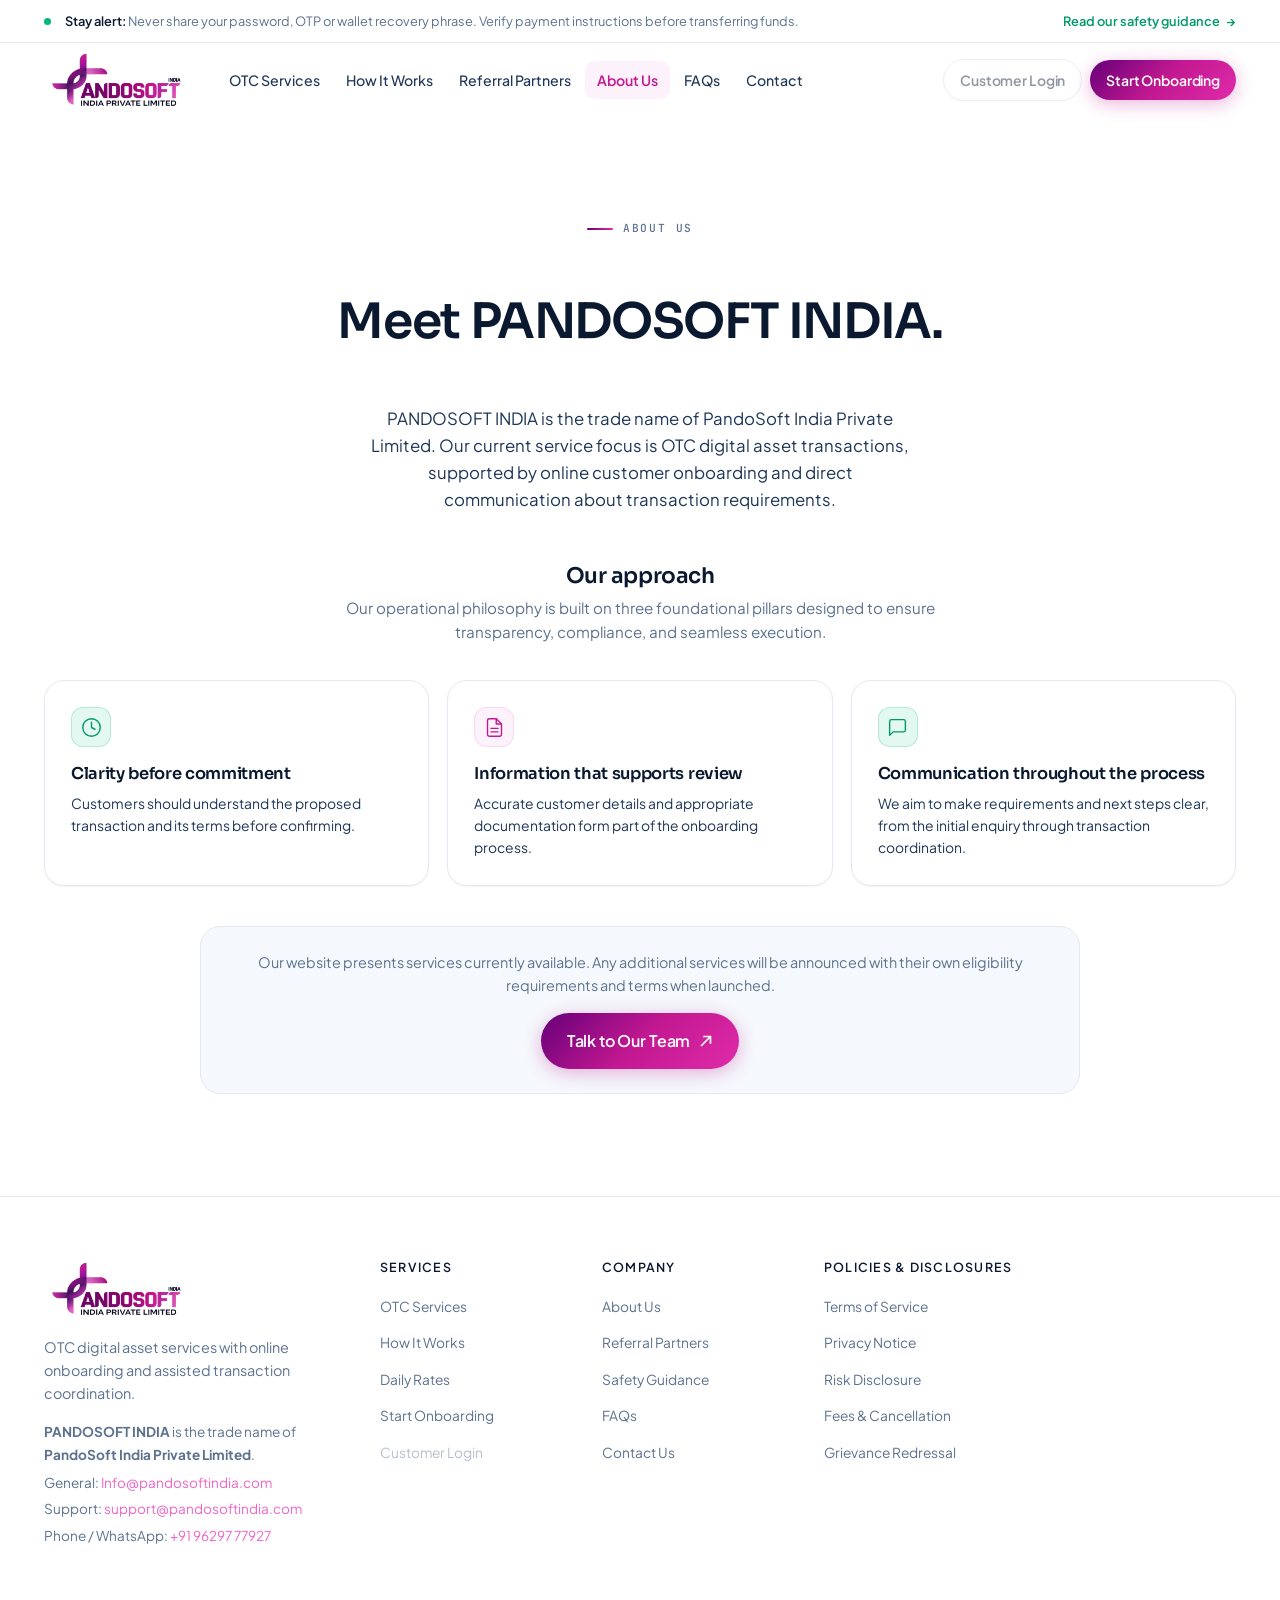
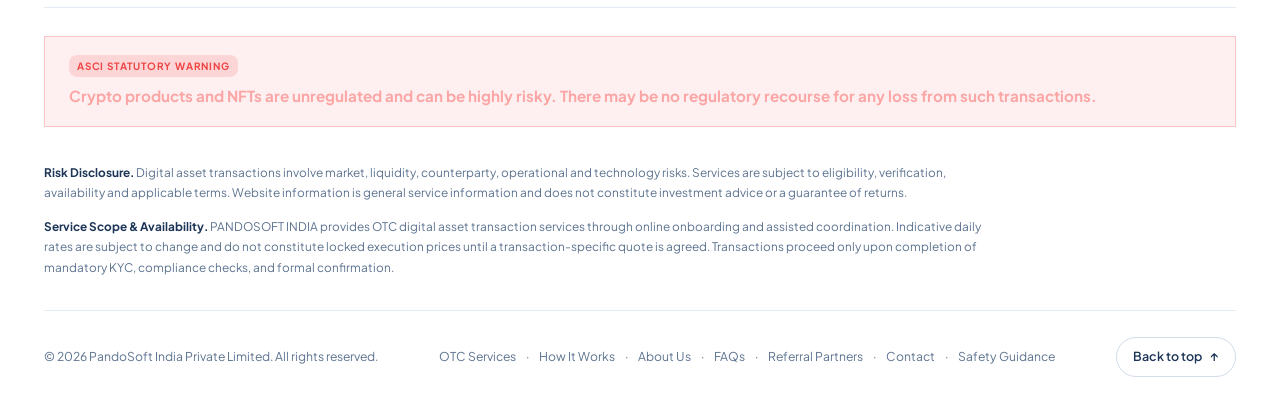
==== commit 7abe1954: "update onboarding URL and disable customer login links across pages" ====
--- a/about-us.html
+++ b/about-us.html
@@ -55,8 +55,8 @@
       </nav>
 
       <div class="header__cta">
-        <a class="btn btn--ghost btn--sm" href="https://portal.pandosoftindia.com/login">Customer Login</a>
-        <a class="btn btn--primary btn--sm" href="https://portal.pandosoftindia.com/onboard" data-magnetic>Start
+        <a class="btn btn--ghost btn--sm is-disabled" href="javascript:void(0)" disabled aria-disabled="true" tabindex="-1" title="Customer Login currently disabled">Customer Login</a>
+        <a class="btn btn--primary btn--sm" href="https://onboarding.pandosoftindia.com/" data-magnetic>Start
           Onboarding</a>
       </div>
 
@@ -76,8 +76,8 @@
         <a class="drawer__link" href="how-it-works.html#faq">FAQs</a>
         <a class="drawer__link" href="contact.html">Contact</a>
         <div class="drawer__cta">
-          <a class="btn btn--primary btn--block" href="https://portal.pandosoftindia.com/onboard">Start Onboarding</a>
-          <a class="btn btn--ghost btn--block" href="https://portal.pandosoftindia.com/login">Customer Login</a>
+          <a class="btn btn--primary btn--block" href="https://onboarding.pandosoftindia.com/">Start Onboarding</a>
+          <a class="btn btn--ghost btn--block is-disabled" href="javascript:void(0)" disabled aria-disabled="true" tabindex="-1" title="Customer Login currently disabled">Customer Login</a>
         </div>
       </div>
     </div>
@@ -195,8 +195,8 @@
             <li><a href="index.html#otc-services">OTC Services</a></li>
             <li><a href="how-it-works.html">How It Works</a></li>
             <li><a href="index.html#otc-services">Daily Rates</a></li>
-            <li><a href="https://portal.pandosoftindia.com/onboard">Start Onboarding</a></li>
-            <li><a href="https://portal.pandosoftindia.com/login">Customer Login</a></li>
+            <li><a href="https://onboarding.pandosoftindia.com/">Start Onboarding</a></li>
+            <li><a href="javascript:void(0)" class="is-disabled" aria-disabled="true" tabindex="-1" style="opacity:0.5; pointer-events:none; cursor:not-allowed;" title="Customer Login currently disabled">Customer Login</a></li>
           </ul>
         </nav>
         <nav class="footer__col" aria-label="Company">
@@ -266,7 +266,7 @@
   <div class="mobilebar" id="mobileBar">
     <div class="mobilebar__in">
       <span><b>OTC Digital Asset Desk</b><small>Assisted execution &amp; portal onboarding</small></span>
-      <a class="btn btn--primary" href="https://portal.pandosoftindia.com/onboard">Start Onboarding</a>
+      <a class="btn btn--primary" href="https://onboarding.pandosoftindia.com/">Start Onboarding</a>
     </div>
   </div>
 
--- a/styles.css
+++ b/styles.css
@@ -457,9 +457,13 @@
   border-color: #fff;
 }
 
-.btn[disabled] {
-  opacity: .55;
-  pointer-events: none;
+.btn[disabled],
+.btn.is-disabled,
+.btn[aria-disabled="true"],
+a.is-disabled {
+  opacity: .45 !important;
+  pointer-events: none !important;
+  cursor: not-allowed !important;
 }
 
 .btn--done {
